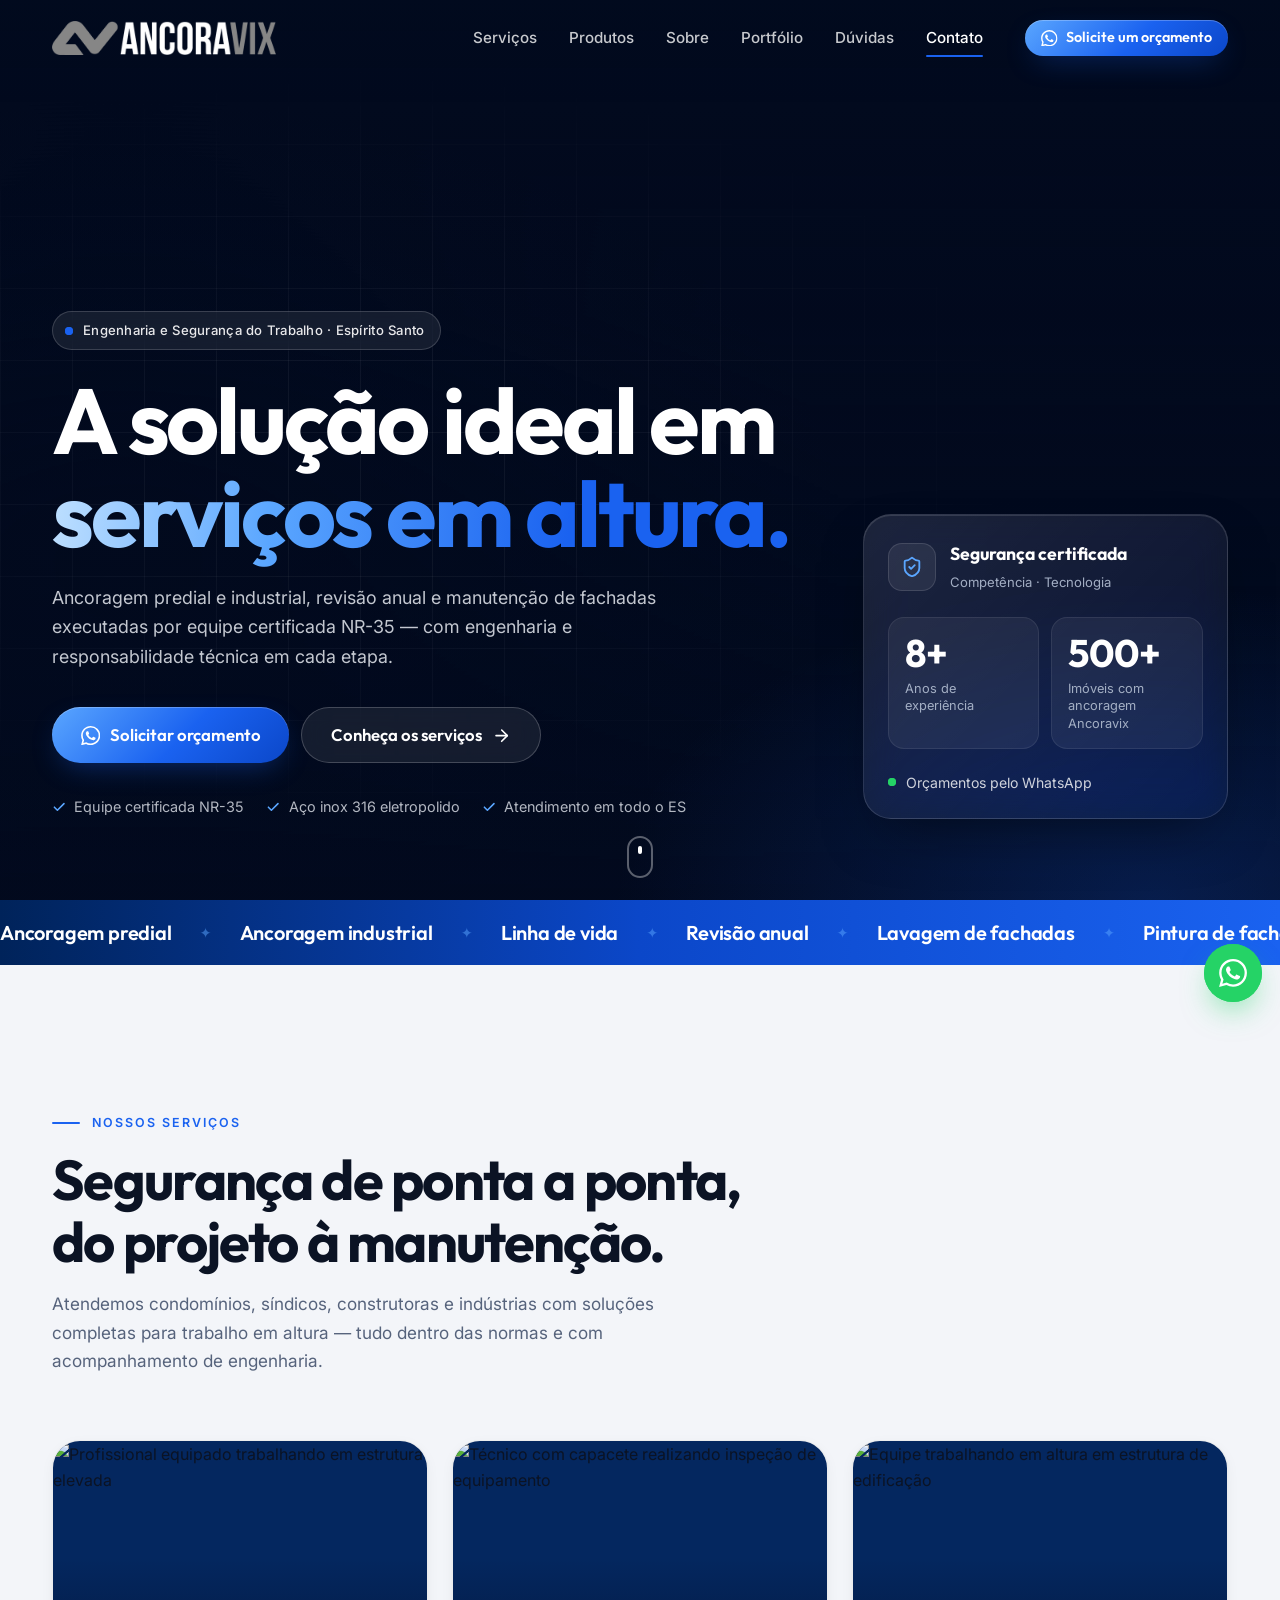
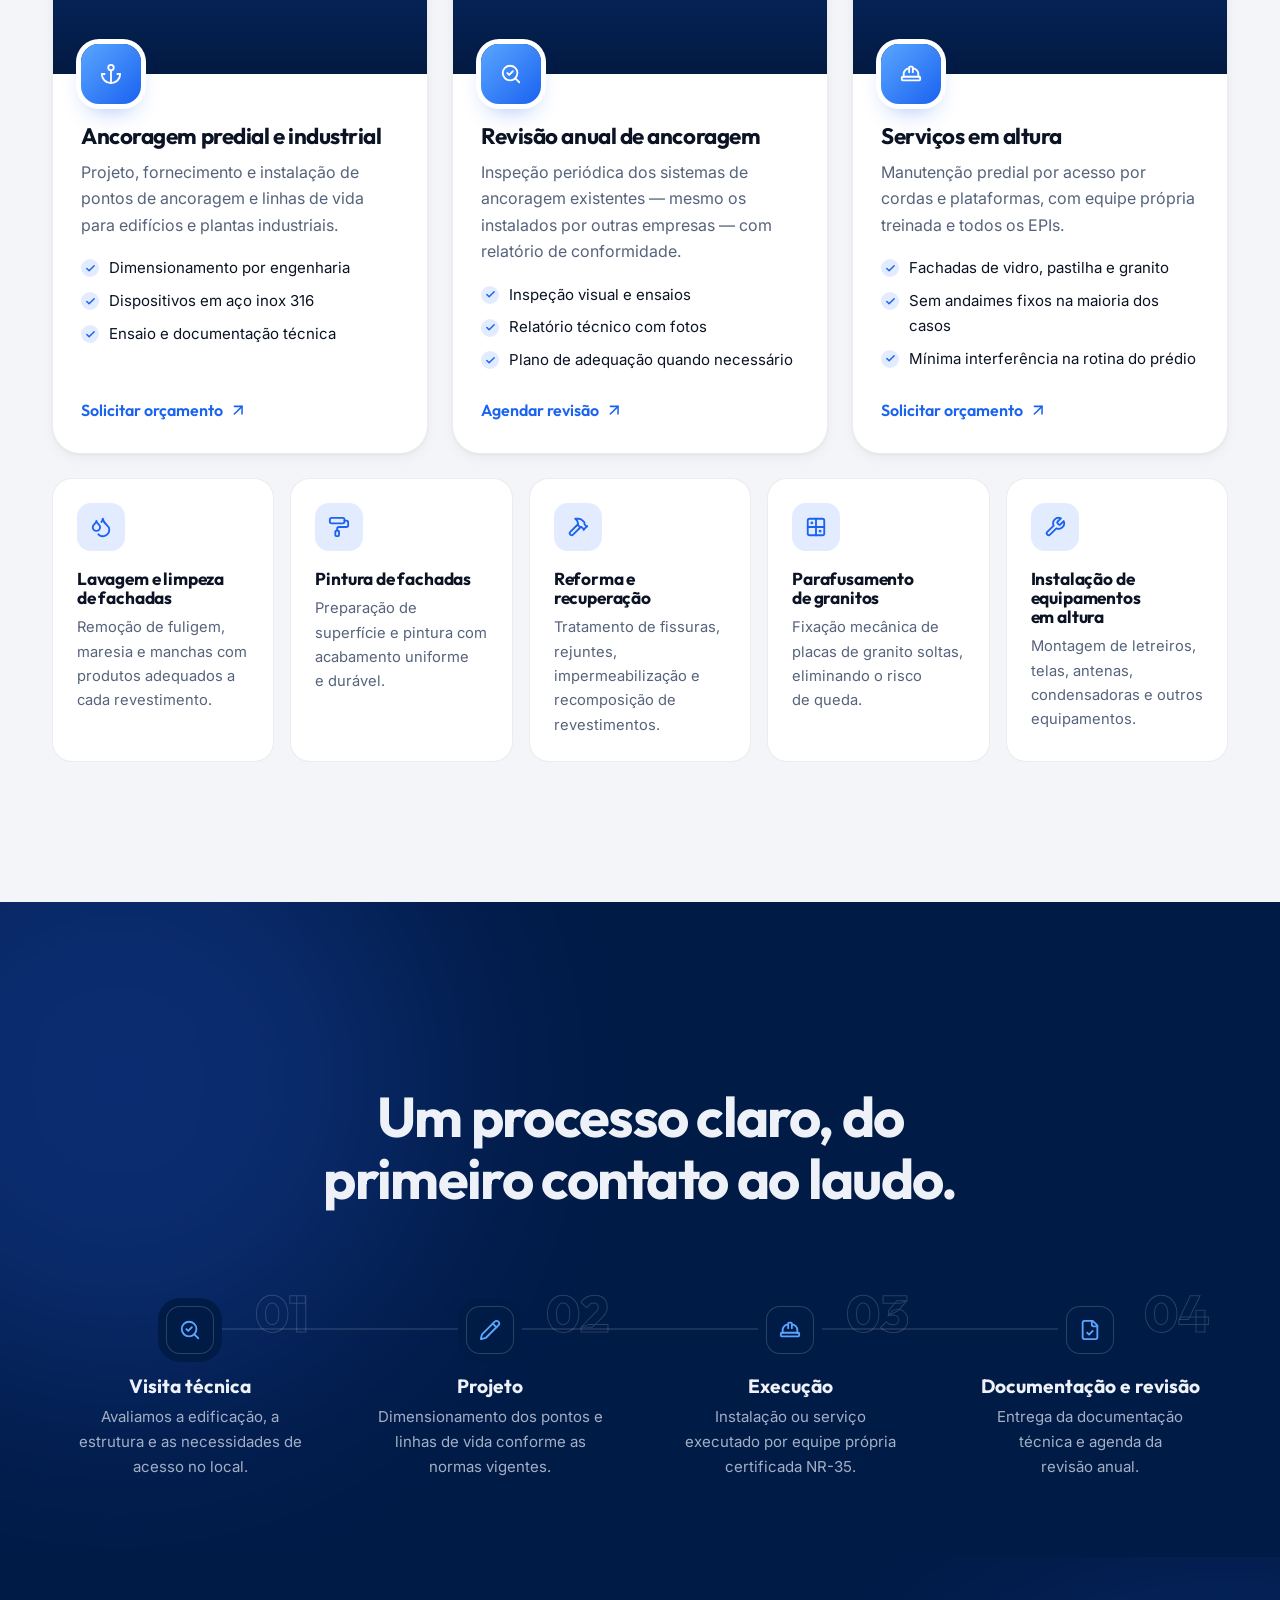
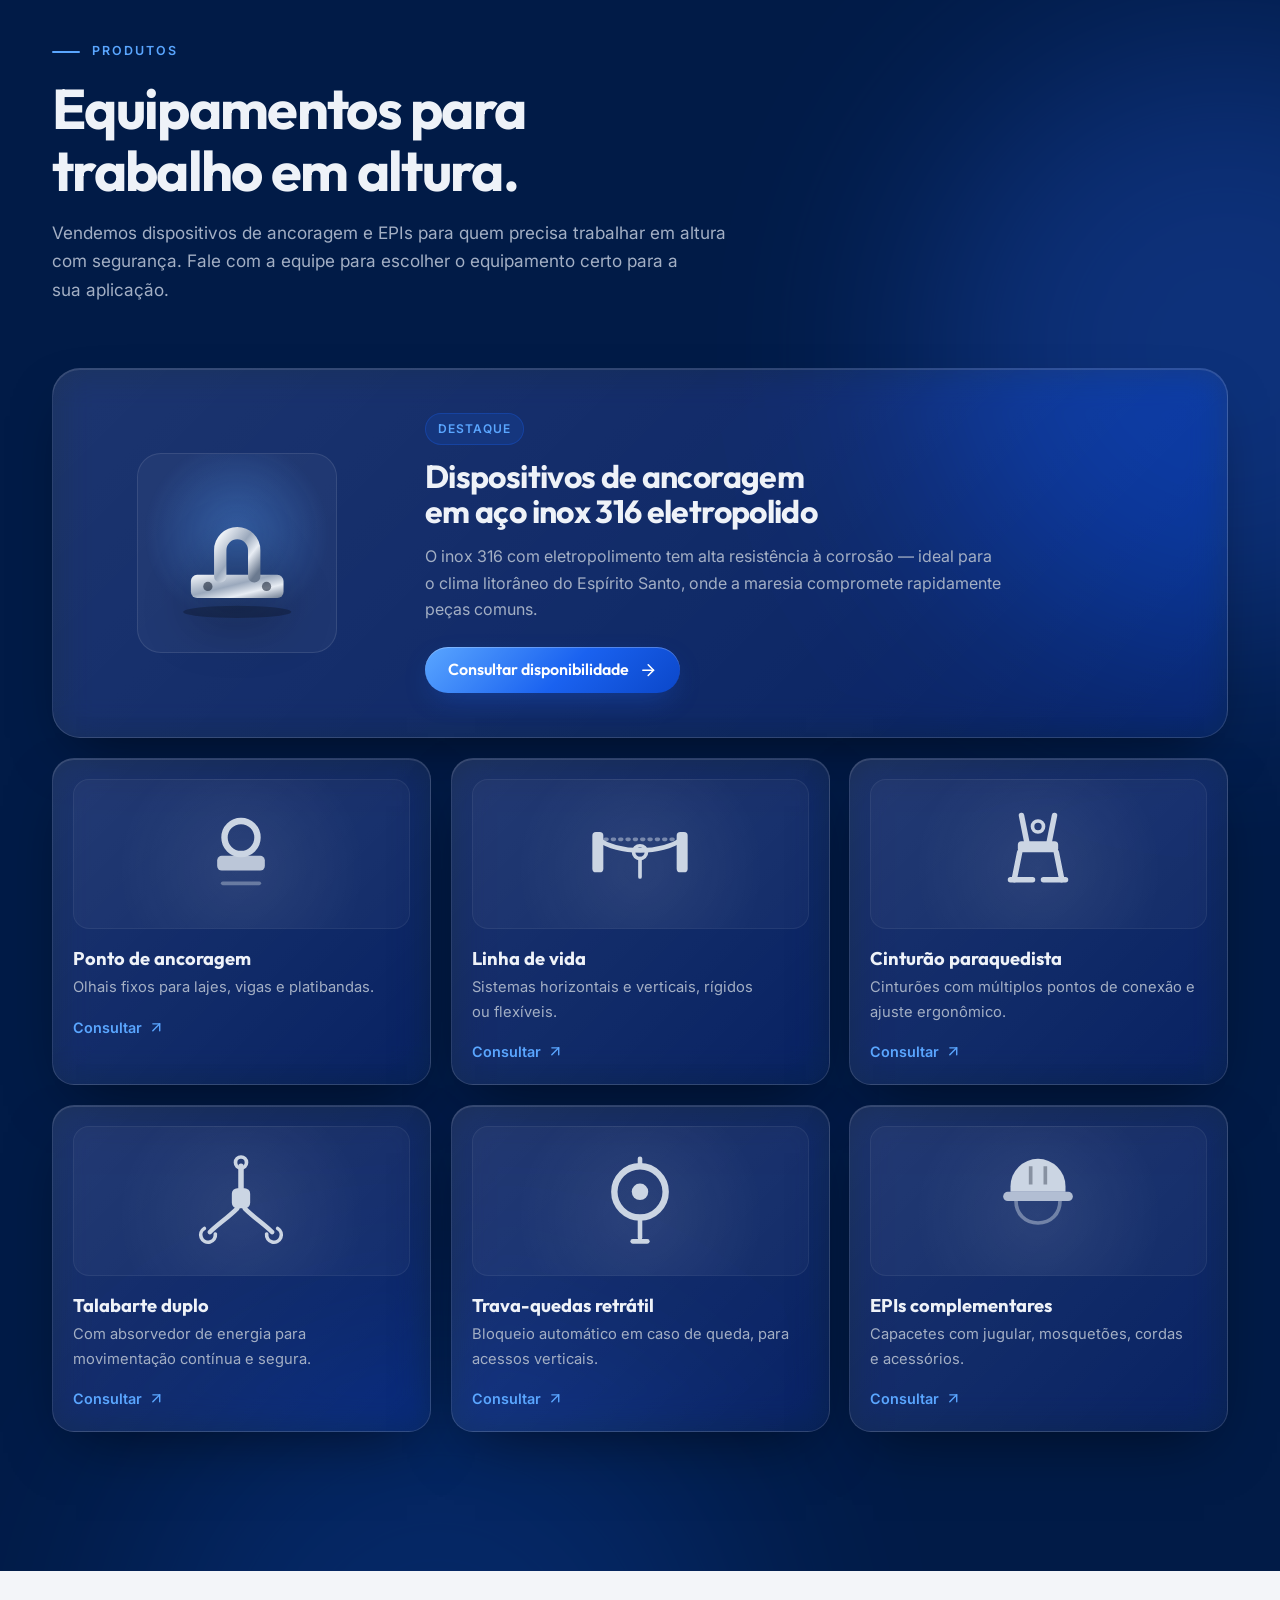
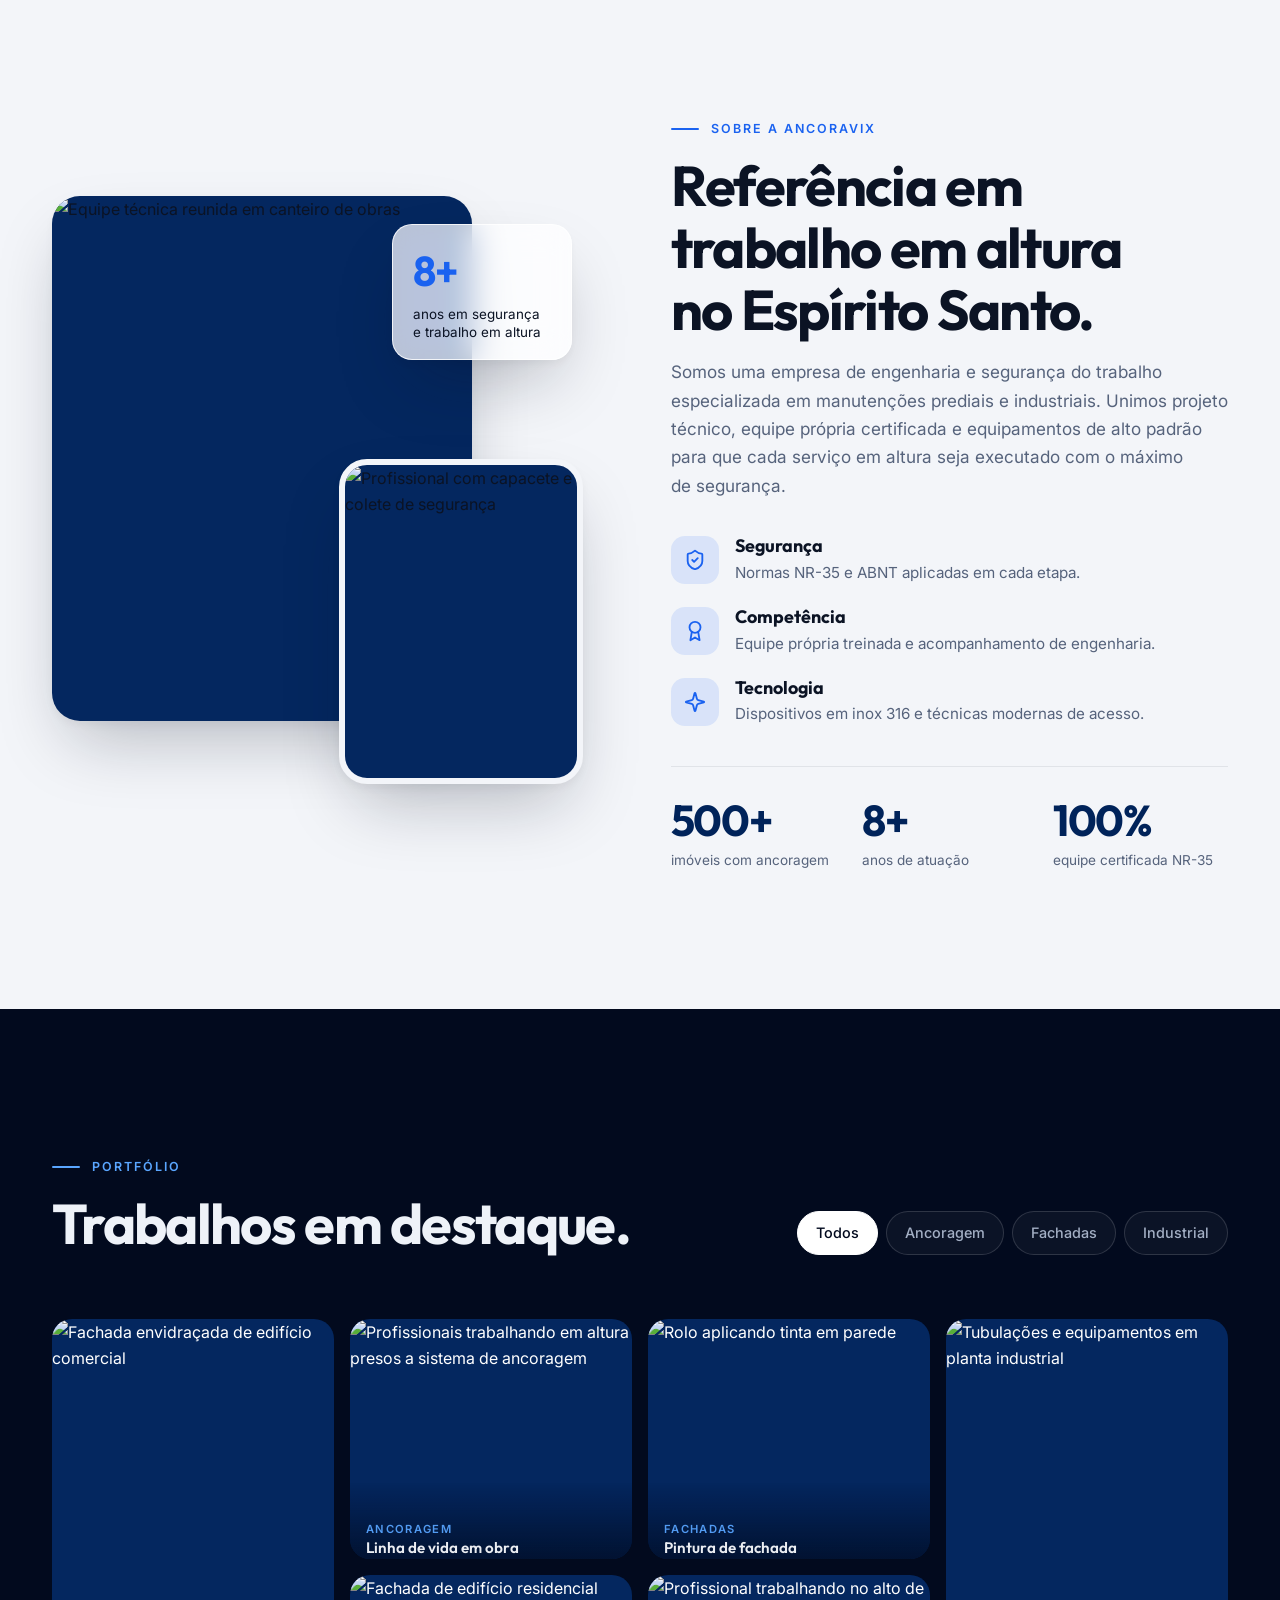
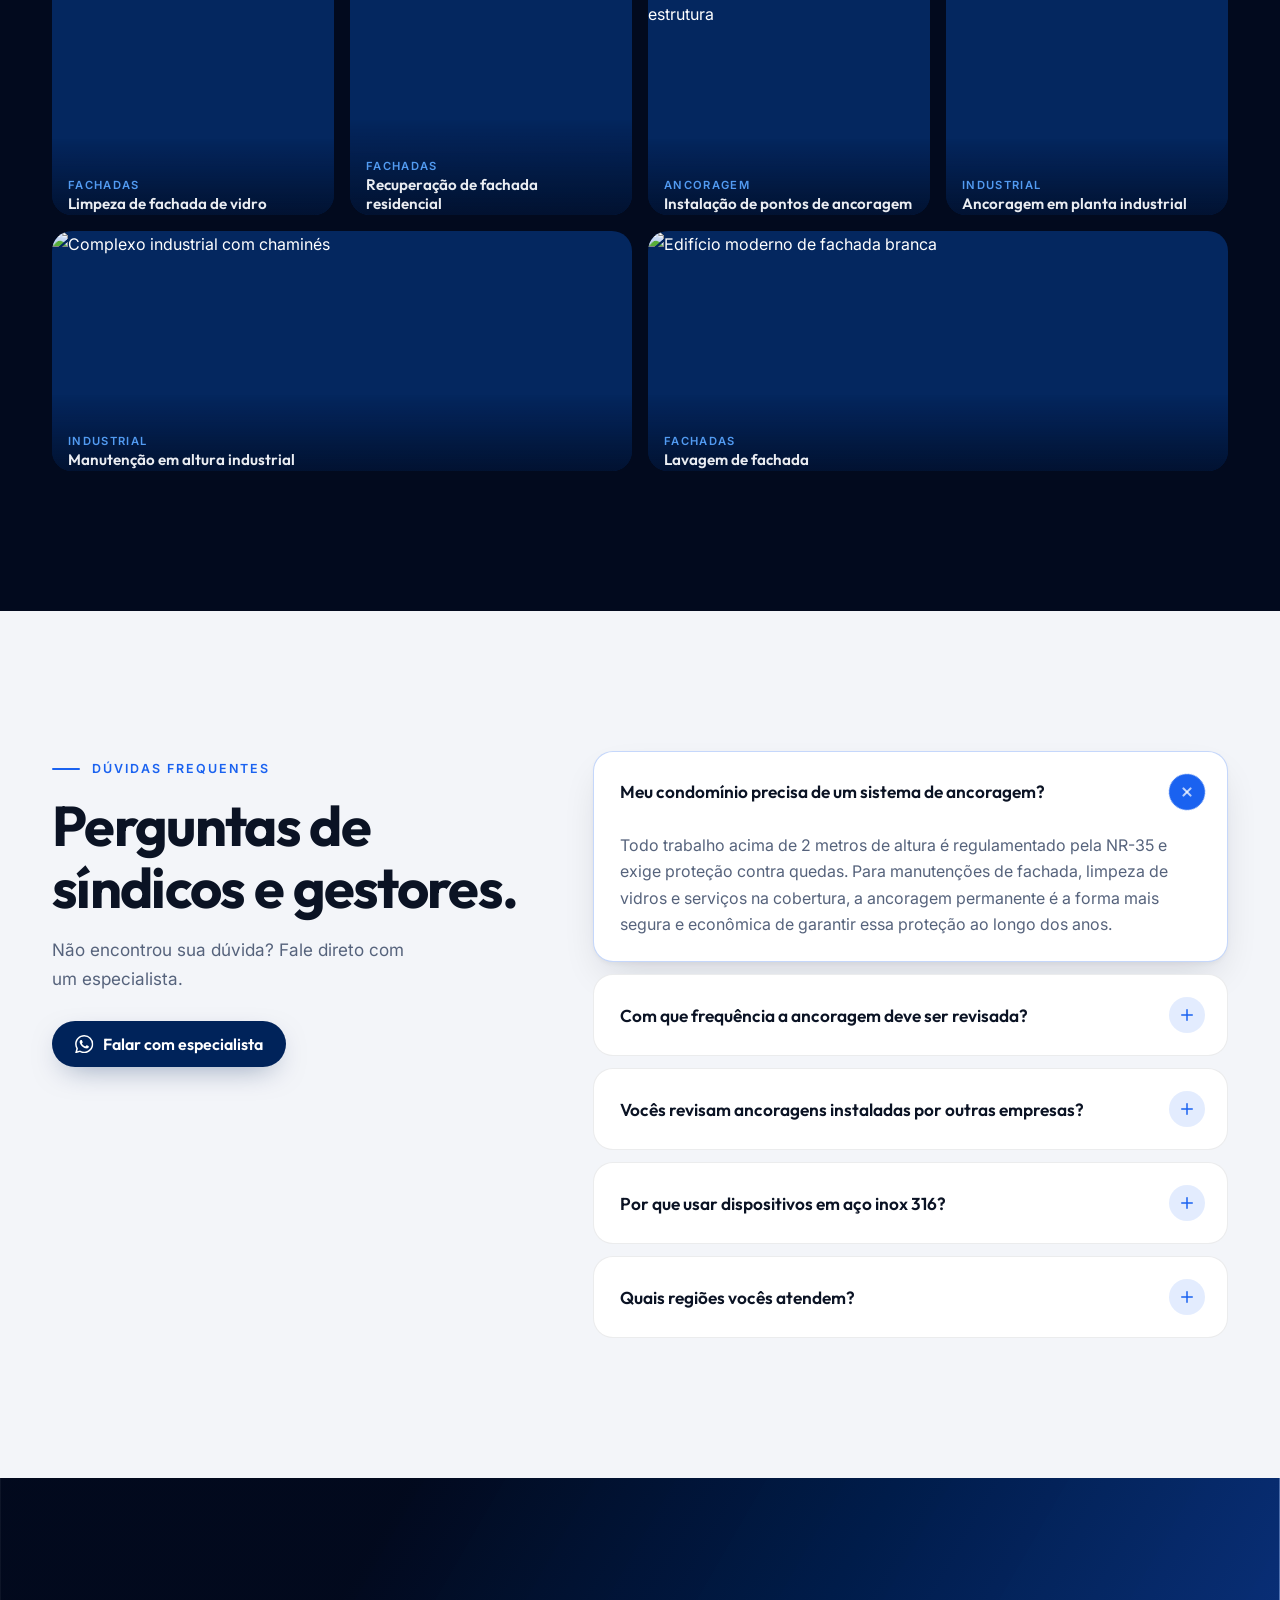
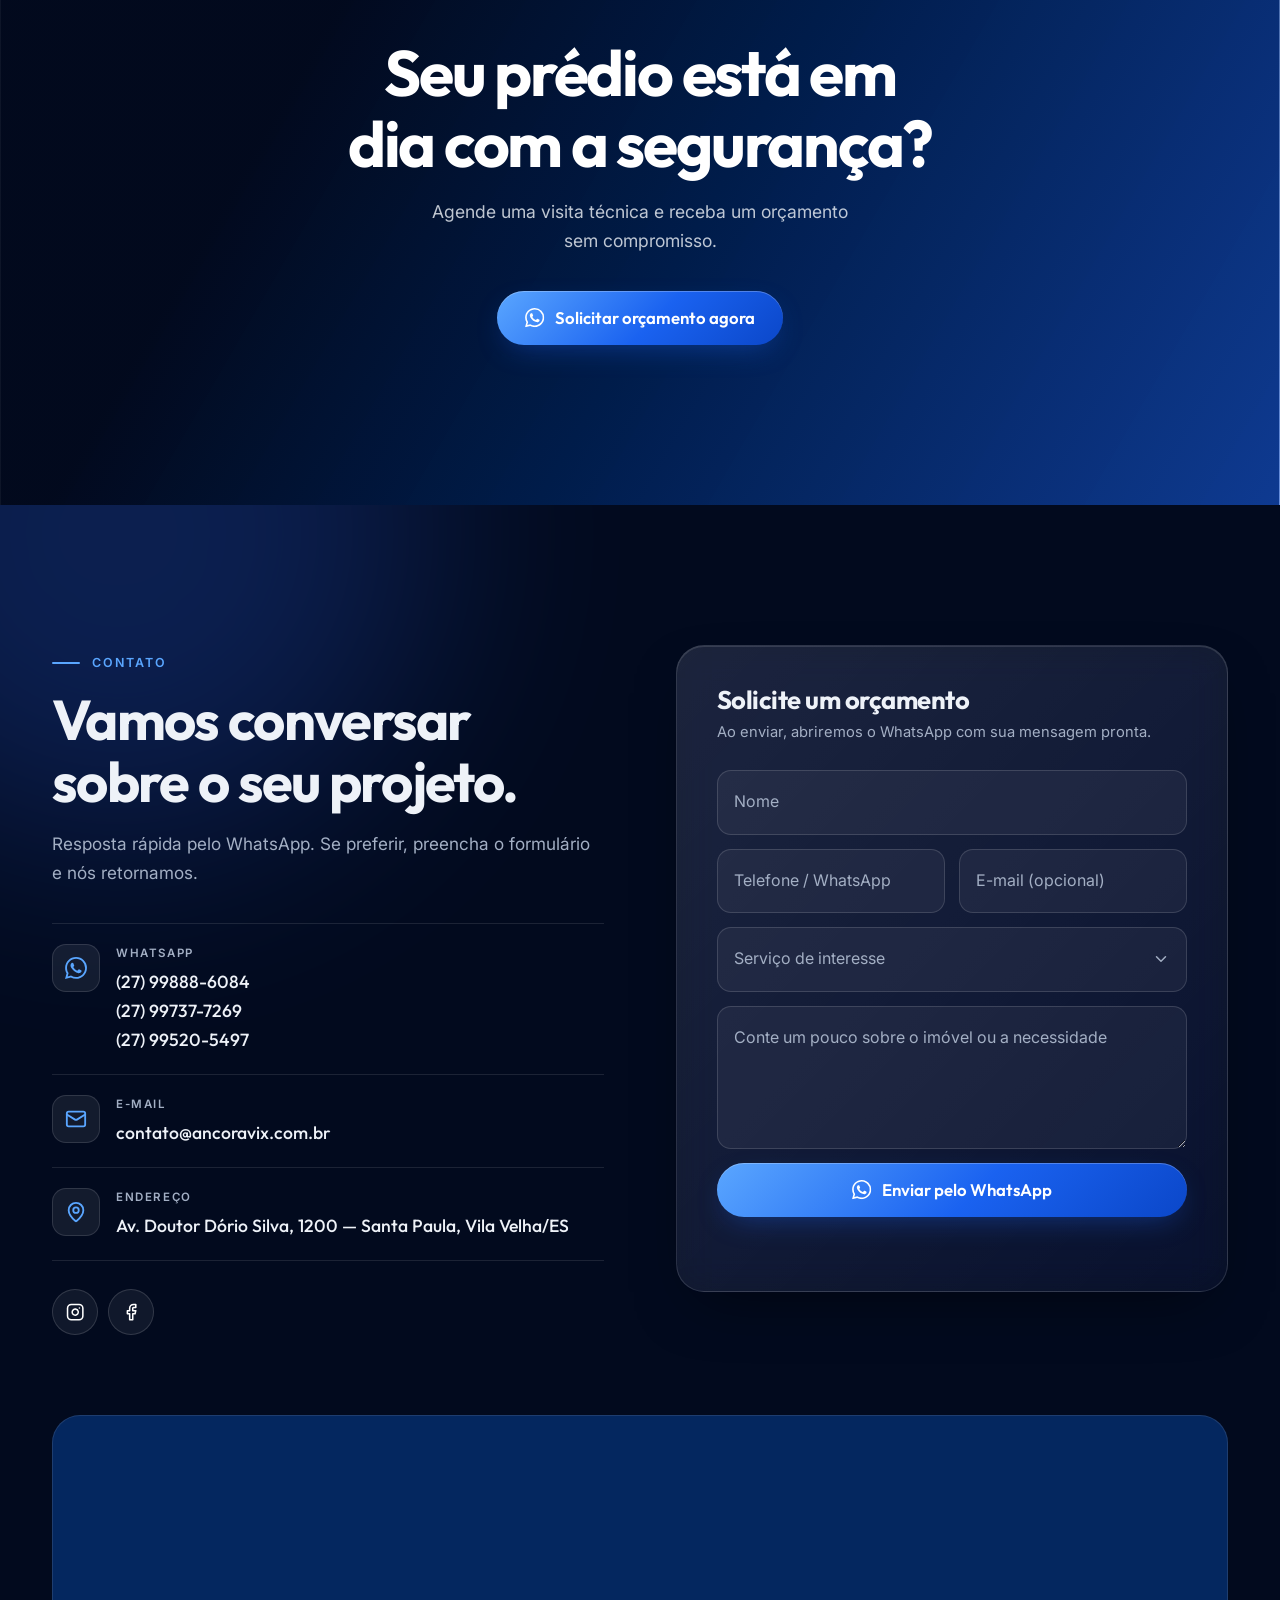
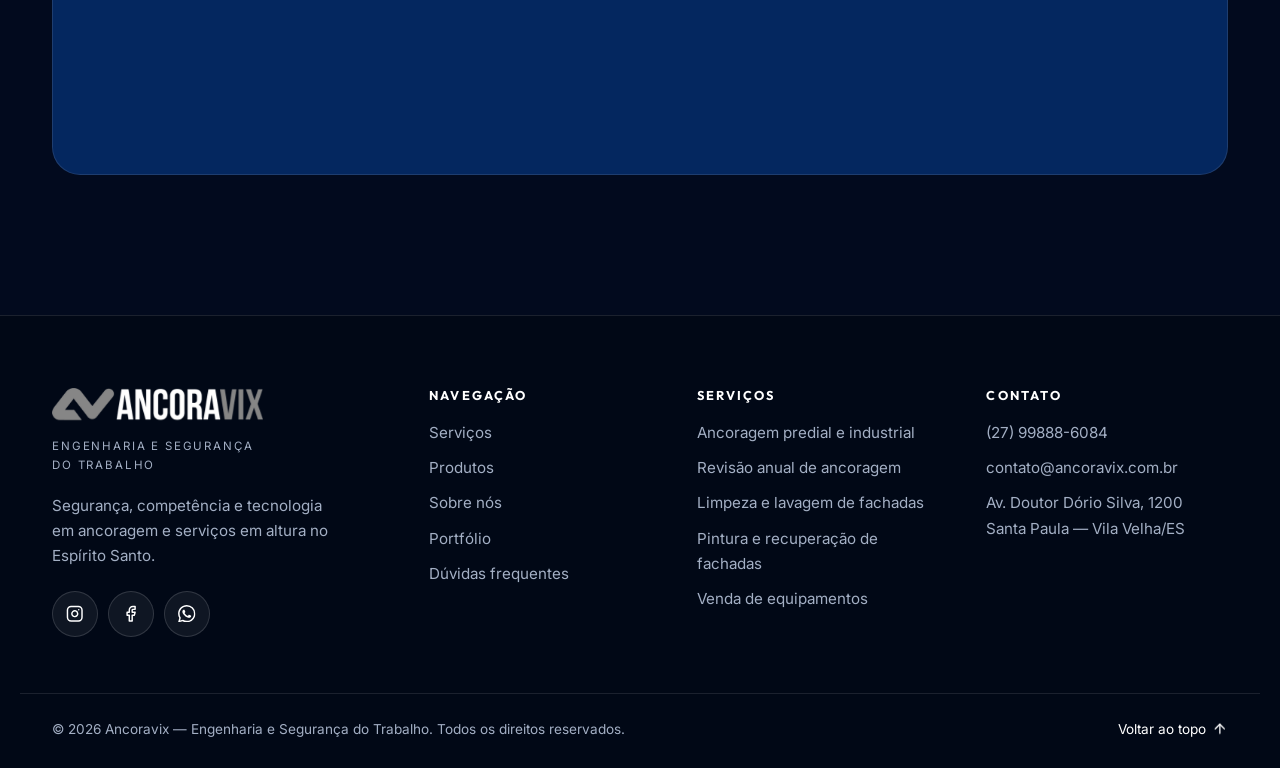
==== index.html @ 7081e40e "Novo site da Ancoravix com design moderno Landing page estática (HTML, CSS e JS puros, sem build) co" ====
<!doctype html>
<html lang="pt-BR">
<head>
  <meta charset="utf-8">
  <meta name="viewport" content="width=device-width, initial-scale=1, viewport-fit=cover">
  <title>Ancoravix | Ancoragem Predial, Industrial e Serviços em Altura — Vila Velha/ES</title>
  <meta name="description" content="Engenharia e segurança do trabalho no Espírito Santo: ancoragem predial e industrial, revisão anual de ancoragem, lavagem, pintura e recuperação de fachadas e venda de equipamentos para trabalho em altura.">
  <meta name="keywords" content="ancoragem predial, ancoragem industrial, linha de vida, revisão de ancoragem, NR-35, trabalho em altura, limpeza de fachada, pintura de fachada, recuperação de fachada, Vila Velha, Vitória, Espírito Santo">
  <meta name="theme-color" content="#00235A">
  <meta name="robots" content="index, follow">
  <link rel="canonical" href="https://ancoravix.com.br/">

  <!-- Open Graph / redes sociais -->
  <meta property="og:type" content="website">
  <meta property="og:locale" content="pt_BR">
  <meta property="og:site_name" content="Ancoravix">
  <meta property="og:title" content="Ancoravix | A solução ideal em serviços em altura">
  <meta property="og:description" content="Ancoragem predial e industrial, revisão anual e manutenção de fachadas com equipe certificada NR-35.">
  <meta property="og:url" content="https://ancoravix.com.br/">
  <!-- Troque por uma imagem própria 1200x630 em assets/img/og-cover.jpg -->
  <meta property="og:image" content="https://images.unsplash.com/photo-1486406146926-c627a92ad1ab?auto=format&fit=crop&w=1200&h=630&q=80">
  <meta name="twitter:card" content="summary_large_image">

  <link rel="icon" href="assets/img/favicon.png" type="image/png">
  <link rel="apple-touch-icon" href="assets/img/apple-touch-icon.png">

  <!-- Fontes -->
  <link rel="preconnect" href="https://fonts.googleapis.com">
  <link rel="preconnect" href="https://fonts.gstatic.com" crossorigin>
  <link rel="preconnect" href="https://images.unsplash.com" crossorigin>
  <link href="https://fonts.googleapis.com/css2?family=Inter:wght@400;500;600&family=Outfit:wght@400;500;600;700;800&display=swap" rel="stylesheet">

  <!-- Imagem do hero carregada com prioridade (LCP) -->
  <link rel="preload" as="image"
        href="https://images.unsplash.com/photo-1486406146926-c627a92ad1ab?auto=format&fit=crop&w=1920&q=75"
        imagesrcset="https://images.unsplash.com/photo-1486406146926-c627a92ad1ab?auto=format&fit=crop&w=800&q=70 800w, https://images.unsplash.com/photo-1486406146926-c627a92ad1ab?auto=format&fit=crop&w=1920&q=75 1920w"
        imagesizes="100vw" fetchpriority="high">

  <link rel="stylesheet" href="css/style.css">
  <script>document.documentElement.classList.add('js')</script>

  <script type="application/ld+json">
  {
    "@context": "https://schema.org",
    "@type": "LocalBusiness",
    "name": "Ancoravix — Engenharia e Segurança do Trabalho",
    "description": "Ancoragem predial e industrial, revisão anual de ancoragem, serviços em altura e venda de equipamentos de segurança.",
    "url": "https://ancoravix.com.br/",
    "logo": "https://ancoravix.com.br/assets/img/logo-ancoravix.png",
    "email": "contato@ancoravix.com.br",
    "telephone": "+55-27-99888-6084",
    "address": {
      "@type": "PostalAddress",
      "streetAddress": "Avenida Doutor Dório Silva, 1200",
      "addressLocality": "Vila Velha",
      "addressRegion": "ES",
      "addressCountry": "BR"
    },
    "areaServed": "Espírito Santo",
    "sameAs": [
      "https://www.instagram.com/ancoravixengenharia",
      "https://www.facebook.com/ancoravix"
    ]
  }
  </script>
</head>
<body>
  <!-- Biblioteca de ícones (estilo Lucide) -->
  <svg width="0" height="0" style="position:absolute" aria-hidden="true">
    <defs>
      <symbol id="i-arrow-right" viewBox="0 0 24 24"><path d="M5 12h14"/><path d="m12 5 7 7-7 7"/></symbol>
      <symbol id="i-arrow-up-right" viewBox="0 0 24 24"><path d="M7 7h10v10"/><path d="M7 17 17 7"/></symbol>
      <symbol id="i-arrow-down" viewBox="0 0 24 24"><path d="M12 5v14"/><path d="m19 12-7 7-7-7"/></symbol>
      <symbol id="i-anchor" viewBox="0 0 24 24"><path d="M12 22V8"/><path d="M5 12H2a10 10 0 0 0 20 0h-3"/><circle cx="12" cy="5" r="3"/></symbol>
      <symbol id="i-shield" viewBox="0 0 24 24"><path d="M20 13c0 5-3.5 7.5-7.66 8.95a1 1 0 0 1-.67-.01C7.5 20.5 4 18 4 13V6a1 1 0 0 1 1-1c2 0 4.5-1.2 6.24-2.72a1.17 1.17 0 0 1 1.52 0C14.51 3.81 17 5 19 5a1 1 0 0 1 1 1z"/><path d="m9 12 2 2 4-4"/></symbol>
      <symbol id="i-inspect" viewBox="0 0 24 24"><circle cx="11" cy="11" r="8"/><path d="m21 21-4.3-4.3"/><path d="m8 11 2 2 4-4"/></symbol>
      <symbol id="i-hardhat" viewBox="0 0 24 24"><path d="M10 10V5a1 1 0 0 1 1-1h2a1 1 0 0 1 1 1v5"/><path d="M14 6a6 6 0 0 1 6 6v3"/><path d="M4 15v-3a6 6 0 0 1 6-6"/><rect x="2" y="15" width="20" height="4" rx="1"/></symbol>
      <symbol id="i-droplets" viewBox="0 0 24 24"><path d="M7 16.3c2.2 0 4-1.83 4-4.05 0-1.16-.57-2.26-1.71-3.19S7.29 6.75 7 5.3c-.29 1.45-1.14 2.84-2.29 3.76S3 11.1 3 12.25c0 2.22 1.8 4.05 4 4.05z"/><path d="M12.56 6.6A10.97 10.97 0 0 0 14 3.02c.5 2.5 2 4.9 4 6.5s3 3.5 3 5.5a6.98 6.98 0 0 1-11.91 4.97"/></symbol>
      <symbol id="i-roller" viewBox="0 0 24 24"><rect width="16" height="6" x="2" y="2" rx="2"/><path d="M10 16v-2a2 2 0 0 1 2-2h8a2 2 0 0 0 2-2V7a2 2 0 0 0-2-2h-2"/><rect width="4" height="6" x="8" y="16" rx="1"/></symbol>
      <symbol id="i-hammer" viewBox="0 0 24 24"><path d="m15 12-8.373 8.373a1 1 0 1 1-3-3L12 9"/><path d="m18 15 4-4"/><path d="m21.5 11.5-1.914-1.914A2 2 0 0 1 19 8.172V7l-2.26-2.26a6 6 0 0 0-4.202-1.756L9 2.96l.92.82A6.18 6.18 0 0 1 12 8.4V10l2 2h1.172a2 2 0 0 1 1.414.586L18.5 14.5"/></symbol>
      <symbol id="i-grid" viewBox="0 0 24 24"><rect width="18" height="18" x="3" y="3" rx="2"/><path d="M3 12h18"/><path d="M12 3v18"/><circle cx="7.5" cy="7.5" r=".6"/><circle cx="16.5" cy="16.5" r=".6"/></symbol>
      <symbol id="i-wrench" viewBox="0 0 24 24"><path d="M14.7 6.3a1 1 0 0 0 0 1.4l1.6 1.6a1 1 0 0 0 1.4 0l3.77-3.77a6 6 0 0 1-7.94 7.94l-6.91 6.91a2.12 2.12 0 0 1-3-3l6.91-6.91a6 6 0 0 1 7.94-7.94l-3.76 3.76z"/></symbol>
      <symbol id="i-pencil" viewBox="0 0 24 24"><path d="M21.174 6.812a1 1 0 0 0-3.986-3.987L3.842 16.174a2 2 0 0 0-.5.83l-1.321 4.352a.5.5 0 0 0 .623.622l4.353-1.32a2 2 0 0 0 .83-.497z"/><path d="m15 5 4 4"/></symbol>
      <symbol id="i-file-check" viewBox="0 0 24 24"><path d="M15 2H6a2 2 0 0 0-2 2v16a2 2 0 0 0 2 2h12a2 2 0 0 0 2-2V7Z"/><path d="M14 2v4a2 2 0 0 0 2 2h4"/><path d="m9 15 2 2 4-4"/></symbol>
      <symbol id="i-award" viewBox="0 0 24 24"><circle cx="12" cy="8" r="6"/><path d="M15.477 12.89 17 22l-5-3-5 3 1.523-9.11"/></symbol>
      <symbol id="i-sparkles" viewBox="0 0 24 24"><path d="M9.937 15.5A2 2 0 0 0 8.5 14.063l-6.135-1.582a.5.5 0 0 1 0-.962L8.5 9.936A2 2 0 0 0 9.937 8.5l1.582-6.135a.5.5 0 0 1 .963 0L14.063 8.5A2 2 0 0 0 15.5 9.937l6.135 1.581a.5.5 0 0 1 0 .964L15.5 14.063a2 2 0 0 0-1.437 1.437l-1.582 6.135a.5.5 0 0 1-.963 0z"/></symbol>
      <symbol id="i-phone" viewBox="0 0 24 24"><path d="M22 16.92v3a2 2 0 0 1-2.18 2 19.79 19.79 0 0 1-8.63-3.07 19.5 19.5 0 0 1-6-6 19.79 19.79 0 0 1-3.07-8.67A2 2 0 0 1 4.11 2h3a2 2 0 0 1 2 1.72 12.84 12.84 0 0 0 .7 2.81 2 2 0 0 1-.45 2.11L8.09 9.91a16 16 0 0 0 6 6l1.27-1.27a2 2 0 0 1 2.11-.45 12.84 12.84 0 0 0 2.81.7A2 2 0 0 1 22 16.92z"/></symbol>
      <symbol id="i-mail" viewBox="0 0 24 24"><rect width="20" height="16" x="2" y="4" rx="2"/><path d="m22 7-8.97 5.7a1.94 1.94 0 0 1-2.06 0L2 7"/></symbol>
      <symbol id="i-pin" viewBox="0 0 24 24"><path d="M20 10c0 4.993-5.539 10.193-7.399 11.799a1 1 0 0 1-1.202 0C9.539 20.193 4 14.993 4 10a8 8 0 0 1 16 0"/><circle cx="12" cy="10" r="3"/></symbol>
      <symbol id="i-instagram" viewBox="0 0 24 24"><rect width="20" height="20" x="2" y="2" rx="5" ry="5"/><path d="M16 11.37A4 4 0 1 1 12.63 8 4 4 0 0 1 16 11.37z"/><path d="M17.5 6.5h.01"/></symbol>
      <symbol id="i-facebook" viewBox="0 0 24 24"><path d="M18 2h-3a5 5 0 0 0-5 5v3H7v4h3v8h4v-8h3l1-4h-4V7a1 1 0 0 1 1-1h3z"/></symbol>
      <symbol id="i-menu" viewBox="0 0 24 24"><path d="M4 7h16"/><path d="M4 12h16"/><path d="M4 17h10"/></symbol>
      <symbol id="i-x" viewBox="0 0 24 24"><path d="M18 6 6 18"/><path d="m6 6 12 12"/></symbol>
      <symbol id="i-check" viewBox="0 0 24 24"><path d="M20 6 9 17l-5-5"/></symbol>
      <symbol id="i-plus" viewBox="0 0 24 24"><path d="M5 12h14"/><path d="M12 5v14"/></symbol>
      <symbol id="i-zoom" viewBox="0 0 24 24"><circle cx="11" cy="11" r="8"/><path d="m21 21-4.35-4.35"/><path d="M11 8v6"/><path d="M8 11h6"/></symbol>
      <symbol id="i-chevron-left" viewBox="0 0 24 24"><path d="m15 18-6-6 6-6"/></symbol>
      <symbol id="i-chevron-right" viewBox="0 0 24 24"><path d="m9 18 6-6-6-6"/></symbol>
      <symbol id="i-whatsapp" viewBox="0 0 24 24"><path fill="currentColor" stroke="none" d="M17.472 14.382c-.297-.149-1.758-.867-2.03-.967-.273-.099-.471-.148-.67.15-.197.297-.767.966-.94 1.164-.173.199-.347.223-.644.075-.297-.15-1.255-.463-2.39-1.475-.883-.788-1.48-1.761-1.653-2.059-.173-.297-.018-.458.13-.606.134-.133.298-.347.446-.52.149-.174.198-.298.298-.497.099-.198.05-.371-.025-.52-.075-.149-.669-1.612-.916-2.207-.242-.579-.487-.5-.669-.51-.173-.008-.371-.01-.57-.01-.198 0-.52.074-.792.372-.272.297-1.04 1.016-1.04 2.479 0 1.462 1.065 2.875 1.213 3.074.149.198 2.096 3.2 5.077 4.487.709.306 1.262.489 1.694.625.712.227 1.36.195 1.871.118.571-.085 1.758-.719 2.006-1.413.248-.694.248-1.289.173-1.413-.074-.124-.272-.198-.57-.347m-5.421 7.403h-.004a9.87 9.87 0 0 1-5.031-1.378l-.361-.214-3.741.982.998-3.648-.235-.374a9.86 9.86 0 0 1-1.51-5.26c.001-5.45 4.436-9.884 9.888-9.884 2.64 0 5.122 1.03 6.988 2.898a9.825 9.825 0 0 1 2.893 6.994c-.003 5.45-4.437 9.884-9.885 9.884m8.413-18.297A11.815 11.815 0 0 0 12.05 0C5.495 0 .16 5.335.157 11.892c0 2.096.547 4.142 1.588 5.945L.057 24l6.305-1.654a11.882 11.882 0 0 0 5.683 1.448h.005c6.554 0 11.89-5.335 11.893-11.893a11.821 11.821 0 0 0-3.48-8.413Z"/></symbol>
    </defs>
  </svg>

  <a class="skip-link" href="#conteudo">Pular para o conteúdo</a>
  <div class="scroll-progress" aria-hidden="true"></div>

  <!-- ============ HEADER ============ -->
  <header class="site-header" data-header>
    <div class="container header-inner">
      <a href="#inicio" class="brand" aria-label="Ancoravix — página inicial">
        <img src="assets/img/logo-ancoravix.png" alt="Ancoravix" width="560" height="85" class="brand-logo">
      </a>

      <nav class="main-nav" id="menu" aria-label="Navegação principal" data-nav>
        <ul>
          <li><a href="#servicos">Serviços</a></li>
          <li><a href="#produtos">Produtos</a></li>
          <li><a href="#sobre">Sobre</a></li>
          <li><a href="#portfolio">Portfólio</a></li>
          <li><a href="#faq">Dúvidas</a></li>
          <li><a href="#contato">Contato</a></li>
        </ul>
        <a class="btn btn-primary nav-cta-mobile" data-wa href="https://wa.me/5527998886084" target="_blank" rel="noopener">
          <svg class="icon"><use href="#i-whatsapp"/></svg> Solicite um orçamento
        </a>
      </nav>

      <a class="btn btn-primary btn-sm header-cta" data-wa href="https://wa.me/5527998886084" target="_blank" rel="noopener">
        <svg class="icon"><use href="#i-whatsapp"/></svg>
        <span>Solicite um orçamento</span>
      </a>

      <button class="nav-toggle" type="button" aria-controls="menu" aria-expanded="false" aria-label="Abrir menu" data-nav-toggle>
        <svg class="icon icon-open"><use href="#i-menu"/></svg>
        <svg class="icon icon-close"><use href="#i-x"/></svg>
      </button>
    </div>
  </header>

  <main id="conteudo">

    <!-- ============ HERO ============ -->
    <section class="hero" id="inicio" aria-labelledby="hero-title">
      <div class="hero-media" data-parallax>
        <img
          src="https://images.unsplash.com/photo-1486406146926-c627a92ad1ab?auto=format&fit=crop&w=1920&q=75"
          srcset="https://images.unsplash.com/photo-1486406146926-c627a92ad1ab?auto=format&fit=crop&w=800&q=70 800w,
                  https://images.unsplash.com/photo-1486406146926-c627a92ad1ab?auto=format&fit=crop&w=1920&q=75 1920w"
          sizes="100vw" alt="" fetchpriority="high" decoding="async">
        <!--
          VÍDEO DE FUNDO (opcional): coloque um .mp4 em assets/video/ e preencha data-src.
          Ele só carrega em telas grandes, sem "economia de dados" e sem preferência por menos movimento.
        -->
        <video class="hero-video" muted loop playsinline preload="none" aria-hidden="true"
               data-src="" poster=""></video>
      </div>
      <div class="hero-overlay" aria-hidden="true"></div>
      <div class="hero-grid" aria-hidden="true"></div>

      <div class="container hero-content">
        <div class="hero-copy">
          <p class="eyebrow" data-reveal>
            <span class="pulse-dot" aria-hidden="true"></span>
            Engenharia e Segurança do Trabalho · Espírito Santo
          </p>
          <h1 id="hero-title" class="hero-title" data-reveal style="--d:.08s">
            A solução ideal em <span class="text-gradient">serviços em altura.</span>
          </h1>
          <p class="hero-lead" data-reveal style="--d:.16s">
            Ancoragem predial e industrial, revisão anual e manutenção de fachadas executadas por equipe
            certificada NR-35 — com engenharia e responsabilidade técnica em cada etapa.
          </p>
          <div class="hero-actions" data-reveal style="--d:.24s">
            <a class="btn btn-primary btn-lg" data-magnetic data-wa href="https://wa.me/5527998886084" target="_blank" rel="noopener">
              <svg class="icon"><use href="#i-whatsapp"/></svg>
              Solicitar orçamento
            </a>
            <a class="btn btn-glass btn-lg" href="#servicos">
              Conheça os serviços
              <svg class="icon"><use href="#i-arrow-right"/></svg>
            </a>
          </div>
          <ul class="hero-trust" data-reveal style="--d:.32s">
            <li><svg class="icon"><use href="#i-check"/></svg> Equipe certificada NR-35</li>
            <li><svg class="icon"><use href="#i-check"/></svg> Aço inox 316 eletropolido</li>
            <li><svg class="icon"><use href="#i-check"/></svg> Atendimento em todo o ES</li>
          </ul>
        </div>

        <aside class="hero-card glass" data-reveal="left" style="--d:.4s" aria-label="Números da Ancoravix">
          <div class="hero-card-head">
            <span class="icon-badge"><svg class="icon"><use href="#i-shield"/></svg></span>
            <div>
              <strong>Segurança certificada</strong>
              <small>Competência · Tecnologia</small>
            </div>
          </div>
          <dl class="hero-stats">
            <div>
              <dt>Anos de experiência</dt>
              <dd><span data-count="8">0</span>+</dd>
            </div>
            <div>
              <dt>Imóveis com ancoragem Ancoravix</dt>
              <dd><span data-count="500">0</span>+</dd>
            </div>
          </dl>
          <div class="hero-card-foot">
            <span class="live-dot" aria-hidden="true"></span>
            Orçamentos pelo WhatsApp
          </div>
        </aside>
      </div>

      <a href="#servicos" class="scroll-cue" aria-label="Rolar para os serviços">
        <span></span>
      </a>
    </section>

    <!-- ============ MARQUEE ============ -->
    <div class="marquee" aria-hidden="true">
      <div class="marquee-track">
        <span>Ancoragem predial</span><i>✦</i>
        <span>Ancoragem industrial</span><i>✦</i>
        <span>Linha de vida</span><i>✦</i>
        <span>Revisão anual</span><i>✦</i>
        <span>Lavagem de fachadas</span><i>✦</i>
        <span>Pintura de fachadas</span><i>✦</i>
        <span>Recuperação de fachadas</span><i>✦</i>
        <span>Parafusamento de granitos</span><i>✦</i>
        <span>Instalação em altura</span><i>✦</i>
      </div>
    </div>

    <!-- ============ SERVIÇOS ============ -->
    <section class="section section-light" id="servicos" aria-labelledby="servicos-title">
      <div class="container">
        <header class="section-head">
          <p class="kicker" data-reveal>Nossos serviços</p>
          <h2 id="servicos-title" class="section-title" data-reveal style="--d:.06s">
            Segurança de ponta a ponta, <br class="hide-sm">do projeto à manutenção.
          </h2>
          <p class="section-lead" data-reveal style="--d:.12s">
            Atendemos condomínios, síndicos, construtoras e indústrias com soluções completas para
            trabalho em altura — tudo dentro das normas e com acompanhamento de engenharia.
          </p>
        </header>

        <div class="services-feature">
          <article class="service-card" data-reveal data-spotlight>
            <figure class="service-media">
              <img src="https://images.unsplash.com/photo-1587582423116-ec07293f0395?auto=format&fit=crop&w=900&q=70"
                   alt="Profissional equipado trabalhando em estrutura elevada" loading="lazy" decoding="async" width="900" height="600">
            </figure>
            <div class="service-body">
              <span class="icon-badge"><svg class="icon"><use href="#i-anchor"/></svg></span>
              <h3>Ancoragem predial e industrial</h3>
              <p>Projeto, fornecimento e instalação de pontos de ancoragem e linhas de vida para edifícios e plantas industriais.</p>
              <ul class="check-list">
                <li>Dimensionamento por engenharia</li>
                <li>Dispositivos em aço inox 316</li>
                <li>Ensaio e documentação técnica</li>
              </ul>
              <a class="link-arrow" data-wa data-wa-msg="Olá! Gostaria de um orçamento de ancoragem predial/industrial." href="https://wa.me/5527998886084" target="_blank" rel="noopener">
                Solicitar orçamento <svg class="icon"><use href="#i-arrow-up-right"/></svg>
              </a>
            </div>
          </article>

          <article class="service-card" data-reveal style="--d:.08s" data-spotlight>
            <figure class="service-media">
              <img src="https://images.unsplash.com/photo-1621905251189-08b45d6a269e?auto=format&fit=crop&w=900&q=70"
                   alt="Técnico com capacete realizando inspeção de equipamento" loading="lazy" decoding="async" width="900" height="600">
            </figure>
            <div class="service-body">
              <span class="icon-badge"><svg class="icon"><use href="#i-inspect"/></svg></span>
              <h3>Revisão anual de ancoragem</h3>
              <p>Inspeção periódica dos sistemas de ancoragem existentes — mesmo os instalados por outras empresas — com relatório de conformidade.</p>
              <ul class="check-list">
                <li>Inspeção visual e ensaios</li>
                <li>Relatório técnico com fotos</li>
                <li>Plano de adequação quando necessário</li>
              </ul>
              <a class="link-arrow" data-wa data-wa-msg="Olá! Gostaria de agendar a revisão anual da ancoragem." href="https://wa.me/5527998886084" target="_blank" rel="noopener">
                Agendar revisão <svg class="icon"><use href="#i-arrow-up-right"/></svg>
              </a>
            </div>
          </article>

          <article class="service-card" data-reveal style="--d:.16s" data-spotlight>
            <figure class="service-media">
              <img src="https://images.unsplash.com/photo-1531834685032-c34bf0d84c77?auto=format&fit=crop&w=900&q=70"
                   alt="Equipe trabalhando em altura em estrutura de edificação" loading="lazy" decoding="async" width="900" height="600">
            </figure>
            <div class="service-body">
              <span class="icon-badge"><svg class="icon"><use href="#i-hardhat"/></svg></span>
              <h3>Serviços em altura</h3>
              <p>Manutenção predial por acesso por cordas e plataformas, com equipe própria treinada e todos os EPIs.</p>
              <ul class="check-list">
                <li>Fachadas de vidro, pastilha e granito</li>
                <li>Sem andaimes fixos na maioria dos casos</li>
                <li>Mínima interferência na rotina do prédio</li>
              </ul>
              <a class="link-arrow" data-wa data-wa-msg="Olá! Gostaria de um orçamento para serviços em altura." href="https://wa.me/5527998886084" target="_blank" rel="noopener">
                Solicitar orçamento <svg class="icon"><use href="#i-arrow-up-right"/></svg>
              </a>
            </div>
          </article>
        </div>

        <div class="services-mini">
          <article class="mini-card" data-reveal data-spotlight>
            <span class="icon-badge"><svg class="icon"><use href="#i-droplets"/></svg></span>
            <h3>Lavagem e limpeza de fachadas</h3>
            <p>Remoção de fuligem, maresia e manchas com produtos adequados a cada revestimento.</p>
          </article>
          <article class="mini-card" data-reveal style="--d:.06s" data-spotlight>
            <span class="icon-badge"><svg class="icon"><use href="#i-roller"/></svg></span>
            <h3>Pintura de fachadas</h3>
            <p>Preparação de superfície e pintura com acabamento uniforme e durável.</p>
          </article>
          <article class="mini-card" data-reveal style="--d:.12s" data-spotlight>
            <span class="icon-badge"><svg class="icon"><use href="#i-hammer"/></svg></span>
            <h3>Reforma e recuperação</h3>
            <p>Tratamento de fissuras, rejuntes, impermeabilização e recomposição de revestimentos.</p>
          </article>
          <article class="mini-card" data-reveal style="--d:.18s" data-spotlight>
            <span class="icon-badge"><svg class="icon"><use href="#i-grid"/></svg></span>
            <h3>Parafusamento de granitos</h3>
            <p>Fixação mecânica de placas de granito soltas, eliminando o risco de queda.</p>
          </article>
          <article class="mini-card" data-reveal style="--d:.24s" data-spotlight>
            <span class="icon-badge"><svg class="icon"><use href="#i-wrench"/></svg></span>
            <h3>Instalação de equipamentos em altura</h3>
            <p>Montagem de letreiros, telas, antenas, condensadoras e outros equipamentos.</p>
          </article>
        </div>
      </div>
    </section>

    <!-- ============ PROCESSO ============ -->
    <section class="section section-dark process" id="processo" aria-labelledby="processo-title">
      <div class="blob blob-a" aria-hidden="true"></div>
      <div class="container">
        <header class="section-head section-head-center">
          <p class="kicker" data-reveal>Como trabalhamos</p>
          <h2 id="processo-title" class="section-title" data-reveal style="--d:.06s">Um processo claro, do primeiro contato ao laudo.</h2>
        </header>

        <ol class="steps" data-steps>
          <li class="step" data-reveal>
            <span class="step-num">01</span>
            <span class="icon-badge"><svg class="icon"><use href="#i-inspect"/></svg></span>
            <h3>Visita técnica</h3>
            <p>Avaliamos a edificação, a estrutura e as necessidades de acesso no local.</p>
          </li>
          <li class="step" data-reveal style="--d:.08s">
            <span class="step-num">02</span>
            <span class="icon-badge"><svg class="icon"><use href="#i-pencil"/></svg></span>
            <h3>Projeto</h3>
            <p>Dimensionamento dos pontos e linhas de vida conforme as normas vigentes.</p>
          </li>
          <li class="step" data-reveal style="--d:.16s">
            <span class="step-num">03</span>
            <span class="icon-badge"><svg class="icon"><use href="#i-hardhat"/></svg></span>
            <h3>Execução</h3>
            <p>Instalação ou serviço executado por equipe própria certificada NR-35.</p>
          </li>
          <li class="step" data-reveal style="--d:.24s">
            <span class="step-num">04</span>
            <span class="icon-badge"><svg class="icon"><use href="#i-file-check"/></svg></span>
            <h3>Documentação e revisão</h3>
            <p>Entrega da documentação técnica e agenda da revisão anual.</p>
          </li>
        </ol>
      </div>
    </section>

    <!-- ============ PRODUTOS ============ -->
    <section class="section section-dark products" id="produtos" aria-labelledby="produtos-title">
      <div class="blob blob-b" aria-hidden="true"></div>
      <div class="blob blob-c" aria-hidden="true"></div>
      <div class="container">
        <header class="section-head">
          <p class="kicker" data-reveal>Produtos</p>
          <h2 id="produtos-title" class="section-title" data-reveal style="--d:.06s">Equipamentos para trabalho em altura.</h2>
          <p class="section-lead" data-reveal style="--d:.12s">
            Vendemos dispositivos de ancoragem e EPIs para quem precisa trabalhar em altura com segurança.
            Fale com a equipe para escolher o equipamento certo para a sua aplicação.
          </p>
        </header>

        <div class="product-highlight glass" data-reveal>
          <div class="ph-art" aria-hidden="true">
            <svg viewBox="0 0 200 200">
              <defs>
                <linearGradient id="steel" x1="0" y1="0" x2="1" y2="1">
                  <stop offset="0" stop-color="#F4F7FB"/>
                  <stop offset=".45" stop-color="#9AA8BC"/>
                  <stop offset=".7" stop-color="#E8EDF4"/>
                  <stop offset="1" stop-color="#6B7A90"/>
                </linearGradient>
              </defs>
              <rect x="40" y="128" width="120" height="30" rx="8" fill="url(#steel)"/>
              <circle cx="62" cy="143" r="6" fill="#0A1428" opacity=".55"/>
              <circle cx="138" cy="143" r="6" fill="#0A1428" opacity=".55"/>
              <path d="M78 130V96a22 22 0 0 1 44 0v34" fill="none" stroke="url(#steel)" stroke-width="16" stroke-linecap="round"/>
              <ellipse cx="100" cy="176" rx="70" ry="8" fill="#000" opacity=".25"/>
            </svg>
          </div>
          <div class="ph-copy">
            <span class="tag">Destaque</span>
            <h3>Dispositivos de ancoragem em aço inox 316 eletropolido</h3>
            <p>O inox 316 com eletropolimento tem alta resistência à corrosão — ideal para o clima litorâneo do Espírito Santo,
              onde a maresia compromete rapidamente peças comuns.</p>
            <a class="btn btn-primary" data-wa data-wa-msg="Olá! Tenho interesse nos dispositivos de ancoragem em inox 316." href="https://wa.me/5527998886084" target="_blank" rel="noopener">
              Consultar disponibilidade <svg class="icon"><use href="#i-arrow-right"/></svg>
            </a>
          </div>
        </div>

        <div class="product-grid">
          <!-- Para usar fotos reais, troque o <svg> de cada .product-art por <img src="assets/img/produtos/..." alt="..."> -->
          <article class="product-card glass" data-reveal data-tilt>
            <div class="product-art" aria-hidden="true">
              <svg viewBox="0 0 120 120"><circle cx="60" cy="42" r="18" fill="none" stroke="currentColor" stroke-width="7"/><rect x="34" y="62" width="52" height="16" rx="5" fill="currentColor" opacity=".9"/><path d="M40 92h40" stroke="currentColor" stroke-width="4" stroke-linecap="round" opacity=".4"/></svg>
            </div>
            <h3>Ponto de ancoragem</h3>
            <p>Olhais fixos para lajes, vigas e platibandas.</p>
            <a class="product-link" data-wa data-wa-msg="Olá! Tenho interesse em pontos de ancoragem." href="https://wa.me/5527998886084" target="_blank" rel="noopener">Consultar <svg class="icon"><use href="#i-arrow-up-right"/></svg></a>
          </article>
          <article class="product-card glass" data-reveal style="--d:.06s" data-tilt>
            <div class="product-art" aria-hidden="true">
              <svg viewBox="0 0 120 120"><path d="M14 44h92" stroke="currentColor" stroke-width="4" stroke-dasharray="2 6" stroke-linecap="round" opacity=".5"/><path d="M14 44c15 10 30 12 46 12s31-2 46-12" fill="none" stroke="currentColor" stroke-width="5" stroke-linecap="round"/><rect x="8" y="36" width="12" height="44" rx="4" fill="currentColor"/><rect x="100" y="36" width="12" height="44" rx="4" fill="currentColor"/><circle cx="60" cy="58" r="7" fill="none" stroke="currentColor" stroke-width="4"/><path d="M60 65v20" stroke="currentColor" stroke-width="4" stroke-linecap="round"/></svg>
            </div>
            <h3>Linha de vida</h3>
            <p>Sistemas horizontais e verticais, rígidos ou flexíveis.</p>
            <a class="product-link" data-wa data-wa-msg="Olá! Tenho interesse em linha de vida." href="https://wa.me/5527998886084" target="_blank" rel="noopener">Consultar <svg class="icon"><use href="#i-arrow-up-right"/></svg></a>
          </article>
          <article class="product-card glass" data-reveal style="--d:.12s" data-tilt>
            <div class="product-art" aria-hidden="true">
              <svg viewBox="0 0 120 120"><path d="M42 18l6 30M78 18l-6 30" stroke="currentColor" stroke-width="6" stroke-linecap="round"/><rect x="38" y="46" width="44" height="12" rx="4" fill="currentColor"/><path d="M40 58l-6 30M80 58l6 30" stroke="currentColor" stroke-width="6" stroke-linecap="round"/><path d="M30 88h24M66 88h24" stroke="currentColor" stroke-width="6" stroke-linecap="round"/><circle cx="60" cy="30" r="6" fill="none" stroke="currentColor" stroke-width="4"/></svg>
            </div>
            <h3>Cinturão paraquedista</h3>
            <p>Cinturões com múltiplos pontos de conexão e ajuste ergonômico.</p>
            <a class="product-link" data-wa data-wa-msg="Olá! Tenho interesse em cinturão paraquedista." href="https://wa.me/5527998886084" target="_blank" rel="noopener">Consultar <svg class="icon"><use href="#i-arrow-up-right"/></svg></a>
          </article>
          <article class="product-card glass" data-reveal style="--d:.18s" data-tilt>
            <div class="product-art" aria-hidden="true">
              <svg viewBox="0 0 120 120"><path d="M60 22v26" stroke="currentColor" stroke-width="6" stroke-linecap="round"/><rect x="50" y="46" width="20" height="22" rx="6" fill="currentColor"/><path d="M56 68c-10 10-22 18-30 26M64 68c10 10 22 18 30 26" fill="none" stroke="currentColor" stroke-width="5" stroke-linecap="round"/><path d="M20 90a8 8 0 1 0 12 6M100 90a8 8 0 1 1-12 6" fill="none" stroke="currentColor" stroke-width="4" stroke-linecap="round"/><circle cx="60" cy="18" r="6" fill="none" stroke="currentColor" stroke-width="4"/></svg>
            </div>
            <h3>Talabarte duplo</h3>
            <p>Com absorvedor de energia para movimentação contínua e segura.</p>
            <a class="product-link" data-wa data-wa-msg="Olá! Tenho interesse em talabarte duplo." href="https://wa.me/5527998886084" target="_blank" rel="noopener">Consultar <svg class="icon"><use href="#i-arrow-up-right"/></svg></a>
          </article>
          <article class="product-card glass" data-reveal style="--d:.24s" data-tilt>
            <div class="product-art" aria-hidden="true">
              <svg viewBox="0 0 120 120"><circle cx="60" cy="50" r="28" fill="none" stroke="currentColor" stroke-width="7"/><circle cx="60" cy="50" r="9" fill="currentColor"/><path d="M60 78v22" stroke="currentColor" stroke-width="5" stroke-linecap="round"/><path d="M52 104h16" stroke="currentColor" stroke-width="5" stroke-linecap="round"/><path d="M60 22v-8" stroke="currentColor" stroke-width="5" stroke-linecap="round"/></svg>
            </div>
            <h3>Trava-quedas retrátil</h3>
            <p>Bloqueio automático em caso de queda, para acessos verticais.</p>
            <a class="product-link" data-wa data-wa-msg="Olá! Tenho interesse em trava-quedas retrátil." href="https://wa.me/5527998886084" target="_blank" rel="noopener">Consultar <svg class="icon"><use href="#i-arrow-up-right"/></svg></a>
          </article>
          <article class="product-card glass" data-reveal style="--d:.3s" data-tilt>
            <div class="product-art" aria-hidden="true">
              <svg viewBox="0 0 120 120"><path d="M30 44a30 30 0 0 1 60 0v6H30z" fill="currentColor"/><rect x="22" y="50" width="76" height="10" rx="5" fill="currentColor" opacity=".85"/><path d="M52 22v20M68 22v20" stroke="#0A1428" stroke-width="4" opacity=".35"/><path d="M36 60c0 14 10 24 24 24s24-10 24-24" fill="none" stroke="currentColor" stroke-width="4" opacity=".45"/></svg>
            </div>
            <h3>EPIs complementares</h3>
            <p>Capacetes com jugular, mosquetões, cordas e acessórios.</p>
            <a class="product-link" data-wa data-wa-msg="Olá! Gostaria de consultar EPIs para trabalho em altura." href="https://wa.me/5527998886084" target="_blank" rel="noopener">Consultar <svg class="icon"><use href="#i-arrow-up-right"/></svg></a>
          </article>
        </div>
      </div>
    </section>

    <!-- ============ SOBRE ============ -->
    <section class="section section-light about" id="sobre" aria-labelledby="sobre-title">
      <div class="container about-grid">
        <div class="about-media" data-reveal="right">
          <figure class="about-img about-img-main">
            <img src="https://images.unsplash.com/photo-1541888946425-d81bb19240f5?auto=format&fit=crop&w=1000&q=70"
                 alt="Equipe técnica reunida em canteiro de obras" loading="lazy" decoding="async" width="1000" height="750">
          </figure>
          <figure class="about-img about-img-sub">
            <img src="https://images.unsplash.com/photo-1574757987642-5755f0839101?auto=format&fit=crop&w=600&q=70"
                 alt="Profissional com capacete e colete de segurança" loading="lazy" decoding="async" width="600" height="800">
          </figure>
          <div class="about-badge glass-light">
            <strong><span data-count="8">0</span>+</strong>
            <span>anos em segurança e trabalho em altura</span>
          </div>
        </div>

        <div class="about-copy">
          <p class="kicker" data-reveal>Sobre a Ancoravix</p>
          <h2 id="sobre-title" class="section-title" data-reveal style="--d:.06s">Referência em trabalho em altura no Espírito Santo.</h2>
          <p class="section-lead" data-reveal style="--d:.12s">
            Somos uma empresa de engenharia e segurança do trabalho especializada em manutenções prediais e industriais.
            Unimos projeto técnico, equipe própria certificada e equipamentos de alto padrão para que cada serviço em altura
            seja executado com o máximo de segurança.
          </p>

          <ul class="pillars">
            <li data-reveal style="--d:.16s">
              <span class="icon-badge"><svg class="icon"><use href="#i-shield"/></svg></span>
              <div><h3>Segurança</h3><p>Normas NR-35 e ABNT aplicadas em cada etapa.</p></div>
            </li>
            <li data-reveal style="--d:.22s">
              <span class="icon-badge"><svg class="icon"><use href="#i-award"/></svg></span>
              <div><h3>Competência</h3><p>Equipe própria treinada e acompanhamento de engenharia.</p></div>
            </li>
            <li data-reveal style="--d:.28s">
              <span class="icon-badge"><svg class="icon"><use href="#i-sparkles"/></svg></span>
              <div><h3>Tecnologia</h3><p>Dispositivos em inox 316 e técnicas modernas de acesso.</p></div>
            </li>
          </ul>

          <dl class="stats-row" data-reveal style="--d:.3s">
            <div><dt>imóveis com ancoragem</dt><dd><span data-count="500">0</span>+</dd></div>
            <div><dt>anos de atuação</dt><dd><span data-count="8">0</span>+</dd></div>
            <div><dt>equipe certificada NR-35</dt><dd>100%</dd></div>
          </dl>
        </div>
      </div>
    </section>

    <!-- ============ PORTFÓLIO ============ -->
    <section class="section section-dark portfolio" id="portfolio" aria-labelledby="portfolio-title">
      <div class="container">
        <header class="section-head portfolio-head">
          <div>
            <p class="kicker" data-reveal>Portfólio</p>
            <h2 id="portfolio-title" class="section-title" data-reveal style="--d:.06s">Trabalhos em destaque.</h2>
          </div>
          <div class="filters" role="group" aria-label="Filtrar trabalhos" data-reveal style="--d:.12s">
            <button type="button" class="chip is-active" data-filter="all" aria-pressed="true">Todos</button>
            <button type="button" class="chip" data-filter="ancoragem" aria-pressed="false">Ancoragem</button>
            <button type="button" class="chip" data-filter="fachadas" aria-pressed="false">Fachadas</button>
            <button type="button" class="chip" data-filter="industrial" aria-pressed="false">Industrial</button>
          </div>
        </header>

        <!-- Troque as imagens pelas fotos reais das obras. data-full = versão grande exibida no lightbox. -->
        <ul class="gallery" data-gallery>
          <li class="g-item g-tall" data-cat="fachadas">
            <button type="button" class="g-btn" data-full="https://images.unsplash.com/photo-1565008447742-97f6f38c985c?auto=format&fit=crop&w=1800&q=80">
              <img src="https://images.unsplash.com/photo-1565008447742-97f6f38c985c?auto=format&fit=crop&w=700&q=70" alt="Fachada envidraçada de edifício comercial" loading="lazy" decoding="async">
              <span class="g-caption"><small>Fachadas</small>Limpeza de fachada de vidro<svg class="icon"><use href="#i-zoom"/></svg></span>
            </button>
          </li>
          <li class="g-item" data-cat="ancoragem">
            <button type="button" class="g-btn" data-full="https://images.unsplash.com/photo-1531834685032-c34bf0d84c77?auto=format&fit=crop&w=1800&q=80">
              <img src="https://images.unsplash.com/photo-1531834685032-c34bf0d84c77?auto=format&fit=crop&w=700&q=70" alt="Profissionais trabalhando em altura presos a sistema de ancoragem" loading="lazy" decoding="async">
              <span class="g-caption"><small>Ancoragem</small>Linha de vida em obra<svg class="icon"><use href="#i-zoom"/></svg></span>
            </button>
          </li>
          <li class="g-item" data-cat="fachadas">
            <button type="button" class="g-btn" data-full="https://images.unsplash.com/photo-1562259949-e8e7689d7828?auto=format&fit=crop&w=1800&q=80">
              <img src="https://images.unsplash.com/photo-1562259949-e8e7689d7828?auto=format&fit=crop&w=700&q=70" alt="Rolo aplicando tinta em parede" loading="lazy" decoding="async">
              <span class="g-caption"><small>Fachadas</small>Pintura de fachada<svg class="icon"><use href="#i-zoom"/></svg></span>
            </button>
          </li>
          <li class="g-item g-tall" data-cat="industrial">
            <button type="button" class="g-btn" data-full="https://images.unsplash.com/photo-1513828583688-c52646db42da?auto=format&fit=crop&w=1800&q=80">
              <img src="https://images.unsplash.com/photo-1513828583688-c52646db42da?auto=format&fit=crop&w=700&q=70" alt="Tubulações e equipamentos em planta industrial" loading="lazy" decoding="async">
              <span class="g-caption"><small>Industrial</small>Ancoragem em planta industrial<svg class="icon"><use href="#i-zoom"/></svg></span>
            </button>
          </li>
          <li class="g-item" data-cat="fachadas">
            <button type="button" class="g-btn" data-full="https://images.unsplash.com/photo-1545324418-cc1a3fa10c00?auto=format&fit=crop&w=1800&q=80">
              <img src="https://images.unsplash.com/photo-1545324418-cc1a3fa10c00?auto=format&fit=crop&w=700&q=70" alt="Fachada de edifício residencial" loading="lazy" decoding="async">
              <span class="g-caption"><small>Fachadas</small>Recuperação de fachada residencial<svg class="icon"><use href="#i-zoom"/></svg></span>
            </button>
          </li>
          <li class="g-item" data-cat="ancoragem">
            <button type="button" class="g-btn" data-full="https://images.unsplash.com/photo-1587582423116-ec07293f0395?auto=format&fit=crop&w=1800&q=80">
              <img src="https://images.unsplash.com/photo-1587582423116-ec07293f0395?auto=format&fit=crop&w=700&q=70" alt="Profissional trabalhando no alto de estrutura" loading="lazy" decoding="async">
              <span class="g-caption"><small>Ancoragem</small>Instalação de pontos de ancoragem<svg class="icon"><use href="#i-zoom"/></svg></span>
            </button>
          </li>
          <li class="g-item g-wide" data-cat="industrial">
            <button type="button" class="g-btn" data-full="https://images.unsplash.com/photo-1516937941344-00b4e0337589?auto=format&fit=crop&w=1800&q=80">
              <img src="https://images.unsplash.com/photo-1516937941344-00b4e0337589?auto=format&fit=crop&w=700&q=70" alt="Complexo industrial com chaminés" loading="lazy" decoding="async">
              <span class="g-caption"><small>Industrial</small>Manutenção em altura industrial<svg class="icon"><use href="#i-zoom"/></svg></span>
            </button>
          </li>
          <li class="g-item g-wide" data-cat="fachadas">
            <button type="button" class="g-btn" data-full="https://images.unsplash.com/photo-1479839672679-a46483c0e7c8?auto=format&fit=crop&w=1800&q=80">
              <img src="https://images.unsplash.com/photo-1479839672679-a46483c0e7c8?auto=format&fit=crop&w=700&q=70" alt="Edifício moderno de fachada branca" loading="lazy" decoding="async">
              <span class="g-caption"><small>Fachadas</small>Lavagem de fachada<svg class="icon"><use href="#i-zoom"/></svg></span>
            </button>
          </li>
        </ul>
      </div>

      <dialog class="lightbox" data-lightbox aria-label="Visualização da imagem">
        <button type="button" class="lb-close" data-lb-close aria-label="Fechar"><svg class="icon"><use href="#i-x"/></svg></button>
        <button type="button" class="lb-nav lb-prev" data-lb-prev aria-label="Imagem anterior"><svg class="icon"><use href="#i-chevron-left"/></svg></button>
        <figure>
          <img src="" alt="" data-lb-img>
          <figcaption data-lb-caption></figcaption>
        </figure>
        <button type="button" class="lb-nav lb-next" data-lb-next aria-label="Próxima imagem"><svg class="icon"><use href="#i-chevron-right"/></svg></button>
      </dialog>
    </section>

    <!-- ============ FAQ ============ -->
    <section class="section section-light faq" id="faq" aria-labelledby="faq-title">
      <div class="container faq-grid">
        <header class="section-head">
          <p class="kicker" data-reveal>Dúvidas frequentes</p>
          <h2 id="faq-title" class="section-title" data-reveal style="--d:.06s">Perguntas de síndicos e gestores.</h2>
          <p class="section-lead" data-reveal style="--d:.12s">Não encontrou sua dúvida? Fale direto com um especialista.</p>
          <a class="btn btn-dark" data-wa data-wa-msg="Olá! Tenho uma dúvida sobre ancoragem/serviços em altura." href="https://wa.me/5527998886084" target="_blank" rel="noopener" data-reveal style="--d:.18s">
            <svg class="icon"><use href="#i-whatsapp"/></svg> Falar com especialista
          </a>
        </header>

        <div class="accordion" data-reveal style="--d:.1s">
          <details name="faq" open>
            <summary>Meu condomínio precisa de um sistema de ancoragem?<span class="acc-icon" aria-hidden="true"><svg class="icon"><use href="#i-plus"/></svg></span></summary>
            <div class="acc-body"><p>Todo trabalho acima de 2 metros de altura é regulamentado pela NR-35 e exige proteção contra quedas.
              Para manutenções de fachada, limpeza de vidros e serviços na cobertura, a ancoragem permanente é a forma mais segura
              e econômica de garantir essa proteção ao longo dos anos.</p></div>
          </details>
          <details name="faq">
            <summary>Com que frequência a ancoragem deve ser revisada?<span class="acc-icon" aria-hidden="true"><svg class="icon"><use href="#i-plus"/></svg></span></summary>
            <div class="acc-body"><p>Recomendamos a inspeção anual por profissional habilitado, além da verificação visual antes de cada uso.
              A revisão identifica corrosão, deformações e fixações comprometidas antes que se tornem um risco.</p></div>
          </details>
          <details name="faq">
            <summary>Vocês revisam ancoragens instaladas por outras empresas?<span class="acc-icon" aria-hidden="true"><svg class="icon"><use href="#i-plus"/></svg></span></summary>
            <div class="acc-body"><p>Sim. Fazemos a inspeção do sistema existente e, se necessário, propomos um plano de adequação.</p></div>
          </details>
          <details name="faq">
            <summary>Por que usar dispositivos em aço inox 316?<span class="acc-icon" aria-hidden="true"><svg class="icon"><use href="#i-plus"/></svg></span></summary>
            <div class="acc-body"><p>O inox 316 com eletropolimento resiste muito melhor à corrosão causada pela maresia, comum no litoral capixaba,
              aumentando a vida útil e a confiabilidade dos pontos de ancoragem.</p></div>
          </details>
          <details name="faq">
            <summary>Quais regiões vocês atendem?<span class="acc-icon" aria-hidden="true"><svg class="icon"><use href="#i-plus"/></svg></span></summary>
            <div class="acc-body"><p>Estamos em Vila Velha e atendemos toda a Grande Vitória e demais cidades do Espírito Santo. Consulte-nos para outras localidades.</p></div>
          </details>
        </div>
      </div>
    </section>

    <!-- ============ CTA ============ -->
    <section class="cta-band" aria-labelledby="cta-title">
      <div class="cta-media" aria-hidden="true" data-parallax>
        <img src="https://images.unsplash.com/photo-1449157291145-7efd050a4d0e?auto=format&fit=crop&w=1800&q=70" alt="" loading="lazy" decoding="async">
      </div>
      <div class="container cta-inner" data-reveal>
        <h2 id="cta-title">Seu prédio está em dia com a segurança?</h2>
        <p>Agende uma visita técnica e receba um orçamento sem compromisso.</p>
        <a class="btn btn-primary btn-lg" data-magnetic data-wa href="https://wa.me/5527998886084" target="_blank" rel="noopener">
          <svg class="icon"><use href="#i-whatsapp"/></svg> Solicitar orçamento agora
        </a>
      </div>
    </section>

    <!-- ============ CONTATO ============ -->
    <section class="section section-dark contact" id="contato" aria-labelledby="contato-title">
      <div class="blob blob-a" aria-hidden="true"></div>
      <div class="container contact-grid">
        <div class="contact-info">
          <p class="kicker" data-reveal>Contato</p>
          <h2 id="contato-title" class="section-title" data-reveal style="--d:.06s">Vamos conversar sobre o seu projeto.</h2>
          <p class="section-lead" data-reveal style="--d:.12s">Resposta rápida pelo WhatsApp. Se preferir, preencha o formulário e nós retornamos.</p>

          <ul class="contact-list">
            <li data-reveal style="--d:.14s">
              <span class="icon-badge"><svg class="icon"><use href="#i-whatsapp"/></svg></span>
              <div>
                <small>WhatsApp</small>
                <a href="https://wa.me/5527998886084" target="_blank" rel="noopener">(27) 99888-6084</a>
                <a href="https://wa.me/5527997377269" target="_blank" rel="noopener">(27) 99737-7269</a>
                <a href="https://wa.me/5527995205497" target="_blank" rel="noopener">(27) 99520-5497</a>
              </div>
            </li>
            <li data-reveal style="--d:.2s">
              <span class="icon-badge"><svg class="icon"><use href="#i-mail"/></svg></span>
              <div><small>E-mail</small><a href="mailto:contato@ancoravix.com.br">contato@ancoravix.com.br</a></div>
            </li>
            <li data-reveal style="--d:.26s">
              <span class="icon-badge"><svg class="icon"><use href="#i-pin"/></svg></span>
              <div>
                <small>Endereço</small>
                <a href="https://www.google.com/maps/search/?api=1&query=Avenida+Doutor+D%C3%B3rio+Silva%2C+1200%2C+Vila+Velha+-+ES" target="_blank" rel="noopener">
                  Av. Doutor Dório Silva, 1200 — Santa Paula, Vila Velha/ES
                </a>
              </div>
            </li>
          </ul>

          <div class="socials" data-reveal style="--d:.3s">
            <a href="https://www.instagram.com/ancoravixengenharia" target="_blank" rel="noopener" aria-label="Instagram da Ancoravix"><svg class="icon"><use href="#i-instagram"/></svg></a>
            <a href="https://www.facebook.com/ancoravix" target="_blank" rel="noopener" aria-label="Facebook da Ancoravix"><svg class="icon"><use href="#i-facebook"/></svg></a>
          </div>
        </div>

        <form class="contact-form glass" data-contact-form novalidate data-reveal="left">
          <h3>Solicite um orçamento</h3>
          <p class="form-note">Ao enviar, abriremos o WhatsApp com sua mensagem pronta.</p>

          <div class="field">
            <input id="f-nome" name="nome" type="text" autocomplete="name" placeholder=" " required>
            <label for="f-nome">Nome</label>
          </div>
          <div class="field-row">
            <div class="field">
              <input id="f-tel" name="telefone" type="tel" autocomplete="tel" inputmode="tel" placeholder=" " required>
              <label for="f-tel">Telefone / WhatsApp</label>
            </div>
            <div class="field">
              <input id="f-email" name="email" type="email" autocomplete="email" placeholder=" ">
              <label for="f-email">E-mail (opcional)</label>
            </div>
          </div>
          <div class="field">
            <select id="f-servico" name="servico" required>
              <option value="" disabled selected hidden></option>
              <option>Ancoragem predial</option>
              <option>Ancoragem industrial</option>
              <option>Revisão anual de ancoragem</option>
              <option>Lavagem / limpeza de fachada</option>
              <option>Pintura de fachada</option>
              <option>Reforma / recuperação de fachada</option>
              <option>Parafusamento de granito</option>
              <option>Instalação de equipamentos em altura</option>
              <option>Compra de equipamentos / EPIs</option>
              <option>Outro</option>
            </select>
            <label for="f-servico">Serviço de interesse</label>
          </div>
          <div class="field">
            <textarea id="f-msg" name="mensagem" rows="4" placeholder=" "></textarea>
            <label for="f-msg">Conte um pouco sobre o imóvel ou a necessidade</label>
          </div>

          <button type="submit" class="btn btn-primary btn-lg btn-block">
            <svg class="icon"><use href="#i-whatsapp"/></svg> Enviar pelo WhatsApp
          </button>
          <p class="form-status" role="status" aria-live="polite" data-form-status></p>
        </form>
      </div>

      <div class="container">
        <div class="map-wrap" data-reveal>
          <iframe title="Mapa: Ancoravix em Vila Velha/ES" loading="lazy" referrerpolicy="no-referrer-when-downgrade"
                  src="https://www.google.com/maps?q=Avenida+Doutor+D%C3%B3rio+Silva,+1200,+Vila+Velha,+ES&output=embed"></iframe>
        </div>
      </div>
    </section>
  </main>

  <!-- ============ FOOTER ============ -->
  <footer class="site-footer">
    <div class="container footer-grid">
      <div class="footer-brand">
        <a href="#inicio" class="brand" aria-label="Ancoravix — voltar ao topo">
          <img src="assets/img/logo-ancoravix.png" alt="Ancoravix" width="560" height="85" class="brand-logo" loading="lazy">
        </a>
        <p class="footer-tagline">Engenharia e Segurança do Trabalho</p>
        <p>Segurança, competência e tecnologia em ancoragem e serviços em altura no Espírito Santo.</p>
        <div class="socials">
          <a href="https://www.instagram.com/ancoravixengenharia" target="_blank" rel="noopener" aria-label="Instagram"><svg class="icon"><use href="#i-instagram"/></svg></a>
          <a href="https://www.facebook.com/ancoravix" target="_blank" rel="noopener" aria-label="Facebook"><svg class="icon"><use href="#i-facebook"/></svg></a>
          <a href="https://wa.me/5527998886084" target="_blank" rel="noopener" aria-label="WhatsApp"><svg class="icon"><use href="#i-whatsapp"/></svg></a>
        </div>
      </div>

      <nav aria-label="Links do rodapé">
        <h3>Navegação</h3>
        <ul>
          <li><a href="#servicos">Serviços</a></li>
          <li><a href="#produtos">Produtos</a></li>
          <li><a href="#sobre">Sobre nós</a></li>
          <li><a href="#portfolio">Portfólio</a></li>
          <li><a href="#faq">Dúvidas frequentes</a></li>
        </ul>
      </nav>

      <div>
        <h3>Serviços</h3>
        <ul>
          <li>Ancoragem predial e industrial</li>
          <li>Revisão anual de ancoragem</li>
          <li>Limpeza e lavagem de fachadas</li>
          <li>Pintura e recuperação de fachadas</li>
          <li>Venda de equipamentos</li>
        </ul>
      </div>

      <div>
        <h3>Contato</h3>
        <ul>
          <li><a href="https://wa.me/5527998886084" target="_blank" rel="noopener">(27) 99888-6084</a></li>
          <li><a href="mailto:contato@ancoravix.com.br">contato@ancoravix.com.br</a></li>
          <li>Av. Doutor Dório Silva, 1200<br>Santa Paula — Vila Velha/ES</li>
        </ul>
      </div>
    </div>

    <div class="container footer-bottom">
      <p>© <span data-year>2026</span> Ancoravix — Engenharia e Segurança do Trabalho. Todos os direitos reservados.</p>
      <a href="#inicio" class="to-top">Voltar ao topo <svg class="icon"><use href="#i-arrow-right"/></svg></a>
    </div>
  </footer>

  <a class="wa-float" data-wa href="https://wa.me/5527998886084" target="_blank" rel="noopener" aria-label="Conversar no WhatsApp">
    <svg class="icon"><use href="#i-whatsapp"/></svg>
  </a>

  <script src="js/main.js" defer></script>
</body>
</html>
---- css/style.css ----
/* ==========================================================================
   Ancoravix — Design System
   Mobile-first · Glassmorphism · Scroll animations
   ========================================================================== */

:root {
  /* Cores */
  --brand: #00235A;          /* azul oficial da logo */
  --navy-950: #020A1E;
  --navy-900: #011B47;
  --navy-800: #04275F;
  --navy-700: #0A3478;
  --blue-500: #2F6BFF;

  --accent: #1A62F0;
  --accent-deep: #0B47C9;
  --accent-2: #5AA6FF;
  --accent-soft: rgba(26, 98, 240, .12);
  --accent-glow: rgba(26, 98, 240, .45);
  --whatsapp: #25D366;

  --bg-light: #F3F5F9;
  --surface: #FFFFFF;
  --text-dark: #0B1324;
  --muted-dark: #56637C;
  --line-light: rgba(11, 19, 36, .08);

  --text-light: #EEF2F8;
  --muted-light: #A3AFC4;
  --line-dark: rgba(255, 255, 255, .1);

  /* Tipografia */
  --font-display: "Outfit", system-ui, sans-serif;
  --font-body: "Inter", system-ui, -apple-system, "Segoe UI", sans-serif;

  /* Forma e profundidade */
  --radius-sm: 12px;
  --radius: 20px;
  --radius-lg: 28px;
  --shadow-sm: 0 1px 2px rgba(11, 19, 36, .04), 0 4px 16px -4px rgba(11, 19, 36, .08);
  --shadow: 0 2px 4px rgba(11, 19, 36, .04), 0 18px 40px -12px rgba(11, 19, 36, .16);
  --shadow-lg: 0 4px 8px rgba(11, 19, 36, .04), 0 32px 70px -18px rgba(11, 19, 36, .28);

  /* Layout e movimento */
  --container: 1240px;
  --gutter: clamp(16px, 4vw, 32px);
  --header-h: 76px;
  --ease: cubic-bezier(.22, 1, .36, 1);
  --ease-spring: cubic-bezier(.34, 1.56, .64, 1);

  interpolate-size: allow-keywords;
}

/* ---------- Reset / base ---------- */
*, *::before, *::after { box-sizing: border-box; }
html {
  scroll-behavior: smooth;
  scroll-padding-top: calc(var(--header-h) + 8px);
  overflow-x: clip;
  -webkit-text-size-adjust: 100%;
}
body {
  margin: 0;
  font-family: var(--font-body);
  font-size: 1rem;
  line-height: 1.65;
  color: var(--text-dark);
  background: var(--navy-950);
  -webkit-font-smoothing: antialiased;
  text-rendering: optimizeLegibility;
  overflow-x: clip;
}
body.nav-open { overflow: hidden; }
img, svg, video, iframe { display: block; max-width: 100%; }
img { height: auto; }
a { color: inherit; text-decoration: none; }
button, input, select, textarea { font: inherit; color: inherit; }
button { cursor: pointer; }
ul, ol { margin: 0; padding: 0; list-style: none; }
h1, h2, h3, p, figure, dl, dd { margin: 0; }
h1, h2, h3 { font-family: var(--font-display); font-weight: 700; line-height: 1.1; text-wrap: balance; }
p { text-wrap: pretty; }
::selection { background: var(--accent); color: #fff; }

:focus-visible {
  outline: 2px solid var(--accent);
  outline-offset: 3px;
  border-radius: 6px;
}

.container {
  width: 100%;
  max-width: var(--container);
  margin-inline: auto;
  padding-inline: var(--gutter);
}

.icon {
  width: 1.15em;
  height: 1.15em;
  flex-shrink: 0;
  fill: none;
  stroke: currentColor;
  stroke-width: 2;
  stroke-linecap: round;
  stroke-linejoin: round;
}

.skip-link {
  position: fixed;
  top: 12px;
  left: 12px;
  z-index: 1000;
  padding: 10px 16px;
  border-radius: 10px;
  background: var(--accent);
  color: #fff;
  font-weight: 600;
  transform: translateY(-160%);
  transition: transform .3s var(--ease);
}
.skip-link:focus { transform: none; }

.hide-sm { display: none; }
@media (min-width: 720px) { .hide-sm { display: inline; } }

/* ---------- Barra de progresso de scroll ---------- */
.scroll-progress {
  position: fixed;
  inset: 0 0 auto 0;
  height: 3px;
  z-index: 200;
  background: linear-gradient(90deg, var(--accent-2), var(--accent));
  transform-origin: 0 50%;
  transform: scaleX(var(--p, 0));
  pointer-events: none;
}
@supports (animation-timeline: scroll()) {
  .scroll-progress {
    animation: progress-grow linear both;
    animation-timeline: scroll(root);
  }
}
@keyframes progress-grow { from { transform: scaleX(0); } to { transform: scaleX(1); } }

/* ---------- Glass ---------- */
.glass {
  background: linear-gradient(135deg, rgba(255, 255, 255, .11), rgba(255, 255, 255, .03));
  border: 1px solid rgba(255, 255, 255, .13);
  -webkit-backdrop-filter: blur(18px) saturate(150%);
  backdrop-filter: blur(18px) saturate(150%);
  box-shadow: 0 24px 60px -24px rgba(0, 0, 0, .55), inset 0 1px 0 rgba(255, 255, 255, .12);
}
.glass-light {
  background: rgba(255, 255, 255, .72);
  border: 1px solid rgba(255, 255, 255, .8);
  -webkit-backdrop-filter: blur(16px) saturate(160%);
  backdrop-filter: blur(16px) saturate(160%);
  box-shadow: var(--shadow-lg);
}

/* ---------- Botões ---------- */
.btn {
  --bx: 0px; --by: 0px;
  position: relative;
  display: inline-flex;
  align-items: center;
  justify-content: center;
  gap: .6em;
  padding: .85em 1.45em;
  border: 0;
  border-radius: 999px;
  font-family: var(--font-display);
  font-weight: 600;
  font-size: 1rem;
  line-height: 1.2;
  white-space: nowrap;
  isolation: isolate;
  overflow: hidden;
  transform: translate(var(--bx), var(--by));
  --t-extra: transform .35s var(--ease), box-shadow .35s var(--ease), background-color .3s, color .3s, border-color .3s;
  transition: var(--t-extra);
}
.btn .icon { transition: transform .35s var(--ease); }
.btn:hover .icon:last-child:not(:first-child) { transform: translateX(3px); }
.btn:active { transform: translate(var(--bx), var(--by)) scale(.97); }

.btn-primary {
  color: #fff;
  background: linear-gradient(135deg, var(--accent-2), var(--accent) 55%, var(--accent-deep));
  box-shadow: 0 10px 30px -10px var(--accent-glow), inset 0 1px 0 rgba(255, 255, 255, .25);
}
.btn-primary::after {
  content: "";
  position: absolute;
  inset: 0;
  z-index: -1;
  background: linear-gradient(110deg, transparent 30%, rgba(255, 255, 255, .35) 50%, transparent 70%);
  transform: translateX(-120%);
  transition: transform .8s var(--ease);
}
.btn-primary:hover { box-shadow: 0 18px 40px -12px var(--accent-glow), inset 0 1px 0 rgba(255, 255, 255, .25); }
.btn-primary:hover::after { transform: translateX(120%); }

.btn-glass {
  color: #fff;
  background: rgba(255, 255, 255, .08);
  border: 1px solid rgba(255, 255, 255, .2);
  -webkit-backdrop-filter: blur(12px);
  backdrop-filter: blur(12px);
}
.btn-glass:hover { background: rgba(255, 255, 255, .16); border-color: rgba(255, 255, 255, .35); }

.btn-dark {
  color: #fff;
  background: var(--brand);
  box-shadow: 0 10px 30px -12px rgba(0, 35, 90, .5);
}
.btn-dark:hover { background: var(--navy-700); }

.btn-sm { padding: .65em 1.1em; font-size: .9rem; }
.btn-lg { padding: 1em 1.7em; font-size: 1.05rem; }
.btn-block { width: 100%; }

/* ---------- Header ---------- */
.site-header {
  position: fixed;
  inset: 0 0 auto 0;
  z-index: 100;
  color: #fff;
  transition: background-color .4s var(--ease), padding .4s var(--ease), border-color .4s, transform .5s var(--ease);
  border-bottom: 1px solid transparent;
  padding-block: 14px;
}
.site-header.is-scrolled {
  padding-block: 8px;
  background: rgba(2, 14, 38, .72);
  -webkit-backdrop-filter: blur(18px) saturate(160%);
  backdrop-filter: blur(18px) saturate(160%);
  border-bottom-color: var(--line-dark);
}
.site-header.is-hidden { transform: translateY(-100%); }
body.nav-open .site-header { transform: none; }

.header-inner {
  display: flex;
  align-items: center;
  gap: 16px;
  min-height: 48px;
}

.brand {
  display: inline-flex;
  align-items: center;
  gap: 12px;
  margin-right: auto;
  position: relative;
  z-index: 2;
}
.brand-logo {
  width: auto;
  height: 30px;
  transition: opacity .3s, transform .5s var(--ease);
}
.brand:hover .brand-logo { opacity: .85; }
@media (min-width: 640px) { .brand-logo { height: 34px; } }
.site-header.is-scrolled .brand-logo { transform: scale(.94); transform-origin: left center; }

/* Nav — mobile (overlay) */
.main-nav {
  position: fixed;
  inset: 0;
  z-index: 1;
  display: flex;
  flex-direction: column;
  justify-content: center;
  gap: 32px;
  padding: calc(var(--header-h) + 24px) var(--gutter) 40px;
  background:
    radial-gradient(circle at 85% 10%, rgba(26, 98, 240, .22), transparent 45%),
    rgba(2, 10, 30, .96);
  -webkit-backdrop-filter: blur(20px);
  backdrop-filter: blur(20px);
  clip-path: circle(0 at calc(100% - 40px) 38px);
  visibility: hidden;
  transition: clip-path .7s var(--ease), visibility 0s linear .7s;
}
body.nav-open .main-nav {
  clip-path: circle(150% at calc(100% - 40px) 38px);
  visibility: visible;
  transition: clip-path .7s var(--ease), visibility 0s;
}
.main-nav ul { display: flex; flex-direction: column; gap: 6px; }
.main-nav ul a {
  display: inline-block;
  font-family: var(--font-display);
  font-size: clamp(1.8rem, 8vw, 2.6rem);
  font-weight: 600;
  letter-spacing: -.02em;
  padding: 4px 0;
  opacity: 0;
  transform: translateY(20px);
  transition: opacity .5s var(--ease), transform .5s var(--ease), color .2s;
}
body.nav-open .main-nav ul a { opacity: 1; transform: none; }
body.nav-open .main-nav li:nth-child(1) a { transition-delay: .12s; }
body.nav-open .main-nav li:nth-child(2) a { transition-delay: .16s; }
body.nav-open .main-nav li:nth-child(3) a { transition-delay: .2s; }
body.nav-open .main-nav li:nth-child(4) a { transition-delay: .24s; }
body.nav-open .main-nav li:nth-child(5) a { transition-delay: .28s; }
body.nav-open .main-nav li:nth-child(6) a { transition-delay: .32s; }
.main-nav ul a:hover, .main-nav ul a.is-active { color: var(--accent-2); }
.nav-cta-mobile { align-self: flex-start; }

.header-cta { display: none; position: relative; z-index: 2; }

.nav-toggle {
  position: relative;
  z-index: 2;
  display: grid;
  place-items: center;
  width: 46px;
  height: 46px;
  border-radius: 14px;
  border: 1px solid rgba(255, 255, 255, .18);
  background: rgba(255, 255, 255, .08);
  color: #fff;
  -webkit-backdrop-filter: blur(10px);
  backdrop-filter: blur(10px);
}
.nav-toggle .icon { width: 22px; height: 22px; grid-area: 1 / 1; transition: transform .4s var(--ease), opacity .3s; }
.nav-toggle .icon-close { opacity: 0; transform: rotate(-90deg); }
body.nav-open .nav-toggle .icon-open { opacity: 0; transform: rotate(90deg); }
body.nav-open .nav-toggle .icon-close { opacity: 1; transform: none; }

@media (min-width: 640px) {
  .header-cta { display: inline-flex; }
}

/* Nav — desktop */
@media (min-width: 1080px) {
  .main-nav {
    position: static;
    inset: auto;
    flex-direction: row;
    padding: 0;
    background: none;
    -webkit-backdrop-filter: none;
    backdrop-filter: none;
    clip-path: none;
    visibility: visible;
    transition: none;
  }
  .main-nav ul { flex-direction: row; gap: 4px; }
  .main-nav ul a {
    position: relative;
    font-family: var(--font-body);
    font-size: .95rem;
    font-weight: 500;
    letter-spacing: 0;
    padding: 8px 14px;
    opacity: 1;
    transform: none;
    color: rgba(255, 255, 255, .78);
    transition: color .25s;
  }
  .main-nav ul a::after {
    content: "";
    position: absolute;
    left: 14px;
    right: 14px;
    bottom: 2px;
    height: 2px;
    border-radius: 2px;
    background: var(--accent);
    transform: scaleX(0);
    transform-origin: right;
    transition: transform .4s var(--ease);
  }
  .main-nav ul a:hover, .main-nav ul a.is-active { color: #fff; }
  .main-nav ul a:hover::after, .main-nav ul a.is-active::after { transform: scaleX(1); transform-origin: left; }
  .nav-cta-mobile, .nav-toggle { display: none; }
  .header-cta { margin-left: 12px; }
}

/* ---------- Hero ---------- */
.hero {
  position: relative;
  min-height: 100vh;
  min-height: 100svh;
  display: flex;
  align-items: flex-end;
  padding-top: calc(var(--header-h) + 48px);
  padding-bottom: clamp(56px, 9vh, 96px);
  color: #fff;
  overflow: hidden;
  isolation: isolate;
  background: var(--navy-950);
}
.hero-media {
  position: absolute;
  inset: -8% 0 -8% 0;
  z-index: -3;
  will-change: transform;
}
.hero-media img, .hero-video {
  position: absolute;
  inset: 0;
  width: 100%;
  height: 100%;
  object-fit: cover;
  object-position: center 30%;
}
.hero-media img { animation: kenburns 18s var(--ease) both; }
.hero-video { opacity: 0; transition: opacity 1.2s var(--ease); }
.hero-video.is-ready { opacity: 1; }
@keyframes kenburns { from { transform: scale(1.18); } to { transform: scale(1.02); } }

.hero-overlay {
  position: absolute;
  inset: 0;
  z-index: -2;
  background:
    radial-gradient(ellipse 60% 50% at 90% 100%, rgba(26, 98, 240, .22), transparent 70%),
    radial-gradient(ellipse 80% 70% at 10% 60%, rgba(2, 10, 30, .78), transparent 70%),
    linear-gradient(180deg, rgba(2, 10, 30, .6) 0%, rgba(2, 10, 30, .3) 35%, rgba(2, 10, 30, .95) 100%);
}
.hero-grid {
  position: absolute;
  inset: 0;
  z-index: -1;
  background-image:
    linear-gradient(rgba(255, 255, 255, .05) 1px, transparent 1px),
    linear-gradient(90deg, rgba(255, 255, 255, .05) 1px, transparent 1px);
  background-size: 72px 72px;
  -webkit-mask-image: radial-gradient(ellipse 70% 60% at 30% 50%, #000 20%, transparent 75%);
  mask-image: radial-gradient(ellipse 70% 60% at 30% 50%, #000 20%, transparent 75%);
}

.hero-content {
  display: grid;
  gap: 40px;
  align-items: end;
}
@media (min-width: 1024px) {
  .hero-content { grid-template-columns: minmax(0, 1.55fr) minmax(300px, .75fr); gap: 56px; }
}

.eyebrow {
  display: inline-flex;
  align-items: center;
  gap: 10px;
  padding: 8px 16px 8px 12px;
  margin-bottom: 24px;
  border-radius: 999px;
  font-size: .82rem;
  font-weight: 500;
  letter-spacing: .02em;
  color: rgba(255, 255, 255, .9);
  background: rgba(255, 255, 255, .08);
  border: 1px solid rgba(255, 255, 255, .16);
  -webkit-backdrop-filter: blur(12px);
  backdrop-filter: blur(12px);
}
.pulse-dot, .live-dot {
  position: relative;
  width: 8px;
  height: 8px;
  border-radius: 50%;
  background: var(--accent);
  flex-shrink: 0;
}
.live-dot { background: var(--whatsapp); }
.pulse-dot::after, .live-dot::after {
  content: "";
  position: absolute;
  inset: 0;
  border-radius: inherit;
  background: inherit;
  animation: ping 1.8s var(--ease) infinite;
}
@keyframes ping { 0% { transform: scale(1); opacity: .8; } 100% { transform: scale(3.2); opacity: 0; } }

.hero-title {
  font-size: clamp(2.7rem, 7.2vw, 5.8rem);
  font-weight: 700;
  line-height: 1;
  letter-spacing: -.035em;
  max-width: 13ch;
}
.text-gradient {
  background: linear-gradient(95deg, #BFE0FF 0%, var(--accent-2) 30%, var(--accent) 70%);
  -webkit-background-clip: text;
  background-clip: text;
  color: transparent;
}
.hero-lead {
  margin-top: 24px;
  max-width: 56ch;
  font-size: clamp(1.02rem, 1.4vw, 1.2rem);
  color: rgba(238, 242, 248, .82);
}
.hero-actions {
  display: flex;
  flex-wrap: wrap;
  gap: 12px;
  margin-top: 36px;
}
.hero-trust {
  display: flex;
  flex-wrap: wrap;
  gap: 10px 22px;
  margin-top: 32px;
  font-size: .9rem;
  color: rgba(238, 242, 248, .75);
}
.hero-trust li { display: inline-flex; align-items: center; gap: 8px; }
.hero-trust .icon { color: var(--accent-2); stroke-width: 2.6; width: 1em; height: 1em; }

.hero-card {
  border-radius: var(--radius-lg);
  padding: 24px;
  max-width: 420px;
  animation: floaty 7s ease-in-out infinite;
}
.hero-card-head { display: flex; align-items: center; gap: 14px; }
.hero-card-head strong { display: block; font-family: var(--font-display); font-size: 1.1rem; }
.hero-card-head small { color: var(--muted-light); font-size: .82rem; }
.hero-stats {
  display: grid;
  grid-template-columns: 1fr 1fr;
  gap: 12px;
  margin: 22px 0;
}
.hero-stats > div {
  display: flex;
  flex-direction: column-reverse;
  justify-content: flex-end;
  padding: 16px;
  border-radius: 16px;
  background: rgba(255, 255, 255, .06);
  border: 1px solid rgba(255, 255, 255, .08);
}
.hero-stats dd {
  font-family: var(--font-display);
  font-size: 2.4rem;
  font-weight: 700;
  line-height: 1;
  letter-spacing: -.03em;
}
.hero-stats dt { margin-top: 8px; font-size: .8rem; line-height: 1.35; color: var(--muted-light); }
.hero-card-foot { display: flex; align-items: center; gap: 10px; font-size: .88rem; color: rgba(255, 255, 255, .8); }
@keyframes floaty { 0%, 100% { transform: translateY(0); } 50% { transform: translateY(-10px); } }
@media (max-width: 1023px) {
  .hero-card { animation: none; }
}

.scroll-cue {
  position: absolute;
  left: 50%;
  bottom: 22px;
  width: 26px;
  height: 42px;
  margin-left: -13px;
  border: 2px solid rgba(255, 255, 255, .35);
  border-radius: 14px;
  display: none;
}
.scroll-cue span {
  position: absolute;
  left: 50%;
  top: 8px;
  width: 4px;
  height: 8px;
  margin-left: -2px;
  border-radius: 2px;
  background: #fff;
  animation: scroll-cue 1.8s var(--ease) infinite;
}
@keyframes scroll-cue { 0% { transform: translateY(0); opacity: 1; } 80%, 100% { transform: translateY(14px); opacity: 0; } }
@media (min-width: 1024px) and (min-height: 760px) { .scroll-cue { display: block; } }

/* ---------- Marquee ---------- */
.marquee {
  position: relative;
  z-index: 2;
  overflow: hidden;
  background: linear-gradient(90deg, var(--brand), var(--accent-deep) 50%, var(--accent));
  color: #fff;
  padding-block: 16px;
}
.marquee-track {
  display: flex;
  align-items: center;
  gap: 28px;
  width: max-content;
  animation: marquee 38s linear infinite;
}
.marquee:hover .marquee-track { animation-play-state: paused; }
.marquee span {
  font-family: var(--font-display);
  font-weight: 600;
  font-size: clamp(1rem, 1.6vw, 1.25rem);
  letter-spacing: -.01em;
  white-space: nowrap;
}
.marquee i { font-style: normal; opacity: .5; font-size: .9rem; color: var(--accent-2); }
@keyframes marquee { to { transform: translateX(-50%); } }

/* ---------- Seções ---------- */
.section {
  position: relative;
  padding-block: clamp(80px, 11vw, 140px);
}
.section-light { background: var(--bg-light); color: var(--text-dark); }
.section-dark { background: var(--navy-950); color: var(--text-light); overflow: hidden; isolation: isolate; }

.section-head { margin-bottom: clamp(40px, 6vw, 64px); }
.section-head-center { text-align: center; }
.section-head-center .section-title { margin-inline: auto; }

.kicker {
  display: inline-flex;
  align-items: center;
  gap: 12px;
  margin-bottom: 16px;
  font-size: .78rem;
  font-weight: 600;
  letter-spacing: .16em;
  text-transform: uppercase;
  color: var(--accent);
}
.kicker::before {
  content: "";
  width: 28px;
  height: 2px;
  border-radius: 2px;
  background: currentColor;
}
.section-dark .kicker { color: var(--accent-2); }

.section-title {
  font-size: clamp(2rem, 4.4vw, 3.5rem);
  letter-spacing: -.03em;
  max-width: 22ch;
}
.section-lead {
  margin-top: 18px;
  max-width: 62ch;
  font-size: 1.075rem;
  color: var(--muted-dark);
}
.section-dark .section-lead { color: var(--muted-light); }

/* Blobs decorativos */
.blob {
  position: absolute;
  z-index: -1;
  width: min(620px, 90vw);
  aspect-ratio: 1;
  border-radius: 50%;
  filter: blur(110px);
  opacity: .32;
  pointer-events: none;
  animation: blob-drift 22s ease-in-out infinite alternate;
}
.blob-a { top: -20%; left: -15%; background: var(--blue-500); opacity: .22; }
.blob-b { top: 5%; right: -20%; background: var(--blue-500); opacity: .28; animation-delay: -6s; }
.blob-c { bottom: -25%; left: 10%; background: var(--accent); opacity: .18; animation-delay: -12s; }
@keyframes blob-drift {
  0% { transform: translate(0, 0) scale(1); }
  50% { transform: translate(6%, 8%) scale(1.1); }
  100% { transform: translate(-4%, 4%) scale(.95); }
}

/* Icon badge */
.icon-badge {
  display: inline-grid;
  place-items: center;
  width: 48px;
  height: 48px;
  border-radius: 14px;
  background: var(--accent-soft);
  color: var(--accent);
  flex-shrink: 0;
  transition: transform .5s var(--ease-spring), background-color .3s, color .3s;
}
.icon-badge .icon { width: 22px; height: 22px; }
.section-dark .icon-badge, .hero .icon-badge {
  background: rgba(255, 255, 255, .07);
  border: 1px solid rgba(255, 255, 255, .12);
  color: var(--accent-2);
}

/* Spotlight (segue o cursor) */
[data-spotlight] { position: relative; }
[data-spotlight]::after {
  content: "";
  position: absolute;
  inset: 0;
  border-radius: inherit;
  pointer-events: none;
  background: radial-gradient(420px circle at var(--mx, 50%) var(--my, 50%), rgba(26, 98, 240, .1), transparent 45%);
  opacity: 0;
  transition: opacity .4s;
}
[data-spotlight]:hover::after { opacity: 1; }

/* ---------- Serviços ---------- */
.services-feature {
  display: grid;
  gap: 20px;
}
@media (min-width: 720px) and (max-width: 1023px) {
  .services-feature { grid-template-columns: 1fr 1fr; }
  .services-feature > :last-child { grid-column: 1 / -1; }
  .services-feature > :last-child .service-media { aspect-ratio: 21 / 8; }
}
@media (min-width: 1024px) {
  .services-feature { grid-template-columns: repeat(3, 1fr); gap: 24px; }
}

.service-card {
  display: flex;
  flex-direction: column;
  overflow: hidden;
  border-radius: var(--radius-lg);
  background: var(--surface);
  border: 1px solid var(--line-light);
  box-shadow: var(--shadow-sm);
  --t-extra: transform .6s var(--ease), box-shadow .6s var(--ease);
  transition: var(--t-extra);
}
.service-card:hover { transform: translateY(-8px); box-shadow: var(--shadow-lg); }
.service-media {
  position: relative;
  aspect-ratio: 16 / 10;
  overflow: hidden;
  background: var(--navy-800);
}
.service-media::after {
  content: "";
  position: absolute;
  inset: 0;
  background: linear-gradient(180deg, transparent 50%, rgba(2, 10, 30, .45));
}
.service-media img {
  width: 100%;
  height: 100%;
  object-fit: cover;
  transition: transform 1.2s var(--ease);
}
.service-card:hover .service-media img { transform: scale(1.07); }
.service-body {
  position: relative;
  display: flex;
  flex-direction: column;
  flex: 1;
  padding: 0 28px 28px;
}
.service-body .icon-badge {
  width: 60px;
  height: 60px;
  margin-top: -30px;
  margin-bottom: 20px;
  position: relative;
  z-index: 1;
  border-radius: 18px;
  color: #fff;
  background: linear-gradient(135deg, var(--accent-2), var(--accent));
  box-shadow: 0 0 0 5px var(--surface), 0 12px 24px -8px var(--accent-glow);
}
.service-card:hover .service-body .icon-badge { transform: rotate(-8deg) scale(1.06); }
.service-body h3 { font-size: 1.4rem; letter-spacing: -.02em; }
.service-body > p { margin-top: 10px; color: var(--muted-dark); }

.check-list { display: grid; gap: 8px; margin: 18px 0 24px; font-size: .94rem; }
.check-list li { position: relative; padding-left: 28px; }
.check-list li::before {
  content: "";
  position: absolute;
  left: 0;
  top: .22em;
  width: 18px;
  height: 18px;
  border-radius: 50%;
  background: var(--accent-soft) url("data:image/svg+xml,%3Csvg xmlns='http://www.w3.org/2000/svg' viewBox='0 0 24 24' fill='none' stroke='%231A62F0' stroke-width='3.2' stroke-linecap='round' stroke-linejoin='round'%3E%3Cpath d='M20 6 9 17l-5-5'/%3E%3C/svg%3E") center / 11px no-repeat;
}

.link-arrow {
  display: inline-flex;
  align-items: center;
  gap: 6px;
  margin-top: auto;
  align-self: flex-start;
  font-family: var(--font-display);
  font-weight: 600;
  color: var(--accent);
  background: linear-gradient(currentColor, currentColor) 0 100% / 0 2px no-repeat;
  padding-bottom: 2px;
  transition: background-size .4s var(--ease);
}
.link-arrow .icon { transition: transform .4s var(--ease); }
.link-arrow:hover { background-size: 100% 2px; }
.link-arrow:hover .icon { transform: translate(3px, -3px); }

.services-mini {
  display: grid;
  gap: 16px;
  margin-top: 20px;
  grid-template-columns: repeat(auto-fit, minmax(210px, 1fr));
}
@media (min-width: 1024px) { .services-mini { margin-top: 24px; } }
.mini-card {
  padding: 24px;
  border-radius: var(--radius);
  background: var(--surface);
  border: 1px solid var(--line-light);
  --t-extra: transform .5s var(--ease), box-shadow .5s var(--ease), border-color .3s;
  transition: var(--t-extra);
}
.mini-card:hover { transform: translateY(-6px); box-shadow: var(--shadow); border-color: rgba(26, 98, 240, .25); }
.mini-card:hover .icon-badge { background: var(--accent); color: #fff; transform: rotate(-8deg); }
.mini-card h3 { margin-top: 18px; font-size: 1.08rem; letter-spacing: -.01em; }
.mini-card p { margin-top: 8px; font-size: .92rem; color: var(--muted-dark); }

/* ---------- Processo ---------- */
.process { background: var(--navy-900); padding-bottom: clamp(24px, 4vw, 48px); }
.steps {
  --progress: 0;
  position: relative;
  display: grid;
  gap: 20px;
  counter-reset: step;
}
@media (min-width: 640px) { .steps { grid-template-columns: 1fr 1fr; } }
@media (min-width: 1024px) {
  .steps { grid-template-columns: repeat(4, 1fr); gap: 24px; }
  .steps::before, .steps::after {
    content: "";
    position: absolute;
    top: 55px;
    left: 12.5%;
    right: 12.5%;
    height: 2px;
    border-radius: 2px;
    background: rgba(255, 255, 255, .1);
  }
  .steps::after {
    background: linear-gradient(90deg, var(--accent-2), var(--accent));
    transform: scaleX(var(--progress));
    transform-origin: left;
    transition: transform .2s linear;
    box-shadow: 0 0 20px var(--accent-glow);
  }
}
.step {
  position: relative;
  padding: 32px 24px 28px;
  border-radius: var(--radius);
  background: rgba(255, 255, 255, .03);
  border: 1px solid var(--line-dark);
  --t-extra: background-color .4s, border-color .4s, transform .5s var(--ease);
  transition: var(--t-extra);
}
@media (min-width: 1024px) {
  .step { background: none; border-color: transparent; text-align: center; padding-top: 32px; }
  .step .icon-badge { margin-inline: auto; }
}
.step:hover { transform: translateY(-6px); background: rgba(255, 255, 255, .05); border-color: var(--line-dark); }
.step .icon-badge {
  position: relative;
  z-index: 1;
  width: 48px;
  height: 48px;
  background: var(--navy-900);
  border: 1px solid rgba(255, 255, 255, .16);
  box-shadow: 0 0 0 8px var(--navy-900);
}
.step:hover .icon-badge { background: var(--accent); color: #fff; border-color: transparent; }
.step-num {
  position: absolute;
  top: 14px;
  right: 18px;
  font-family: var(--font-display);
  font-size: 3.2rem;
  font-weight: 800;
  line-height: 1;
  color: transparent;
  -webkit-text-stroke: 1px rgba(255, 255, 255, .16);
  pointer-events: none;
}
.step h3 { margin-top: 22px; font-size: 1.2rem; }
.step p { margin-top: 8px; font-size: .94rem; color: var(--muted-light); }

/* ---------- Produtos ---------- */
.products { padding-top: clamp(40px, 6vw, 80px); background: var(--navy-900); }
.product-highlight {
  display: grid;
  gap: 24px;
  align-items: center;
  padding: clamp(24px, 4vw, 44px);
  border-radius: var(--radius-lg);
  margin-bottom: 20px;
}
@media (min-width: 820px) {
  .product-highlight { grid-template-columns: 280px 1fr; gap: 48px; }
  .ph-art { max-width: 280px; }
}
.ph-art {
  display: grid;
  place-items: center;
  aspect-ratio: 1;
  max-width: 200px;
  width: 100%;
  margin-inline: auto;
  border-radius: 24px;
  background:
    radial-gradient(circle at 50% 40%, rgba(90, 166, 255, .35), transparent 60%),
    rgba(255, 255, 255, .04);
  border: 1px solid var(--line-dark);
}
.ph-art svg { width: 78%; animation: floaty 6s ease-in-out infinite; filter: drop-shadow(0 18px 24px rgba(0, 0, 0, .35)); }
.ph-copy h3 { font-size: clamp(1.45rem, 2.6vw, 2rem); letter-spacing: -.02em; margin-top: 14px; }
.ph-copy p { margin: 14px 0 24px; color: var(--muted-light); max-width: 58ch; }
.tag {
  display: inline-block;
  padding: 5px 12px;
  border-radius: 999px;
  font-size: .75rem;
  font-weight: 600;
  letter-spacing: .08em;
  text-transform: uppercase;
  color: var(--accent-2);
  background: rgba(26, 98, 240, .14);
  border: 1px solid rgba(26, 98, 240, .3);
}

.product-grid {
  display: grid;
  gap: 12px;
}
@media (min-width: 360px) { .product-grid { grid-template-columns: 1fr 1fr; } }
@media (min-width: 640px) { .product-grid { gap: 16px; } }
@media (min-width: 1024px) { .product-grid { grid-template-columns: repeat(3, 1fr); gap: 20px; } }

.product-card {
  --rx: 0deg; --ry: 0deg;
  display: flex;
  flex-direction: column;
  padding: 20px;
  border-radius: 22px;
  transform: perspective(900px) rotateX(var(--rx)) rotateY(var(--ry));
  --t-extra: transform .5s var(--ease), border-color .3s;
  transition: var(--t-extra);
}
.product-card.is-tilting { --t-extra: transform .1s linear, border-color .3s; }
.product-card:hover { border-color: rgba(90, 166, 255, .4); }
.product-art {
  display: grid;
  place-items: center;
  height: 150px;
  margin-bottom: 20px;
  border-radius: 16px;
  color: #CBD5E3;
  background:
    radial-gradient(circle at 50% 60%, rgba(255, 255, 255, .07), transparent 65%),
    rgba(255, 255, 255, .03);
  border: 1px solid rgba(255, 255, 255, .06);
  overflow: hidden;
}
.product-art svg, .product-art img { width: 110px; height: 110px; transition: transform .6s var(--ease-spring), color .3s; }
.product-art img { width: 100%; height: 100%; object-fit: cover; }
.product-card:hover .product-art { color: var(--accent-2); }
.product-card:hover .product-art svg { transform: translateY(-6px) scale(1.06); }
.product-card h3 { font-size: 1.15rem; }
.product-card p { margin-top: 6px; font-size: .92rem; color: var(--muted-light); }
@media (max-width: 639px) {
  .product-card { padding: 14px; border-radius: 18px; }
  .product-art { height: 110px; margin-bottom: 14px; }
  .product-art svg { width: 78px; height: 78px; }
  .product-card h3 { font-size: 1rem; }
  .product-card p { font-size: .84rem; }
}
.product-link {
  display: inline-flex;
  align-items: center;
  gap: 6px;
  margin-top: 16px;
  font-size: .9rem;
  font-weight: 600;
  color: var(--accent-2);
}
.product-link .icon { transition: transform .35s var(--ease); }
.product-link:hover .icon { transform: translate(3px, -3px); }

/* ---------- Sobre ---------- */
.about-grid {
  display: grid;
  gap: clamp(48px, 7vw, 88px);
  align-items: center;
}
@media (min-width: 1000px) { .about-grid { grid-template-columns: 1fr 1.05fr; } }

.about-media {
  position: relative;
  padding-bottom: 12%;
  padding-right: 8%;
  max-width: 580px;
}
.about-img { overflow: hidden; border-radius: var(--radius-lg); box-shadow: var(--shadow-lg); background: var(--navy-800); }
.about-img img { width: 100%; height: 100%; object-fit: cover; }
.about-img-main { aspect-ratio: 4 / 5; width: 86%; }
.about-img-sub {
  position: absolute;
  right: 0;
  bottom: 0;
  width: 46%;
  aspect-ratio: 3 / 4;
  border: 6px solid var(--bg-light);
}
.about-badge {
  position: absolute;
  top: 28px;
  right: 2%;
  max-width: 180px;
  padding: 18px 20px;
  border-radius: 20px;
  animation: floaty 6s ease-in-out infinite;
}
.about-badge strong {
  display: block;
  font-family: var(--font-display);
  font-size: 2.6rem;
  line-height: 1;
  letter-spacing: -.03em;
  color: var(--accent);
}
.about-badge span { display: block; margin-top: 6px; font-size: .84rem; line-height: 1.35; color: var(--text-dark); }
.about-badge strong span { display: inline; margin: 0; font-size: inherit; color: inherit; }

.pillars { display: grid; gap: 22px; margin-top: 36px; }
.pillars li { display: flex; gap: 16px; align-items: flex-start; }
.pillars h3 { font-size: 1.12rem; }
.pillars p { margin-top: 4px; color: var(--muted-dark); font-size: .95rem; }
.pillars li:hover .icon-badge { transform: rotate(-8deg) scale(1.08); background: var(--accent); color: #fff; }

.stats-row {
  display: grid;
  grid-template-columns: repeat(3, 1fr);
  gap: 16px;
  margin-top: 40px;
  padding-top: 32px;
  border-top: 1px solid var(--line-light);
}
.stats-row > div { display: flex; flex-direction: column-reverse; justify-content: flex-end; }
.stats-row dd {
  font-family: var(--font-display);
  font-size: clamp(1.9rem, 4vw, 2.7rem);
  font-weight: 700;
  line-height: 1;
  letter-spacing: -.03em;
  color: var(--brand);
}
.stats-row dt { margin-top: 8px; font-size: .85rem; line-height: 1.35; color: var(--muted-dark); }

/* ---------- Portfólio ---------- */
.portfolio-head {
  display: flex;
  flex-wrap: wrap;
  align-items: flex-end;
  justify-content: space-between;
  gap: 24px;
}
.filters { display: flex; flex-wrap: wrap; gap: 8px; }
.chip {
  padding: 9px 18px;
  border-radius: 999px;
  font-size: .9rem;
  font-weight: 500;
  color: var(--muted-light);
  background: rgba(255, 255, 255, .04);
  border: 1px solid rgba(255, 255, 255, .14);
  transition: color .3s, background-color .3s, border-color .3s, transform .3s var(--ease);
}
.chip:hover { color: #fff; border-color: rgba(255, 255, 255, .3); }
.chip.is-active { color: var(--navy-950); background: #fff; border-color: #fff; }

.gallery {
  display: grid;
  grid-template-columns: 1fr 1fr;
  grid-auto-rows: 170px;
  grid-auto-flow: dense;
  gap: 12px;
}
@media (min-width: 720px) { .gallery { grid-template-columns: repeat(3, 1fr); grid-auto-rows: 220px; gap: 16px; } }
@media (min-width: 1100px) { .gallery { grid-template-columns: repeat(4, 1fr); grid-auto-rows: 240px; } }
.g-item { animation: g-in .6s var(--ease) both; }
.g-item.g-tall { grid-row: span 2; }
.g-item.g-wide { grid-column: span 2; }
.g-item.is-hidden { display: none; }
@keyframes g-in { from { opacity: 0; transform: scale(.94); } to { opacity: 1; transform: none; } }

.g-btn {
  position: relative;
  display: block;
  width: 100%;
  height: 100%;
  padding: 0;
  border: 0;
  border-radius: var(--radius);
  overflow: hidden;
  background: var(--navy-800);
  text-align: left;
  color: #fff;
}
.g-btn img {
  width: 100%;
  height: 100%;
  object-fit: cover;
  transition: transform 1s var(--ease), filter .6s;
}
.g-btn:hover img, .g-btn:focus-visible img { transform: scale(1.08); }
.g-caption {
  position: absolute;
  inset: auto 0 0 0;
  display: flex;
  flex-direction: column;
  padding: 40px 16px 14px;
  font-family: var(--font-display);
  font-weight: 600;
  font-size: .95rem;
  line-height: 1.25;
  background: linear-gradient(180deg, transparent, rgba(2, 10, 30, .88));
}
.g-caption small {
  font-family: var(--font-body);
  font-size: .7rem;
  font-weight: 600;
  letter-spacing: .12em;
  text-transform: uppercase;
  color: var(--accent-2);
  margin-bottom: 2px;
}
.g-caption .icon {
  position: absolute;
  right: 14px;
  bottom: 14px;
  width: 36px;
  height: 36px;
  padding: 8px;
  border-radius: 50%;
  background: rgba(255, 255, 255, .15);
  -webkit-backdrop-filter: blur(8px);
  backdrop-filter: blur(8px);
  opacity: 0;
  transform: scale(.6);
  transition: opacity .4s, transform .5s var(--ease-spring);
}
.g-btn:hover .g-caption .icon, .g-btn:focus-visible .g-caption .icon { opacity: 1; transform: none; }
@media (hover: hover) {
  .g-caption { transform: translateY(12px); opacity: .92; transition: transform .5s var(--ease), opacity .4s; }
  .g-btn:hover .g-caption, .g-btn:focus-visible .g-caption { transform: none; opacity: 1; }
}
@media (max-width: 719px) { .g-caption { font-size: .82rem; padding: 32px 12px 10px; } .g-caption .icon { display: none; } }

/* Lightbox */
.lightbox {
  width: 100vw;
  height: 100dvh;
  max-width: none;
  max-height: none;
  margin: 0;
  padding: 0;
  border: 0;
  background: transparent;
  color: #fff;
}
.lightbox[open] { display: grid; place-items: center; animation: lb-in .35s var(--ease); }
.lightbox::backdrop {
  background: rgba(3, 6, 14, .9);
  -webkit-backdrop-filter: blur(10px);
  backdrop-filter: blur(10px);
}
.lightbox figure { display: grid; justify-items: center; gap: 14px; padding: 16px; }
.lightbox img {
  max-width: min(92vw, 1400px);
  max-height: 80dvh;
  border-radius: 16px;
  box-shadow: 0 40px 100px -20px rgba(0, 0, 0, .7);
}
.lightbox figcaption { font-family: var(--font-display); font-weight: 500; color: rgba(255, 255, 255, .85); text-align: center; }
.lb-close, .lb-nav {
  position: fixed;
  display: grid;
  place-items: center;
  width: 48px;
  height: 48px;
  border-radius: 50%;
  border: 1px solid rgba(255, 255, 255, .18);
  background: rgba(255, 255, 255, .08);
  -webkit-backdrop-filter: blur(10px);
  backdrop-filter: blur(10px);
  color: #fff;
  transition: background-color .3s, transform .3s var(--ease);
}
.lb-close:hover, .lb-nav:hover { background: var(--accent); border-color: transparent; }
.lb-close { top: 18px; right: 18px; }
.lb-nav { top: 50%; margin-top: -24px; }
.lb-prev { left: 14px; }
.lb-next { right: 14px; }
.lb-close .icon, .lb-nav .icon { width: 22px; height: 22px; }
@media (max-width: 640px) { .lb-nav { top: auto; bottom: 20px; margin: 0; } .lb-prev { left: calc(50% - 60px); } .lb-next { right: calc(50% - 60px); } }
@keyframes lb-in { from { opacity: 0; transform: scale(.97); } to { opacity: 1; transform: none; } }

/* ---------- FAQ ---------- */
.faq-grid { display: grid; gap: 40px; }
@media (min-width: 1000px) {
  .faq-grid { grid-template-columns: .85fr 1.15fr; gap: 72px; align-items: start; }
  .faq-grid .section-head { position: sticky; top: calc(var(--header-h) + 32px); margin-bottom: 0; }
}
.faq .section-head .btn { margin-top: 28px; }

.accordion { display: grid; gap: 12px; }
.accordion details {
  border-radius: var(--radius);
  background: var(--surface);
  border: 1px solid var(--line-light);
  transition: box-shadow .4s var(--ease), border-color .3s;
}
.accordion details[open] { box-shadow: var(--shadow); border-color: rgba(26, 98, 240, .25); }
.accordion details::details-content {
  block-size: 0;
  overflow-y: clip;
  transition: block-size .45s var(--ease), content-visibility .45s allow-discrete;
}
.accordion details[open]::details-content { block-size: auto; }
.accordion summary {
  display: flex;
  align-items: center;
  justify-content: space-between;
  gap: 16px;
  padding: 22px 22px 22px 26px;
  font-family: var(--font-display);
  font-size: 1.08rem;
  font-weight: 600;
  line-height: 1.35;
  cursor: pointer;
  list-style: none;
}
.accordion summary::-webkit-details-marker { display: none; }
.acc-icon {
  display: grid;
  place-items: center;
  width: 36px;
  height: 36px;
  border-radius: 50%;
  flex-shrink: 0;
  background: var(--accent-soft);
  color: var(--accent);
  transition: transform .45s var(--ease), background-color .3s, color .3s;
}
.acc-icon .icon { width: 18px; height: 18px; }
details[open] .acc-icon { transform: rotate(135deg); background: var(--accent); color: #fff; }
.acc-body { padding: 0 26px 24px; color: var(--muted-dark); }

/* ---------- CTA ---------- */
.cta-band {
  position: relative;
  padding-block: clamp(96px, 13vw, 160px);
  color: #fff;
  text-align: center;
  overflow: hidden;
  isolation: isolate;
  background: var(--navy-950);
}
.cta-media { position: absolute; inset: -25% 0; z-index: -2; will-change: transform; }
.cta-media img { width: 100%; height: 100%; object-fit: cover; }
.cta-band::before {
  content: "";
  position: absolute;
  inset: 0;
  z-index: -1;
  background:
    linear-gradient(120deg, rgba(2, 10, 30, .94) 25%, rgba(0, 35, 90, .75) 55%, rgba(26, 98, 240, .55) 100%);
}
.cta-inner h2 {
  font-size: clamp(2.1rem, 5.4vw, 4rem);
  letter-spacing: -.035em;
  max-width: 18ch;
  margin-inline: auto;
}
.cta-inner p { margin: 18px auto 36px; max-width: 48ch; font-size: 1.1rem; color: rgba(238, 242, 248, .8); }

/* ---------- Contato ---------- */
.contact { background: var(--navy-950); }
.contact-grid { display: grid; gap: 48px; align-items: start; }
@media (min-width: 1000px) { .contact-grid { grid-template-columns: 1fr 1fr; gap: 72px; } }

.contact-list { display: grid; margin-top: 36px; }
.contact-list li {
  display: flex;
  gap: 16px;
  align-items: flex-start;
  padding-block: 20px;
  border-bottom: 1px solid var(--line-dark);
}
.contact-list li:first-child { border-top: 1px solid var(--line-dark); }
.contact-list small {
  display: block;
  margin-bottom: 4px;
  font-size: .72rem;
  font-weight: 600;
  letter-spacing: .14em;
  text-transform: uppercase;
  color: var(--muted-light);
}
.contact-list a {
  display: block;
  width: fit-content;
  font-family: var(--font-display);
  font-size: 1.1rem;
  font-weight: 500;
  transition: color .25s;
}
.contact-list a:hover { color: var(--accent-2); }

.socials { display: flex; gap: 10px; margin-top: 28px; }
.socials a {
  display: grid;
  place-items: center;
  width: 46px;
  height: 46px;
  border-radius: 50%;
  color: #fff;
  background: rgba(255, 255, 255, .06);
  border: 1px solid rgba(255, 255, 255, .14);
  transition: background-color .3s, border-color .3s, transform .4s var(--ease-spring);
}
.socials a:hover { background: var(--accent); border-color: transparent; transform: translateY(-4px) rotate(-6deg); }

.contact-form {
  padding: clamp(24px, 4vw, 40px);
  border-radius: var(--radius-lg);
}
.contact-form h3 { font-size: 1.6rem; letter-spacing: -.02em; }
.form-note { margin: 6px 0 26px; font-size: .92rem; color: var(--muted-light); }

.field { position: relative; margin-bottom: 14px; }
.field-row { display: grid; gap: 0 14px; }
@media (min-width: 560px) { .field-row { grid-template-columns: 1fr 1fr; } }
.field input, .field select, .field textarea {
  display: block;
  width: 100%;
  padding: 26px 16px 10px;
  border-radius: 14px;
  border: 1px solid rgba(255, 255, 255, .14);
  background: rgba(255, 255, 255, .05);
  color: #fff;
  font-size: 1rem;
  outline: none;
  transition: border-color .25s, background-color .25s, box-shadow .25s;
}
.field textarea { resize: vertical; min-height: 120px; }
.field select {
  appearance: none;
  -webkit-appearance: none;
  padding-right: 44px;
  background-image: url("data:image/svg+xml,%3Csvg xmlns='http://www.w3.org/2000/svg' viewBox='0 0 24 24' fill='none' stroke='%23A3AFC4' stroke-width='2' stroke-linecap='round' stroke-linejoin='round'%3E%3Cpath d='m6 9 6 6 6-6'/%3E%3C/svg%3E");
  background-repeat: no-repeat;
  background-position: right 16px center;
  background-size: 18px;
}
.field select option { background: var(--navy-900); color: #fff; }
.field input:hover, .field select:hover, .field textarea:hover { border-color: rgba(255, 255, 255, .26); }
.field input:focus, .field select:focus, .field textarea:focus {
  border-color: var(--accent);
  background-color: rgba(255, 255, 255, .08);
  box-shadow: 0 0 0 4px rgba(26, 98, 240, .18);
}
.field label {
  position: absolute;
  left: 17px;
  top: 18px;
  font-size: 1rem;
  color: var(--muted-light);
  pointer-events: none;
  transform-origin: left top;
  transition: transform .25s var(--ease), color .25s;
}
.field input:focus + label,
.field input:not(:placeholder-shown) + label,
.field textarea:focus + label,
.field textarea:not(:placeholder-shown) + label,
.field select:focus + label,
.field select:valid + label {
  transform: translateY(-10px) scale(.76);
  color: var(--accent-2);
}
.field.is-invalid input, .field.is-invalid select { border-color: #FF6B87; box-shadow: 0 0 0 4px rgba(255, 107, 135, .15); }
.form-status { min-height: 1.4em; margin-top: 14px; font-size: .92rem; text-align: center; }
.form-status.is-error { color: #FF9AAE; }
.form-status.is-ok { color: #7BE8B5; }

.map-wrap {
  margin-top: clamp(48px, 7vw, 80px);
  height: 360px;
  border-radius: var(--radius-lg);
  overflow: hidden;
  border: 1px solid var(--line-dark);
  background: var(--navy-800);
}
.map-wrap iframe {
  width: 100%;
  height: 100%;
  border: 0;
  filter: grayscale(.4) invert(.92) hue-rotate(180deg) contrast(.88) brightness(.95);
  transition: filter .6s var(--ease);
}
.map-wrap:hover iframe { filter: none; }

/* ---------- Footer ---------- */
.site-footer {
  padding: 72px 0 28px;
  background: #010816;
  color: var(--muted-light);
  font-size: .95rem;
  border-top: 1px solid var(--line-dark);
}
.footer-grid { display: grid; gap: 40px; }
@media (min-width: 640px) { .footer-grid { grid-template-columns: 1fr 1fr; } }
@media (min-width: 1024px) { .footer-grid { grid-template-columns: 1.5fr 1fr 1.1fr 1.1fr; gap: 48px; } }
.footer-brand .brand { color: #fff; }
.footer-brand p { margin-top: 18px; max-width: 36ch; }
.footer-brand .brand-logo { height: 32px; }
.footer-brand .footer-tagline {
  margin-top: 10px;
  font-size: .72rem;
  letter-spacing: .16em;
  text-transform: uppercase;
  color: var(--muted-light);
}
.footer-brand .socials { margin-top: 22px; }
.site-footer h3 {
  margin-bottom: 18px;
  font-size: .8rem;
  letter-spacing: .16em;
  text-transform: uppercase;
  color: #fff;
}
.site-footer ul { display: grid; gap: 10px; }
.site-footer ul a { transition: color .25s; }
.site-footer ul a:hover { color: var(--accent-2); }
.footer-bottom {
  display: flex;
  flex-wrap: wrap;
  justify-content: space-between;
  gap: 12px;
  margin-top: 56px;
  padding-top: 24px;
  border-top: 1px solid var(--line-dark);
  font-size: .85rem;
}
.to-top { display: inline-flex; align-items: center; gap: 6px; color: #fff; }
.to-top .icon { transform: rotate(-90deg); transition: transform .35s var(--ease); }
.to-top:hover .icon { transform: rotate(-90deg) translateX(3px); }

/* ---------- WhatsApp flutuante ---------- */
.wa-float {
  position: fixed;
  right: max(18px, env(safe-area-inset-right));
  bottom: max(18px, env(safe-area-inset-bottom));
  z-index: 90;
  display: grid;
  place-items: center;
  width: 58px;
  height: 58px;
  border-radius: 50%;
  color: #fff;
  background: var(--whatsapp);
  box-shadow: 0 14px 30px -8px rgba(37, 211, 102, .55);
  transform: translateY(120px);
  transition: transform .6s var(--ease-spring);
}
.wa-float.is-visible { transform: none; }
.wa-float:hover { transform: scale(1.08); }
.wa-float .icon { width: 28px; height: 28px; }
.wa-float::before {
  content: "";
  position: absolute;
  inset: 0;
  border-radius: 50%;
  background: var(--whatsapp);
  z-index: -1;
  animation: ping 2.4s var(--ease) infinite;
}
body.nav-open .wa-float { opacity: 0; pointer-events: none; }

/* ---------- Animações de entrada (scroll) ---------- */
/* A entrada usa `translate` (independente de `transform`), então hover, tilt e
   flutuação continuam funcionando. Cada componente adiciona suas transições em --t-extra. */
.js [data-reveal] {
  opacity: 0;
  translate: 0 32px;
  transition: opacity .9s var(--ease) var(--d, 0s), translate .9s var(--ease) var(--d, 0s), var(--t-extra, visibility 0s);
}
.js [data-reveal="left"] { translate: 48px 0; }
.js [data-reveal="right"] { translate: -48px 0; }
.js [data-reveal].is-visible { opacity: 1; translate: none; }

/* ---------- Movimento reduzido ---------- */
@media (prefers-reduced-motion: reduce) {
  html { scroll-behavior: auto; }
  *, *::before, *::after {
    animation-duration: .01ms !important;
    animation-iteration-count: 1 !important;
    transition-duration: .01ms !important;
    transition-delay: 0s !important;
  }
  .js [data-reveal] { opacity: 1; translate: none; }
  .marquee-track { animation: none; }
}
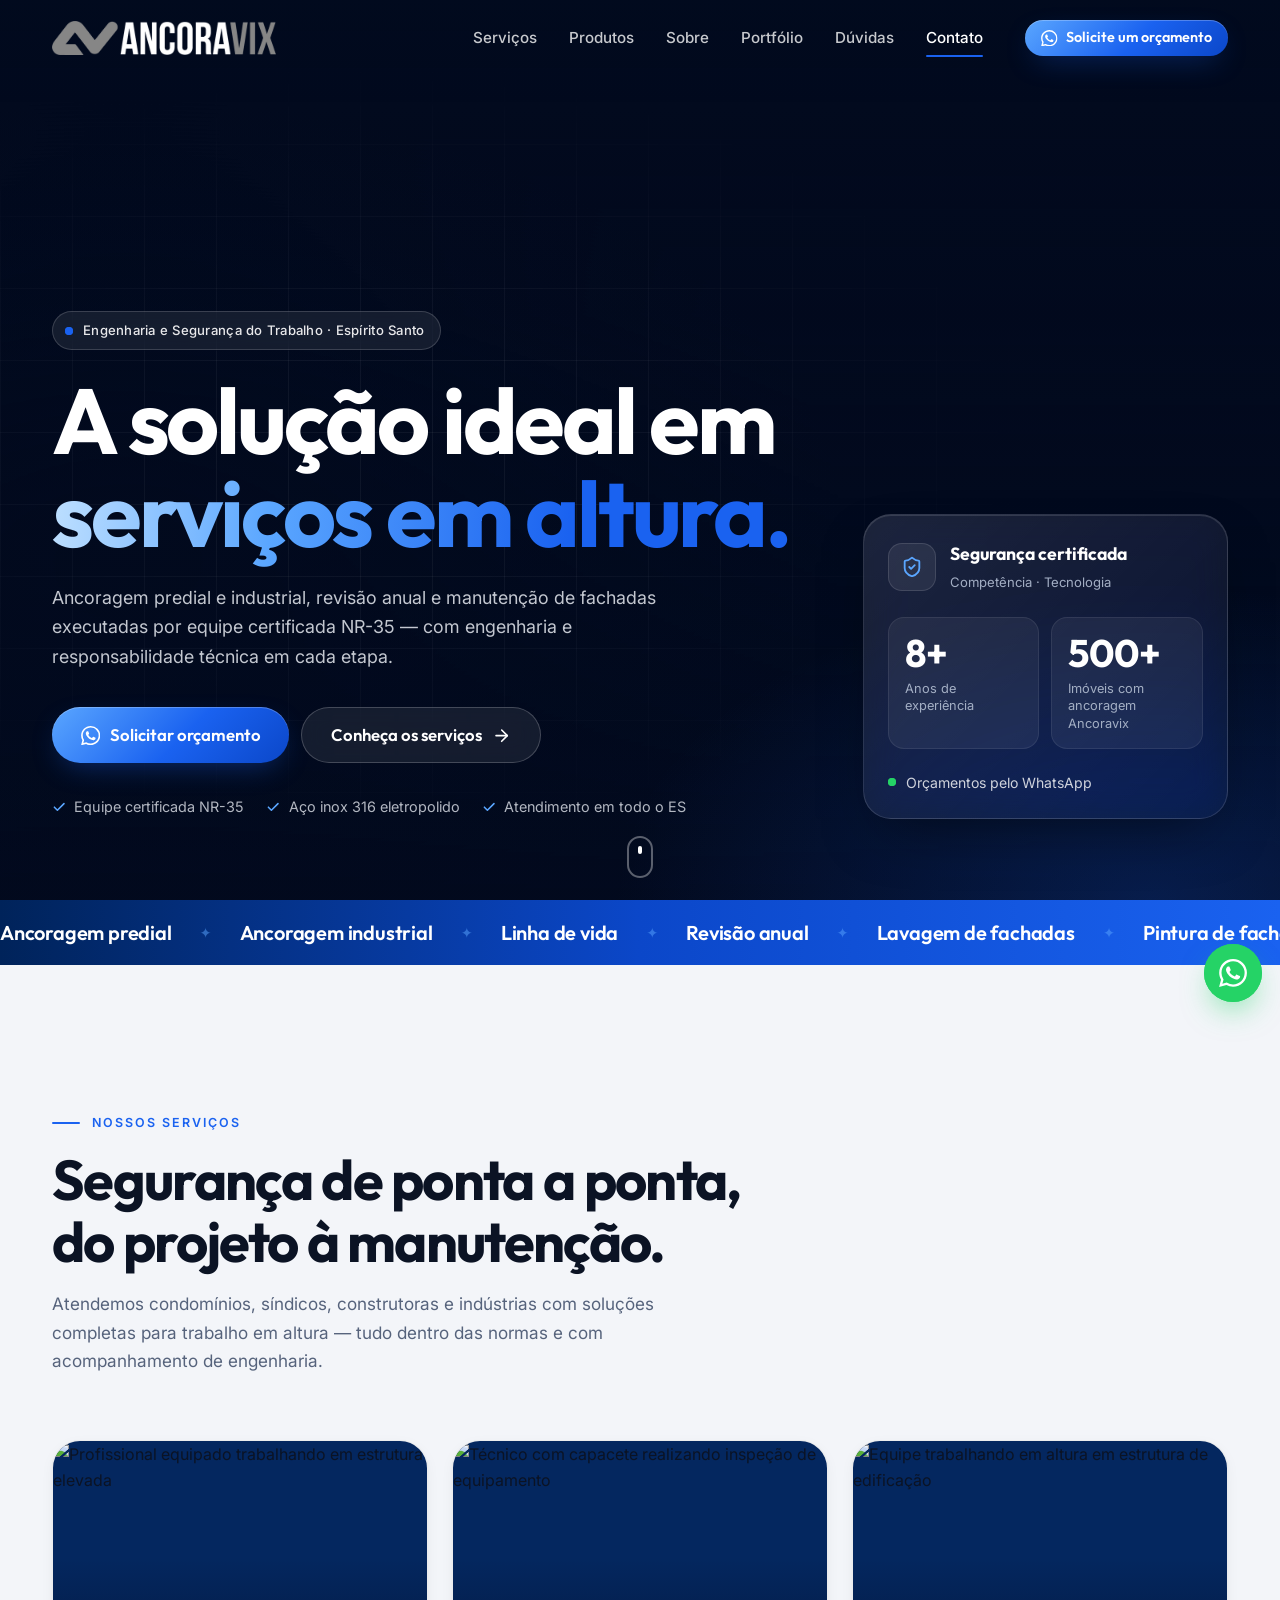
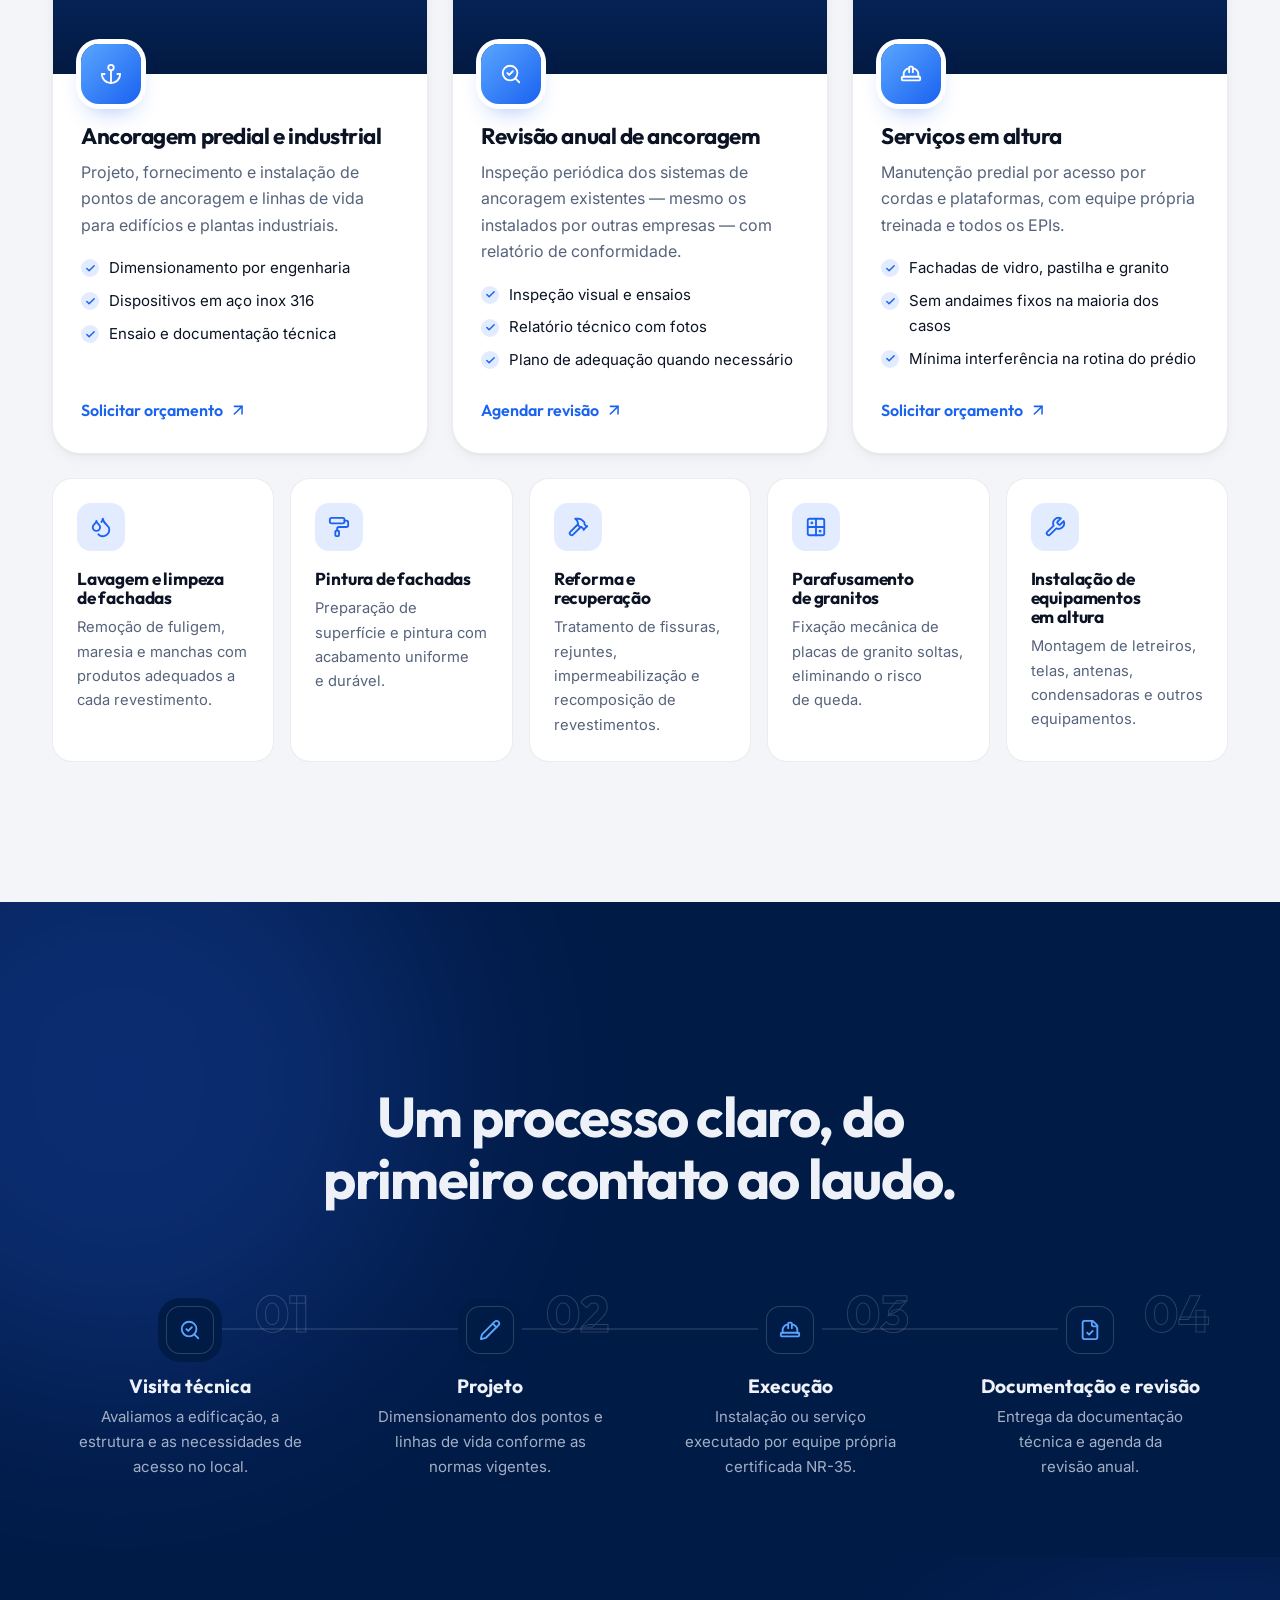
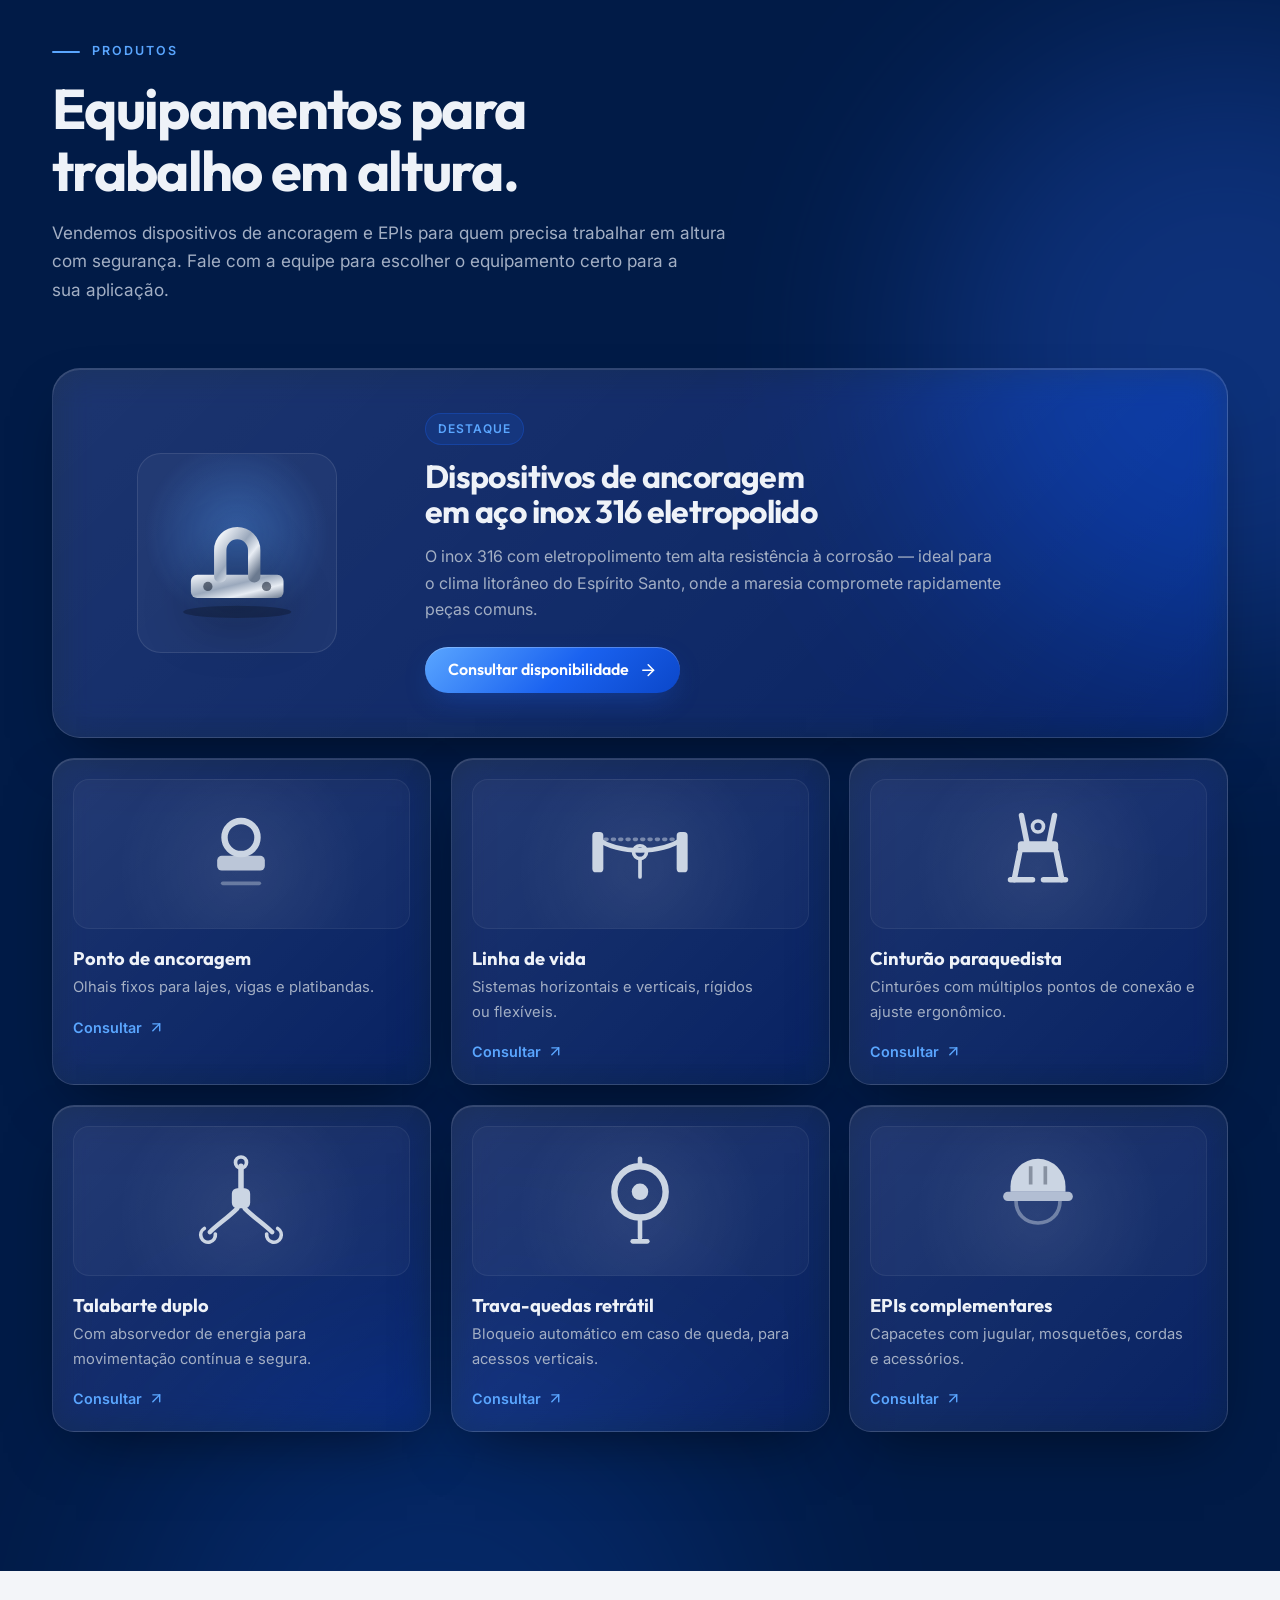
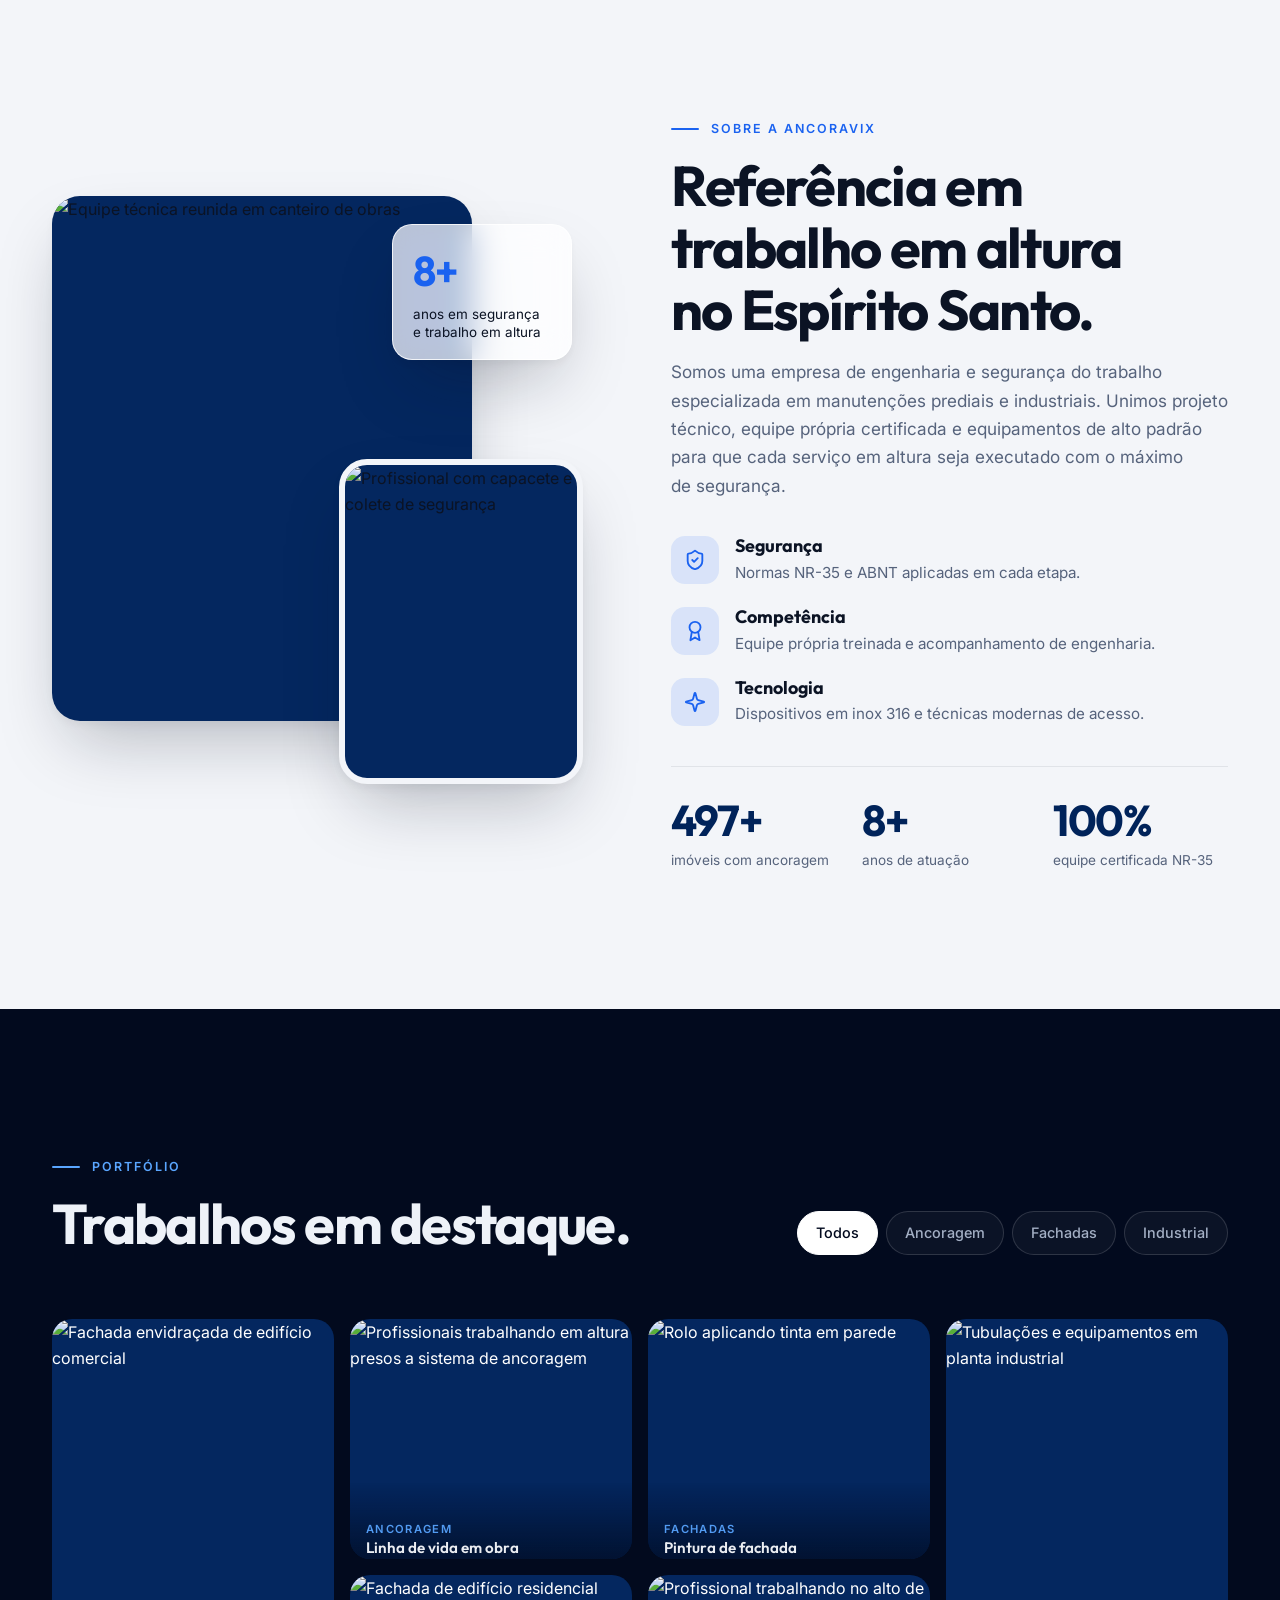
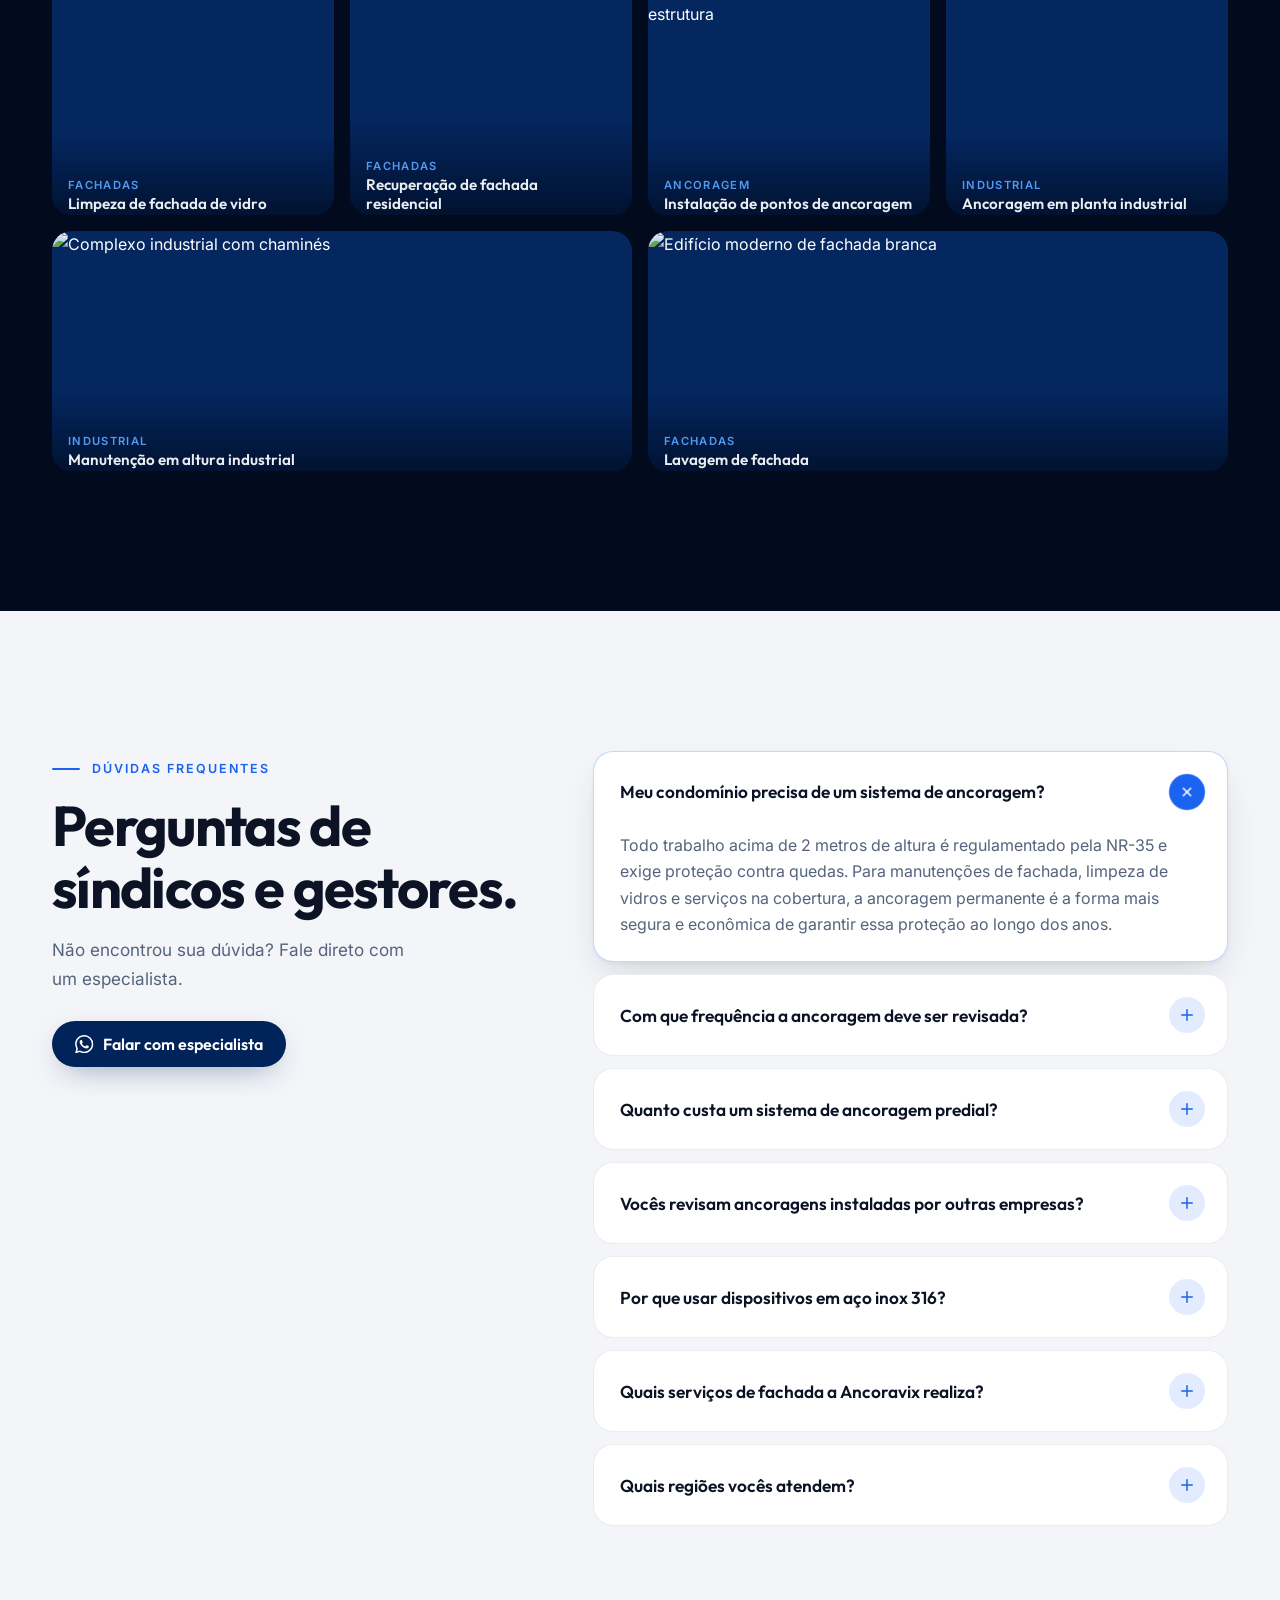
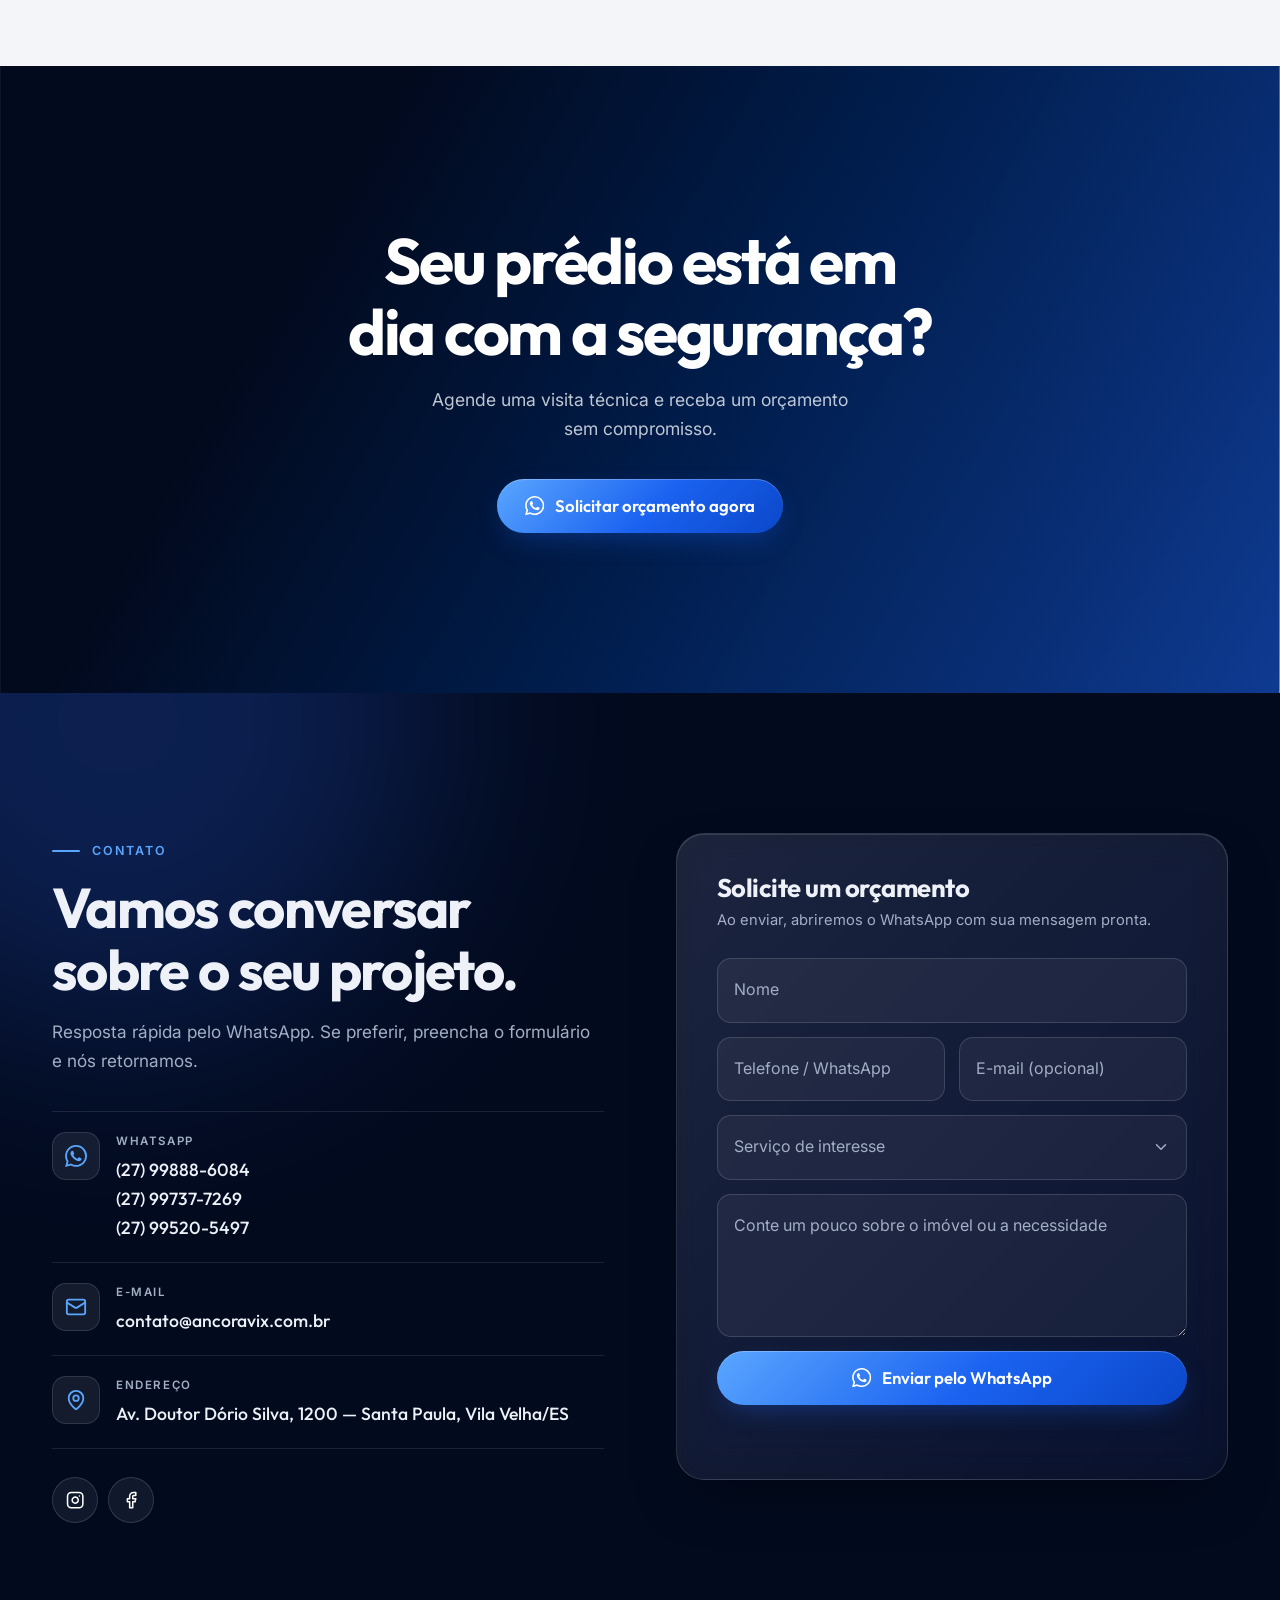
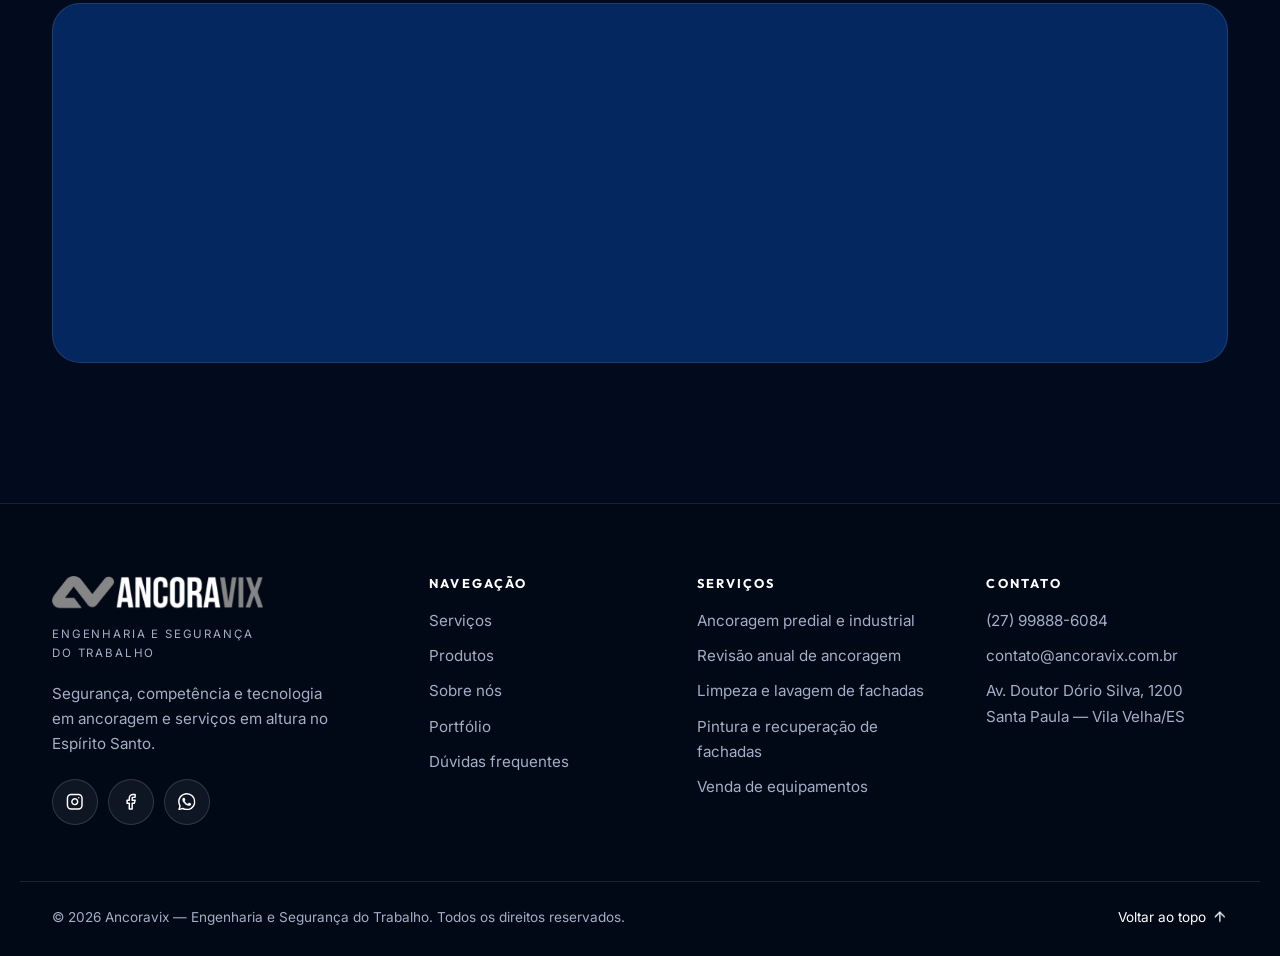
==== commit 314b3aa1: "SEO, otimização para buscas por IA e Google Analytics 4 - JSON-LD completo: empresa, serviços, site," ====
--- a/index.html
+++ b/index.html
@@ -3,23 +3,37 @@
 <head>
   <meta charset="utf-8">
   <meta name="viewport" content="width=device-width, initial-scale=1, viewport-fit=cover">
-  <title>Ancoravix | Ancoragem Predial, Industrial e Serviços em Altura — Vila Velha/ES</title>
-  <meta name="description" content="Engenharia e segurança do trabalho no Espírito Santo: ancoragem predial e industrial, revisão anual de ancoragem, lavagem, pintura e recuperação de fachadas e venda de equipamentos para trabalho em altura.">
-  <meta name="keywords" content="ancoragem predial, ancoragem industrial, linha de vida, revisão de ancoragem, NR-35, trabalho em altura, limpeza de fachada, pintura de fachada, recuperação de fachada, Vila Velha, Vitória, Espírito Santo">
+
+  <!-- ===== SEO ===== -->
+  <title>Ancoragem Predial e Industrial em Vila Velha/ES | Ancoravix</title>
+  <meta name="description" content="Ancoragem predial e industrial, revisão anual de ancoragem e serviços em altura (limpeza, pintura e recuperação de fachadas) na Grande Vitória/ES. Equipe NR-35.">
+  <meta name="robots" content="index, follow, max-image-preview:large, max-snippet:-1, max-video-preview:-1">
+  <link rel="canonical" href="https://ancoravix.com.br/">
+  <meta name="author" content="Ancoravix Engenharia e Segurança do Trabalho">
   <meta name="theme-color" content="#00235A">
-  <meta name="robots" content="index, follow">
-  <link rel="canonical" href="https://ancoravix.com.br/">
-
-  <!-- Open Graph / redes sociais -->
+  <meta name="format-detection" content="telephone=no">
+  <!-- Google Search Console: cole aqui o código de verificação -->
+  <!-- <meta name="google-site-verification" content="SEU_CODIGO"> -->
+
+  <!-- SEO local -->
+  <meta name="geo.region" content="BR-ES">
+  <meta name="geo.placename" content="Vila Velha, Espírito Santo">
+
+  <!-- Open Graph / redes sociais / WhatsApp -->
   <meta property="og:type" content="website">
   <meta property="og:locale" content="pt_BR">
   <meta property="og:site_name" content="Ancoravix">
-  <meta property="og:title" content="Ancoravix | A solução ideal em serviços em altura">
-  <meta property="og:description" content="Ancoragem predial e industrial, revisão anual e manutenção de fachadas com equipe certificada NR-35.">
+  <meta property="og:title" content="Ancoravix | Ancoragem predial e serviços em altura no ES">
+  <meta property="og:description" content="Ancoragem predial e industrial, revisão anual e manutenção de fachadas com equipe certificada NR-35 na Grande Vitória.">
   <meta property="og:url" content="https://ancoravix.com.br/">
-  <!-- Troque por uma imagem própria 1200x630 em assets/img/og-cover.jpg -->
-  <meta property="og:image" content="https://images.unsplash.com/photo-1486406146926-c627a92ad1ab?auto=format&fit=crop&w=1200&h=630&q=80">
+  <meta property="og:image" content="https://ancoravix.com.br/assets/img/og-cover.jpg">
+  <meta property="og:image:width" content="1200">
+  <meta property="og:image:height" content="630">
+  <meta property="og:image:alt" content="Ancoravix — A solução ideal em serviços em altura">
   <meta name="twitter:card" content="summary_large_image">
+  <meta name="twitter:title" content="Ancoravix | Ancoragem predial e serviços em altura no ES">
+  <meta name="twitter:description" content="Ancoragem predial e industrial, revisão anual e manutenção de fachadas com equipe certificada NR-35.">
+  <meta name="twitter:image" content="https://ancoravix.com.br/assets/img/og-cover.jpg">
 
   <link rel="icon" href="assets/img/favicon.png" type="image/png">
   <link rel="apple-touch-icon" href="assets/img/apple-touch-icon.png">
@@ -39,27 +53,110 @@
   <link rel="stylesheet" href="css/style.css">
   <script>document.documentElement.classList.add('js')</script>
 
+  <!-- Google Analytics 4 com consentimento (configure o ID em js/analytics.js) -->
+  <script src="js/analytics.js" defer></script>
+
+  <!-- ===== Dados estruturados (Google, Bing e buscadores de IA) ===== -->
   <script type="application/ld+json">
   {
     "@context": "https://schema.org",
-    "@type": "LocalBusiness",
-    "name": "Ancoravix — Engenharia e Segurança do Trabalho",
-    "description": "Ancoragem predial e industrial, revisão anual de ancoragem, serviços em altura e venda de equipamentos de segurança.",
-    "url": "https://ancoravix.com.br/",
-    "logo": "https://ancoravix.com.br/assets/img/logo-ancoravix.png",
-    "email": "contato@ancoravix.com.br",
-    "telephone": "+55-27-99888-6084",
-    "address": {
-      "@type": "PostalAddress",
-      "streetAddress": "Avenida Doutor Dório Silva, 1200",
-      "addressLocality": "Vila Velha",
-      "addressRegion": "ES",
-      "addressCountry": "BR"
-    },
-    "areaServed": "Espírito Santo",
-    "sameAs": [
-      "https://www.instagram.com/ancoravixengenharia",
-      "https://www.facebook.com/ancoravix"
+    "@graph": [
+      {
+        "@type": "HomeAndConstructionBusiness",
+        "@id": "https://ancoravix.com.br/#empresa",
+        "name": "Ancoravix",
+        "alternateName": "AncoraVix Engenharia",
+        "legalName": "Ancoravix Engenharia e Segurança do Trabalho LTDA",
+        "slogan": "Segurança, competência, tecnologia",
+        "description": "Empresa de engenharia e segurança do trabalho em Vila Velha/ES especializada em ancoragem predial e industrial, revisão anual de sistemas de ancoragem, serviços em altura (lavagem, pintura, reforma e recuperação de fachadas, parafusamento de granitos, instalação de equipamentos) e venda de dispositivos de ancoragem em aço inox 316 e EPIs para trabalho em altura.",
+        "url": "https://ancoravix.com.br/",
+        "logo": {
+          "@type": "ImageObject",
+          "url": "https://ancoravix.com.br/assets/img/favicon.png",
+          "width": 100,
+          "height": 100
+        },
+        "image": "https://ancoravix.com.br/assets/img/og-cover.jpg",
+        "email": "contato@ancoravix.com.br",
+        "telephone": "+55 27 99888-6084",
+        "contactPoint": [
+          { "@type": "ContactPoint", "telephone": "+55 27 99888-6084", "contactType": "sales", "areaServed": "BR-ES", "availableLanguage": "Portuguese" },
+          { "@type": "ContactPoint", "telephone": "+55 27 99737-7269", "contactType": "customer service", "areaServed": "BR-ES", "availableLanguage": "Portuguese" },
+          { "@type": "ContactPoint", "telephone": "+55 27 99520-5497", "contactType": "customer service", "areaServed": "BR-ES", "availableLanguage": "Portuguese" }
+        ],
+        "address": {
+          "@type": "PostalAddress",
+          "streetAddress": "Avenida Doutor Dório Silva, 1200",
+          "addressLocality": "Vila Velha",
+          "addressRegion": "ES",
+          "addressCountry": "BR"
+        },
+        "hasMap": "https://www.google.com/maps/search/?api=1&query=Avenida+Doutor+D%C3%B3rio+Silva%2C+1200%2C+Vila+Velha+-+ES",
+        "areaServed": [
+          { "@type": "City", "name": "Vila Velha" },
+          { "@type": "City", "name": "Vitória" },
+          { "@type": "City", "name": "Serra" },
+          { "@type": "City", "name": "Cariacica" },
+          { "@type": "City", "name": "Viana" },
+          { "@type": "City", "name": "Guarapari" },
+          { "@type": "State", "name": "Espírito Santo" }
+        ],
+        "knowsAbout": [
+          "Ancoragem predial", "Ancoragem industrial", "Linha de vida", "NR-35", "Trabalho em altura",
+          "Acesso por cordas", "Inspeção de sistemas de ancoragem", "Limpeza de fachadas", "Pintura de fachadas",
+          "Recuperação de fachadas", "Parafusamento de granito", "Aço inox 316 eletropolido", "Equipamentos de proteção individual"
+        ],
+        "sameAs": [
+          "https://www.instagram.com/ancoravixengenharia",
+          "https://www.facebook.com/ancoravix"
+        ],
+        "hasOfferCatalog": {
+          "@type": "OfferCatalog",
+          "name": "Serviços Ancoravix",
+          "itemListElement": [
+            { "@type": "Offer", "itemOffered": { "@type": "Service", "@id": "https://ancoravix.com.br/#ancoragem", "name": "Ancoragem predial e industrial", "serviceType": "Instalação de sistemas de ancoragem", "description": "Projeto, fornecimento e instalação de pontos de ancoragem e linhas de vida para edifícios e plantas industriais, com dispositivos em aço inox 316.", "provider": { "@id": "https://ancoravix.com.br/#empresa" }, "areaServed": "Espírito Santo" } },
+            { "@type": "Offer", "itemOffered": { "@type": "Service", "@id": "https://ancoravix.com.br/#revisao", "name": "Revisão anual de ancoragem", "serviceType": "Inspeção de sistemas de ancoragem", "description": "Inspeção periódica de sistemas de ancoragem existentes, inclusive de outras empresas, com relatório técnico e plano de adequação.", "provider": { "@id": "https://ancoravix.com.br/#empresa" }, "areaServed": "Espírito Santo" } },
+            { "@type": "Offer", "itemOffered": { "@type": "Service", "@id": "https://ancoravix.com.br/#altura", "name": "Serviços em altura", "serviceType": "Manutenção predial em altura", "description": "Manutenção predial por acesso por cordas e plataformas com equipe própria certificada NR-35.", "provider": { "@id": "https://ancoravix.com.br/#empresa" }, "areaServed": "Espírito Santo" } },
+            { "@type": "Offer", "itemOffered": { "@type": "Service", "name": "Lavagem e limpeza de fachadas", "description": "Remoção de fuligem, maresia e manchas com produtos adequados a cada revestimento.", "provider": { "@id": "https://ancoravix.com.br/#empresa" } } },
+            { "@type": "Offer", "itemOffered": { "@type": "Service", "name": "Pintura de fachadas", "description": "Preparação de superfície e pintura de fachadas com acabamento uniforme e durável.", "provider": { "@id": "https://ancoravix.com.br/#empresa" } } },
+            { "@type": "Offer", "itemOffered": { "@type": "Service", "name": "Reforma e recuperação de fachadas", "description": "Tratamento de fissuras, rejuntes, impermeabilização e recomposição de revestimentos.", "provider": { "@id": "https://ancoravix.com.br/#empresa" } } },
+            { "@type": "Offer", "itemOffered": { "@type": "Service", "name": "Parafusamento de granitos", "description": "Fixação mecânica de placas de granito soltas em fachadas, eliminando o risco de queda.", "provider": { "@id": "https://ancoravix.com.br/#empresa" } } },
+            { "@type": "Offer", "itemOffered": { "@type": "Service", "name": "Instalação de equipamentos em altura", "description": "Montagem de letreiros, telas, antenas, condensadoras e outros equipamentos em altura.", "provider": { "@id": "https://ancoravix.com.br/#empresa" } } },
+            { "@type": "Offer", "itemOffered": { "@type": "Service", "name": "Venda de equipamentos para trabalho em altura", "description": "Dispositivos de ancoragem em aço inox 316 eletropolido, linhas de vida, cinturões paraquedista, talabartes, trava-quedas e EPIs.", "provider": { "@id": "https://ancoravix.com.br/#empresa" } } }
+          ]
+        }
+      },
+      {
+        "@type": "WebSite",
+        "@id": "https://ancoravix.com.br/#website",
+        "url": "https://ancoravix.com.br/",
+        "name": "Ancoravix",
+        "inLanguage": "pt-BR",
+        "publisher": { "@id": "https://ancoravix.com.br/#empresa" }
+      },
+      {
+        "@type": "WebPage",
+        "@id": "https://ancoravix.com.br/#webpage",
+        "url": "https://ancoravix.com.br/",
+        "name": "Ancoragem Predial e Industrial em Vila Velha/ES | Ancoravix",
+        "inLanguage": "pt-BR",
+        "isPartOf": { "@id": "https://ancoravix.com.br/#website" },
+        "about": { "@id": "https://ancoravix.com.br/#empresa" },
+        "primaryImageOfPage": { "@type": "ImageObject", "url": "https://ancoravix.com.br/assets/img/og-cover.jpg" }
+      },
+      {
+        "@type": "FAQPage",
+        "@id": "https://ancoravix.com.br/#faq",
+        "mainEntity": [
+          { "@type": "Question", "name": "Meu condomínio precisa de um sistema de ancoragem?", "acceptedAnswer": { "@type": "Answer", "text": "Todo trabalho acima de 2 metros de altura é regulamentado pela NR-35 e exige proteção contra quedas. Para manutenções de fachada, limpeza de vidros e serviços na cobertura, a ancoragem permanente é a forma mais segura e econômica de garantir essa proteção ao longo dos anos." } },
+          { "@type": "Question", "name": "Com que frequência a ancoragem deve ser revisada?", "acceptedAnswer": { "@type": "Answer", "text": "Recomendamos a inspeção anual por profissional habilitado, além da verificação visual antes de cada uso. A revisão identifica corrosão, deformações e fixações comprometidas antes que se tornem um risco." } },
+          { "@type": "Question", "name": "Quanto custa um sistema de ancoragem predial?", "acceptedAnswer": { "@type": "Answer", "text": "O investimento depende da altura e do formato da edificação, do tipo de cobertura e da quantidade de pontos e linhas de vida necessários. Por isso fazemos uma visita técnica e enviamos um orçamento sem compromisso." } },
+          { "@type": "Question", "name": "Vocês revisam ancoragens instaladas por outras empresas?", "acceptedAnswer": { "@type": "Answer", "text": "Sim. Fazemos a inspeção do sistema existente e, se necessário, propomos um plano de adequação." } },
+          { "@type": "Question", "name": "Por que usar dispositivos em aço inox 316?", "acceptedAnswer": { "@type": "Answer", "text": "O inox 316 com eletropolimento resiste muito melhor à corrosão causada pela maresia, comum no litoral capixaba, aumentando a vida útil e a confiabilidade dos pontos de ancoragem." } },
+          { "@type": "Question", "name": "Quais serviços de fachada a Ancoravix realiza?", "acceptedAnswer": { "@type": "Answer", "text": "Lavagem e limpeza, pintura, reforma e recuperação de fachadas, parafusamento de granitos e instalação de equipamentos em altura, sempre com equipe própria certificada NR-35 e acesso por cordas ou plataformas." } },
+          { "@type": "Question", "name": "Quais regiões vocês atendem?", "acceptedAnswer": { "@type": "Answer", "text": "Estamos em Vila Velha e atendemos toda a Grande Vitória — Vila Velha, Vitória, Serra, Cariacica, Viana e Guarapari — e demais cidades do Espírito Santo. Consulte-nos para outras localidades." } }
+        ]
+      }
     ]
   }
   </script>
@@ -628,6 +725,11 @@
               A revisão identifica corrosão, deformações e fixações comprometidas antes que se tornem um risco.</p></div>
           </details>
           <details name="faq">
+            <summary>Quanto custa um sistema de ancoragem predial?<span class="acc-icon" aria-hidden="true"><svg class="icon"><use href="#i-plus"/></svg></span></summary>
+            <div class="acc-body"><p>O investimento depende da altura e do formato da edificação, do tipo de cobertura e da quantidade de pontos
+              e linhas de vida necessários. Por isso fazemos uma visita técnica e enviamos um orçamento sem compromisso.</p></div>
+          </details>
+          <details name="faq">
             <summary>Vocês revisam ancoragens instaladas por outras empresas?<span class="acc-icon" aria-hidden="true"><svg class="icon"><use href="#i-plus"/></svg></span></summary>
             <div class="acc-body"><p>Sim. Fazemos a inspeção do sistema existente e, se necessário, propomos um plano de adequação.</p></div>
           </details>
@@ -637,8 +739,14 @@
               aumentando a vida útil e a confiabilidade dos pontos de ancoragem.</p></div>
           </details>
           <details name="faq">
+            <summary>Quais serviços de fachada a Ancoravix realiza?<span class="acc-icon" aria-hidden="true"><svg class="icon"><use href="#i-plus"/></svg></span></summary>
+            <div class="acc-body"><p>Lavagem e limpeza, pintura, reforma e recuperação de fachadas, parafusamento de granitos e instalação de
+              equipamentos em altura, sempre com equipe própria certificada NR-35 e acesso por cordas ou plataformas.</p></div>
+          </details>
+          <details name="faq">
             <summary>Quais regiões vocês atendem?<span class="acc-icon" aria-hidden="true"><svg class="icon"><use href="#i-plus"/></svg></span></summary>
-            <div class="acc-body"><p>Estamos em Vila Velha e atendemos toda a Grande Vitória e demais cidades do Espírito Santo. Consulte-nos para outras localidades.</p></div>
+            <div class="acc-body"><p>Estamos em Vila Velha e atendemos toda a Grande Vitória — Vila Velha, Vitória, Serra, Cariacica, Viana e Guarapari — e demais
+              cidades do Espírito Santo. Consulte-nos para outras localidades.</p></div>
           </details>
         </div>
       </div>
--- a/css/style.css
+++ b/css/style.css
@@ -842,6 +842,7 @@
     top: 55px;
     left: 12.5%;
     right: 12.5%;
+    z-index: 0;
     height: 2px;
     border-radius: 2px;
     background: rgba(255, 255, 255, .1);
@@ -856,6 +857,7 @@
 }
 .step {
   position: relative;
+  z-index: 1;
   padding: 32px 24px 28px;
   border-radius: var(--radius);
   background: rgba(255, 255, 255, .03);
@@ -877,7 +879,7 @@
   border: 1px solid rgba(255, 255, 255, .16);
   box-shadow: 0 0 0 8px var(--navy-900);
 }
-.step:hover .icon-badge { background: var(--accent); color: #fff; border-color: transparent; }
+.step:hover .icon-badge { background: var(--accent); color: #fff; border-color: transparent; box-shadow: 0 0 0 8px transparent, 0 10px 24px -8px var(--accent-glow); }
 .step-num {
   position: absolute;
   top: 14px;
@@ -1496,6 +1498,32 @@
 }
 body.nav-open .wa-float { opacity: 0; pointer-events: none; }
 
+/* ---------- Aviso de cookies (LGPD) ---------- */
+.consent {
+  position: fixed;
+  right: max(16px, env(safe-area-inset-right));
+  bottom: max(16px, env(safe-area-inset-bottom));
+  z-index: 150;
+  width: min(420px, calc(100vw - 32px));
+  padding: 20px;
+  border-radius: var(--radius);
+  color: var(--text-light);
+  background-color: rgba(2, 14, 38, .82);
+  font-size: .9rem;
+  line-height: 1.5;
+  opacity: 0;
+  translate: 0 24px;
+  transition: opacity .4s var(--ease), translate .5s var(--ease);
+}
+.consent.is-visible { opacity: 1; translate: none; }
+.consent.is-leaving { opacity: 0; translate: 0 24px; }
+.consent p { color: var(--muted-light); }
+.consent-actions { display: flex; justify-content: flex-end; gap: 8px; margin-top: 14px; }
+@media (max-width: 639px) {
+  .consent { width: auto; left: 16px; }
+  .consent-actions .btn { flex: 1; }
+}
+
 /* ---------- Animações de entrada (scroll) ---------- */
 /* A entrada usa `translate` (independente de `transform`), então hover, tilt e
    flutuação continuam funcionando. Cada componente adiciona suas transições em --t-extra. */
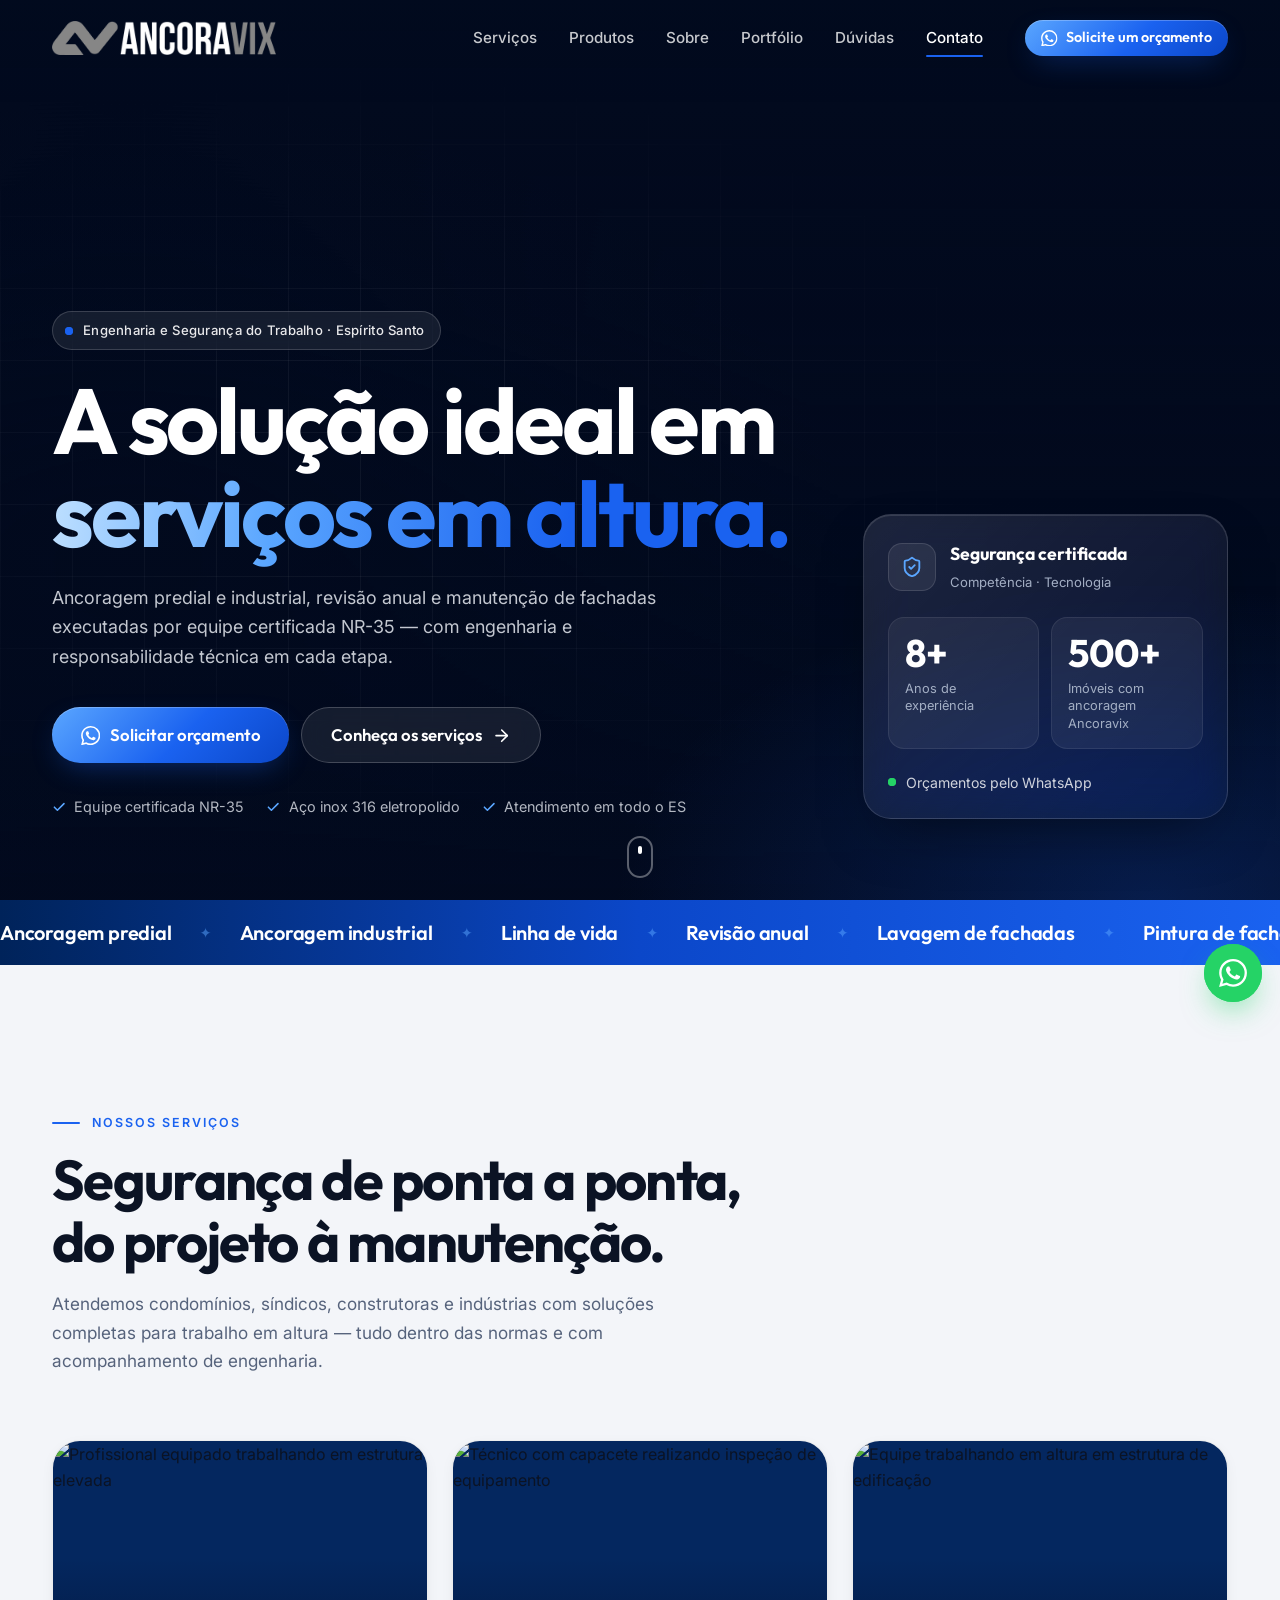
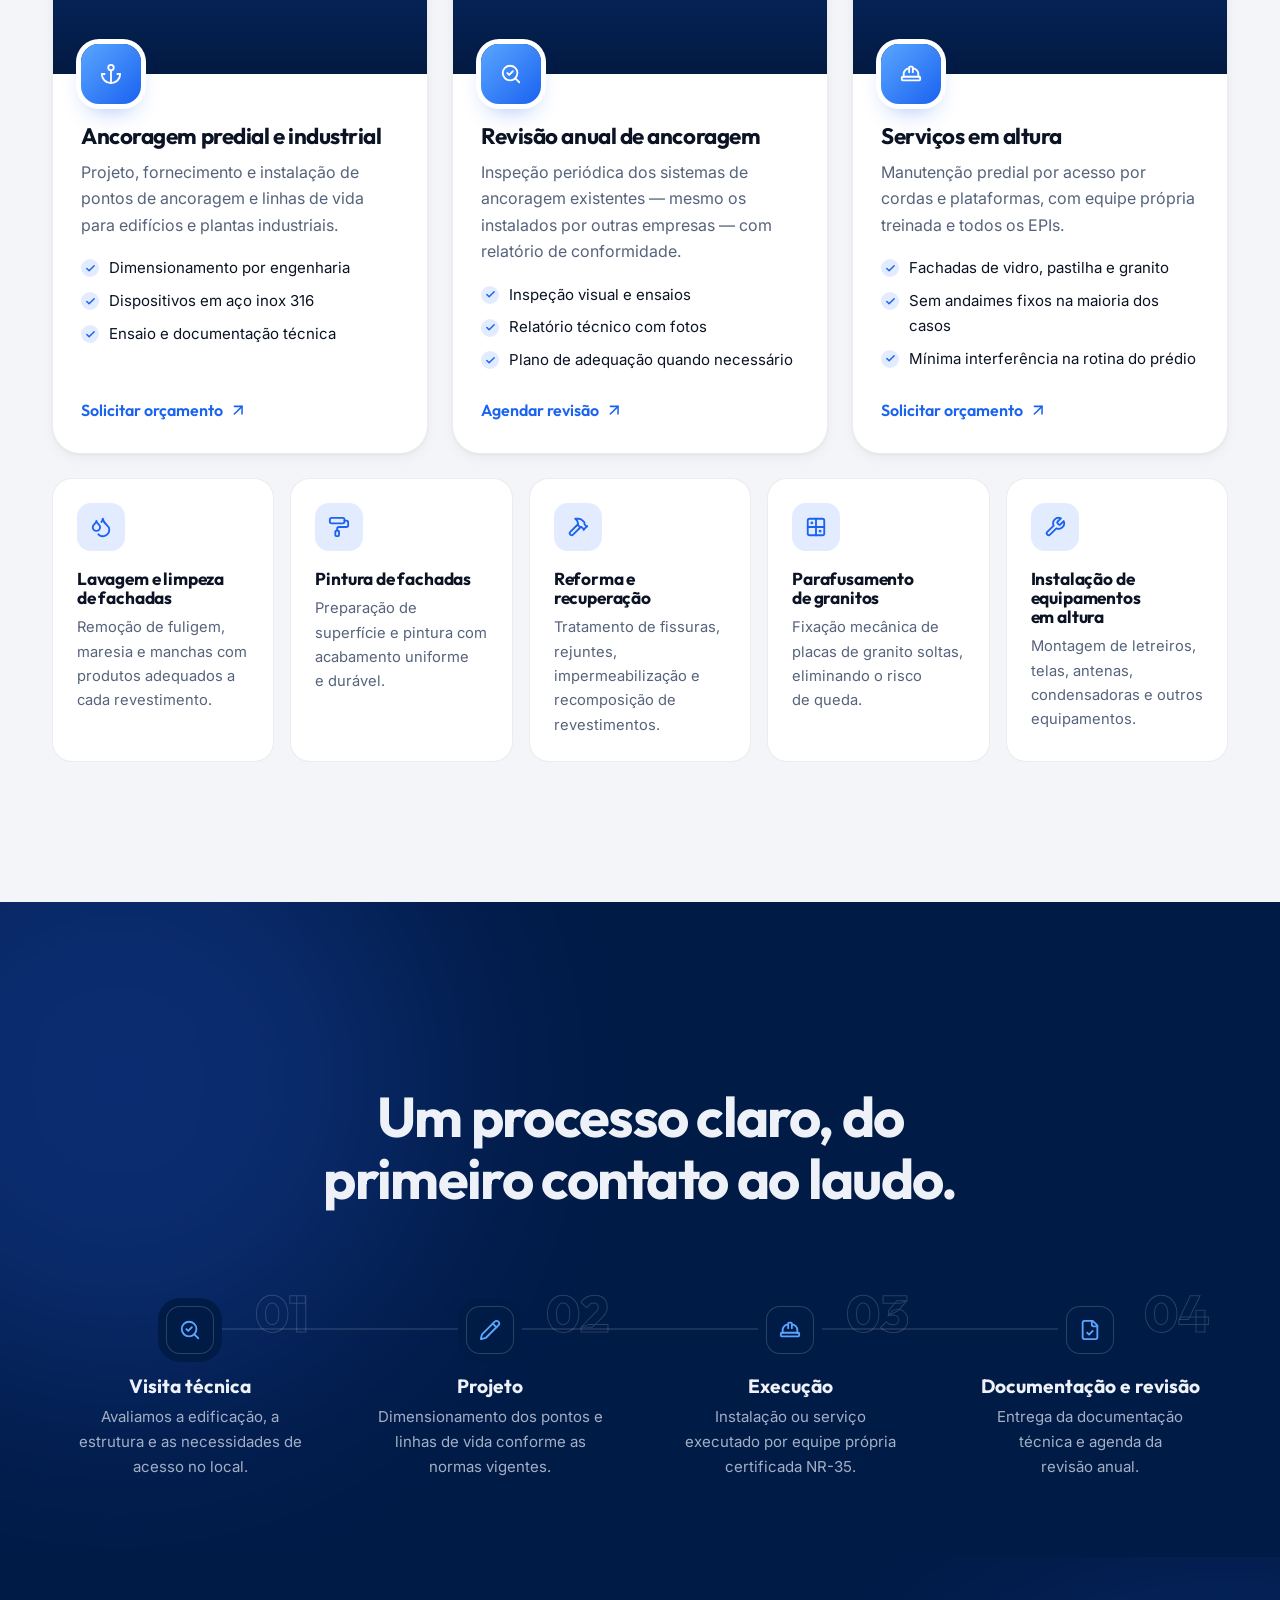
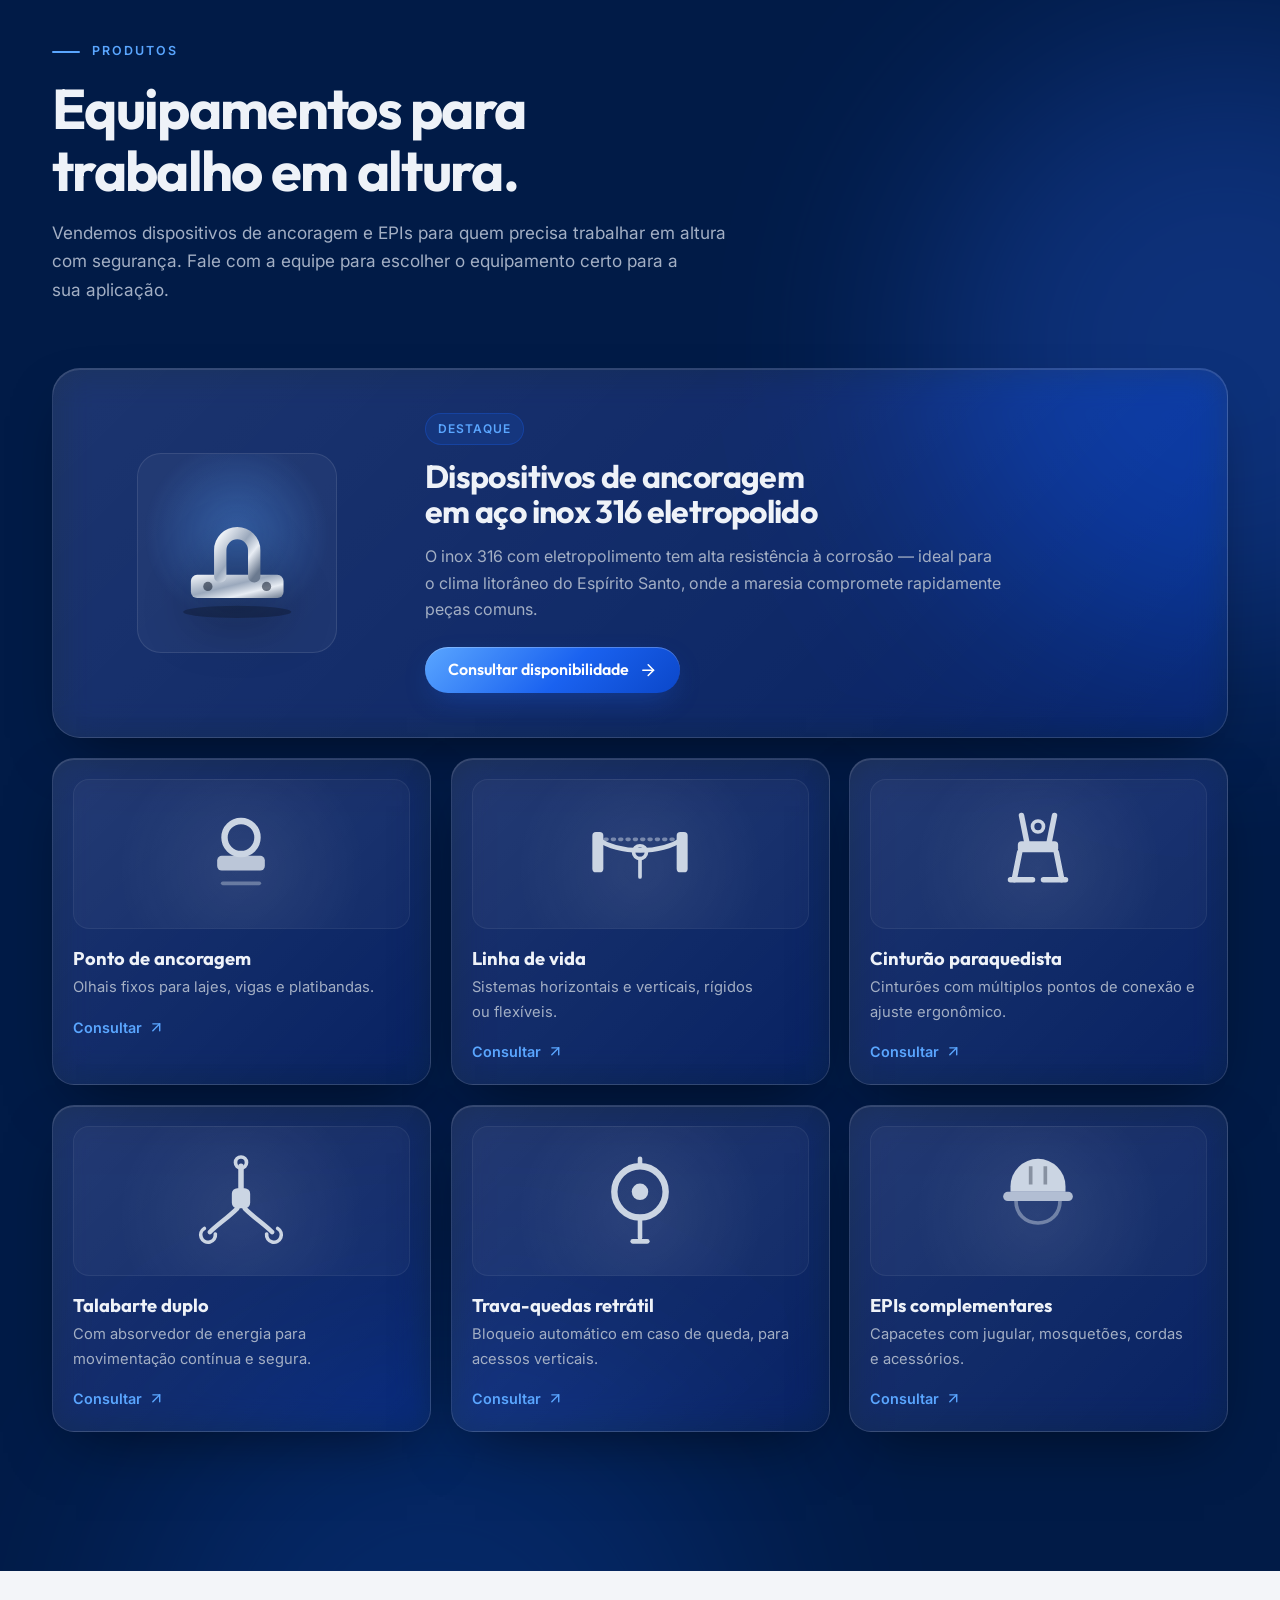
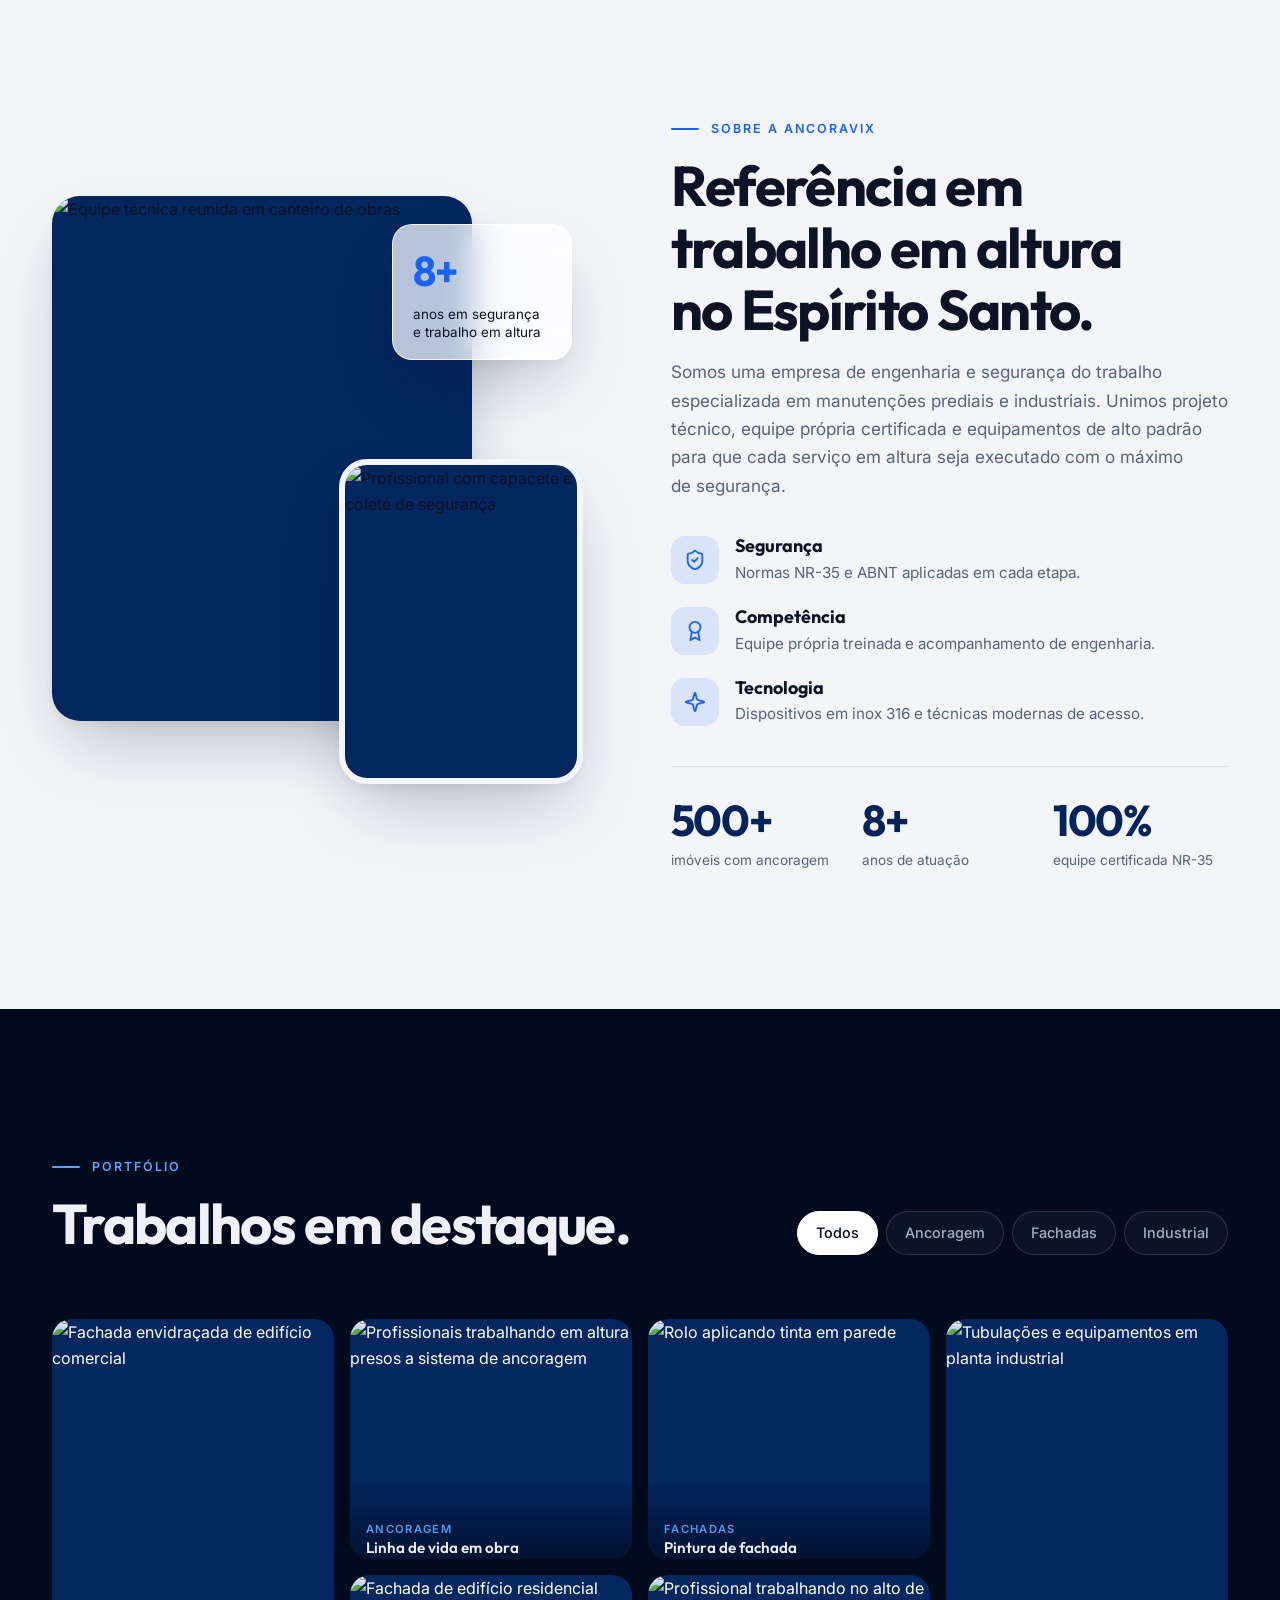
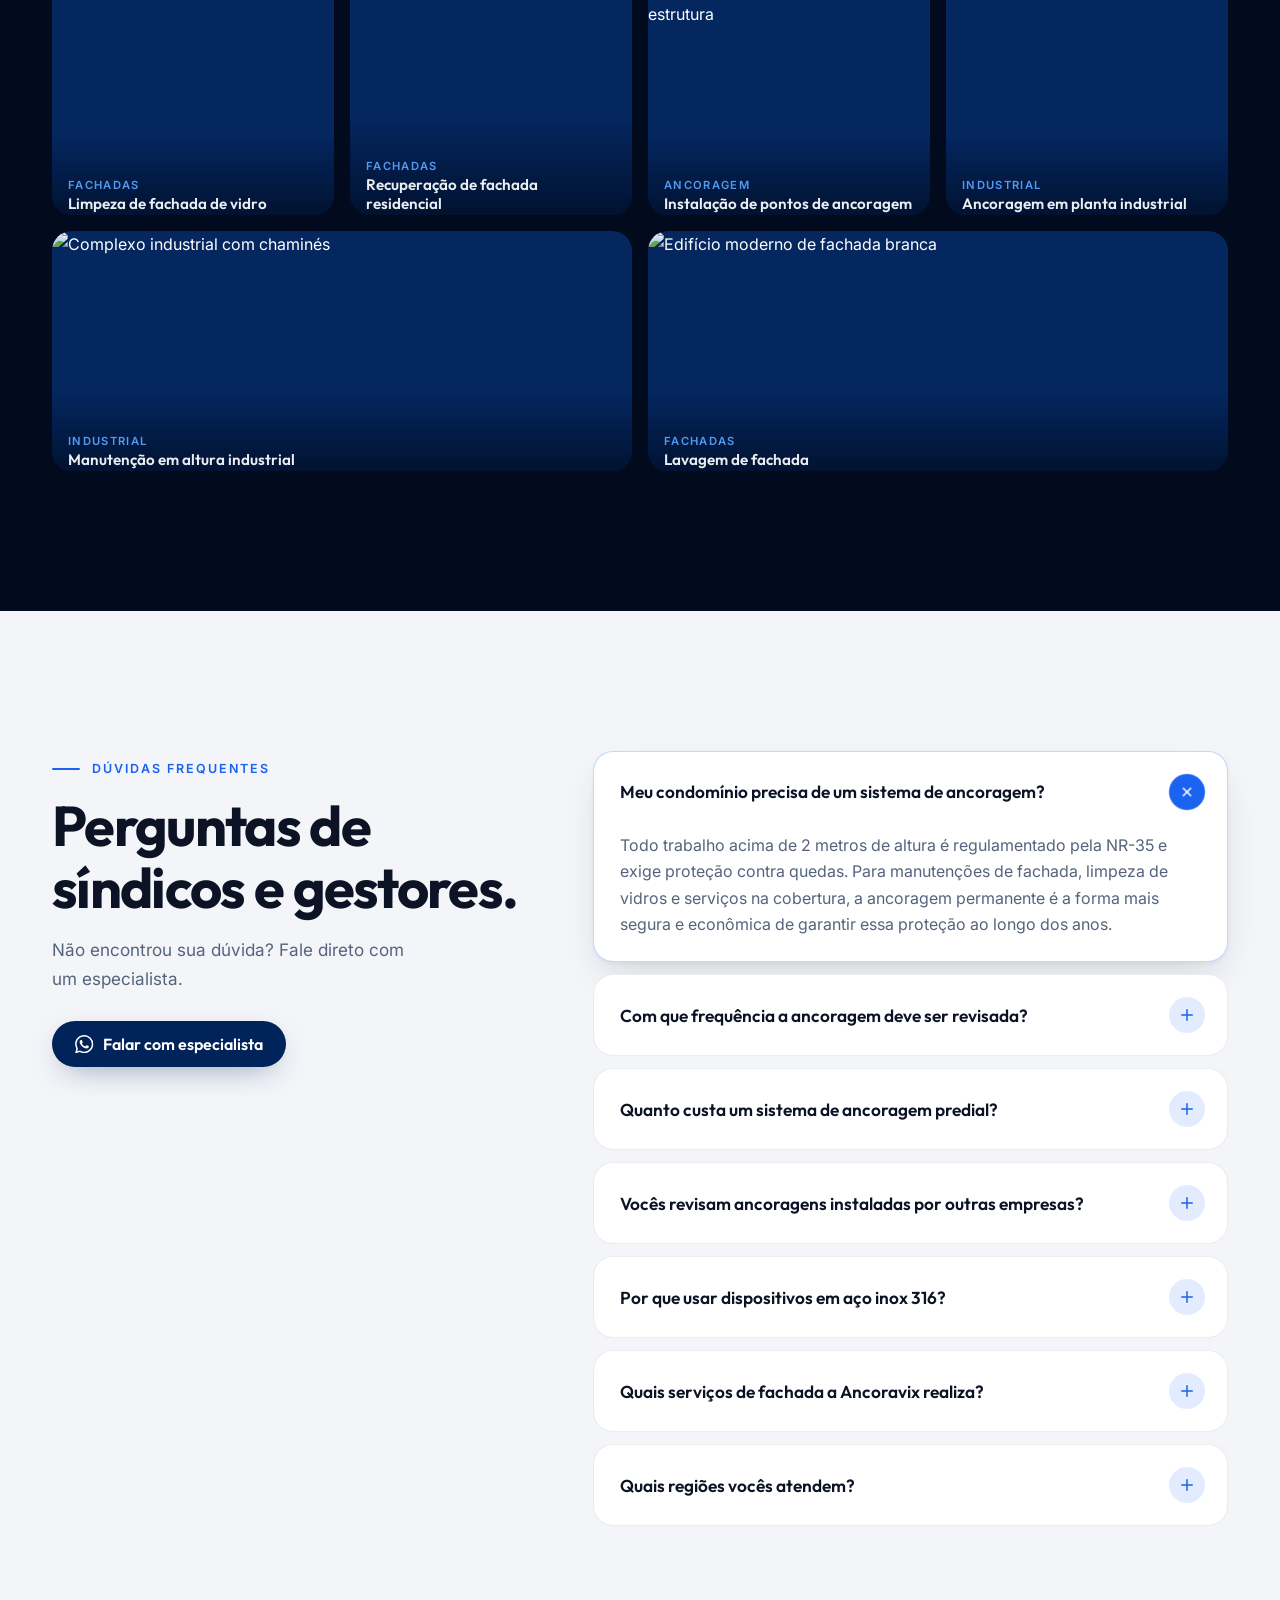
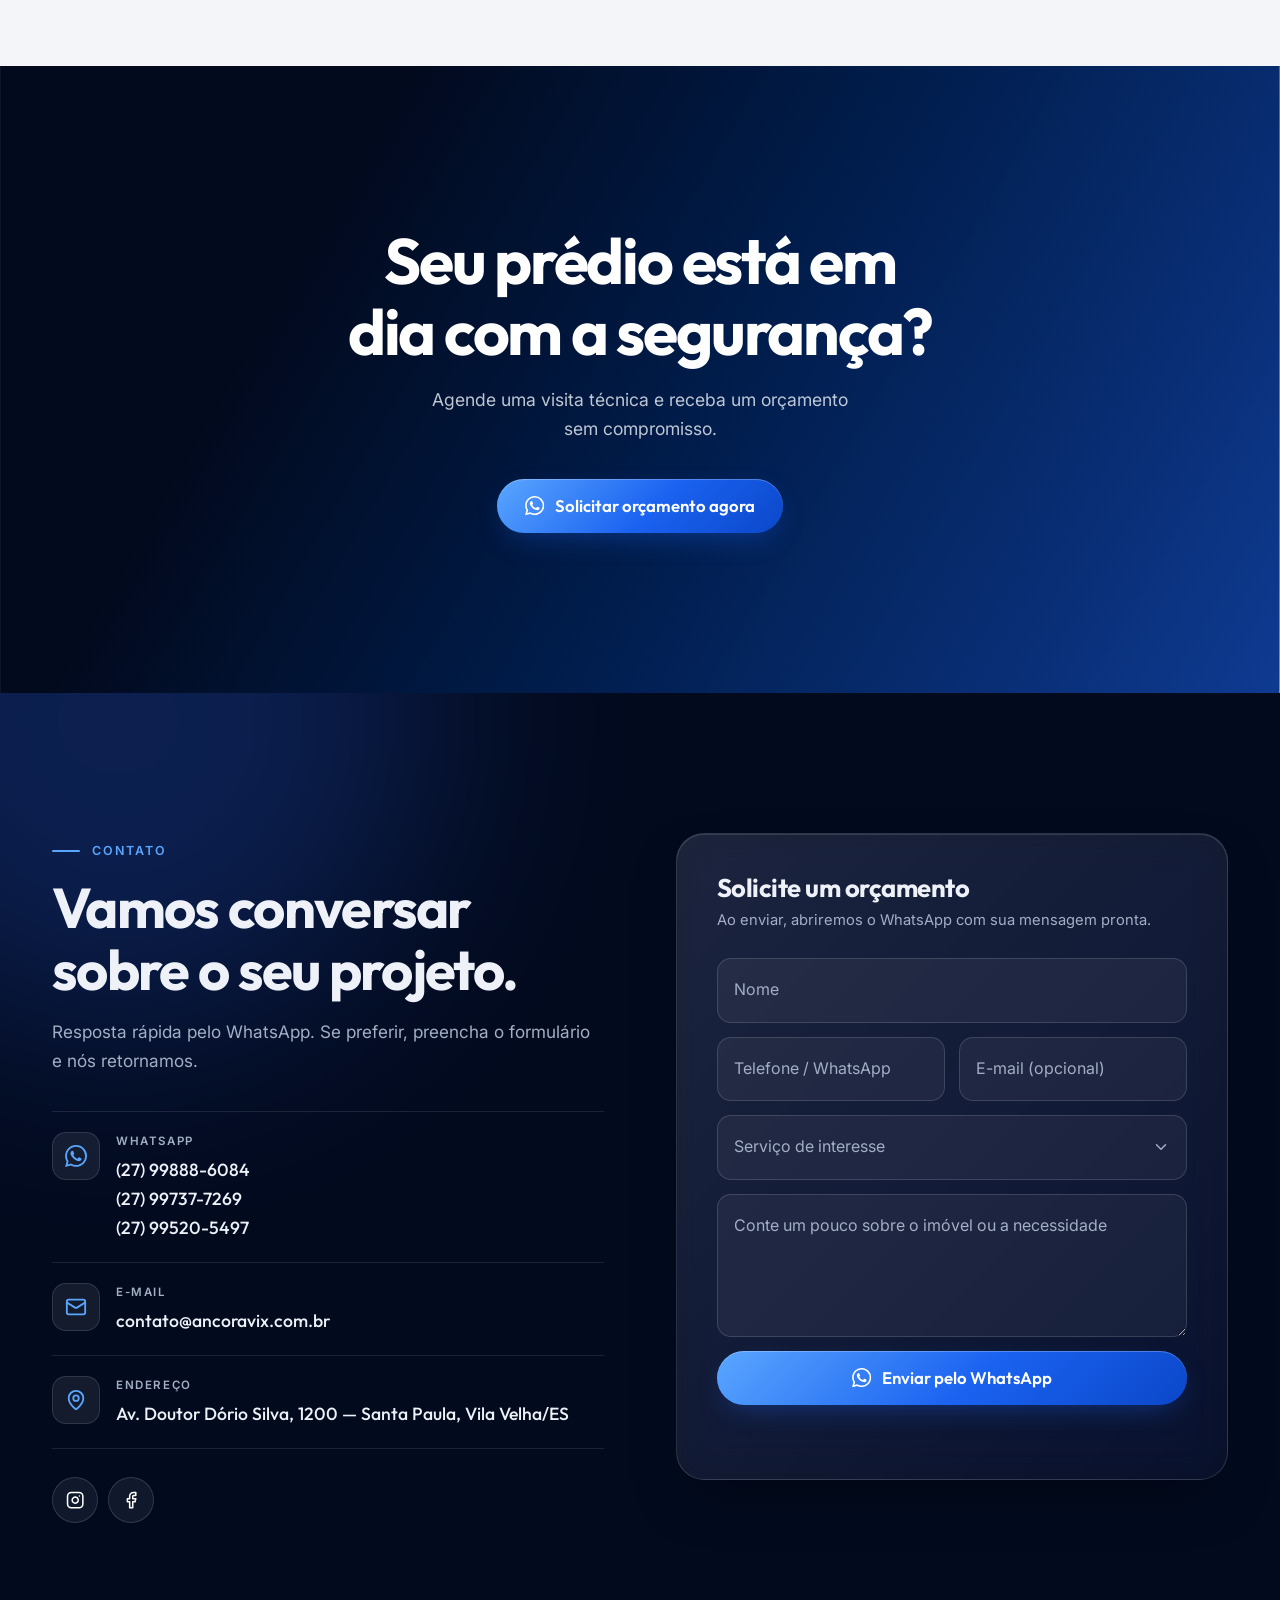
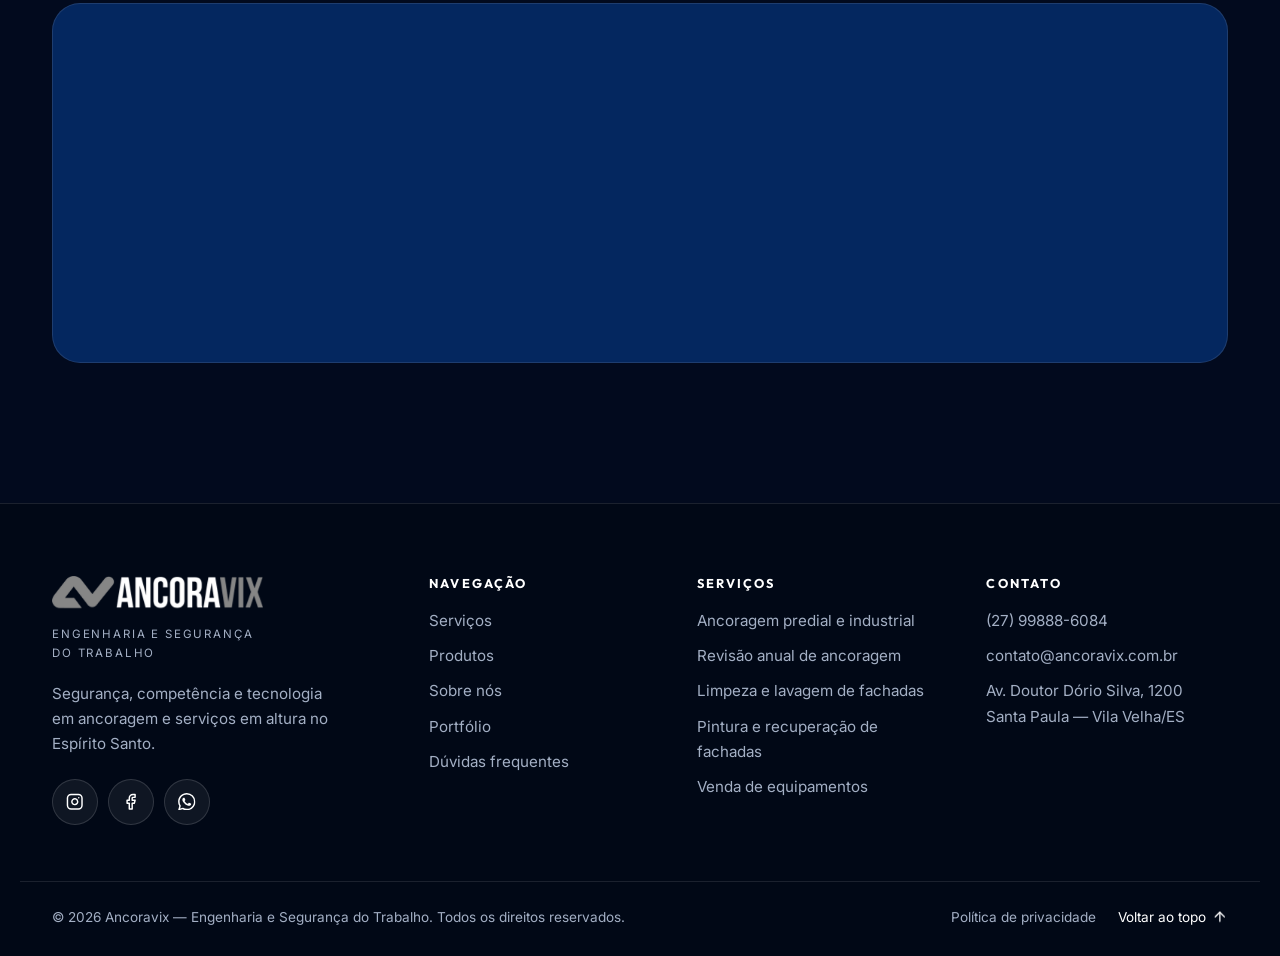
==== commit fa7e1a71: "Política de privacidade (LGPD) e configuração para a Vercel - Página de política de privacidade com " ====
--- a/index.html
+++ b/index.html
@@ -25,15 +25,17 @@
   <meta property="og:site_name" content="Ancoravix">
   <meta property="og:title" content="Ancoravix | Ancoragem predial e serviços em altura no ES">
   <meta property="og:description" content="Ancoragem predial e industrial, revisão anual e manutenção de fachadas com equipe certificada NR-35 na Grande Vitória.">
-  <meta property="og:url" content="https://ancoravix.com.br/">
-  <meta property="og:image" content="https://ancoravix.com.br/assets/img/og-cover.jpg">
+  <!-- Imagem de preview servida pelo GitHub durante a validação na Vercel.
+       No lançamento em ancoravix.com.br, troque og:image e twitter:image por https://ancoravix.com.br/assets/img/og-cover.jpg -->
+  <meta property="og:image" content="https://raw.githubusercontent.com/luisguiborborema/ancoravix/main/assets/img/og-cover.jpg">
+  <meta property="og:image:type" content="image/jpeg">
   <meta property="og:image:width" content="1200">
   <meta property="og:image:height" content="630">
   <meta property="og:image:alt" content="Ancoravix — A solução ideal em serviços em altura">
   <meta name="twitter:card" content="summary_large_image">
   <meta name="twitter:title" content="Ancoravix | Ancoragem predial e serviços em altura no ES">
   <meta name="twitter:description" content="Ancoragem predial e industrial, revisão anual e manutenção de fachadas com equipe certificada NR-35.">
-  <meta name="twitter:image" content="https://ancoravix.com.br/assets/img/og-cover.jpg">
+  <meta name="twitter:image" content="https://raw.githubusercontent.com/luisguiborborema/ancoravix/main/assets/img/og-cover.jpg">
 
   <link rel="icon" href="assets/img/favicon.png" type="image/png">
   <link rel="apple-touch-icon" href="assets/img/apple-touch-icon.png">
@@ -911,7 +913,11 @@
 
     <div class="container footer-bottom">
       <p>© <span data-year>2026</span> Ancoravix — Engenharia e Segurança do Trabalho. Todos os direitos reservados.</p>
-      <a href="#inicio" class="to-top">Voltar ao topo <svg class="icon"><use href="#i-arrow-right"/></svg></a>
+      <div class="footer-legal">
+        <a href="politica-de-privacidade.html">Política de privacidade</a>
+        <button type="button" class="link-button" data-consent-open hidden>Preferências de cookies</button>
+        <a href="#inicio" class="to-top">Voltar ao topo <svg class="icon"><use href="#i-arrow-right"/></svg></a>
+      </div>
     </div>
   </footer>
 
--- a/css/style.css
+++ b/css/style.css
@@ -1467,6 +1467,95 @@
 .to-top .icon { transform: rotate(-90deg); transition: transform .35s var(--ease); }
 .to-top:hover .icon { transform: rotate(-90deg) translateX(3px); }
 
+.footer-legal { display: flex; flex-wrap: wrap; align-items: center; gap: 8px 22px; }
+.footer-legal a:not(.to-top), .link-button { color: var(--muted-light); transition: color .25s; }
+.footer-legal a:hover, .link-button:hover { color: var(--accent-2); }
+.link-button {
+  padding: 0;
+  border: 0;
+  background: none;
+  font: inherit;
+  text-decoration: none;
+}
+[hidden] { display: none !important; }
+.site-footer-compact { padding-top: 0; }
+.site-footer-compact .footer-bottom { margin-top: 0; border-top: 0; padding-top: 28px; }
+
+/* ---------- Página legal (política de privacidade) ---------- */
+.legal-hero {
+  position: relative;
+  overflow: hidden;
+  isolation: isolate;
+  padding: calc(var(--header-h) + clamp(56px, 8vw, 96px)) 0 clamp(48px, 6vw, 72px);
+  color: var(--text-light);
+  background:
+    radial-gradient(ellipse 60% 80% at 100% 0%, rgba(26, 98, 240, .3), transparent 70%),
+    var(--navy-900);
+}
+.legal-hero .section-title { font-size: clamp(2.2rem, 5vw, 3.6rem); }
+.legal-hero .section-lead { color: var(--muted-light); }
+.legal-hero .kicker { color: var(--accent-2); }
+.legal-updated { margin-top: 20px; font-size: .88rem; color: var(--muted-light); }
+.legal { padding-top: clamp(48px, 6vw, 80px); }
+.legal-grid { display: grid; grid-template-columns: minmax(0, 1fr); gap: 40px; }
+@media (min-width: 1000px) {
+  .legal-grid { grid-template-columns: 240px minmax(0, 1fr); gap: 72px; align-items: start; }
+  .legal-toc { position: sticky; top: calc(var(--header-h) + 24px); }
+}
+.legal-toc {
+  padding: 22px 24px;
+  border-radius: var(--radius);
+  background: var(--surface);
+  border: 1px solid var(--line-light);
+  font-size: .92rem;
+}
+.legal-toc p {
+  margin-bottom: 12px;
+  font-size: .72rem;
+  font-weight: 600;
+  letter-spacing: .14em;
+  text-transform: uppercase;
+  color: var(--accent);
+}
+.legal-toc ol { display: grid; gap: 8px; list-style: decimal; padding-left: 20px; color: var(--muted-dark); }
+.legal-toc a { color: var(--text-dark); transition: color .2s; }
+.legal-toc a:hover { color: var(--accent); }
+
+.prose { max-width: 74ch; color: #2A3548; font-size: 1.02rem; }
+.prose h2 {
+  margin: 56px 0 16px;
+  font-size: clamp(1.4rem, 2.4vw, 1.75rem);
+  letter-spacing: -.02em;
+  color: var(--text-dark);
+  scroll-margin-top: calc(var(--header-h) + 24px);
+}
+.prose h2:first-child { margin-top: 0; }
+.prose h3 { margin: 28px 0 10px; font-size: 1.12rem; color: var(--text-dark); }
+.prose p + p, .prose p + ul, .prose ul + p { margin-top: 14px; }
+.prose ul { display: grid; gap: 10px; margin-top: 12px; }
+.prose ul li { position: relative; padding-left: 22px; }
+.prose ul li::before {
+  content: "";
+  position: absolute;
+  left: 4px;
+  top: .65em;
+  width: 7px;
+  height: 7px;
+  border-radius: 50%;
+  background: var(--accent);
+}
+.prose a { color: var(--accent); text-decoration: underline; text-underline-offset: 3px; text-decoration-thickness: 1px; }
+.prose a.btn { color: #fff; text-decoration: none; }
+.prose strong { color: var(--text-dark); }
+.prose code { padding: 2px 6px; border-radius: 6px; background: rgba(11, 19, 36, .06); font-size: .9em; }
+.prose mark.todo { padding: 1px 6px; border-radius: 6px; background: #FFE58A; color: #3D2E00; font-weight: 600; }
+.table-wrap { margin-top: 16px; overflow-x: auto; border-radius: var(--radius-sm); border: 1px solid var(--line-light); background: var(--surface); }
+.prose table { width: 100%; min-width: 560px; border-collapse: collapse; font-size: .93rem; }
+.prose th, .prose td { padding: 14px 16px; text-align: left; vertical-align: top; border-bottom: 1px solid var(--line-light); }
+.prose th { font-family: var(--font-display); font-weight: 600; color: var(--text-dark); background: var(--bg-light); }
+.prose tr:last-child td { border-bottom: 0; }
+.legal-back { margin-top: 56px; }
+
 /* ---------- WhatsApp flutuante ---------- */
 .wa-float {
   position: fixed;
@@ -1518,6 +1607,7 @@
 .consent.is-visible { opacity: 1; translate: none; }
 .consent.is-leaving { opacity: 0; translate: 0 24px; }
 .consent p { color: var(--muted-light); }
+.consent p a { color: #fff; text-decoration: underline; text-underline-offset: 3px; }
 .consent-actions { display: flex; justify-content: flex-end; gap: 8px; margin-top: 14px; }
 @media (max-width: 639px) {
   .consent { width: auto; left: 16px; }
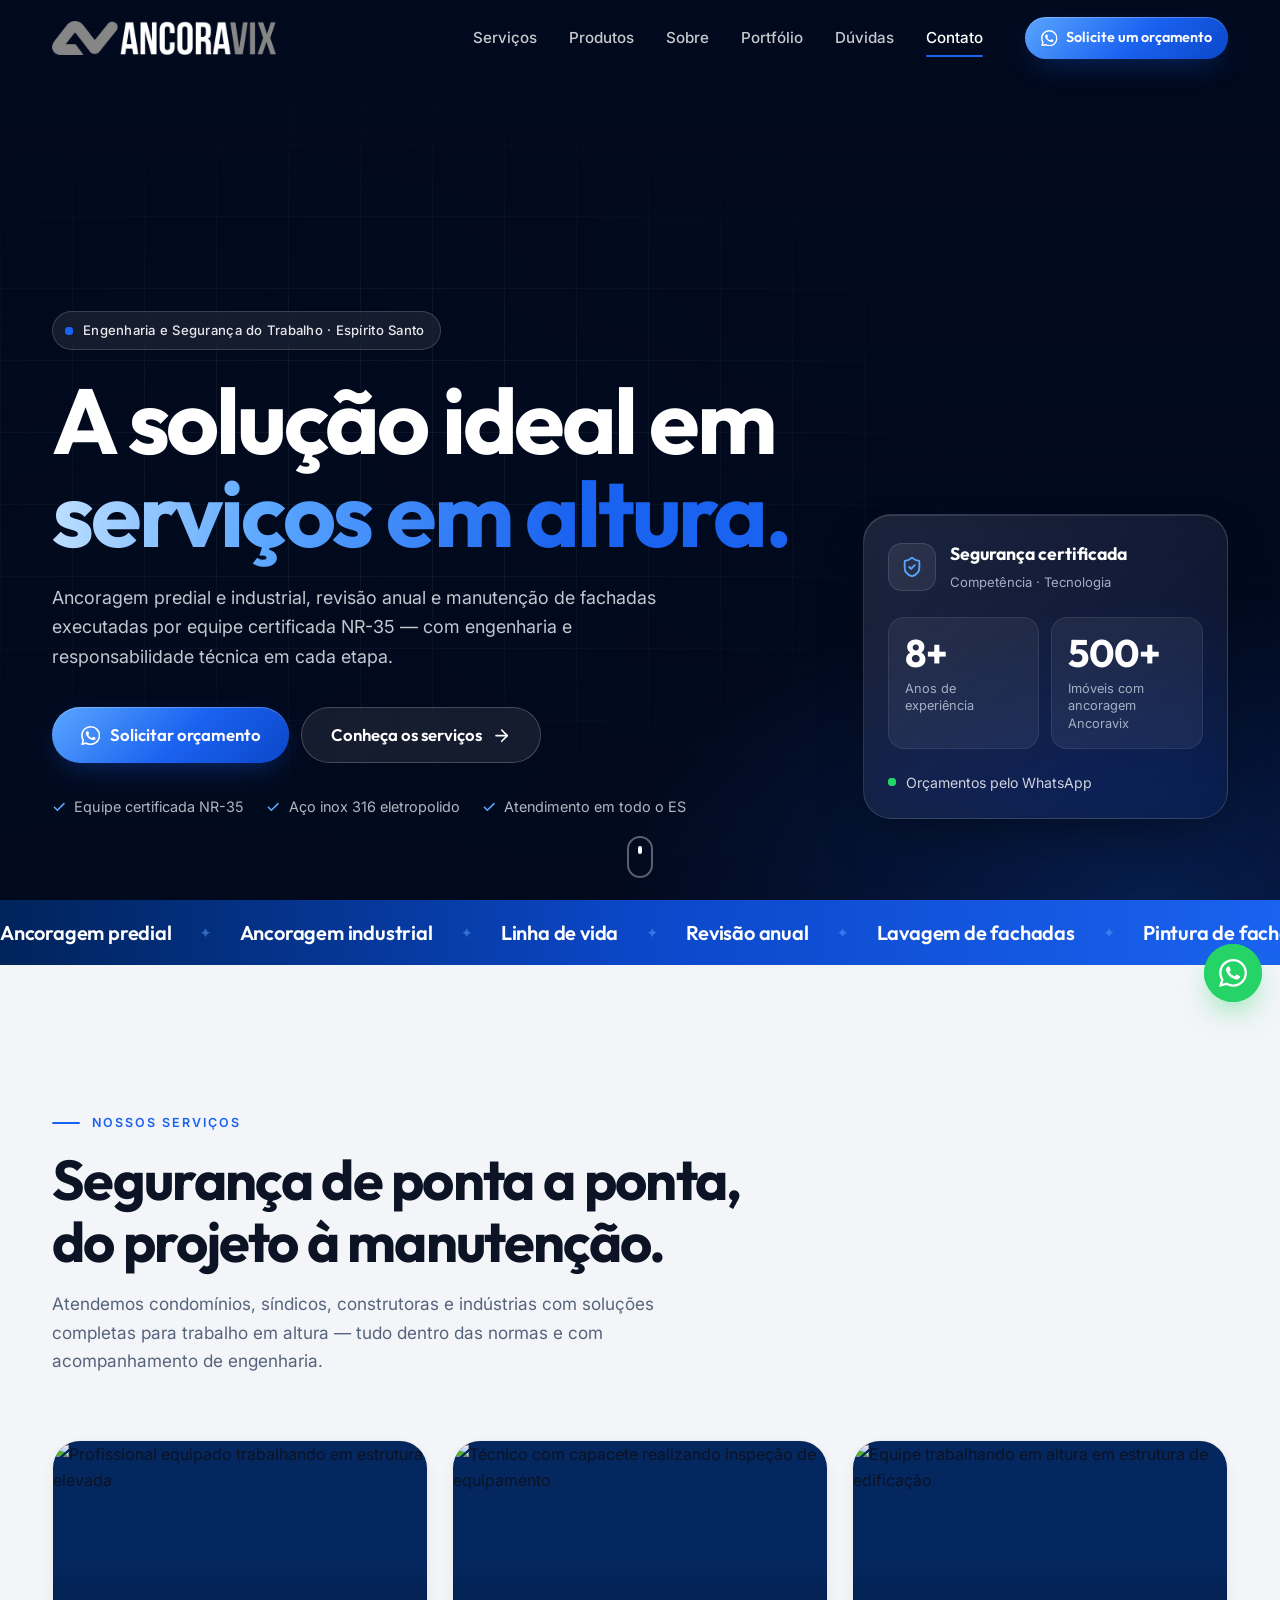
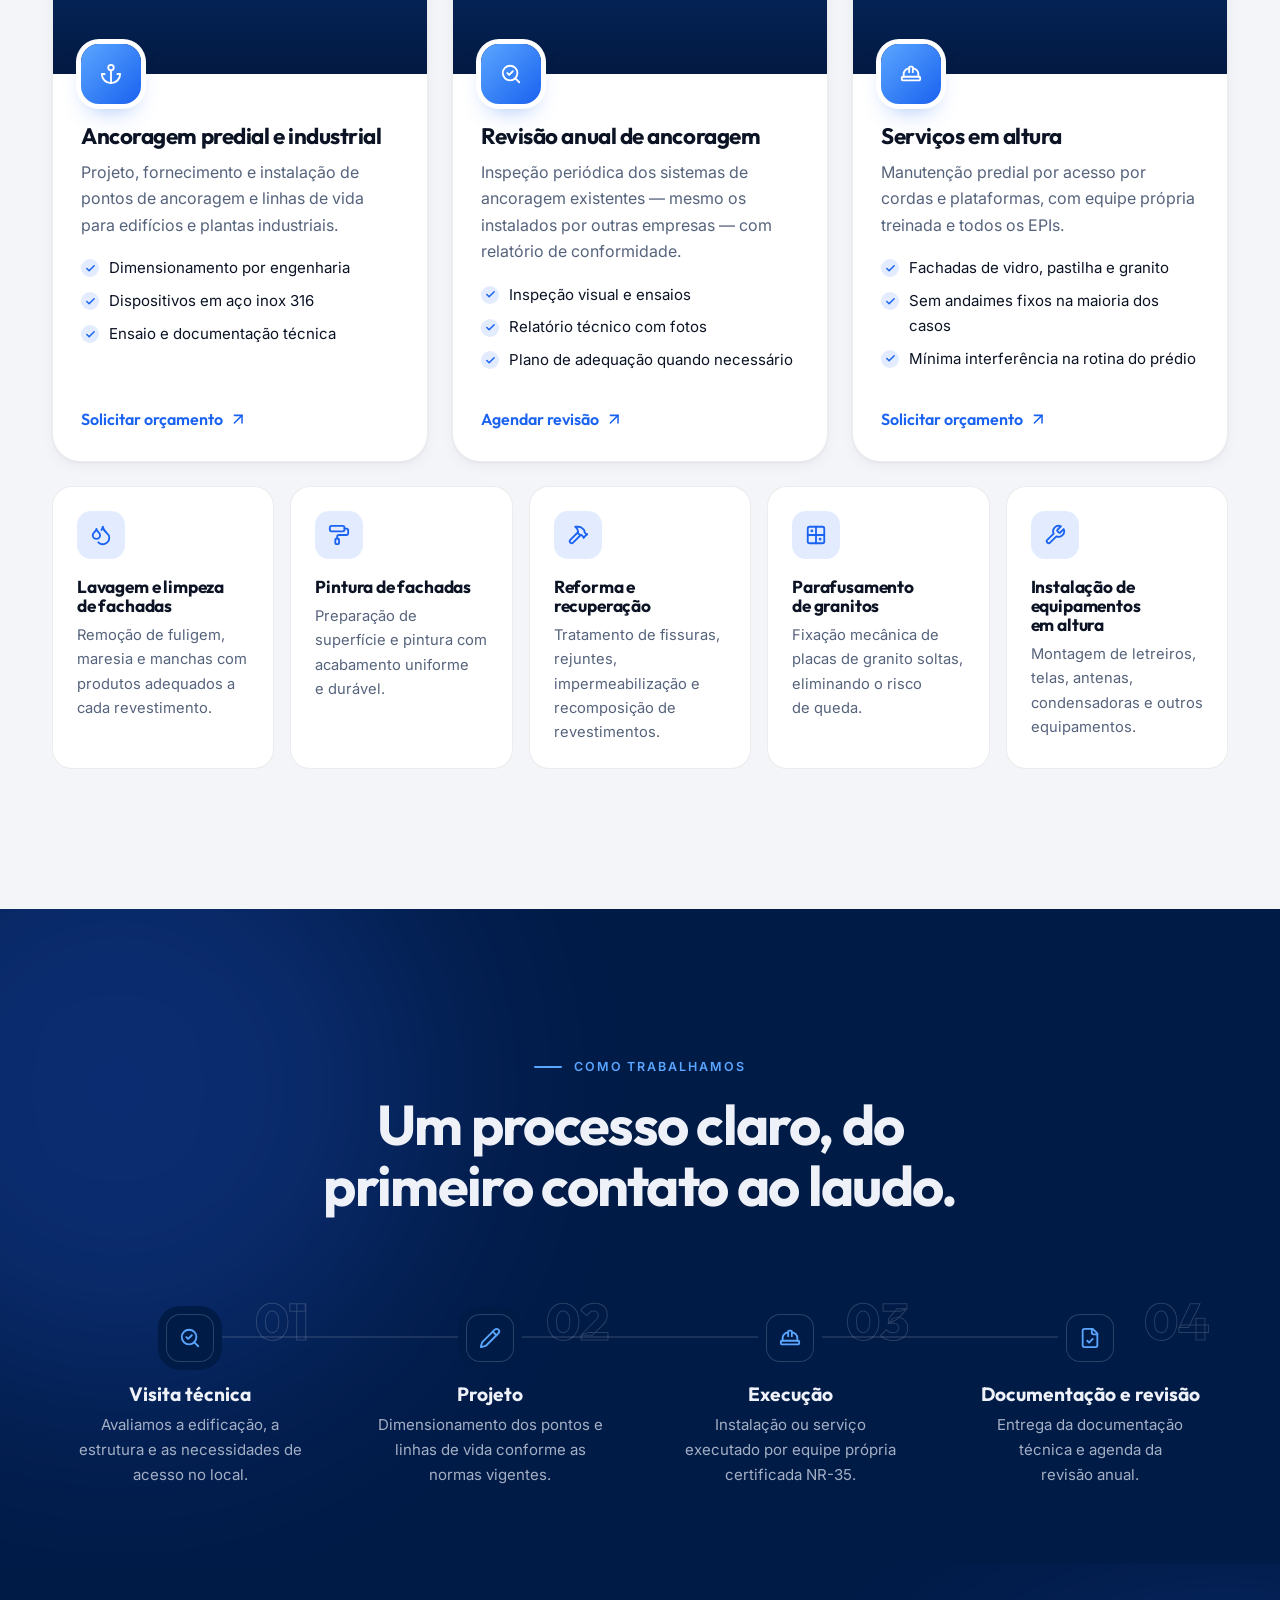
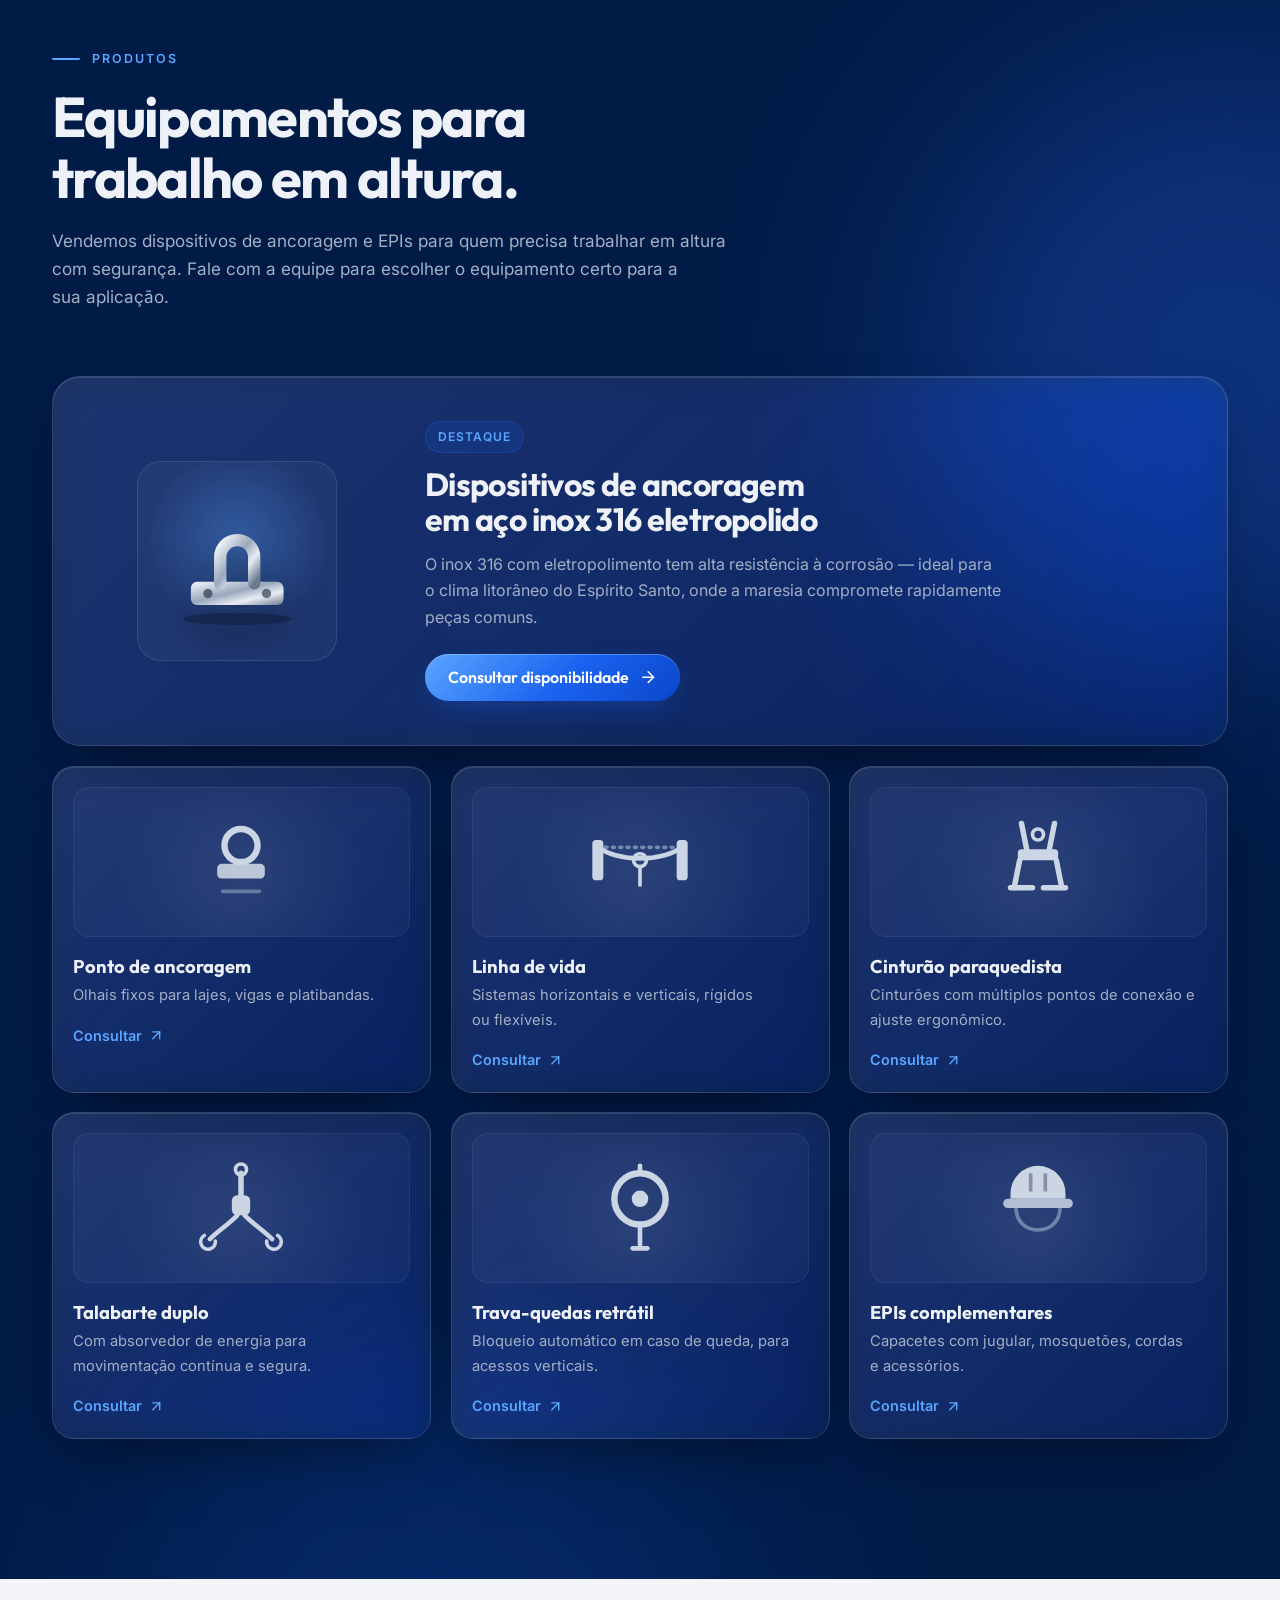
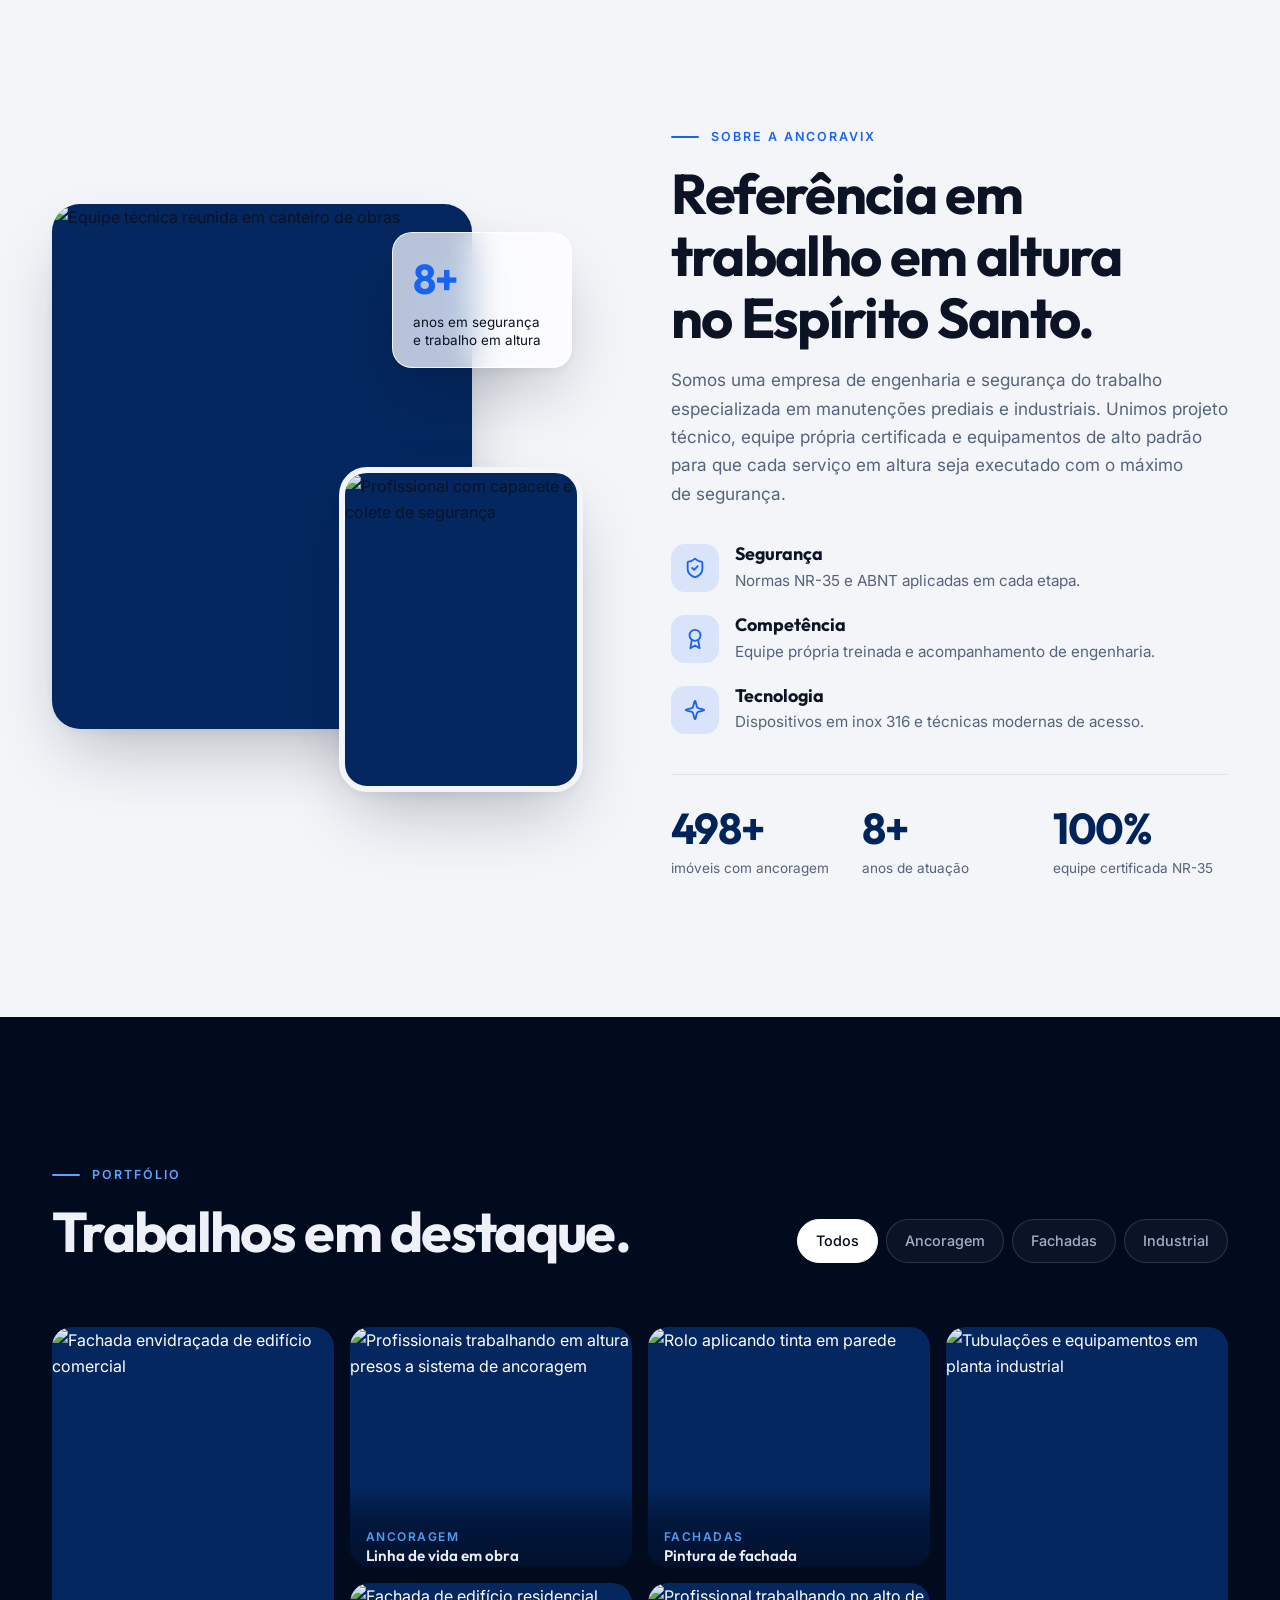
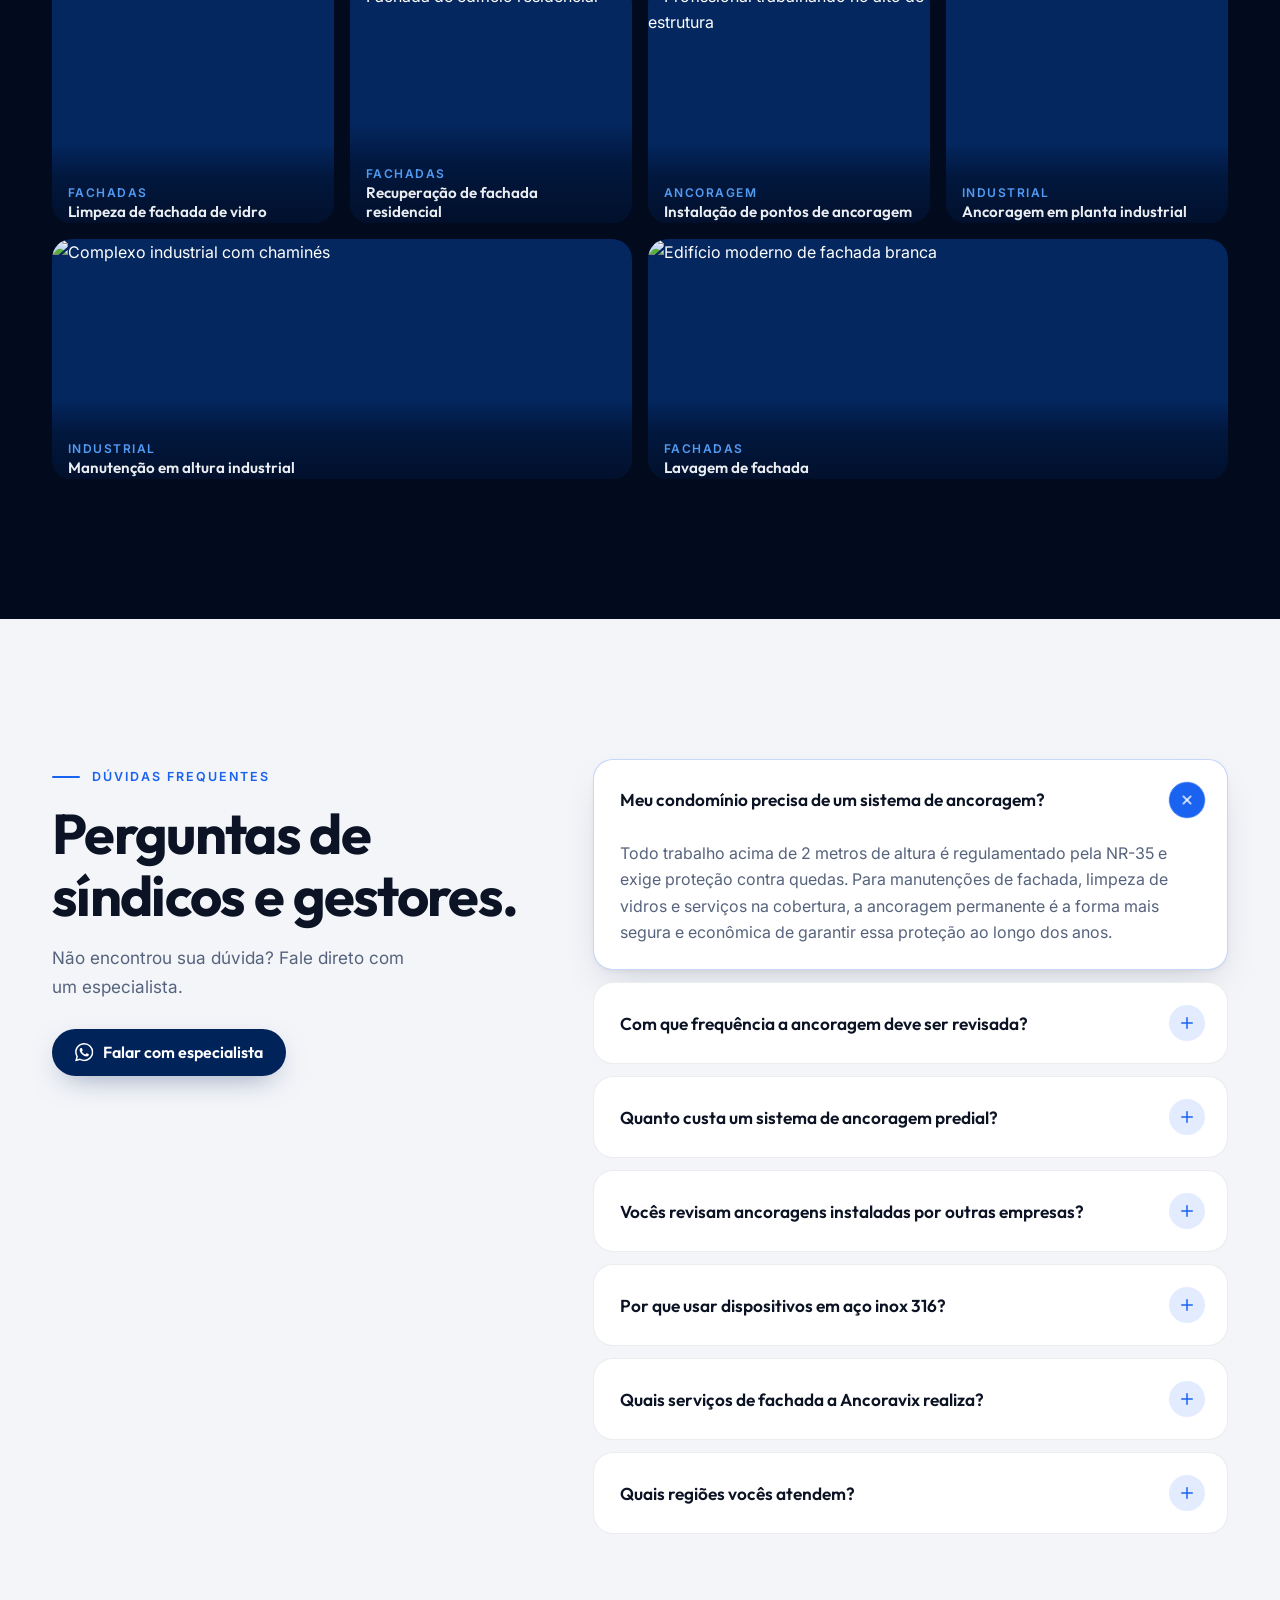
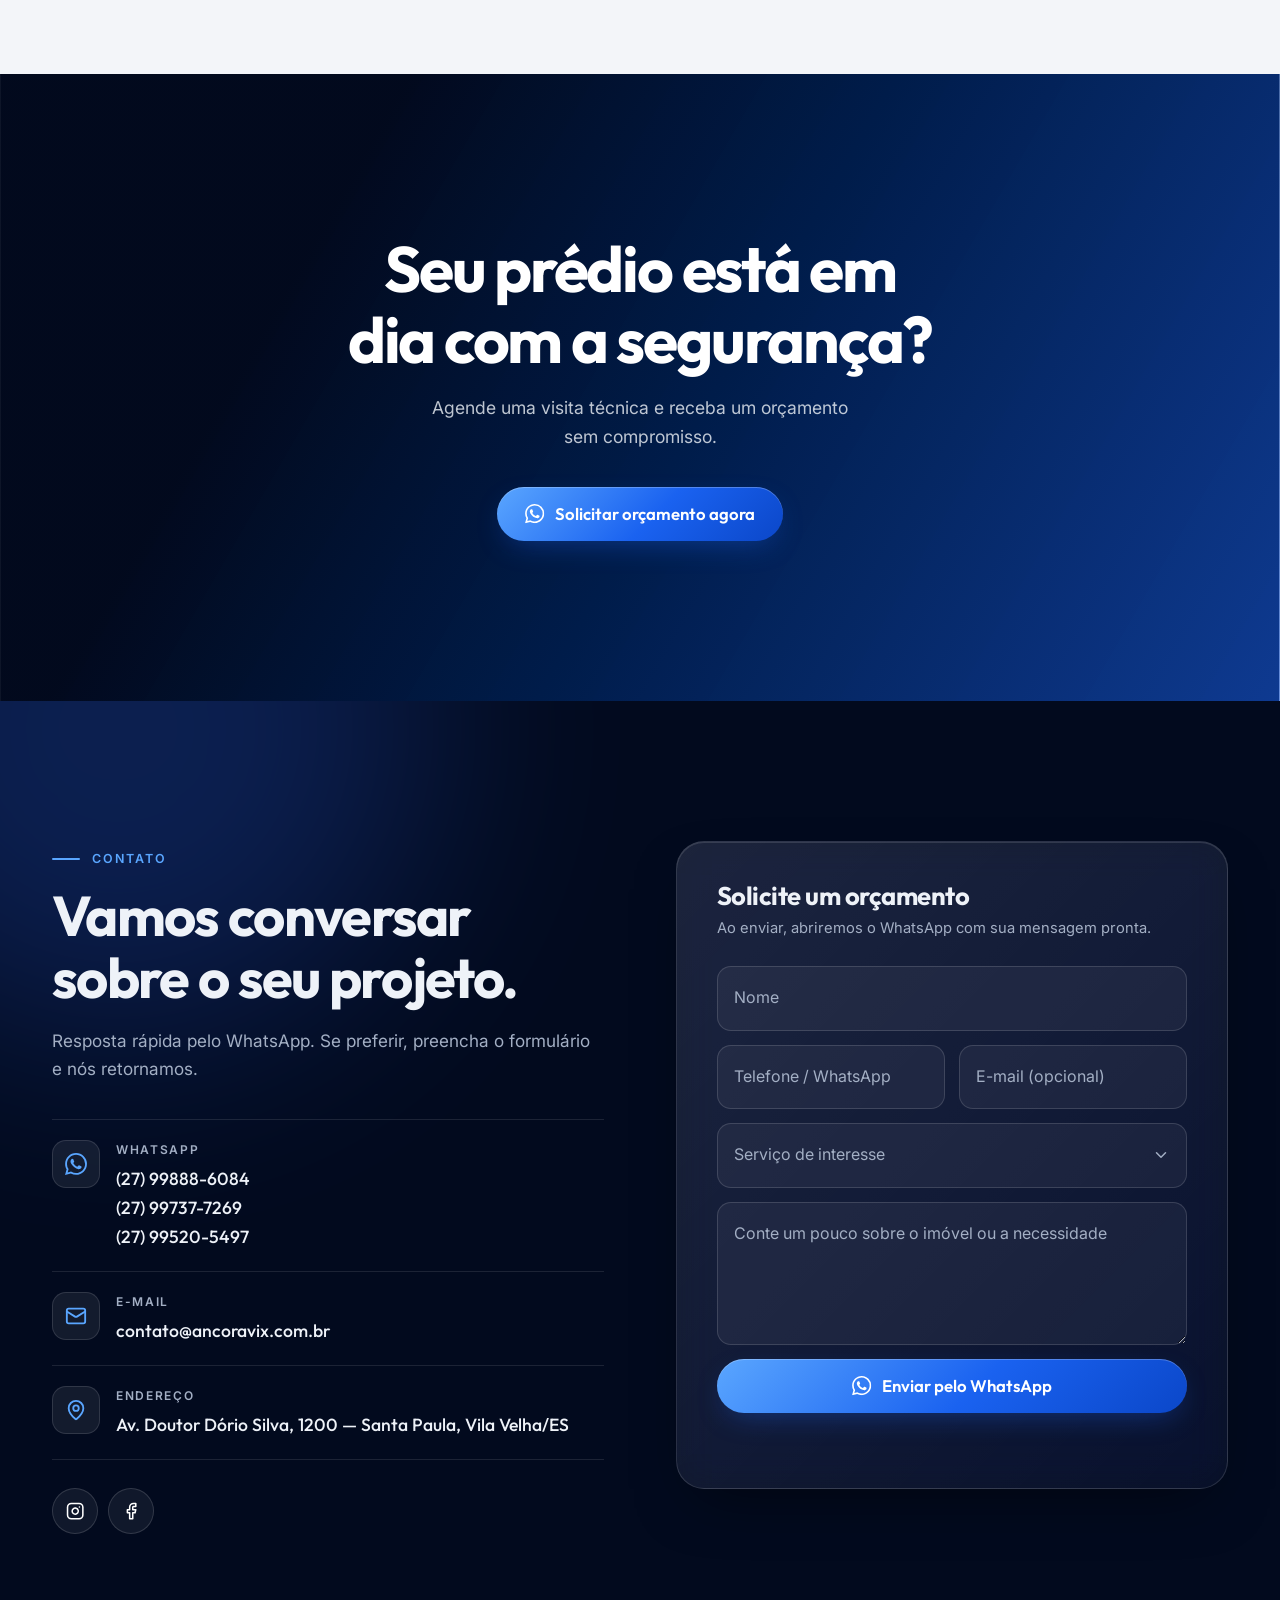
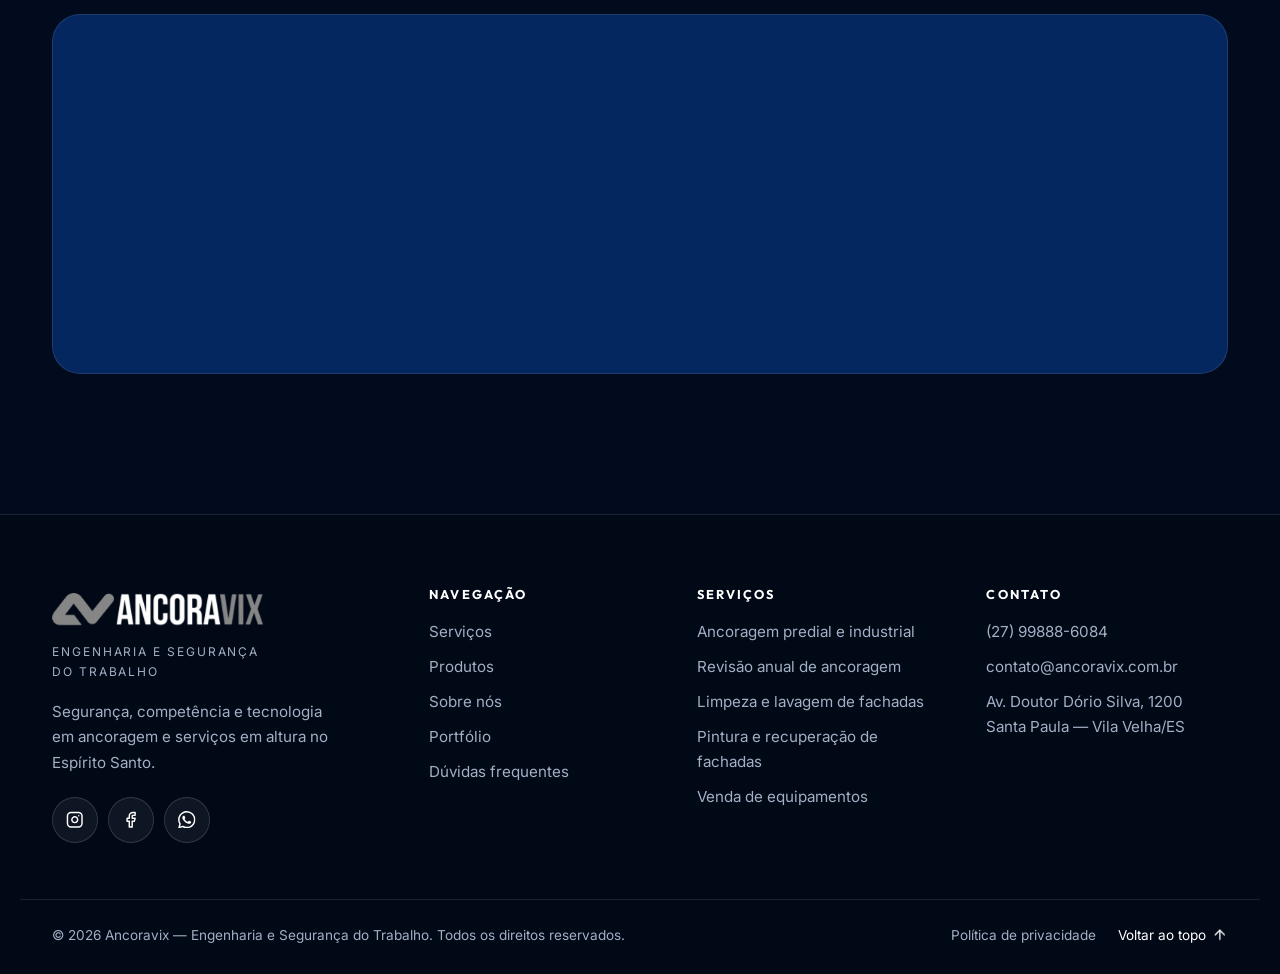
==== commit 3a2fa6e8: "Ajustes de responsividade e novo Instagram - Formulário de contato não vaza mais em telas de até ~34" ====
--- a/index.html
+++ b/index.html
@@ -109,7 +109,7 @@
           "Recuperação de fachadas", "Parafusamento de granito", "Aço inox 316 eletropolido", "Equipamentos de proteção individual"
         ],
         "sameAs": [
-          "https://www.instagram.com/ancoravixengenharia",
+          "https://www.instagram.com/ancoravix/",
           "https://www.facebook.com/ancoravix"
         ],
         "hasOfferCatalog": {
@@ -803,7 +803,7 @@
           </ul>
 
           <div class="socials" data-reveal style="--d:.3s">
-            <a href="https://www.instagram.com/ancoravixengenharia" target="_blank" rel="noopener" aria-label="Instagram da Ancoravix"><svg class="icon"><use href="#i-instagram"/></svg></a>
+            <a href="https://www.instagram.com/ancoravix/" target="_blank" rel="noopener" aria-label="Instagram da Ancoravix"><svg class="icon"><use href="#i-instagram"/></svg></a>
             <a href="https://www.facebook.com/ancoravix" target="_blank" rel="noopener" aria-label="Facebook da Ancoravix"><svg class="icon"><use href="#i-facebook"/></svg></a>
           </div>
         </div>
@@ -856,7 +856,7 @@
 
       <div class="container">
         <div class="map-wrap" data-reveal>
-          <iframe title="Mapa: Ancoravix em Vila Velha/ES" loading="lazy" referrerpolicy="no-referrer-when-downgrade"
+          <iframe title="Mapa: Ancoravix em Vila Velha/ES" loading="lazy" allow="fullscreen" allowfullscreen referrerpolicy="no-referrer-when-downgrade"
                   src="https://www.google.com/maps?q=Avenida+Doutor+D%C3%B3rio+Silva,+1200,+Vila+Velha,+ES&output=embed"></iframe>
         </div>
       </div>
@@ -873,7 +873,7 @@
         <p class="footer-tagline">Engenharia e Segurança do Trabalho</p>
         <p>Segurança, competência e tecnologia em ancoragem e serviços em altura no Espírito Santo.</p>
         <div class="socials">
-          <a href="https://www.instagram.com/ancoravixengenharia" target="_blank" rel="noopener" aria-label="Instagram"><svg class="icon"><use href="#i-instagram"/></svg></a>
+          <a href="https://www.instagram.com/ancoravix/" target="_blank" rel="noopener" aria-label="Instagram"><svg class="icon"><use href="#i-instagram"/></svg></a>
           <a href="https://www.facebook.com/ancoravix" target="_blank" rel="noopener" aria-label="Facebook"><svg class="icon"><use href="#i-facebook"/></svg></a>
           <a href="https://wa.me/5527998886084" target="_blank" rel="noopener" aria-label="WhatsApp"><svg class="icon"><use href="#i-whatsapp"/></svg></a>
         </div>
--- a/css/style.css
+++ b/css/style.css
@@ -218,7 +218,7 @@
 }
 .btn-dark:hover { background: var(--navy-700); }
 
-.btn-sm { padding: .65em 1.1em; font-size: .9rem; }
+.btn-sm { padding: .65em 1.1em; font-size: .9rem; min-height: 42px; }
 .btn-lg { padding: 1em 1.7em; font-size: 1.05rem; }
 .btn-block { width: 100%; }
 
@@ -254,6 +254,7 @@
   align-items: center;
   gap: 12px;
   margin-right: auto;
+  min-height: 44px;
   position: relative;
   z-index: 2;
 }
@@ -796,8 +797,9 @@
   font-family: var(--font-display);
   font-weight: 600;
   color: var(--accent);
-  background: linear-gradient(currentColor, currentColor) 0 100% / 0 2px no-repeat;
-  padding-bottom: 2px;
+  min-height: 44px;
+  margin-bottom: -8px;
+  background: linear-gradient(currentColor, currentColor) 0 calc(50% + .8em) / 0 2px no-repeat;
   transition: background-size .4s var(--ease);
 }
 .link-arrow .icon { transition: transform .4s var(--ease); }
@@ -808,8 +810,17 @@
   display: grid;
   gap: 16px;
   margin-top: 20px;
-  grid-template-columns: repeat(auto-fit, minmax(210px, 1fr));
-}
+}
+@media (min-width: 520px) and (max-width: 819px) {
+  .services-mini { grid-template-columns: repeat(2, minmax(0, 1fr)); }
+  .services-mini > :last-child { grid-column: 1 / -1; }
+}
+@media (min-width: 820px) { .services-mini { grid-template-columns: repeat(6, minmax(0, 1fr)); } }
+@media (min-width: 820px) and (max-width: 1179px) {
+  .services-mini > * { grid-column: span 2; }
+  .services-mini > :nth-child(4), .services-mini > :nth-child(5) { grid-column: span 3; }
+}
+@media (min-width: 1180px) { .services-mini { grid-template-columns: repeat(5, minmax(0, 1fr)); } }
 @media (min-width: 1024px) { .services-mini { margin-top: 24px; } }
 .mini-card {
   padding: 24px;
@@ -988,7 +999,9 @@
   display: inline-flex;
   align-items: center;
   gap: 6px;
-  margin-top: 16px;
+  min-height: 44px;
+  margin-top: 6px;
+  margin-bottom: -10px;
   font-size: .9rem;
   font-weight: 600;
   color: var(--accent-2);
@@ -1133,11 +1146,11 @@
   font-weight: 600;
   font-size: .95rem;
   line-height: 1.25;
-  background: linear-gradient(180deg, transparent, rgba(2, 10, 30, .88));
+  background: linear-gradient(180deg, transparent, rgba(2, 10, 30, .55) 35%, rgba(2, 10, 30, .92));
 }
 .g-caption small {
   font-family: var(--font-body);
-  font-size: .7rem;
+  font-size: .75rem;
   font-weight: 600;
   letter-spacing: .12em;
   text-transform: uppercase;
@@ -1296,8 +1309,8 @@
 
 /* ---------- Contato ---------- */
 .contact { background: var(--navy-950); }
-.contact-grid { display: grid; gap: 48px; align-items: start; }
-@media (min-width: 1000px) { .contact-grid { grid-template-columns: 1fr 1fr; gap: 72px; } }
+.contact-grid { display: grid; grid-template-columns: minmax(0, 1fr); gap: 48px; align-items: start; }
+@media (min-width: 1000px) { .contact-grid { grid-template-columns: minmax(0, 1fr) minmax(0, 1fr); gap: 72px; } }
 
 .contact-list { display: grid; margin-top: 36px; }
 .contact-list li {
@@ -1311,7 +1324,7 @@
 .contact-list small {
   display: block;
   margin-bottom: 4px;
-  font-size: .72rem;
+  font-size: .75rem;
   font-weight: 600;
   letter-spacing: .14em;
   text-transform: uppercase;
@@ -1365,6 +1378,8 @@
 }
 .field textarea { resize: vertical; min-height: 120px; }
 .field select {
+  min-width: 0;
+  text-overflow: ellipsis;
   appearance: none;
   -webkit-appearance: none;
   padding-right: 44px;
@@ -1437,7 +1452,7 @@
 .footer-brand .brand-logo { height: 32px; }
 .footer-brand .footer-tagline {
   margin-top: 10px;
-  font-size: .72rem;
+  font-size: .75rem;
   letter-spacing: .16em;
   text-transform: uppercase;
   color: var(--muted-light);
@@ -1511,7 +1526,7 @@
 }
 .legal-toc p {
   margin-bottom: 12px;
-  font-size: .72rem;
+  font-size: .75rem;
   font-weight: 600;
   letter-spacing: .14em;
   text-transform: uppercase;
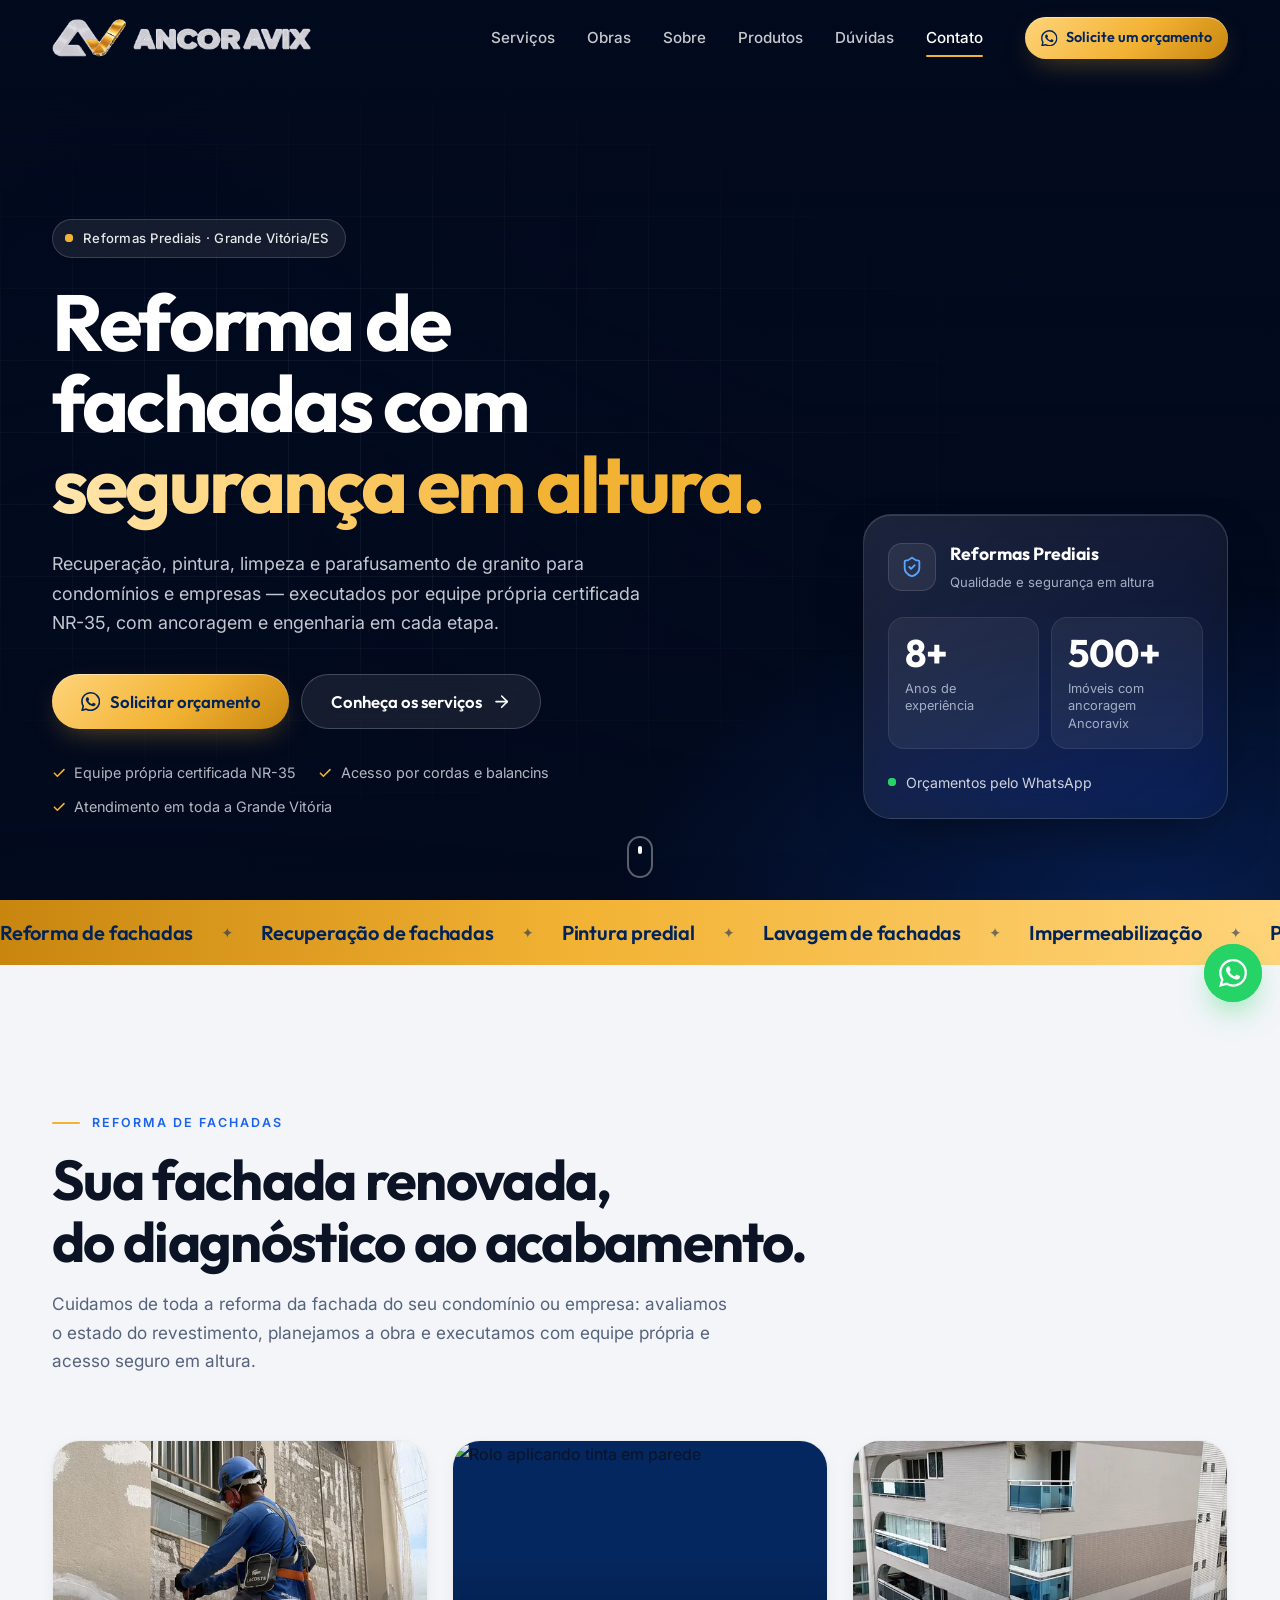
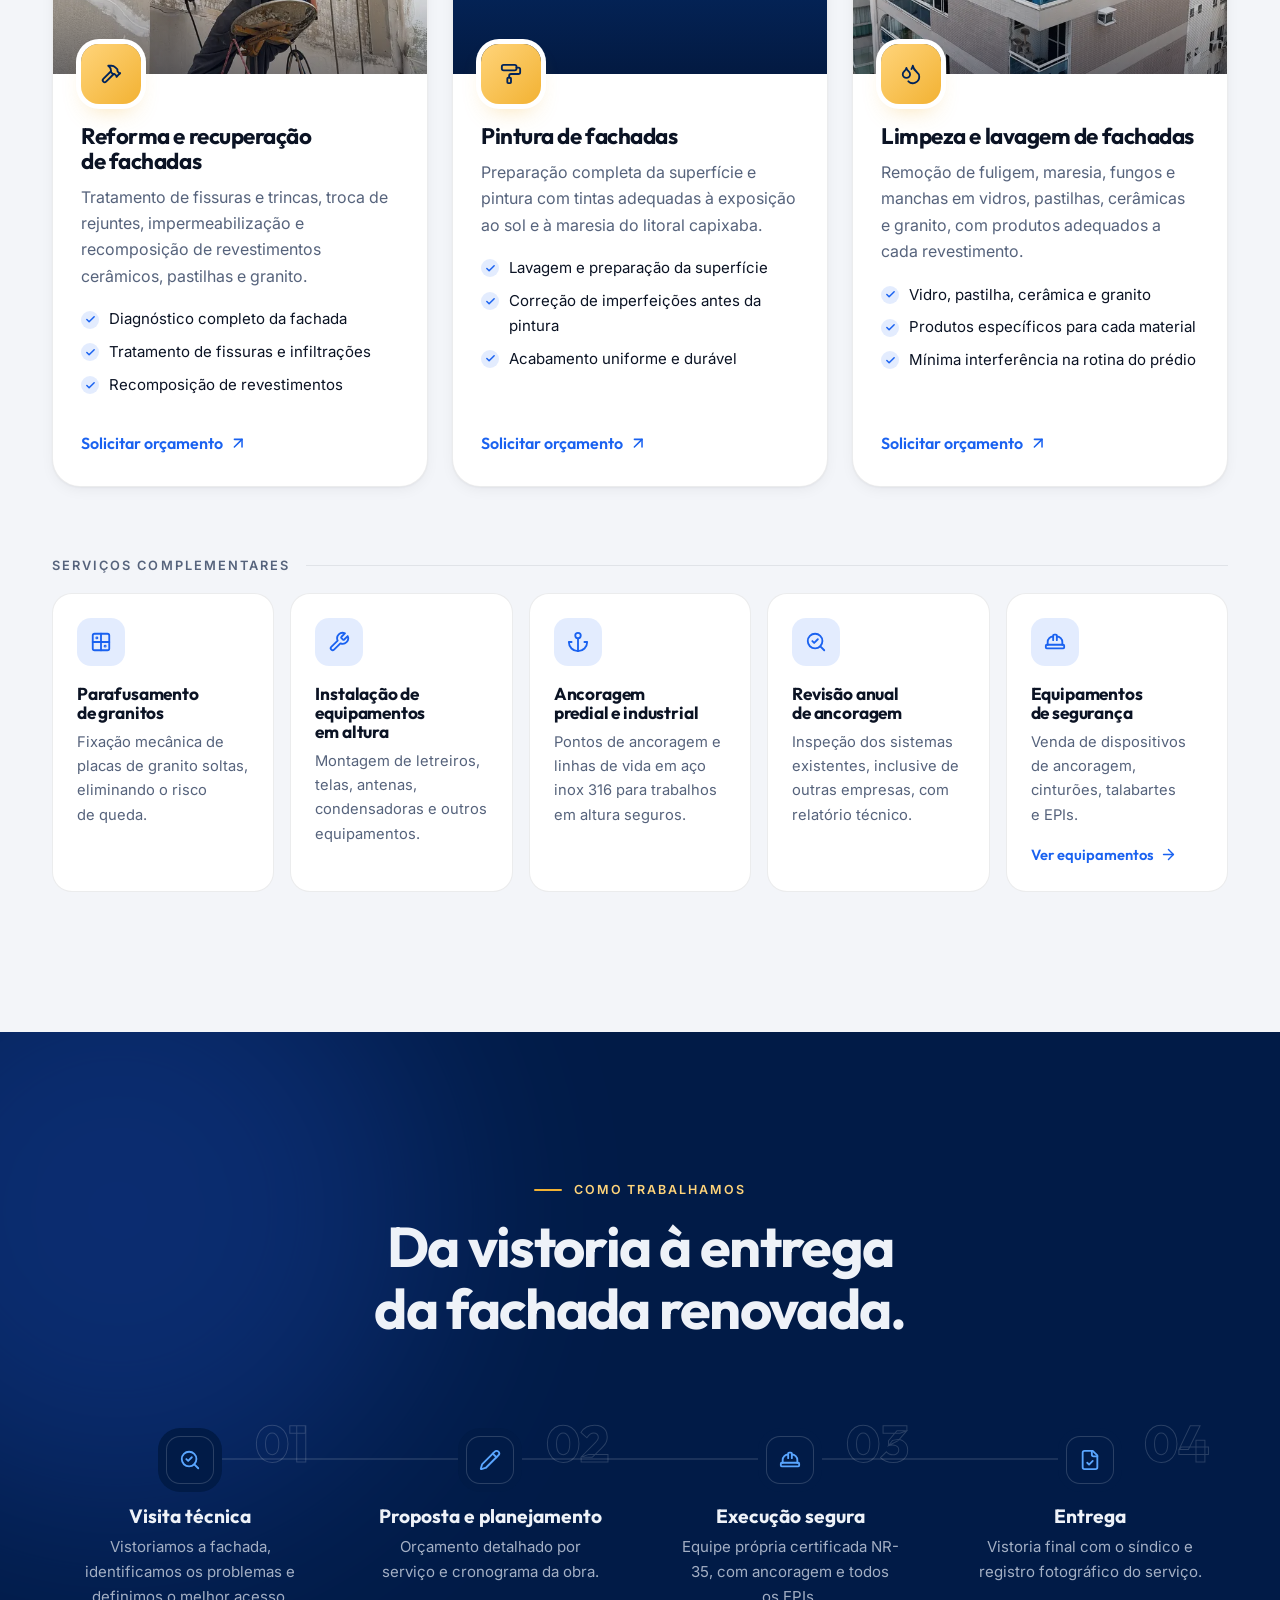
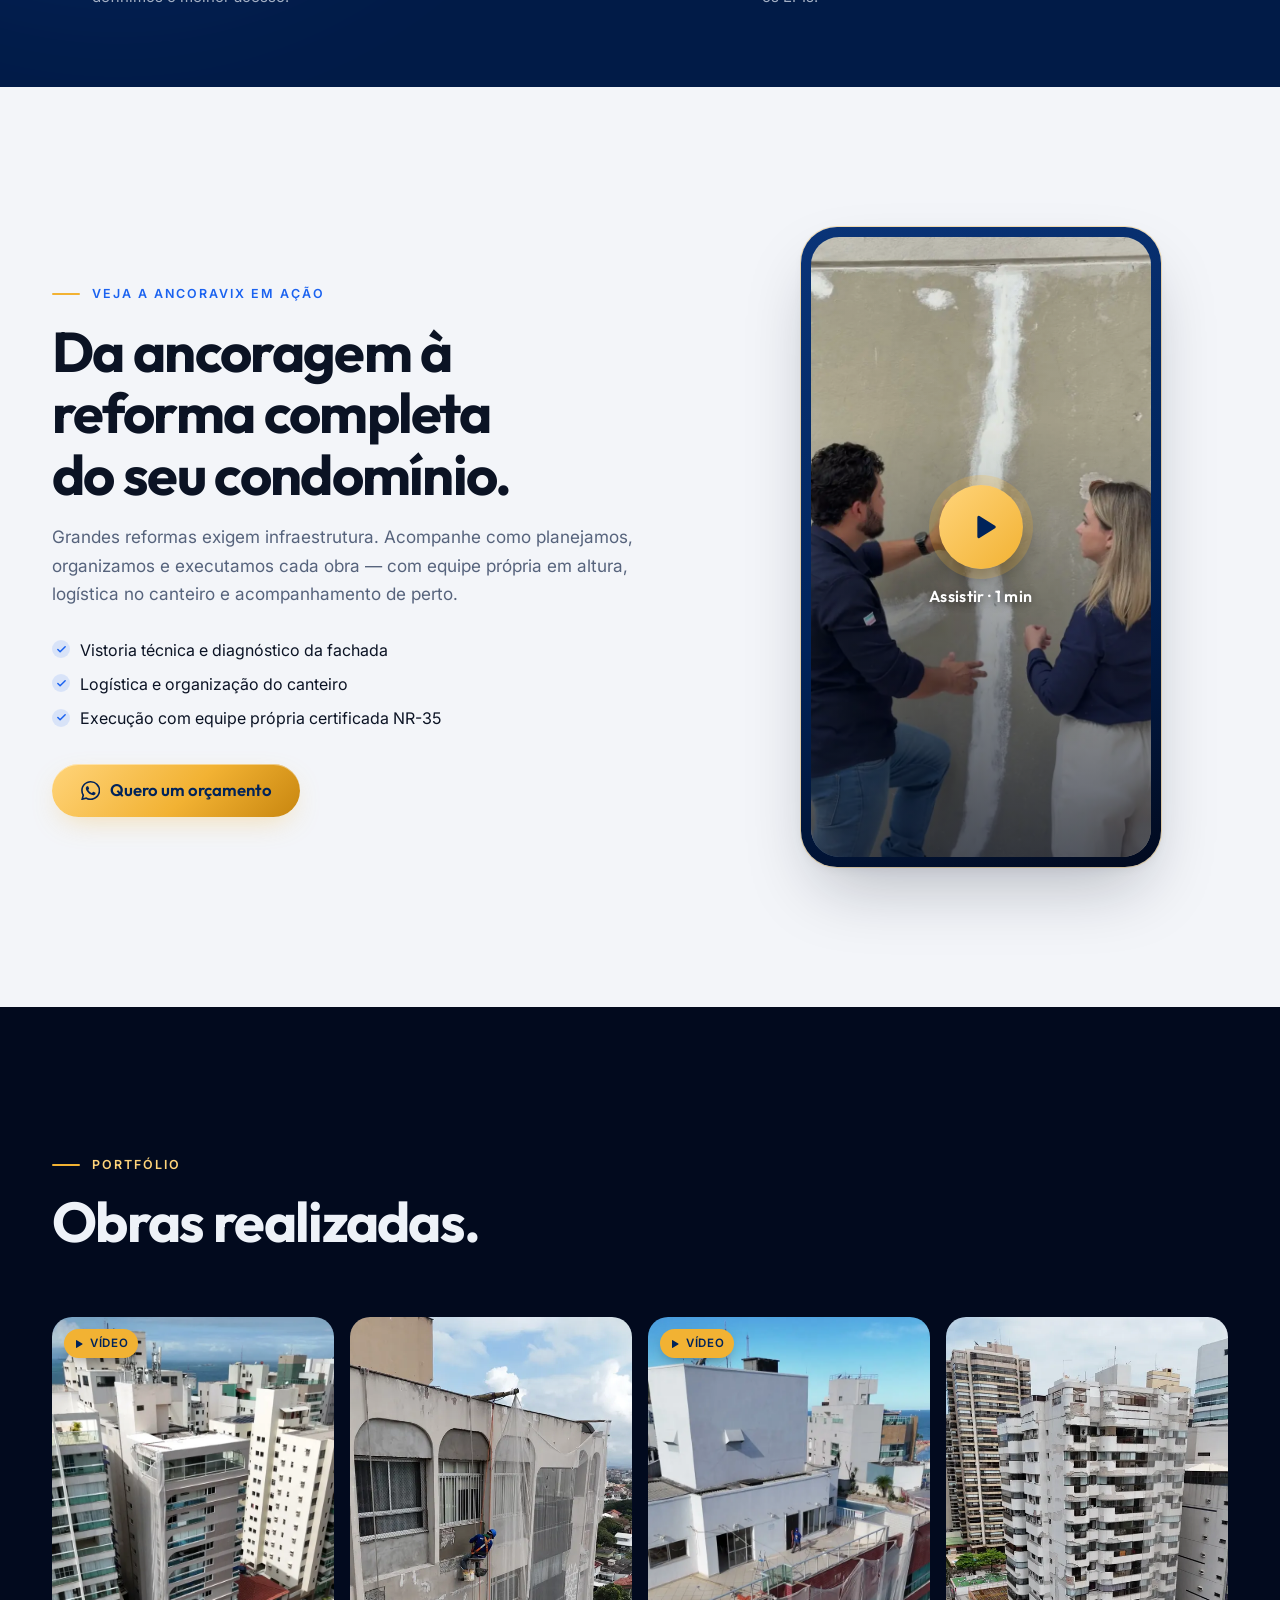
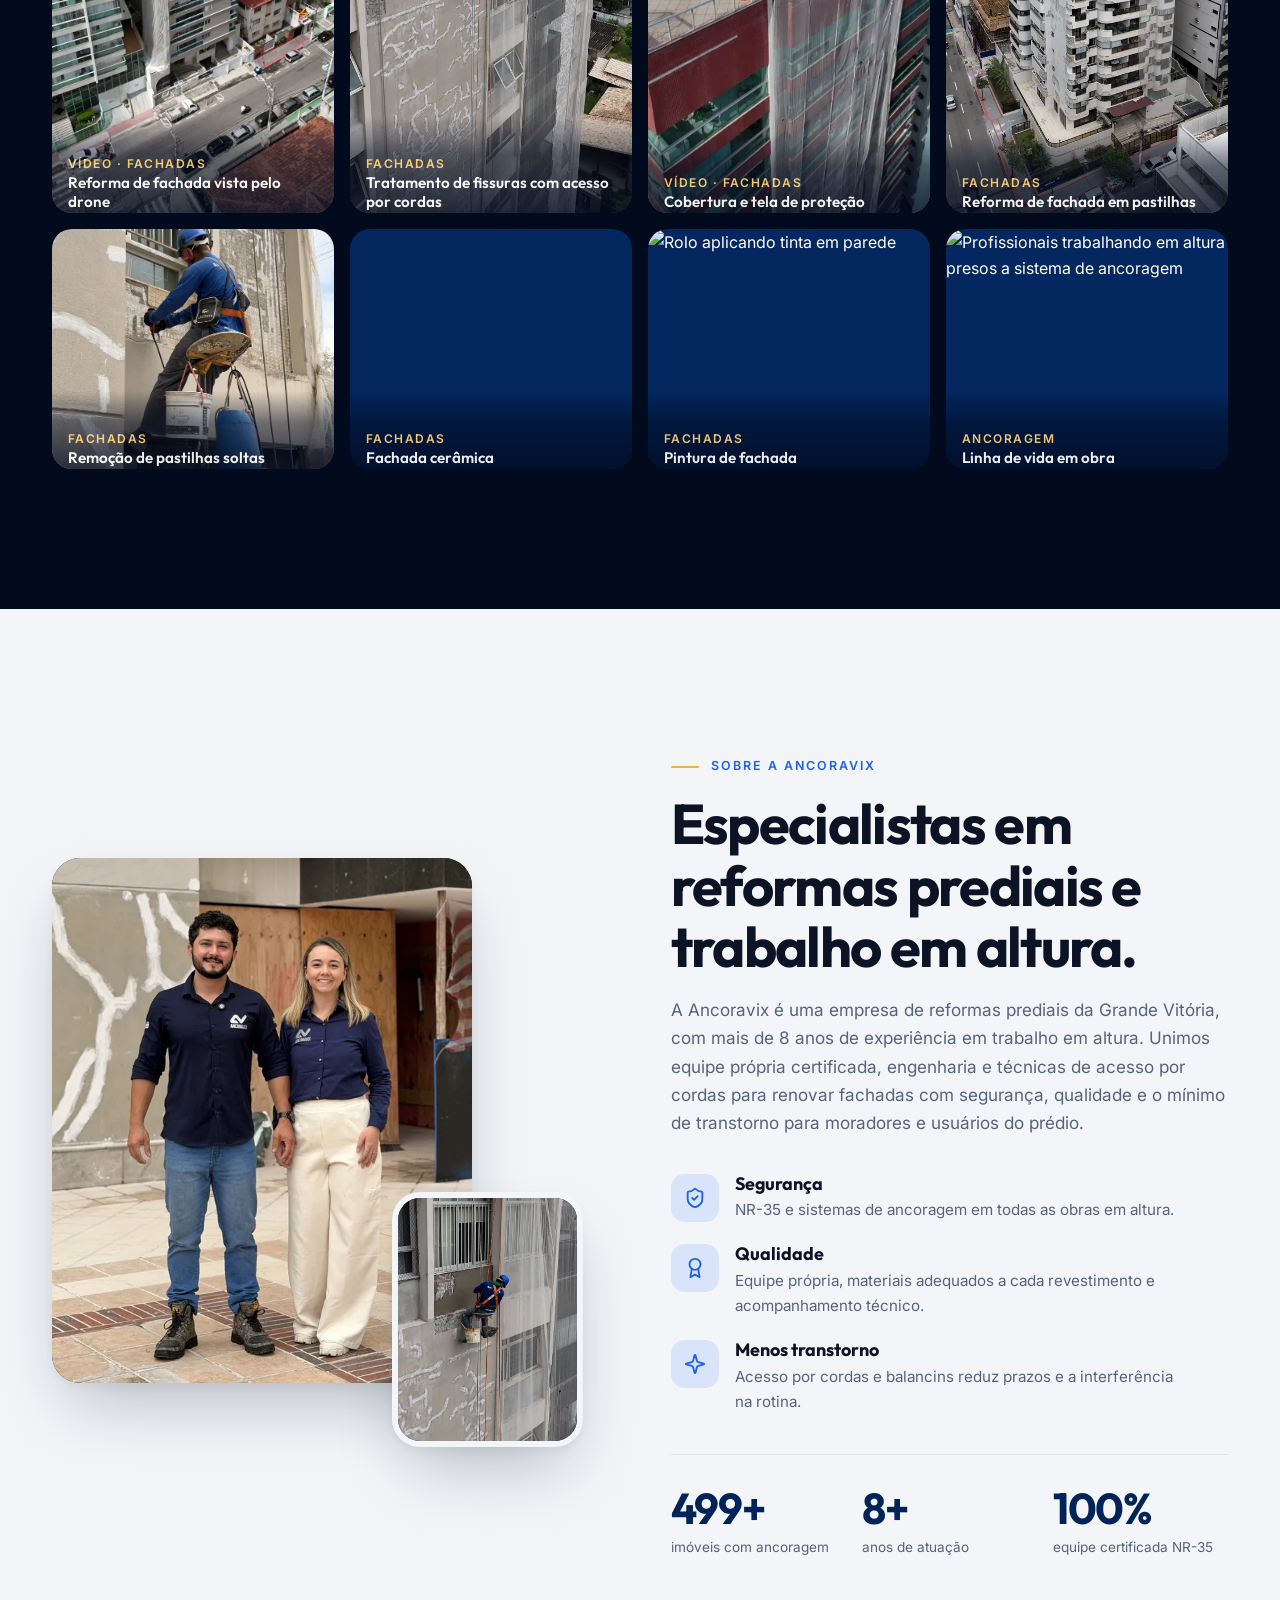
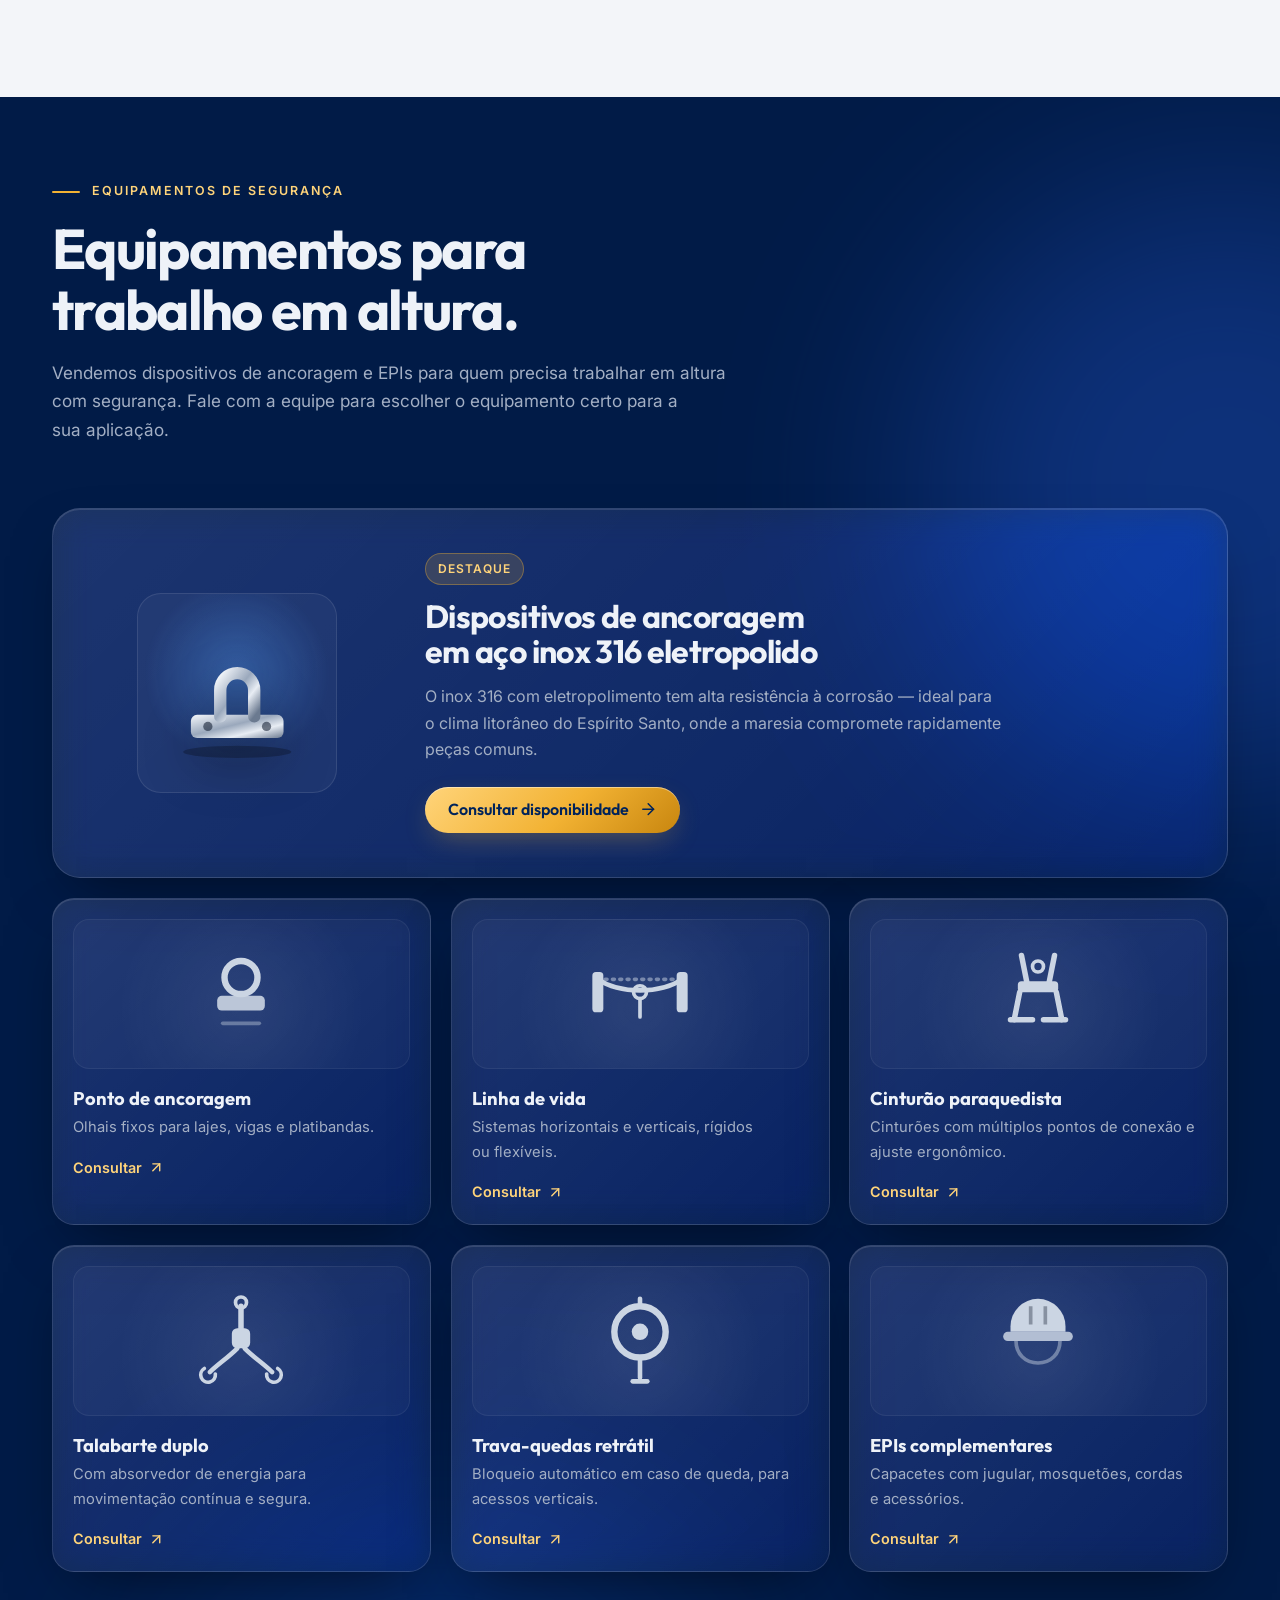
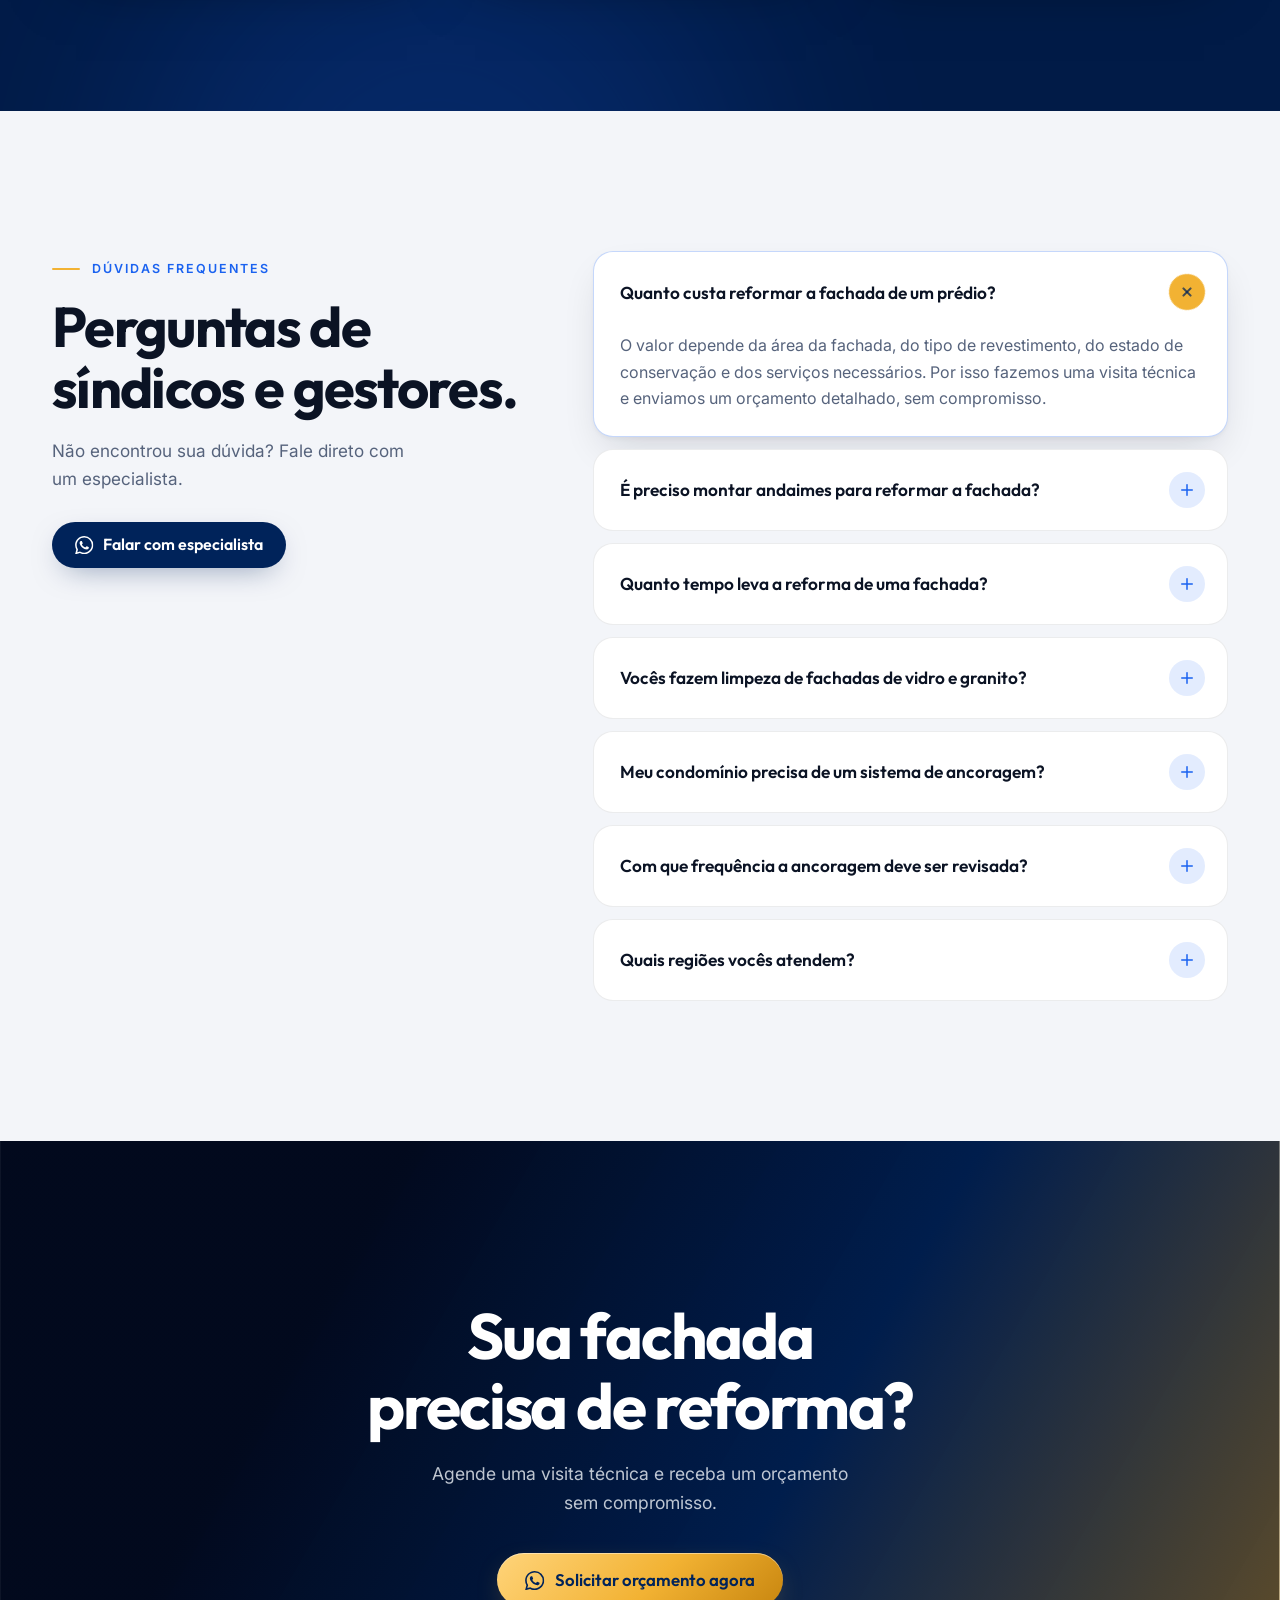
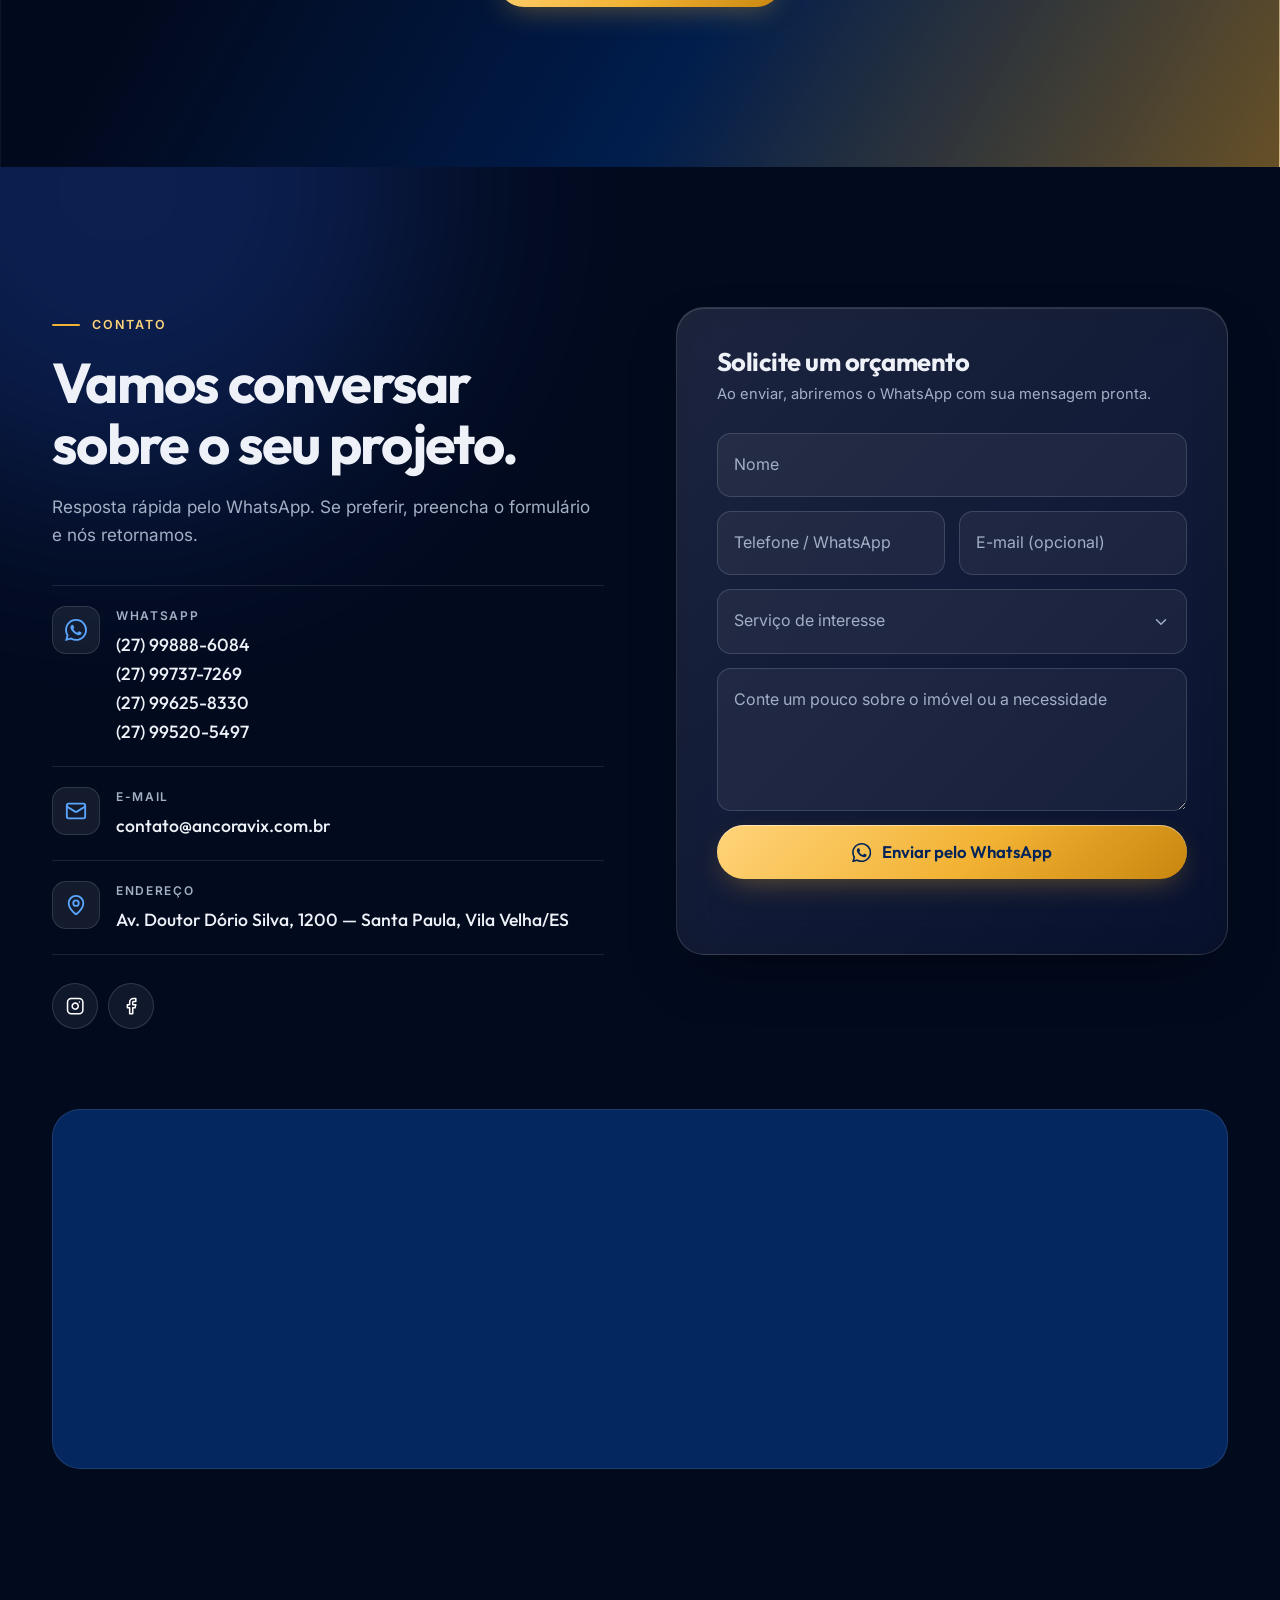
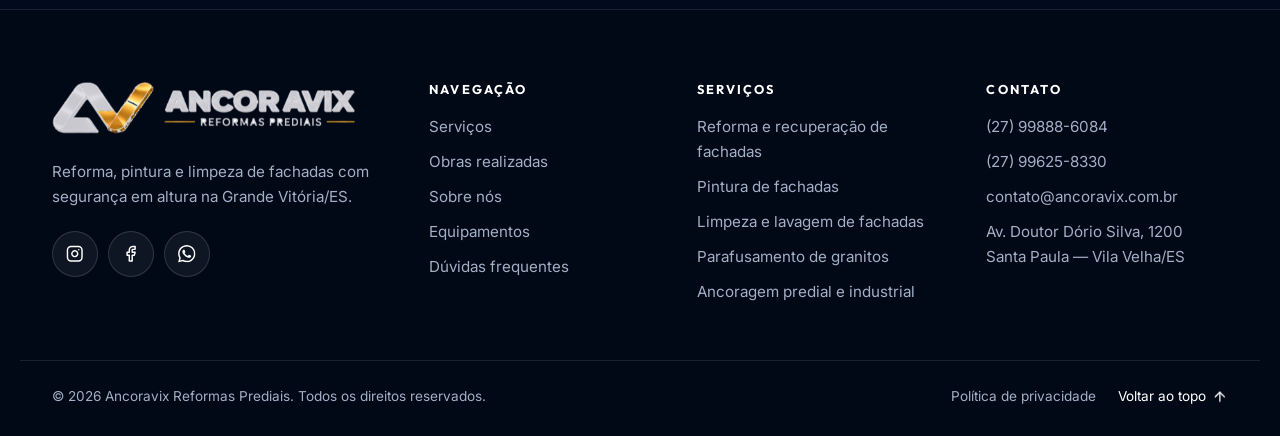
==== commit c18f023b: "Nova identidade Reformas Prediais, foco em fachadas e mídias reais - Logo nova (azul-marinho + doura" ====
--- a/index.html
+++ b/index.html
@@ -5,11 +5,11 @@
   <meta name="viewport" content="width=device-width, initial-scale=1, viewport-fit=cover">
 
   <!-- ===== SEO ===== -->
-  <title>Ancoragem Predial e Industrial em Vila Velha/ES | Ancoravix</title>
-  <meta name="description" content="Ancoragem predial e industrial, revisão anual de ancoragem e serviços em altura (limpeza, pintura e recuperação de fachadas) na Grande Vitória/ES. Equipe NR-35.">
+  <title>Reforma de Fachadas em Vila Velha e Grande Vitória | Ancoravix</title>
+  <meta name="description" content="Reforma, pintura, limpeza e recuperação de fachadas na Grande Vitória/ES, com equipe própria certificada NR-35 e acesso seguro em altura. Orçamento grátis.">
   <meta name="robots" content="index, follow, max-image-preview:large, max-snippet:-1, max-video-preview:-1">
   <link rel="canonical" href="https://ancoravix.com.br/">
-  <meta name="author" content="Ancoravix Engenharia e Segurança do Trabalho">
+  <meta name="author" content="Ancoravix Reformas Prediais">
   <meta name="theme-color" content="#00235A">
   <meta name="format-detection" content="telephone=no">
   <!-- Google Search Console: cole aqui o código de verificação -->
@@ -23,18 +23,18 @@
   <meta property="og:type" content="website">
   <meta property="og:locale" content="pt_BR">
   <meta property="og:site_name" content="Ancoravix">
-  <meta property="og:title" content="Ancoravix | Ancoragem predial e serviços em altura no ES">
-  <meta property="og:description" content="Ancoragem predial e industrial, revisão anual e manutenção de fachadas com equipe certificada NR-35 na Grande Vitória.">
+  <meta property="og:title" content="Ancoravix | Reforma de fachadas na Grande Vitória/ES">
+  <meta property="og:description" content="Reforma, pintura, limpeza e recuperação de fachadas com equipe própria certificada NR-35 e acesso seguro em altura.">
   <!-- Imagem de preview servida pelo GitHub durante a validação na Vercel.
        No lançamento em ancoravix.com.br, troque og:image e twitter:image por https://ancoravix.com.br/assets/img/og-cover.jpg -->
   <meta property="og:image" content="https://raw.githubusercontent.com/luisguiborborema/ancoravix/main/assets/img/og-cover.jpg">
   <meta property="og:image:type" content="image/jpeg">
   <meta property="og:image:width" content="1200">
   <meta property="og:image:height" content="630">
-  <meta property="og:image:alt" content="Ancoravix — A solução ideal em serviços em altura">
+  <meta property="og:image:alt" content="Ancoravix Reformas Prediais — reforma de fachadas com segurança em altura">
   <meta name="twitter:card" content="summary_large_image">
-  <meta name="twitter:title" content="Ancoravix | Ancoragem predial e serviços em altura no ES">
-  <meta name="twitter:description" content="Ancoragem predial e industrial, revisão anual e manutenção de fachadas com equipe certificada NR-35.">
+  <meta name="twitter:title" content="Ancoravix | Reforma de fachadas na Grande Vitória/ES">
+  <meta name="twitter:description" content="Reforma, pintura, limpeza e recuperação de fachadas com equipe própria certificada NR-35.">
   <meta name="twitter:image" content="https://raw.githubusercontent.com/luisguiborborema/ancoravix/main/assets/img/og-cover.jpg">
 
   <link rel="icon" href="assets/img/favicon.png" type="image/png">
@@ -47,9 +47,11 @@
   <link href="https://fonts.googleapis.com/css2?family=Inter:wght@400;500;600&family=Outfit:wght@400;500;600;700;800&display=swap" rel="stylesheet">
 
   <!-- Imagem do hero carregada com prioridade (LCP) -->
-  <link rel="preload" as="image"
-        href="https://images.unsplash.com/photo-1486406146926-c627a92ad1ab?auto=format&fit=crop&w=1920&q=75"
-        imagesrcset="https://images.unsplash.com/photo-1486406146926-c627a92ad1ab?auto=format&fit=crop&w=800&q=70 800w, https://images.unsplash.com/photo-1486406146926-c627a92ad1ab?auto=format&fit=crop&w=1920&q=75 1920w"
+  <link rel="preload" as="image" type="image/webp" media="(min-width: 768px)"
+        imagesrcset="assets/img/obras/hero-acesso-cordas-1280.webp 1280w, assets/img/obras/hero-acesso-cordas-1920.webp 1920w"
+        imagesizes="100vw" fetchpriority="high">
+  <link rel="preload" as="image" type="image/webp" media="(max-width: 767px)"
+        imagesrcset="assets/img/obras/hero-acesso-cordas-mobile-720.webp 720w, assets/img/obras/hero-acesso-cordas-mobile-1080.webp 1080w"
         imagesizes="100vw" fetchpriority="high">
 
   <link rel="stylesheet" href="css/style.css">
@@ -67,24 +69,49 @@
         "@type": "HomeAndConstructionBusiness",
         "@id": "https://ancoravix.com.br/#empresa",
         "name": "Ancoravix",
-        "alternateName": "AncoraVix Engenharia",
+        "alternateName": "Ancoravix Reformas Prediais",
         "legalName": "Ancoravix Engenharia e Segurança do Trabalho LTDA",
-        "slogan": "Segurança, competência, tecnologia",
-        "description": "Empresa de engenharia e segurança do trabalho em Vila Velha/ES especializada em ancoragem predial e industrial, revisão anual de sistemas de ancoragem, serviços em altura (lavagem, pintura, reforma e recuperação de fachadas, parafusamento de granitos, instalação de equipamentos) e venda de dispositivos de ancoragem em aço inox 316 e EPIs para trabalho em altura.",
+        "slogan": "Reformas Prediais",
+        "description": "Empresa de reformas prediais em Vila Velha/ES especializada em reforma, recuperação, pintura e limpeza de fachadas, parafusamento de granitos e serviços em altura, com equipe própria certificada NR-35. Também instala e revisa sistemas de ancoragem predial e industrial e vende equipamentos para trabalho em altura.",
         "url": "https://ancoravix.com.br/",
         "logo": {
           "@type": "ImageObject",
           "url": "https://ancoravix.com.br/assets/img/favicon.png",
-          "width": 100,
-          "height": 100
+          "width": 192,
+          "height": 192
         },
         "image": "https://ancoravix.com.br/assets/img/og-cover.jpg",
         "email": "contato@ancoravix.com.br",
         "telephone": "+55 27 99888-6084",
         "contactPoint": [
-          { "@type": "ContactPoint", "telephone": "+55 27 99888-6084", "contactType": "sales", "areaServed": "BR-ES", "availableLanguage": "Portuguese" },
-          { "@type": "ContactPoint", "telephone": "+55 27 99737-7269", "contactType": "customer service", "areaServed": "BR-ES", "availableLanguage": "Portuguese" },
-          { "@type": "ContactPoint", "telephone": "+55 27 99520-5497", "contactType": "customer service", "areaServed": "BR-ES", "availableLanguage": "Portuguese" }
+          {
+            "@type": "ContactPoint",
+            "telephone": "+55 27 99888-6084",
+            "contactType": "sales",
+            "areaServed": "BR-ES",
+            "availableLanguage": "Portuguese"
+          },
+          {
+            "@type": "ContactPoint",
+            "telephone": "+55 27 99737-7269",
+            "contactType": "sales",
+            "areaServed": "BR-ES",
+            "availableLanguage": "Portuguese"
+          },
+          {
+            "@type": "ContactPoint",
+            "telephone": "+55 27 99625-8330",
+            "contactType": "customer service",
+            "areaServed": "BR-ES",
+            "availableLanguage": "Portuguese"
+          },
+          {
+            "@type": "ContactPoint",
+            "telephone": "+55 27 99520-5497",
+            "contactType": "customer service",
+            "areaServed": "BR-ES",
+            "availableLanguage": "Portuguese"
+          }
         ],
         "address": {
           "@type": "PostalAddress",
@@ -95,18 +122,49 @@
         },
         "hasMap": "https://www.google.com/maps/search/?api=1&query=Avenida+Doutor+D%C3%B3rio+Silva%2C+1200%2C+Vila+Velha+-+ES",
         "areaServed": [
-          { "@type": "City", "name": "Vila Velha" },
-          { "@type": "City", "name": "Vitória" },
-          { "@type": "City", "name": "Serra" },
-          { "@type": "City", "name": "Cariacica" },
-          { "@type": "City", "name": "Viana" },
-          { "@type": "City", "name": "Guarapari" },
-          { "@type": "State", "name": "Espírito Santo" }
+          {
+            "@type": "City",
+            "name": "Vila Velha"
+          },
+          {
+            "@type": "City",
+            "name": "Vitória"
+          },
+          {
+            "@type": "City",
+            "name": "Serra"
+          },
+          {
+            "@type": "City",
+            "name": "Cariacica"
+          },
+          {
+            "@type": "City",
+            "name": "Viana"
+          },
+          {
+            "@type": "City",
+            "name": "Guarapari"
+          },
+          {
+            "@type": "State",
+            "name": "Espírito Santo"
+          }
         ],
         "knowsAbout": [
-          "Ancoragem predial", "Ancoragem industrial", "Linha de vida", "NR-35", "Trabalho em altura",
-          "Acesso por cordas", "Inspeção de sistemas de ancoragem", "Limpeza de fachadas", "Pintura de fachadas",
-          "Recuperação de fachadas", "Parafusamento de granito", "Aço inox 316 eletropolido", "Equipamentos de proteção individual"
+          "Reforma de fachadas",
+          "Recuperação de fachadas",
+          "Pintura de fachadas",
+          "Limpeza de fachadas",
+          "Impermeabilização de fachadas",
+          "Parafusamento de granito",
+          "Reformas prediais",
+          "Acesso por cordas",
+          "Trabalho em altura",
+          "NR-35",
+          "Ancoragem predial",
+          "Linha de vida",
+          "Inspeção de sistemas de ancoragem"
         ],
         "sameAs": [
           "https://www.instagram.com/ancoravix/",
@@ -116,15 +174,112 @@
           "@type": "OfferCatalog",
           "name": "Serviços Ancoravix",
           "itemListElement": [
-            { "@type": "Offer", "itemOffered": { "@type": "Service", "@id": "https://ancoravix.com.br/#ancoragem", "name": "Ancoragem predial e industrial", "serviceType": "Instalação de sistemas de ancoragem", "description": "Projeto, fornecimento e instalação de pontos de ancoragem e linhas de vida para edifícios e plantas industriais, com dispositivos em aço inox 316.", "provider": { "@id": "https://ancoravix.com.br/#empresa" }, "areaServed": "Espírito Santo" } },
-            { "@type": "Offer", "itemOffered": { "@type": "Service", "@id": "https://ancoravix.com.br/#revisao", "name": "Revisão anual de ancoragem", "serviceType": "Inspeção de sistemas de ancoragem", "description": "Inspeção periódica de sistemas de ancoragem existentes, inclusive de outras empresas, com relatório técnico e plano de adequação.", "provider": { "@id": "https://ancoravix.com.br/#empresa" }, "areaServed": "Espírito Santo" } },
-            { "@type": "Offer", "itemOffered": { "@type": "Service", "@id": "https://ancoravix.com.br/#altura", "name": "Serviços em altura", "serviceType": "Manutenção predial em altura", "description": "Manutenção predial por acesso por cordas e plataformas com equipe própria certificada NR-35.", "provider": { "@id": "https://ancoravix.com.br/#empresa" }, "areaServed": "Espírito Santo" } },
-            { "@type": "Offer", "itemOffered": { "@type": "Service", "name": "Lavagem e limpeza de fachadas", "description": "Remoção de fuligem, maresia e manchas com produtos adequados a cada revestimento.", "provider": { "@id": "https://ancoravix.com.br/#empresa" } } },
-            { "@type": "Offer", "itemOffered": { "@type": "Service", "name": "Pintura de fachadas", "description": "Preparação de superfície e pintura de fachadas com acabamento uniforme e durável.", "provider": { "@id": "https://ancoravix.com.br/#empresa" } } },
-            { "@type": "Offer", "itemOffered": { "@type": "Service", "name": "Reforma e recuperação de fachadas", "description": "Tratamento de fissuras, rejuntes, impermeabilização e recomposição de revestimentos.", "provider": { "@id": "https://ancoravix.com.br/#empresa" } } },
-            { "@type": "Offer", "itemOffered": { "@type": "Service", "name": "Parafusamento de granitos", "description": "Fixação mecânica de placas de granito soltas em fachadas, eliminando o risco de queda.", "provider": { "@id": "https://ancoravix.com.br/#empresa" } } },
-            { "@type": "Offer", "itemOffered": { "@type": "Service", "name": "Instalação de equipamentos em altura", "description": "Montagem de letreiros, telas, antenas, condensadoras e outros equipamentos em altura.", "provider": { "@id": "https://ancoravix.com.br/#empresa" } } },
-            { "@type": "Offer", "itemOffered": { "@type": "Service", "name": "Venda de equipamentos para trabalho em altura", "description": "Dispositivos de ancoragem em aço inox 316 eletropolido, linhas de vida, cinturões paraquedista, talabartes, trava-quedas e EPIs.", "provider": { "@id": "https://ancoravix.com.br/#empresa" } } }
+            {
+              "@type": "Offer",
+              "itemOffered": {
+                "@type": "Service",
+                "name": "Reforma e recuperação de fachadas",
+                "description": "Tratamento de fissuras e trincas, troca de rejuntes, impermeabilização e recomposição de revestimentos cerâmicos, pastilhas e granito.",
+                "provider": {
+                  "@id": "https://ancoravix.com.br/#empresa"
+                },
+                "areaServed": "Espírito Santo",
+                "@id": "https://ancoravix.com.br/#reforma-fachadas",
+                "serviceType": "Reforma de fachadas"
+              }
+            },
+            {
+              "@type": "Offer",
+              "itemOffered": {
+                "@type": "Service",
+                "name": "Pintura de fachadas",
+                "description": "Preparação da superfície e pintura de fachadas com tintas adequadas à exposição ao sol e à maresia.",
+                "provider": {
+                  "@id": "https://ancoravix.com.br/#empresa"
+                },
+                "areaServed": "Espírito Santo",
+                "@id": "https://ancoravix.com.br/#pintura-fachadas",
+                "serviceType": "Pintura predial"
+              }
+            },
+            {
+              "@type": "Offer",
+              "itemOffered": {
+                "@type": "Service",
+                "name": "Limpeza e lavagem de fachadas",
+                "description": "Remoção de fuligem, maresia, fungos e manchas em vidros, pastilhas, cerâmicas e granito.",
+                "provider": {
+                  "@id": "https://ancoravix.com.br/#empresa"
+                },
+                "areaServed": "Espírito Santo",
+                "@id": "https://ancoravix.com.br/#limpeza-fachadas",
+                "serviceType": "Limpeza de fachadas"
+              }
+            },
+            {
+              "@type": "Offer",
+              "itemOffered": {
+                "@type": "Service",
+                "name": "Parafusamento de granitos",
+                "description": "Fixação mecânica de placas de granito soltas em fachadas, eliminando o risco de queda.",
+                "provider": {
+                  "@id": "https://ancoravix.com.br/#empresa"
+                },
+                "areaServed": "Espírito Santo"
+              }
+            },
+            {
+              "@type": "Offer",
+              "itemOffered": {
+                "@type": "Service",
+                "name": "Instalação de equipamentos em altura",
+                "description": "Montagem de letreiros, telas, antenas, condensadoras e outros equipamentos em altura.",
+                "provider": {
+                  "@id": "https://ancoravix.com.br/#empresa"
+                },
+                "areaServed": "Espírito Santo"
+              }
+            },
+            {
+              "@type": "Offer",
+              "itemOffered": {
+                "@type": "Service",
+                "name": "Ancoragem predial e industrial",
+                "description": "Projeto, fornecimento e instalação de pontos de ancoragem e linhas de vida com dispositivos em aço inox 316.",
+                "provider": {
+                  "@id": "https://ancoravix.com.br/#empresa"
+                },
+                "areaServed": "Espírito Santo",
+                "@id": "https://ancoravix.com.br/#ancoragem",
+                "serviceType": "Instalação de sistemas de ancoragem"
+              }
+            },
+            {
+              "@type": "Offer",
+              "itemOffered": {
+                "@type": "Service",
+                "name": "Revisão anual de ancoragem",
+                "description": "Inspeção periódica de sistemas de ancoragem existentes, com relatório técnico e plano de adequação.",
+                "provider": {
+                  "@id": "https://ancoravix.com.br/#empresa"
+                },
+                "areaServed": "Espírito Santo",
+                "@id": "https://ancoravix.com.br/#revisao",
+                "serviceType": "Inspeção de sistemas de ancoragem"
+              }
+            },
+            {
+              "@type": "Offer",
+              "itemOffered": {
+                "@type": "Service",
+                "name": "Venda de equipamentos para trabalho em altura",
+                "description": "Dispositivos de ancoragem em aço inox 316, linhas de vida, cinturões, talabartes, trava-quedas e EPIs.",
+                "provider": {
+                  "@id": "https://ancoravix.com.br/#empresa"
+                },
+                "areaServed": "Espírito Santo"
+              }
+            }
           ]
         }
       },
@@ -132,32 +287,104 @@
         "@type": "WebSite",
         "@id": "https://ancoravix.com.br/#website",
         "url": "https://ancoravix.com.br/",
-        "name": "Ancoravix",
+        "name": "Ancoravix Reformas Prediais",
         "inLanguage": "pt-BR",
-        "publisher": { "@id": "https://ancoravix.com.br/#empresa" }
+        "publisher": {
+          "@id": "https://ancoravix.com.br/#empresa"
+        }
       },
       {
         "@type": "WebPage",
         "@id": "https://ancoravix.com.br/#webpage",
         "url": "https://ancoravix.com.br/",
-        "name": "Ancoragem Predial e Industrial em Vila Velha/ES | Ancoravix",
+        "name": "Reforma de Fachadas em Vila Velha e Grande Vitória | Ancoravix",
         "inLanguage": "pt-BR",
-        "isPartOf": { "@id": "https://ancoravix.com.br/#website" },
-        "about": { "@id": "https://ancoravix.com.br/#empresa" },
-        "primaryImageOfPage": { "@type": "ImageObject", "url": "https://ancoravix.com.br/assets/img/og-cover.jpg" }
+        "isPartOf": {
+          "@id": "https://ancoravix.com.br/#website"
+        },
+        "about": {
+          "@id": "https://ancoravix.com.br/#empresa"
+        },
+        "primaryImageOfPage": {
+          "@type": "ImageObject",
+          "url": "https://ancoravix.com.br/assets/img/og-cover.jpg"
+        }
       },
       {
         "@type": "FAQPage",
         "@id": "https://ancoravix.com.br/#faq",
         "mainEntity": [
-          { "@type": "Question", "name": "Meu condomínio precisa de um sistema de ancoragem?", "acceptedAnswer": { "@type": "Answer", "text": "Todo trabalho acima de 2 metros de altura é regulamentado pela NR-35 e exige proteção contra quedas. Para manutenções de fachada, limpeza de vidros e serviços na cobertura, a ancoragem permanente é a forma mais segura e econômica de garantir essa proteção ao longo dos anos." } },
-          { "@type": "Question", "name": "Com que frequência a ancoragem deve ser revisada?", "acceptedAnswer": { "@type": "Answer", "text": "Recomendamos a inspeção anual por profissional habilitado, além da verificação visual antes de cada uso. A revisão identifica corrosão, deformações e fixações comprometidas antes que se tornem um risco." } },
-          { "@type": "Question", "name": "Quanto custa um sistema de ancoragem predial?", "acceptedAnswer": { "@type": "Answer", "text": "O investimento depende da altura e do formato da edificação, do tipo de cobertura e da quantidade de pontos e linhas de vida necessários. Por isso fazemos uma visita técnica e enviamos um orçamento sem compromisso." } },
-          { "@type": "Question", "name": "Vocês revisam ancoragens instaladas por outras empresas?", "acceptedAnswer": { "@type": "Answer", "text": "Sim. Fazemos a inspeção do sistema existente e, se necessário, propomos um plano de adequação." } },
-          { "@type": "Question", "name": "Por que usar dispositivos em aço inox 316?", "acceptedAnswer": { "@type": "Answer", "text": "O inox 316 com eletropolimento resiste muito melhor à corrosão causada pela maresia, comum no litoral capixaba, aumentando a vida útil e a confiabilidade dos pontos de ancoragem." } },
-          { "@type": "Question", "name": "Quais serviços de fachada a Ancoravix realiza?", "acceptedAnswer": { "@type": "Answer", "text": "Lavagem e limpeza, pintura, reforma e recuperação de fachadas, parafusamento de granitos e instalação de equipamentos em altura, sempre com equipe própria certificada NR-35 e acesso por cordas ou plataformas." } },
-          { "@type": "Question", "name": "Quais regiões vocês atendem?", "acceptedAnswer": { "@type": "Answer", "text": "Estamos em Vila Velha e atendemos toda a Grande Vitória — Vila Velha, Vitória, Serra, Cariacica, Viana e Guarapari — e demais cidades do Espírito Santo. Consulte-nos para outras localidades." } }
+          {
+            "@type": "Question",
+            "name": "Quanto custa reformar a fachada de um prédio?",
+            "acceptedAnswer": {
+              "@type": "Answer",
+              "text": "O valor depende da área da fachada, do tipo de revestimento, do estado de conservação e dos serviços necessários. Por isso fazemos uma visita técnica e enviamos um orçamento detalhado, sem compromisso."
+            }
+          },
+          {
+            "@type": "Question",
+            "name": "É preciso montar andaimes para reformar a fachada?",
+            "acceptedAnswer": {
+              "@type": "Answer",
+              "text": "Em muitos casos, não. Trabalhamos com acesso por cordas e balancins presos a sistemas de ancoragem, o que reduz custos, prazos e a interferência na rotina do condomínio."
+            }
+          },
+          {
+            "@type": "Question",
+            "name": "Quanto tempo leva a reforma de uma fachada?",
+            "acceptedAnswer": {
+              "@type": "Answer",
+              "text": "O prazo varia conforme o tamanho do prédio e os serviços contratados. O cronograma da obra é informado já na proposta."
+            }
+          },
+          {
+            "@type": "Question",
+            "name": "Vocês fazem limpeza de fachadas de vidro e granito?",
+            "acceptedAnswer": {
+              "@type": "Answer",
+              "text": "Sim. Fazemos lavagem e limpeza de fachadas de vidro, pastilha, cerâmica e granito, com produtos adequados a cada revestimento. Também fazemos o parafusamento de placas de granito soltas."
+            }
+          },
+          {
+            "@type": "Question",
+            "name": "Meu condomínio precisa de um sistema de ancoragem?",
+            "acceptedAnswer": {
+              "@type": "Answer",
+              "text": "Todo trabalho acima de 2 metros de altura é regulamentado pela NR-35 e exige proteção contra quedas. Para manutenções de fachada, limpeza de vidros e serviços na cobertura, a ancoragem permanente é a forma mais segura e econômica de garantir essa proteção ao longo dos anos."
+            }
+          },
+          {
+            "@type": "Question",
+            "name": "Com que frequência a ancoragem deve ser revisada?",
+            "acceptedAnswer": {
+              "@type": "Answer",
+              "text": "Recomendamos a inspeção anual por profissional habilitado, além da verificação visual antes de cada uso. A revisão identifica corrosão, deformações e fixações comprometidas antes que se tornem um risco."
+            }
+          },
+          {
+            "@type": "Question",
+            "name": "Quais regiões vocês atendem?",
+            "acceptedAnswer": {
+              "@type": "Answer",
+              "text": "Estamos em Vila Velha e atendemos toda a Grande Vitória — Vila Velha, Vitória, Serra, Cariacica, Viana e Guarapari — e demais cidades do Espírito Santo. Consulte-nos para outras localidades."
+            }
+          }
         ]
+      },
+      {
+        "@type": "VideoObject",
+        "@id": "https://ancoravix.com.br/#video-institucional",
+        "name": "Ancoravix Reformas Prediais — da ancoragem à reforma completa do condomínio",
+        "description": "Vídeo institucional da Ancoravix mostrando vistoria de fachadas, logística de obra e equipe em acesso por cordas em reformas prediais na Grande Vitória/ES.",
+        "thumbnailUrl": "https://ancoravix.com.br/assets/img/obras/poster-institucional.webp",
+        "contentUrl": "https://ancoravix.com.br/assets/video/institucional-ancoravix.mp4",
+        "uploadDate": "2026-08-26",
+        "duration": "PT1M1S",
+        "inLanguage": "pt-BR",
+        "publisher": {
+          "@id": "https://ancoravix.com.br/#empresa"
+        }
       }
     ]
   }
@@ -192,6 +419,7 @@
       <symbol id="i-x" viewBox="0 0 24 24"><path d="M18 6 6 18"/><path d="m6 6 12 12"/></symbol>
       <symbol id="i-check" viewBox="0 0 24 24"><path d="M20 6 9 17l-5-5"/></symbol>
       <symbol id="i-plus" viewBox="0 0 24 24"><path d="M5 12h14"/><path d="M12 5v14"/></symbol>
+      <symbol id="i-play" viewBox="0 0 24 24"><path fill="currentColor" stroke="none" d="M8 5.14v13.72a1 1 0 0 0 1.5.86l11-6.86a1 1 0 0 0 0-1.72l-11-6.86A1 1 0 0 0 8 5.14z"/></symbol>
       <symbol id="i-zoom" viewBox="0 0 24 24"><circle cx="11" cy="11" r="8"/><path d="m21 21-4.35-4.35"/><path d="M11 8v6"/><path d="M8 11h6"/></symbol>
       <symbol id="i-chevron-left" viewBox="0 0 24 24"><path d="m15 18-6-6 6-6"/></symbol>
       <symbol id="i-chevron-right" viewBox="0 0 24 24"><path d="m9 18 6-6-6-6"/></symbol>
@@ -206,15 +434,15 @@
   <header class="site-header" data-header>
     <div class="container header-inner">
       <a href="#inicio" class="brand" aria-label="Ancoravix — página inicial">
-        <img src="assets/img/logo-ancoravix.png" alt="Ancoravix" width="560" height="85" class="brand-logo">
+        <img src="assets/img/logo-ancoravix.png" alt="Ancoravix Reformas Prediais" width="817" height="120" class="brand-logo">
       </a>
 
       <nav class="main-nav" id="menu" aria-label="Navegação principal" data-nav>
         <ul>
           <li><a href="#servicos">Serviços</a></li>
+          <li><a href="#portfolio">Obras</a></li>
+          <li><a href="#sobre">Sobre</a></li>
           <li><a href="#produtos">Produtos</a></li>
-          <li><a href="#sobre">Sobre</a></li>
-          <li><a href="#portfolio">Portfólio</a></li>
           <li><a href="#faq">Dúvidas</a></li>
           <li><a href="#contato">Contato</a></li>
         </ul>
@@ -240,17 +468,22 @@
     <!-- ============ HERO ============ -->
     <section class="hero" id="inicio" aria-labelledby="hero-title">
       <div class="hero-media" data-parallax>
-        <img
-          src="https://images.unsplash.com/photo-1486406146926-c627a92ad1ab?auto=format&fit=crop&w=1920&q=75"
-          srcset="https://images.unsplash.com/photo-1486406146926-c627a92ad1ab?auto=format&fit=crop&w=800&q=70 800w,
-                  https://images.unsplash.com/photo-1486406146926-c627a92ad1ab?auto=format&fit=crop&w=1920&q=75 1920w"
-          sizes="100vw" alt="" fetchpriority="high" decoding="async">
+        <picture>
+          <source media="(max-width: 767px)" type="image/webp"
+                  srcset="assets/img/obras/hero-acesso-cordas-mobile-720.webp 720w, assets/img/obras/hero-acesso-cordas-mobile-1080.webp 1080w"
+                  sizes="100vw">
+          <img src="assets/img/obras/hero-acesso-cordas-1920.webp"
+               srcset="assets/img/obras/hero-acesso-cordas-1280.webp 1280w, assets/img/obras/hero-acesso-cordas-1920.webp 1920w"
+               sizes="100vw" width="1920" height="1080"
+               alt="Profissional da Ancoravix em acesso por cordas tratando fissuras na fachada de um prédio"
+               fetchpriority="high" decoding="async">
+        </picture>
         <!--
-          VÍDEO DE FUNDO (opcional): coloque um .mp4 em assets/video/ e preencha data-src.
-          Ele só carrega em telas grandes, sem "economia de dados" e sem preferência por menos movimento.
+          VÍDEO DE FUNDO: data-src-mobile = vídeo vertical para celular; data-src = vídeo horizontal para desktop (vazio = só a foto).
+          Não carrega com "economia de dados" ativa nem com preferência por menos movimento.
         -->
         <video class="hero-video" muted loop playsinline preload="none" aria-hidden="true"
-               data-src="" poster=""></video>
+               data-src="" data-src-mobile="assets/video/hero-drone-mobile.mp4"></video>
       </div>
       <div class="hero-overlay" aria-hidden="true"></div>
       <div class="hero-grid" aria-hidden="true"></div>
@@ -259,14 +492,14 @@
         <div class="hero-copy">
           <p class="eyebrow" data-reveal>
             <span class="pulse-dot" aria-hidden="true"></span>
-            Engenharia e Segurança do Trabalho · Espírito Santo
+            Reformas Prediais · Grande Vitória/ES
           </p>
           <h1 id="hero-title" class="hero-title" data-reveal style="--d:.08s">
-            A solução ideal em <span class="text-gradient">serviços em altura.</span>
+            Reforma de fachadas com <span class="text-gradient">segurança em altura.</span>
           </h1>
           <p class="hero-lead" data-reveal style="--d:.16s">
-            Ancoragem predial e industrial, revisão anual e manutenção de fachadas executadas por equipe
-            certificada NR-35 — com engenharia e responsabilidade técnica em cada etapa.
+            Recuperação, pintura, limpeza e parafusamento de granito para condomínios e empresas — executados
+            por equipe própria certificada NR-35, com ancoragem e engenharia em cada etapa.
           </p>
           <div class="hero-actions" data-reveal style="--d:.24s">
             <a class="btn btn-primary btn-lg" data-magnetic data-wa href="https://wa.me/5527998886084" target="_blank" rel="noopener">
@@ -279,9 +512,9 @@
             </a>
           </div>
           <ul class="hero-trust" data-reveal style="--d:.32s">
-            <li><svg class="icon"><use href="#i-check"/></svg> Equipe certificada NR-35</li>
-            <li><svg class="icon"><use href="#i-check"/></svg> Aço inox 316 eletropolido</li>
-            <li><svg class="icon"><use href="#i-check"/></svg> Atendimento em todo o ES</li>
+            <li><svg class="icon"><use href="#i-check"/></svg> Equipe própria certificada NR-35</li>
+            <li><svg class="icon"><use href="#i-check"/></svg> Acesso por cordas e balancins</li>
+            <li><svg class="icon"><use href="#i-check"/></svg> Atendimento em toda a Grande Vitória</li>
           </ul>
         </div>
 
@@ -289,8 +522,8 @@
           <div class="hero-card-head">
             <span class="icon-badge"><svg class="icon"><use href="#i-shield"/></svg></span>
             <div>
-              <strong>Segurança certificada</strong>
-              <small>Competência · Tecnologia</small>
+              <strong>Reformas Prediais</strong>
+              <small>Qualidade e segurança em altura</small>
             </div>
           </div>
           <dl class="hero-stats">
@@ -318,14 +551,13 @@
     <!-- ============ MARQUEE ============ -->
     <div class="marquee" aria-hidden="true">
       <div class="marquee-track">
+        <span>Reforma de fachadas</span><i>✦</i>
+        <span>Recuperação de fachadas</span><i>✦</i>
+        <span>Pintura predial</span><i>✦</i>
+        <span>Lavagem de fachadas</span><i>✦</i>
+        <span>Impermeabilização</span><i>✦</i>
+        <span>Parafusamento de granitos</span><i>✦</i>
         <span>Ancoragem predial</span><i>✦</i>
-        <span>Ancoragem industrial</span><i>✦</i>
-        <span>Linha de vida</span><i>✦</i>
-        <span>Revisão anual</span><i>✦</i>
-        <span>Lavagem de fachadas</span><i>✦</i>
-        <span>Pintura de fachadas</span><i>✦</i>
-        <span>Recuperação de fachadas</span><i>✦</i>
-        <span>Parafusamento de granitos</span><i>✦</i>
         <span>Instalação em altura</span><i>✦</i>
       </div>
     </div>
@@ -334,103 +566,107 @@
     <section class="section section-light" id="servicos" aria-labelledby="servicos-title">
       <div class="container">
         <header class="section-head">
-          <p class="kicker" data-reveal>Nossos serviços</p>
+          <p class="kicker" data-reveal>Reforma de fachadas</p>
           <h2 id="servicos-title" class="section-title" data-reveal style="--d:.06s">
-            Segurança de ponta a ponta, <br class="hide-sm">do projeto à manutenção.
+            Sua fachada renovada, <br class="hide-sm">do diagnóstico ao acabamento.
           </h2>
           <p class="section-lead" data-reveal style="--d:.12s">
-            Atendemos condomínios, síndicos, construtoras e indústrias com soluções completas para
-            trabalho em altura — tudo dentro das normas e com acompanhamento de engenharia.
+            Cuidamos de toda a reforma da fachada do seu condomínio ou empresa: avaliamos o estado do revestimento,
+            planejamos a obra e executamos com equipe própria e acesso seguro em altura.
           </p>
         </header>
 
         <div class="services-feature">
           <article class="service-card" data-reveal data-spotlight>
             <figure class="service-media">
-              <img src="https://images.unsplash.com/photo-1587582423116-ec07293f0395?auto=format&fit=crop&w=900&q=70"
-                   alt="Profissional equipado trabalhando em estrutura elevada" loading="lazy" decoding="async" width="900" height="600">
+              <img src="assets/img/obras/reforma-remocao-pastilhas-900.webp"
+                   srcset="assets/img/obras/reforma-remocao-pastilhas-600.webp 600w, assets/img/obras/reforma-remocao-pastilhas-900.webp 900w"
+                   sizes="(min-width: 1024px) 400px, (min-width: 720px) 50vw, 100vw"
+                   alt="Profissional da Ancoravix removendo pastilhas soltas da fachada em acesso por cordas" loading="lazy" decoding="async" width="900" height="600">
             </figure>
             <div class="service-body">
-              <span class="icon-badge"><svg class="icon"><use href="#i-anchor"/></svg></span>
-              <h3>Ancoragem predial e industrial</h3>
-              <p>Projeto, fornecimento e instalação de pontos de ancoragem e linhas de vida para edifícios e plantas industriais.</p>
+              <span class="icon-badge"><svg class="icon"><use href="#i-hammer"/></svg></span>
+              <h3>Reforma e recuperação de fachadas</h3>
+              <p>Tratamento de fissuras e trincas, troca de rejuntes, impermeabilização e recomposição de revestimentos cerâmicos, pastilhas e granito.</p>
               <ul class="check-list">
-                <li>Dimensionamento por engenharia</li>
-                <li>Dispositivos em aço inox 316</li>
-                <li>Ensaio e documentação técnica</li>
+                <li>Diagnóstico completo da fachada</li>
+                <li>Tratamento de fissuras e infiltrações</li>
+                <li>Recomposição de revestimentos</li>
               </ul>
-              <a class="link-arrow" data-wa data-wa-msg="Olá! Gostaria de um orçamento de ancoragem predial/industrial." href="https://wa.me/5527998886084" target="_blank" rel="noopener">
+              <a class="link-arrow" data-wa data-wa-msg="Olá! Gostaria de um orçamento para reforma de fachada." href="https://wa.me/5527998886084" target="_blank" rel="noopener">
                 Solicitar orçamento <svg class="icon"><use href="#i-arrow-up-right"/></svg>
               </a>
             </div>
           </article>
-
-          <article class="service-card" data-reveal style="--d:.08s" data-spotlight>
+          <article class="service-card" data-reveal style="--d:0.08s" data-spotlight>
             <figure class="service-media">
-              <img src="https://images.unsplash.com/photo-1621905251189-08b45d6a269e?auto=format&fit=crop&w=900&q=70"
-                   alt="Técnico com capacete realizando inspeção de equipamento" loading="lazy" decoding="async" width="900" height="600">
+              <img src="https://images.unsplash.com/photo-1562259949-e8e7689d7828?auto=format&fit=crop&w=900&q=70"
+                   alt="Rolo aplicando tinta em parede" loading="lazy" decoding="async" width="900" height="600">
             </figure>
             <div class="service-body">
-              <span class="icon-badge"><svg class="icon"><use href="#i-inspect"/></svg></span>
-              <h3>Revisão anual de ancoragem</h3>
-              <p>Inspeção periódica dos sistemas de ancoragem existentes — mesmo os instalados por outras empresas — com relatório de conformidade.</p>
+              <span class="icon-badge"><svg class="icon"><use href="#i-roller"/></svg></span>
+              <h3>Pintura de fachadas</h3>
+              <p>Preparação completa da superfície e pintura com tintas adequadas à exposição ao sol e à maresia do litoral capixaba.</p>
               <ul class="check-list">
-                <li>Inspeção visual e ensaios</li>
-                <li>Relatório técnico com fotos</li>
-                <li>Plano de adequação quando necessário</li>
+                <li>Lavagem e preparação da superfície</li>
+                <li>Correção de imperfeições antes da pintura</li>
+                <li>Acabamento uniforme e durável</li>
               </ul>
-              <a class="link-arrow" data-wa data-wa-msg="Olá! Gostaria de agendar a revisão anual da ancoragem." href="https://wa.me/5527998886084" target="_blank" rel="noopener">
-                Agendar revisão <svg class="icon"><use href="#i-arrow-up-right"/></svg>
+              <a class="link-arrow" data-wa data-wa-msg="Olá! Gostaria de um orçamento para pintura de fachada." href="https://wa.me/5527998886084" target="_blank" rel="noopener">
+                Solicitar orçamento <svg class="icon"><use href="#i-arrow-up-right"/></svg>
               </a>
             </div>
           </article>
-
-          <article class="service-card" data-reveal style="--d:.16s" data-spotlight>
+          <article class="service-card" data-reveal style="--d:0.16s" data-spotlight>
             <figure class="service-media">
-              <img src="https://images.unsplash.com/photo-1531834685032-c34bf0d84c77?auto=format&fit=crop&w=900&q=70"
-                   alt="Equipe trabalhando em altura em estrutura de edificação" loading="lazy" decoding="async" width="900" height="600">
+              <img src="assets/img/obras/fachada-ceramica-900.webp"
+                   srcset="assets/img/obras/fachada-ceramica-600.webp 600w, assets/img/obras/fachada-ceramica-900.webp 900w"
+                   sizes="(min-width: 1024px) 400px, (min-width: 720px) 50vw, 100vw"
+                   alt="Fachada de prédio residencial com revestimento cerâmico" loading="lazy" decoding="async" width="900" height="600">
             </figure>
             <div class="service-body">
-              <span class="icon-badge"><svg class="icon"><use href="#i-hardhat"/></svg></span>
-              <h3>Serviços em altura</h3>
-              <p>Manutenção predial por acesso por cordas e plataformas, com equipe própria treinada e todos os EPIs.</p>
+              <span class="icon-badge"><svg class="icon"><use href="#i-droplets"/></svg></span>
+              <h3>Limpeza e lavagem de fachadas</h3>
+              <p>Remoção de fuligem, maresia, fungos e manchas em vidros, pastilhas, cerâmicas e granito, com produtos adequados a cada revestimento.</p>
               <ul class="check-list">
-                <li>Fachadas de vidro, pastilha e granito</li>
-                <li>Sem andaimes fixos na maioria dos casos</li>
+                <li>Vidro, pastilha, cerâmica e granito</li>
+                <li>Produtos específicos para cada material</li>
                 <li>Mínima interferência na rotina do prédio</li>
               </ul>
-              <a class="link-arrow" data-wa data-wa-msg="Olá! Gostaria de um orçamento para serviços em altura." href="https://wa.me/5527998886084" target="_blank" rel="noopener">
+              <a class="link-arrow" data-wa data-wa-msg="Olá! Gostaria de um orçamento para limpeza de fachada." href="https://wa.me/5527998886084" target="_blank" rel="noopener">
                 Solicitar orçamento <svg class="icon"><use href="#i-arrow-up-right"/></svg>
               </a>
             </div>
           </article>
         </div>
 
+        <h3 class="sub-kicker" data-reveal>Serviços complementares</h3>
         <div class="services-mini">
           <article class="mini-card" data-reveal data-spotlight>
-            <span class="icon-badge"><svg class="icon"><use href="#i-droplets"/></svg></span>
-            <h3>Lavagem e limpeza de fachadas</h3>
-            <p>Remoção de fuligem, maresia e manchas com produtos adequados a cada revestimento.</p>
-          </article>
-          <article class="mini-card" data-reveal style="--d:.06s" data-spotlight>
-            <span class="icon-badge"><svg class="icon"><use href="#i-roller"/></svg></span>
-            <h3>Pintura de fachadas</h3>
-            <p>Preparação de superfície e pintura com acabamento uniforme e durável.</p>
-          </article>
-          <article class="mini-card" data-reveal style="--d:.12s" data-spotlight>
-            <span class="icon-badge"><svg class="icon"><use href="#i-hammer"/></svg></span>
-            <h3>Reforma e recuperação</h3>
-            <p>Tratamento de fissuras, rejuntes, impermeabilização e recomposição de revestimentos.</p>
-          </article>
-          <article class="mini-card" data-reveal style="--d:.18s" data-spotlight>
             <span class="icon-badge"><svg class="icon"><use href="#i-grid"/></svg></span>
             <h3>Parafusamento de granitos</h3>
             <p>Fixação mecânica de placas de granito soltas, eliminando o risco de queda.</p>
           </article>
-          <article class="mini-card" data-reveal style="--d:.24s" data-spotlight>
+          <article class="mini-card" data-reveal style="--d:0.06s" data-spotlight>
             <span class="icon-badge"><svg class="icon"><use href="#i-wrench"/></svg></span>
             <h3>Instalação de equipamentos em altura</h3>
             <p>Montagem de letreiros, telas, antenas, condensadoras e outros equipamentos.</p>
+          </article>
+          <article class="mini-card" data-reveal style="--d:0.12s" data-spotlight>
+            <span class="icon-badge"><svg class="icon"><use href="#i-anchor"/></svg></span>
+            <h3>Ancoragem predial e industrial</h3>
+            <p>Pontos de ancoragem e linhas de vida em aço inox 316 para trabalhos em altura seguros.</p>
+          </article>
+          <article class="mini-card" data-reveal style="--d:0.18s" data-spotlight>
+            <span class="icon-badge"><svg class="icon"><use href="#i-inspect"/></svg></span>
+            <h3>Revisão anual de ancoragem</h3>
+            <p>Inspeção dos sistemas existentes, inclusive de outras empresas, com relatório técnico.</p>
+          </article>
+          <article class="mini-card" data-reveal style="--d:0.24s" data-spotlight>
+            <span class="icon-badge"><svg class="icon"><use href="#i-hardhat"/></svg></span>
+            <h3>Equipamentos de segurança</h3>
+            <p>Venda de dispositivos de ancoragem, cinturões, talabartes e EPIs.</p>
+            <a class="mini-link" href="#produtos">Ver equipamentos <svg class="icon"><use href="#i-arrow-right"/></svg></a>
           </article>
         </div>
       </div>
@@ -442,7 +678,7 @@
       <div class="container">
         <header class="section-head section-head-center">
           <p class="kicker" data-reveal>Como trabalhamos</p>
-          <h2 id="processo-title" class="section-title" data-reveal style="--d:.06s">Um processo claro, do primeiro contato ao laudo.</h2>
+          <h2 id="processo-title" class="section-title" data-reveal style="--d:.06s">Da vistoria à entrega da fachada renovada.</h2>
         </header>
 
         <ol class="steps" data-steps>
@@ -450,27 +686,193 @@
             <span class="step-num">01</span>
             <span class="icon-badge"><svg class="icon"><use href="#i-inspect"/></svg></span>
             <h3>Visita técnica</h3>
-            <p>Avaliamos a edificação, a estrutura e as necessidades de acesso no local.</p>
+            <p>Vistoriamos a fachada, identificamos os problemas e definimos o melhor acesso.</p>
           </li>
           <li class="step" data-reveal style="--d:.08s">
             <span class="step-num">02</span>
             <span class="icon-badge"><svg class="icon"><use href="#i-pencil"/></svg></span>
-            <h3>Projeto</h3>
-            <p>Dimensionamento dos pontos e linhas de vida conforme as normas vigentes.</p>
+            <h3>Proposta e planejamento</h3>
+            <p>Orçamento detalhado por serviço e cronograma da obra.</p>
           </li>
           <li class="step" data-reveal style="--d:.16s">
             <span class="step-num">03</span>
             <span class="icon-badge"><svg class="icon"><use href="#i-hardhat"/></svg></span>
-            <h3>Execução</h3>
-            <p>Instalação ou serviço executado por equipe própria certificada NR-35.</p>
+            <h3>Execução segura</h3>
+            <p>Equipe própria certificada NR-35, com ancoragem e todos os EPIs.</p>
           </li>
           <li class="step" data-reveal style="--d:.24s">
             <span class="step-num">04</span>
             <span class="icon-badge"><svg class="icon"><use href="#i-file-check"/></svg></span>
-            <h3>Documentação e revisão</h3>
-            <p>Entrega da documentação técnica e agenda da revisão anual.</p>
+            <h3>Entrega</h3>
+            <p>Vistoria final com o síndico e registro fotográfico do serviço.</p>
           </li>
         </ol>
+      </div>
+    </section>
+
+    <!-- ============ VÍDEO ============ -->
+    <section class="section section-light video-section" id="video" aria-labelledby="video-title">
+      <div class="container video-grid">
+        <div class="video-copy">
+          <p class="kicker" data-reveal>Veja a Ancoravix em ação</p>
+          <h2 id="video-title" class="section-title" data-reveal style="--d:.06s">Da ancoragem à reforma completa do seu condomínio.</h2>
+          <p class="section-lead" data-reveal style="--d:.12s">
+            Grandes reformas exigem infraestrutura. Acompanhe como planejamos, organizamos e executamos cada obra —
+            com equipe própria em altura, logística no canteiro e acompanhamento de perto.
+          </p>
+          <ul class="check-list video-points" data-reveal style="--d:.18s">
+            <li>Vistoria técnica e diagnóstico da fachada</li>
+            <li>Logística e organização do canteiro</li>
+            <li>Execução com equipe própria certificada NR-35</li>
+          </ul>
+          <a class="btn btn-primary btn-lg" data-wa data-wa-msg="Olá! Vi o vídeo no site e gostaria de um orçamento para a fachada do meu prédio." href="https://wa.me/5527998886084" target="_blank" rel="noopener" data-reveal style="--d:.24s">
+            <svg class="icon"><use href="#i-whatsapp"/></svg> Quero um orçamento
+          </a>
+        </div>
+
+        <figure class="video-frame" data-reveal="left" style="--d:.1s">
+          <video src="assets/video/institucional-ancoravix.mp4" poster="assets/img/obras/poster-institucional.webp"
+                 preload="none" playsinline width="720" height="1280" data-inst-video
+                 aria-label="Vídeo institucional da Ancoravix"></video>
+          <button type="button" class="video-play" data-inst-play aria-label="Assistir ao vídeo da Ancoravix (1 minuto, com som)">
+            <span class="video-play-btn"><svg class="icon"><use href="#i-play"/></svg></span>
+            <span class="video-play-label">Assistir · 1 min</span>
+          </button>
+        </figure>
+      </div>
+    </section>
+
+    <!-- ============ PORTFÓLIO ============ -->
+    <section class="section section-dark portfolio" id="portfolio" aria-labelledby="portfolio-title">
+      <div class="container">
+        <header class="section-head portfolio-head">
+          <div>
+            <p class="kicker" data-reveal>Portfólio</p>
+            <h2 id="portfolio-title" class="section-title" data-reveal style="--d:.06s">Obras realizadas.</h2>
+          </div>
+          <div class="filters" role="group" aria-label="Filtrar trabalhos" data-reveal style="--d:.12s">
+            <button type="button" class="chip is-active" data-filter="all" aria-pressed="true">Todos</button>
+            <button type="button" class="chip" data-filter="fachadas" aria-pressed="false">Fachadas</button>
+            <button type="button" class="chip" data-filter="videos" aria-pressed="false">Vídeos</button>
+            <button type="button" class="chip" data-filter="ancoragem" aria-pressed="false">Ancoragem</button>
+          </div>
+        </header>
+
+        <!-- data-full = imagem grande do lightbox; data-video = vídeo (o <video> da miniatura toca sem som quando visível). -->
+        <ul class="gallery" data-gallery>
+          <li class="g-item g-tall" data-cat="fachadas videos">
+            <button type="button" class="g-btn g-video" data-video="assets/video/obra-drone-fachada.mp4" aria-label="Assistir: Reforma de fachada vista pelo drone">
+              <video muted loop playsinline preload="none" poster="assets/img/obras/poster-obra-drone-fachada.webp" data-src="assets/video/obra-drone-fachada.mp4" aria-hidden="true"></video>
+              <img src="assets/img/obras/poster-obra-drone-fachada.webp" alt="Vista aérea de prédio em reforma com tela de proteção, próximo ao mar" loading="lazy" decoding="async">
+              <span class="g-badge" aria-hidden="true"><svg class="icon"><use href="#i-play"/></svg> Vídeo</span>
+              <span class="g-caption"><small>Vídeo · Fachadas</small>Reforma de fachada vista pelo drone<svg class="icon"><use href="#i-play"/></svg></span>
+            </button>
+          </li>
+          <li class="g-item g-tall" data-cat="fachadas">
+            <button type="button" class="g-btn" data-full="assets/img/obras/portfolio-acesso-cordas-1600.webp">
+              <img src="assets/img/obras/portfolio-acesso-cordas-700.webp" alt="Profissional em acesso por cordas tratando fissuras na fachada" loading="lazy" decoding="async">
+              <span class="g-caption"><small>Fachadas</small>Tratamento de fissuras com acesso por cordas<svg class="icon"><use href="#i-zoom"/></svg></span>
+            </button>
+          </li>
+          <li class="g-item g-tall" data-cat="fachadas videos">
+            <button type="button" class="g-btn g-video" data-video="assets/video/obra-drone-cobertura.mp4" aria-label="Assistir: Cobertura e tela de proteção">
+              <video muted loop playsinline preload="none" poster="assets/img/obras/poster-obra-drone-cobertura.webp" data-src="assets/video/obra-drone-cobertura.mp4" aria-hidden="true"></video>
+              <img src="assets/img/obras/poster-obra-drone-cobertura.webp" alt="Vista aérea da cobertura de um prédio com tela de proteção na fachada" loading="lazy" decoding="async">
+              <span class="g-badge" aria-hidden="true"><svg class="icon"><use href="#i-play"/></svg> Vídeo</span>
+              <span class="g-caption"><small>Vídeo · Fachadas</small>Cobertura e tela de proteção<svg class="icon"><use href="#i-play"/></svg></span>
+            </button>
+          </li>
+          <li class="g-item g-tall" data-cat="fachadas">
+            <button type="button" class="g-btn" data-full="assets/img/obras/portfolio-reforma-pastilhas-1600.webp">
+              <img src="assets/img/obras/portfolio-reforma-pastilhas-700.webp" alt="Prédio com fachada em pastilhas em reforma pela Ancoravix" loading="lazy" decoding="async">
+              <span class="g-caption"><small>Fachadas</small>Reforma de fachada em pastilhas<svg class="icon"><use href="#i-zoom"/></svg></span>
+            </button>
+          </li>
+          <li class="g-item" data-cat="fachadas">
+            <button type="button" class="g-btn" data-full="assets/img/obras/portfolio-remocao-pastilhas-1600.webp">
+              <img src="assets/img/obras/portfolio-remocao-pastilhas-700.webp" alt="Profissional removendo pastilhas soltas da fachada com acesso por cordas" loading="lazy" decoding="async">
+              <span class="g-caption"><small>Fachadas</small>Remoção de pastilhas soltas<svg class="icon"><use href="#i-zoom"/></svg></span>
+            </button>
+          </li>
+          <li class="g-item" data-cat="fachadas">
+            <button type="button" class="g-btn" data-full="assets/img/obras/portfolio-fachada-ceramica-1600.webp">
+              <img src="assets/img/obras/portfolio-fachada-ceramica-700.webp" alt="Fachada de prédio residencial com revestimento cerâmico" loading="lazy" decoding="async">
+              <span class="g-caption"><small>Fachadas</small>Fachada cerâmica<svg class="icon"><use href="#i-zoom"/></svg></span>
+            </button>
+          </li>
+          <li class="g-item" data-cat="fachadas">
+            <button type="button" class="g-btn" data-full="https://images.unsplash.com/photo-1562259949-e8e7689d7828?auto=format&fit=crop&w=1800&q=80">
+              <img src="https://images.unsplash.com/photo-1562259949-e8e7689d7828?auto=format&fit=crop&w=700&q=70" alt="Rolo aplicando tinta em parede" loading="lazy" decoding="async">
+              <span class="g-caption"><small>Fachadas</small>Pintura de fachada<svg class="icon"><use href="#i-zoom"/></svg></span>
+            </button>
+          </li>
+          <li class="g-item" data-cat="ancoragem">
+            <button type="button" class="g-btn" data-full="https://images.unsplash.com/photo-1531834685032-c34bf0d84c77?auto=format&fit=crop&w=1800&q=80">
+              <img src="https://images.unsplash.com/photo-1531834685032-c34bf0d84c77?auto=format&fit=crop&w=700&q=70" alt="Profissionais trabalhando em altura presos a sistema de ancoragem" loading="lazy" decoding="async">
+              <span class="g-caption"><small>Ancoragem</small>Linha de vida em obra<svg class="icon"><use href="#i-zoom"/></svg></span>
+            </button>
+          </li>
+        </ul>
+      </div>
+
+      <dialog class="lightbox" data-lightbox aria-label="Visualização da imagem">
+        <button type="button" class="lb-close" data-lb-close aria-label="Fechar"><svg class="icon"><use href="#i-x"/></svg></button>
+        <button type="button" class="lb-nav lb-prev" data-lb-prev aria-label="Imagem anterior"><svg class="icon"><use href="#i-chevron-left"/></svg></button>
+        <figure>
+          <img src="" alt="" data-lb-img>
+          <video controls playsinline preload="none" data-lb-video hidden></video>
+          <figcaption data-lb-caption></figcaption>
+        </figure>
+        <button type="button" class="lb-nav lb-next" data-lb-next aria-label="Próxima imagem"><svg class="icon"><use href="#i-chevron-right"/></svg></button>
+      </dialog>
+    </section>
+
+    <!-- ============ SOBRE ============ -->
+    <section class="section section-light about" id="sobre" aria-labelledby="sobre-title">
+      <div class="container about-grid">
+        <div class="about-media" data-reveal="right">
+          <figure class="about-img about-img-main">
+            <img src="assets/img/obras/sobre-equipe-1000.webp"
+                 srcset="assets/img/obras/sobre-equipe-600.webp 600w, assets/img/obras/sobre-equipe-1000.webp 1000w"
+                 sizes="(min-width: 1000px) 480px, 86vw"
+                 alt="Equipe da Ancoravix em frente a uma obra de reforma de fachada" loading="lazy" decoding="async" width="1000" height="1250">
+          </figure>
+          <figure class="about-img about-img-sub">
+            <img src="assets/img/obras/sobre-acesso-cordas-600.webp"
+                 alt="Profissional da Ancoravix em acesso por cordas na fachada de um prédio" loading="lazy" decoding="async" width="600" height="750">
+          </figure>
+        </div>
+
+        <div class="about-copy">
+          <p class="kicker" data-reveal>Sobre a Ancoravix</p>
+          <h2 id="sobre-title" class="section-title" data-reveal style="--d:.06s">Especialistas em reformas prediais e trabalho em altura.</h2>
+          <p class="section-lead" data-reveal style="--d:.12s">
+            A Ancoravix é uma empresa de reformas prediais da Grande Vitória, com mais de 8 anos de experiência em trabalho em altura.
+            Unimos equipe própria certificada, engenharia e técnicas de acesso por cordas para renovar fachadas com segurança,
+            qualidade e o mínimo de transtorno para moradores e usuários do prédio.
+          </p>
+
+          <ul class="pillars">
+            <li data-reveal style="--d:.16s">
+              <span class="icon-badge"><svg class="icon"><use href="#i-shield"/></svg></span>
+              <div><h3>Segurança</h3><p>NR-35 e sistemas de ancoragem em todas as obras em altura.</p></div>
+            </li>
+            <li data-reveal style="--d:.22s">
+              <span class="icon-badge"><svg class="icon"><use href="#i-award"/></svg></span>
+              <div><h3>Qualidade</h3><p>Equipe própria, materiais adequados a cada revestimento e acompanhamento técnico.</p></div>
+            </li>
+            <li data-reveal style="--d:.28s">
+              <span class="icon-badge"><svg class="icon"><use href="#i-sparkles"/></svg></span>
+              <div><h3>Menos transtorno</h3><p>Acesso por cordas e balancins reduz prazos e a interferência na rotina.</p></div>
+            </li>
+          </ul>
+
+          <dl class="stats-row" data-reveal style="--d:.3s">
+            <div><dt>imóveis com ancoragem</dt><dd><span data-count="500">0</span>+</dd></div>
+            <div><dt>anos de atuação</dt><dd><span data-count="8">0</span>+</dd></div>
+            <div><dt>equipe certificada NR-35</dt><dd>100%</dd></div>
+          </dl>
+        </div>
       </div>
     </section>
 
@@ -480,7 +882,7 @@
       <div class="blob blob-c" aria-hidden="true"></div>
       <div class="container">
         <header class="section-head">
-          <p class="kicker" data-reveal>Produtos</p>
+          <p class="kicker" data-reveal>Equipamentos de segurança</p>
           <h2 id="produtos-title" class="section-title" data-reveal style="--d:.06s">Equipamentos para trabalho em altura.</h2>
           <p class="section-lead" data-reveal style="--d:.12s">
             Vendemos dispositivos de ancoragem e EPIs para quem precisa trabalhar em altura com segurança.
@@ -571,137 +973,6 @@
       </div>
     </section>
 
-    <!-- ============ SOBRE ============ -->
-    <section class="section section-light about" id="sobre" aria-labelledby="sobre-title">
-      <div class="container about-grid">
-        <div class="about-media" data-reveal="right">
-          <figure class="about-img about-img-main">
-            <img src="https://images.unsplash.com/photo-1541888946425-d81bb19240f5?auto=format&fit=crop&w=1000&q=70"
-                 alt="Equipe técnica reunida em canteiro de obras" loading="lazy" decoding="async" width="1000" height="750">
-          </figure>
-          <figure class="about-img about-img-sub">
-            <img src="https://images.unsplash.com/photo-1574757987642-5755f0839101?auto=format&fit=crop&w=600&q=70"
-                 alt="Profissional com capacete e colete de segurança" loading="lazy" decoding="async" width="600" height="800">
-          </figure>
-          <div class="about-badge glass-light">
-            <strong><span data-count="8">0</span>+</strong>
-            <span>anos em segurança e trabalho em altura</span>
-          </div>
-        </div>
-
-        <div class="about-copy">
-          <p class="kicker" data-reveal>Sobre a Ancoravix</p>
-          <h2 id="sobre-title" class="section-title" data-reveal style="--d:.06s">Referência em trabalho em altura no Espírito Santo.</h2>
-          <p class="section-lead" data-reveal style="--d:.12s">
-            Somos uma empresa de engenharia e segurança do trabalho especializada em manutenções prediais e industriais.
-            Unimos projeto técnico, equipe própria certificada e equipamentos de alto padrão para que cada serviço em altura
-            seja executado com o máximo de segurança.
-          </p>
-
-          <ul class="pillars">
-            <li data-reveal style="--d:.16s">
-              <span class="icon-badge"><svg class="icon"><use href="#i-shield"/></svg></span>
-              <div><h3>Segurança</h3><p>Normas NR-35 e ABNT aplicadas em cada etapa.</p></div>
-            </li>
-            <li data-reveal style="--d:.22s">
-              <span class="icon-badge"><svg class="icon"><use href="#i-award"/></svg></span>
-              <div><h3>Competência</h3><p>Equipe própria treinada e acompanhamento de engenharia.</p></div>
-            </li>
-            <li data-reveal style="--d:.28s">
-              <span class="icon-badge"><svg class="icon"><use href="#i-sparkles"/></svg></span>
-              <div><h3>Tecnologia</h3><p>Dispositivos em inox 316 e técnicas modernas de acesso.</p></div>
-            </li>
-          </ul>
-
-          <dl class="stats-row" data-reveal style="--d:.3s">
-            <div><dt>imóveis com ancoragem</dt><dd><span data-count="500">0</span>+</dd></div>
-            <div><dt>anos de atuação</dt><dd><span data-count="8">0</span>+</dd></div>
-            <div><dt>equipe certificada NR-35</dt><dd>100%</dd></div>
-          </dl>
-        </div>
-      </div>
-    </section>
-
-    <!-- ============ PORTFÓLIO ============ -->
-    <section class="section section-dark portfolio" id="portfolio" aria-labelledby="portfolio-title">
-      <div class="container">
-        <header class="section-head portfolio-head">
-          <div>
-            <p class="kicker" data-reveal>Portfólio</p>
-            <h2 id="portfolio-title" class="section-title" data-reveal style="--d:.06s">Trabalhos em destaque.</h2>
-          </div>
-          <div class="filters" role="group" aria-label="Filtrar trabalhos" data-reveal style="--d:.12s">
-            <button type="button" class="chip is-active" data-filter="all" aria-pressed="true">Todos</button>
-            <button type="button" class="chip" data-filter="ancoragem" aria-pressed="false">Ancoragem</button>
-            <button type="button" class="chip" data-filter="fachadas" aria-pressed="false">Fachadas</button>
-            <button type="button" class="chip" data-filter="industrial" aria-pressed="false">Industrial</button>
-          </div>
-        </header>
-
-        <!-- Troque as imagens pelas fotos reais das obras. data-full = versão grande exibida no lightbox. -->
-        <ul class="gallery" data-gallery>
-          <li class="g-item g-tall" data-cat="fachadas">
-            <button type="button" class="g-btn" data-full="https://images.unsplash.com/photo-1565008447742-97f6f38c985c?auto=format&fit=crop&w=1800&q=80">
-              <img src="https://images.unsplash.com/photo-1565008447742-97f6f38c985c?auto=format&fit=crop&w=700&q=70" alt="Fachada envidraçada de edifício comercial" loading="lazy" decoding="async">
-              <span class="g-caption"><small>Fachadas</small>Limpeza de fachada de vidro<svg class="icon"><use href="#i-zoom"/></svg></span>
-            </button>
-          </li>
-          <li class="g-item" data-cat="ancoragem">
-            <button type="button" class="g-btn" data-full="https://images.unsplash.com/photo-1531834685032-c34bf0d84c77?auto=format&fit=crop&w=1800&q=80">
-              <img src="https://images.unsplash.com/photo-1531834685032-c34bf0d84c77?auto=format&fit=crop&w=700&q=70" alt="Profissionais trabalhando em altura presos a sistema de ancoragem" loading="lazy" decoding="async">
-              <span class="g-caption"><small>Ancoragem</small>Linha de vida em obra<svg class="icon"><use href="#i-zoom"/></svg></span>
-            </button>
-          </li>
-          <li class="g-item" data-cat="fachadas">
-            <button type="button" class="g-btn" data-full="https://images.unsplash.com/photo-1562259949-e8e7689d7828?auto=format&fit=crop&w=1800&q=80">
-              <img src="https://images.unsplash.com/photo-1562259949-e8e7689d7828?auto=format&fit=crop&w=700&q=70" alt="Rolo aplicando tinta em parede" loading="lazy" decoding="async">
-              <span class="g-caption"><small>Fachadas</small>Pintura de fachada<svg class="icon"><use href="#i-zoom"/></svg></span>
-            </button>
-          </li>
-          <li class="g-item g-tall" data-cat="industrial">
-            <button type="button" class="g-btn" data-full="https://images.unsplash.com/photo-1513828583688-c52646db42da?auto=format&fit=crop&w=1800&q=80">
-              <img src="https://images.unsplash.com/photo-1513828583688-c52646db42da?auto=format&fit=crop&w=700&q=70" alt="Tubulações e equipamentos em planta industrial" loading="lazy" decoding="async">
-              <span class="g-caption"><small>Industrial</small>Ancoragem em planta industrial<svg class="icon"><use href="#i-zoom"/></svg></span>
-            </button>
-          </li>
-          <li class="g-item" data-cat="fachadas">
-            <button type="button" class="g-btn" data-full="https://images.unsplash.com/photo-1545324418-cc1a3fa10c00?auto=format&fit=crop&w=1800&q=80">
-              <img src="https://images.unsplash.com/photo-1545324418-cc1a3fa10c00?auto=format&fit=crop&w=700&q=70" alt="Fachada de edifício residencial" loading="lazy" decoding="async">
-              <span class="g-caption"><small>Fachadas</small>Recuperação de fachada residencial<svg class="icon"><use href="#i-zoom"/></svg></span>
-            </button>
-          </li>
-          <li class="g-item" data-cat="ancoragem">
-            <button type="button" class="g-btn" data-full="https://images.unsplash.com/photo-1587582423116-ec07293f0395?auto=format&fit=crop&w=1800&q=80">
-              <img src="https://images.unsplash.com/photo-1587582423116-ec07293f0395?auto=format&fit=crop&w=700&q=70" alt="Profissional trabalhando no alto de estrutura" loading="lazy" decoding="async">
-              <span class="g-caption"><small>Ancoragem</small>Instalação de pontos de ancoragem<svg class="icon"><use href="#i-zoom"/></svg></span>
-            </button>
-          </li>
-          <li class="g-item g-wide" data-cat="industrial">
-            <button type="button" class="g-btn" data-full="https://images.unsplash.com/photo-1516937941344-00b4e0337589?auto=format&fit=crop&w=1800&q=80">
-              <img src="https://images.unsplash.com/photo-1516937941344-00b4e0337589?auto=format&fit=crop&w=700&q=70" alt="Complexo industrial com chaminés" loading="lazy" decoding="async">
-              <span class="g-caption"><small>Industrial</small>Manutenção em altura industrial<svg class="icon"><use href="#i-zoom"/></svg></span>
-            </button>
-          </li>
-          <li class="g-item g-wide" data-cat="fachadas">
-            <button type="button" class="g-btn" data-full="https://images.unsplash.com/photo-1479839672679-a46483c0e7c8?auto=format&fit=crop&w=1800&q=80">
-              <img src="https://images.unsplash.com/photo-1479839672679-a46483c0e7c8?auto=format&fit=crop&w=700&q=70" alt="Edifício moderno de fachada branca" loading="lazy" decoding="async">
-              <span class="g-caption"><small>Fachadas</small>Lavagem de fachada<svg class="icon"><use href="#i-zoom"/></svg></span>
-            </button>
-          </li>
-        </ul>
-      </div>
-
-      <dialog class="lightbox" data-lightbox aria-label="Visualização da imagem">
-        <button type="button" class="lb-close" data-lb-close aria-label="Fechar"><svg class="icon"><use href="#i-x"/></svg></button>
-        <button type="button" class="lb-nav lb-prev" data-lb-prev aria-label="Imagem anterior"><svg class="icon"><use href="#i-chevron-left"/></svg></button>
-        <figure>
-          <img src="" alt="" data-lb-img>
-          <figcaption data-lb-caption></figcaption>
-        </figure>
-        <button type="button" class="lb-nav lb-next" data-lb-next aria-label="Próxima imagem"><svg class="icon"><use href="#i-chevron-right"/></svg></button>
-      </dialog>
-    </section>
-
     <!-- ============ FAQ ============ -->
     <section class="section section-light faq" id="faq" aria-labelledby="faq-title">
       <div class="container faq-grid">
@@ -709,46 +980,39 @@
           <p class="kicker" data-reveal>Dúvidas frequentes</p>
           <h2 id="faq-title" class="section-title" data-reveal style="--d:.06s">Perguntas de síndicos e gestores.</h2>
           <p class="section-lead" data-reveal style="--d:.12s">Não encontrou sua dúvida? Fale direto com um especialista.</p>
-          <a class="btn btn-dark" data-wa data-wa-msg="Olá! Tenho uma dúvida sobre ancoragem/serviços em altura." href="https://wa.me/5527998886084" target="_blank" rel="noopener" data-reveal style="--d:.18s">
+          <a class="btn btn-dark" data-wa data-wa-msg="Olá! Tenho uma dúvida sobre reforma de fachada." href="https://wa.me/5527998886084" target="_blank" rel="noopener" data-reveal style="--d:.18s">
             <svg class="icon"><use href="#i-whatsapp"/></svg> Falar com especialista
           </a>
         </header>
 
         <div class="accordion" data-reveal style="--d:.1s">
           <details name="faq" open>
+            <summary>Quanto custa reformar a fachada de um prédio?<span class="acc-icon" aria-hidden="true"><svg class="icon"><use href="#i-plus"/></svg></span></summary>
+            <div class="acc-body"><p>O valor depende da área da fachada, do tipo de revestimento, do estado de conservação e dos serviços necessários. Por isso fazemos uma visita técnica e enviamos um orçamento detalhado, sem compromisso.</p></div>
+          </details>
+          <details name="faq">
+            <summary>É preciso montar andaimes para reformar a fachada?<span class="acc-icon" aria-hidden="true"><svg class="icon"><use href="#i-plus"/></svg></span></summary>
+            <div class="acc-body"><p>Em muitos casos, não. Trabalhamos com acesso por cordas e balancins presos a sistemas de ancoragem, o que reduz custos, prazos e a interferência na rotina do condomínio.</p></div>
+          </details>
+          <details name="faq">
+            <summary>Quanto tempo leva a reforma de uma fachada?<span class="acc-icon" aria-hidden="true"><svg class="icon"><use href="#i-plus"/></svg></span></summary>
+            <div class="acc-body"><p>O prazo varia conforme o tamanho do prédio e os serviços contratados. O cronograma da obra é informado já na proposta.</p></div>
+          </details>
+          <details name="faq">
+            <summary>Vocês fazem limpeza de fachadas de vidro e granito?<span class="acc-icon" aria-hidden="true"><svg class="icon"><use href="#i-plus"/></svg></span></summary>
+            <div class="acc-body"><p>Sim. Fazemos lavagem e limpeza de fachadas de vidro, pastilha, cerâmica e granito, com produtos adequados a cada revestimento. Também fazemos o parafusamento de placas de granito soltas.</p></div>
+          </details>
+          <details name="faq">
             <summary>Meu condomínio precisa de um sistema de ancoragem?<span class="acc-icon" aria-hidden="true"><svg class="icon"><use href="#i-plus"/></svg></span></summary>
-            <div class="acc-body"><p>Todo trabalho acima de 2 metros de altura é regulamentado pela NR-35 e exige proteção contra quedas.
-              Para manutenções de fachada, limpeza de vidros e serviços na cobertura, a ancoragem permanente é a forma mais segura
-              e econômica de garantir essa proteção ao longo dos anos.</p></div>
+            <div class="acc-body"><p>Todo trabalho acima de 2 metros de altura é regulamentado pela NR-35 e exige proteção contra quedas. Para manutenções de fachada, limpeza de vidros e serviços na cobertura, a ancoragem permanente é a forma mais segura e econômica de garantir essa proteção ao longo dos anos.</p></div>
           </details>
           <details name="faq">
             <summary>Com que frequência a ancoragem deve ser revisada?<span class="acc-icon" aria-hidden="true"><svg class="icon"><use href="#i-plus"/></svg></span></summary>
-            <div class="acc-body"><p>Recomendamos a inspeção anual por profissional habilitado, além da verificação visual antes de cada uso.
-              A revisão identifica corrosão, deformações e fixações comprometidas antes que se tornem um risco.</p></div>
-          </details>
-          <details name="faq">
-            <summary>Quanto custa um sistema de ancoragem predial?<span class="acc-icon" aria-hidden="true"><svg class="icon"><use href="#i-plus"/></svg></span></summary>
-            <div class="acc-body"><p>O investimento depende da altura e do formato da edificação, do tipo de cobertura e da quantidade de pontos
-              e linhas de vida necessários. Por isso fazemos uma visita técnica e enviamos um orçamento sem compromisso.</p></div>
-          </details>
-          <details name="faq">
-            <summary>Vocês revisam ancoragens instaladas por outras empresas?<span class="acc-icon" aria-hidden="true"><svg class="icon"><use href="#i-plus"/></svg></span></summary>
-            <div class="acc-body"><p>Sim. Fazemos a inspeção do sistema existente e, se necessário, propomos um plano de adequação.</p></div>
-          </details>
-          <details name="faq">
-            <summary>Por que usar dispositivos em aço inox 316?<span class="acc-icon" aria-hidden="true"><svg class="icon"><use href="#i-plus"/></svg></span></summary>
-            <div class="acc-body"><p>O inox 316 com eletropolimento resiste muito melhor à corrosão causada pela maresia, comum no litoral capixaba,
-              aumentando a vida útil e a confiabilidade dos pontos de ancoragem.</p></div>
-          </details>
-          <details name="faq">
-            <summary>Quais serviços de fachada a Ancoravix realiza?<span class="acc-icon" aria-hidden="true"><svg class="icon"><use href="#i-plus"/></svg></span></summary>
-            <div class="acc-body"><p>Lavagem e limpeza, pintura, reforma e recuperação de fachadas, parafusamento de granitos e instalação de
-              equipamentos em altura, sempre com equipe própria certificada NR-35 e acesso por cordas ou plataformas.</p></div>
+            <div class="acc-body"><p>Recomendamos a inspeção anual por profissional habilitado, além da verificação visual antes de cada uso. A revisão identifica corrosão, deformações e fixações comprometidas antes que se tornem um risco.</p></div>
           </details>
           <details name="faq">
             <summary>Quais regiões vocês atendem?<span class="acc-icon" aria-hidden="true"><svg class="icon"><use href="#i-plus"/></svg></span></summary>
-            <div class="acc-body"><p>Estamos em Vila Velha e atendemos toda a Grande Vitória — Vila Velha, Vitória, Serra, Cariacica, Viana e Guarapari — e demais
-              cidades do Espírito Santo. Consulte-nos para outras localidades.</p></div>
+            <div class="acc-body"><p>Estamos em Vila Velha e atendemos toda a Grande Vitória — Vila Velha, Vitória, Serra, Cariacica, Viana e Guarapari — e demais cidades do Espírito Santo. Consulte-nos para outras localidades.</p></div>
           </details>
         </div>
       </div>
@@ -760,7 +1024,7 @@
         <img src="https://images.unsplash.com/photo-1449157291145-7efd050a4d0e?auto=format&fit=crop&w=1800&q=70" alt="" loading="lazy" decoding="async">
       </div>
       <div class="container cta-inner" data-reveal>
-        <h2 id="cta-title">Seu prédio está em dia com a segurança?</h2>
+        <h2 id="cta-title">Sua fachada precisa de reforma?</h2>
         <p>Agende uma visita técnica e receba um orçamento sem compromisso.</p>
         <a class="btn btn-primary btn-lg" data-magnetic data-wa href="https://wa.me/5527998886084" target="_blank" rel="noopener">
           <svg class="icon"><use href="#i-whatsapp"/></svg> Solicitar orçamento agora
@@ -784,6 +1048,7 @@
                 <small>WhatsApp</small>
                 <a href="https://wa.me/5527998886084" target="_blank" rel="noopener">(27) 99888-6084</a>
                 <a href="https://wa.me/5527997377269" target="_blank" rel="noopener">(27) 99737-7269</a>
+                <a href="https://wa.me/5527996258330" target="_blank" rel="noopener">(27) 99625-8330</a>
                 <a href="https://wa.me/5527995205497" target="_blank" rel="noopener">(27) 99520-5497</a>
               </div>
             </li>
@@ -829,14 +1094,13 @@
           <div class="field">
             <select id="f-servico" name="servico" required>
               <option value="" disabled selected hidden></option>
-              <option>Ancoragem predial</option>
-              <option>Ancoragem industrial</option>
-              <option>Revisão anual de ancoragem</option>
+              <option>Reforma / recuperação de fachada</option>
+              <option>Pintura de fachada</option>
               <option>Lavagem / limpeza de fachada</option>
-              <option>Pintura de fachada</option>
-              <option>Reforma / recuperação de fachada</option>
               <option>Parafusamento de granito</option>
               <option>Instalação de equipamentos em altura</option>
+              <option>Ancoragem predial ou industrial</option>
+              <option>Revisão anual de ancoragem</option>
               <option>Compra de equipamentos / EPIs</option>
               <option>Outro</option>
             </select>
@@ -856,7 +1120,7 @@
 
       <div class="container">
         <div class="map-wrap" data-reveal>
-          <iframe title="Mapa: Ancoravix em Vila Velha/ES" loading="lazy" allow="fullscreen" allowfullscreen referrerpolicy="no-referrer-when-downgrade"
+          <iframe title="Mapa: Ancoravix em Vila Velha/ES" loading="lazy" allow="fullscreen" referrerpolicy="no-referrer-when-downgrade"
                   src="https://www.google.com/maps?q=Avenida+Doutor+D%C3%B3rio+Silva,+1200,+Vila+Velha,+ES&output=embed"></iframe>
         </div>
       </div>
@@ -868,10 +1132,9 @@
     <div class="container footer-grid">
       <div class="footer-brand">
         <a href="#inicio" class="brand" aria-label="Ancoravix — voltar ao topo">
-          <img src="assets/img/logo-ancoravix.png" alt="Ancoravix" width="560" height="85" class="brand-logo" loading="lazy">
+          <img src="assets/img/logo-ancoravix-slogan.png" alt="Ancoravix Reformas Prediais" width="874" height="150" class="brand-logo" loading="lazy">
         </a>
-        <p class="footer-tagline">Engenharia e Segurança do Trabalho</p>
-        <p>Segurança, competência e tecnologia em ancoragem e serviços em altura no Espírito Santo.</p>
+        <p>Reforma, pintura e limpeza de fachadas com segurança em altura na Grande Vitória/ES.</p>
         <div class="socials">
           <a href="https://www.instagram.com/ancoravix/" target="_blank" rel="noopener" aria-label="Instagram"><svg class="icon"><use href="#i-instagram"/></svg></a>
           <a href="https://www.facebook.com/ancoravix" target="_blank" rel="noopener" aria-label="Facebook"><svg class="icon"><use href="#i-facebook"/></svg></a>
@@ -883,9 +1146,9 @@
         <h3>Navegação</h3>
         <ul>
           <li><a href="#servicos">Serviços</a></li>
-          <li><a href="#produtos">Produtos</a></li>
+          <li><a href="#portfolio">Obras realizadas</a></li>
           <li><a href="#sobre">Sobre nós</a></li>
-          <li><a href="#portfolio">Portfólio</a></li>
+          <li><a href="#produtos">Equipamentos</a></li>
           <li><a href="#faq">Dúvidas frequentes</a></li>
         </ul>
       </nav>
@@ -893,11 +1156,11 @@
       <div>
         <h3>Serviços</h3>
         <ul>
+          <li>Reforma e recuperação de fachadas</li>
+          <li>Pintura de fachadas</li>
+          <li>Limpeza e lavagem de fachadas</li>
+          <li>Parafusamento de granitos</li>
           <li>Ancoragem predial e industrial</li>
-          <li>Revisão anual de ancoragem</li>
-          <li>Limpeza e lavagem de fachadas</li>
-          <li>Pintura e recuperação de fachadas</li>
-          <li>Venda de equipamentos</li>
         </ul>
       </div>
 
@@ -905,6 +1168,7 @@
         <h3>Contato</h3>
         <ul>
           <li><a href="https://wa.me/5527998886084" target="_blank" rel="noopener">(27) 99888-6084</a></li>
+          <li><a href="https://wa.me/5527996258330" target="_blank" rel="noopener">(27) 99625-8330</a></li>
           <li><a href="mailto:contato@ancoravix.com.br">contato@ancoravix.com.br</a></li>
           <li>Av. Doutor Dório Silva, 1200<br>Santa Paula — Vila Velha/ES</li>
         </ul>
@@ -912,7 +1176,7 @@
     </div>
 
     <div class="container footer-bottom">
-      <p>© <span data-year>2026</span> Ancoravix — Engenharia e Segurança do Trabalho. Todos os direitos reservados.</p>
+      <p>© <span data-year>2026</span> Ancoravix Reformas Prediais. Todos os direitos reservados.</p>
       <div class="footer-legal">
         <a href="politica-de-privacidade.html">Política de privacidade</a>
         <button type="button" class="link-button" data-consent-open hidden>Preferências de cookies</button>
--- a/css/style.css
+++ b/css/style.css
@@ -17,6 +17,13 @@
   --accent-2: #5AA6FF;
   --accent-soft: rgba(26, 98, 240, .12);
   --accent-glow: rgba(26, 98, 240, .45);
+
+  /* Dourado da logo — cor de contraste (ações e destaques) */
+  --gold: #F2B233;
+  --gold-2: #FFD47A;
+  --gold-deep: #C8860F;
+  --gold-soft: rgba(242, 178, 51, .16);
+  --gold-glow: rgba(242, 178, 51, .42);
   --whatsapp: #25D366;
 
   --bg-light: #F3F5F9;
@@ -80,7 +87,7 @@
 h1, h2, h3, p, figure, dl, dd { margin: 0; }
 h1, h2, h3 { font-family: var(--font-display); font-weight: 700; line-height: 1.1; text-wrap: balance; }
 p { text-wrap: pretty; }
-::selection { background: var(--accent); color: #fff; }
+::selection { background: var(--gold); color: var(--brand); }
 
 :focus-visible {
   outline: 2px solid var(--accent);
@@ -124,13 +131,16 @@
 .hide-sm { display: none; }
 @media (min-width: 720px) { .hide-sm { display: inline; } }
 
+.hero :focus-visible, .section-dark :focus-visible, .site-header :focus-visible,
+.site-footer :focus-visible, .cta-band :focus-visible, .lightbox :focus-visible { outline-color: var(--gold); }
+
 /* ---------- Barra de progresso de scroll ---------- */
 .scroll-progress {
   position: fixed;
   inset: 0 0 auto 0;
   height: 3px;
   z-index: 200;
-  background: linear-gradient(90deg, var(--accent-2), var(--accent));
+  background: linear-gradient(90deg, var(--gold-2), var(--gold));
   transform-origin: 0 50%;
   transform: scaleX(var(--p, 0));
   pointer-events: none;
@@ -186,9 +196,9 @@
 .btn:active { transform: translate(var(--bx), var(--by)) scale(.97); }
 
 .btn-primary {
-  color: #fff;
-  background: linear-gradient(135deg, var(--accent-2), var(--accent) 55%, var(--accent-deep));
-  box-shadow: 0 10px 30px -10px var(--accent-glow), inset 0 1px 0 rgba(255, 255, 255, .25);
+  color: var(--brand);
+  background: linear-gradient(135deg, var(--gold-2), var(--gold) 55%, var(--gold-deep));
+  box-shadow: 0 10px 30px -10px var(--gold-glow), inset 0 1px 0 rgba(255, 255, 255, .45);
 }
 .btn-primary::after {
   content: "";
@@ -199,7 +209,7 @@
   transform: translateX(-120%);
   transition: transform .8s var(--ease);
 }
-.btn-primary:hover { box-shadow: 0 18px 40px -12px var(--accent-glow), inset 0 1px 0 rgba(255, 255, 255, .25); }
+.btn-primary:hover { box-shadow: 0 18px 40px -12px var(--gold-glow), inset 0 1px 0 rgba(255, 255, 255, .45); }
 .btn-primary:hover::after { transform: translateX(120%); }
 
 .btn-glass {
@@ -232,15 +242,26 @@
   border-bottom: 1px solid transparent;
   padding-block: 14px;
 }
-.site-header.is-scrolled {
-  padding-block: 8px;
+/* O vidro fosco fica num pseudo-elemento: backdrop-filter (e transform) no próprio header
+   transformariam o header no "containing block" do menu mobile (position: fixed),
+   que ficaria preso à altura do header em vez de cobrir a tela. */
+.site-header::before {
+  content: "";
+  position: absolute;
+  inset: 0;
+  z-index: -1;
   background: rgba(2, 14, 38, .72);
   -webkit-backdrop-filter: blur(18px) saturate(160%);
   backdrop-filter: blur(18px) saturate(160%);
-  border-bottom-color: var(--line-dark);
-}
+  opacity: 0;
+  transition: opacity .4s var(--ease);
+  pointer-events: none;
+}
+.site-header.is-scrolled { padding-block: 8px; border-bottom-color: var(--line-dark); }
+.site-header.is-scrolled::before { opacity: 1; }
 .site-header.is-hidden { transform: translateY(-100%); }
-body.nav-open .site-header { transform: none; }
+body.nav-open .site-header { transform: none; transition: none; }
+body.nav-open .site-header::before { opacity: 0; }
 
 .header-inner {
   display: flex;
@@ -260,11 +281,11 @@
 }
 .brand-logo {
   width: auto;
-  height: 30px;
+  height: 32px;
   transition: opacity .3s, transform .5s var(--ease);
 }
 .brand:hover .brand-logo { opacity: .85; }
-@media (min-width: 640px) { .brand-logo { height: 34px; } }
+@media (min-width: 640px) { .brand-logo { height: 38px; } }
 .site-header.is-scrolled .brand-logo { transform: scale(.94); transform-origin: left center; }
 
 /* Nav — mobile (overlay) */
@@ -279,7 +300,7 @@
   padding: calc(var(--header-h) + 24px) var(--gutter) 40px;
   background:
     radial-gradient(circle at 85% 10%, rgba(26, 98, 240, .22), transparent 45%),
-    rgba(2, 10, 30, .96);
+    var(--navy-950);
   -webkit-backdrop-filter: blur(20px);
   backdrop-filter: blur(20px);
   clip-path: circle(0 at calc(100% - 40px) 38px);
@@ -310,7 +331,7 @@
 body.nav-open .main-nav li:nth-child(4) a { transition-delay: .24s; }
 body.nav-open .main-nav li:nth-child(5) a { transition-delay: .28s; }
 body.nav-open .main-nav li:nth-child(6) a { transition-delay: .32s; }
-.main-nav ul a:hover, .main-nav ul a.is-active { color: var(--accent-2); }
+.main-nav ul a:hover, .main-nav ul a.is-active { color: var(--gold-2); }
 .nav-cta-mobile { align-self: flex-start; }
 
 .header-cta { display: none; position: relative; z-index: 2; }
@@ -373,7 +394,7 @@
     bottom: 2px;
     height: 2px;
     border-radius: 2px;
-    background: var(--accent);
+    background: var(--gold);
     transform: scaleX(0);
     transform-origin: right;
     transition: transform .4s var(--ease);
@@ -412,7 +433,8 @@
   object-fit: cover;
   object-position: center 30%;
 }
-.hero-media img { animation: kenburns 18s var(--ease) both; }
+.hero-media img { animation: kenburns 18s var(--ease) both; object-position: 70% 50%; transform-origin: 70% 50%; }
+@media (max-width: 767px) { .hero-media img { object-position: 50% 42%; transform-origin: 50% 42%; } }
 .hero-video { opacity: 0; transition: opacity 1.2s var(--ease); }
 .hero-video.is-ready { opacity: 1; }
 @keyframes kenburns { from { transform: scale(1.18); } to { transform: scale(1.02); } }
@@ -425,6 +447,9 @@
     radial-gradient(ellipse 60% 50% at 90% 100%, rgba(26, 98, 240, .22), transparent 70%),
     radial-gradient(ellipse 80% 70% at 10% 60%, rgba(2, 10, 30, .78), transparent 70%),
     linear-gradient(180deg, rgba(2, 10, 30, .6) 0%, rgba(2, 10, 30, .3) 35%, rgba(2, 10, 30, .95) 100%);
+}
+@media (max-width: 639px) {
+  .hero-overlay { background-color: rgba(2, 10, 30, .28); }
 }
 .hero-grid {
   position: absolute;
@@ -468,7 +493,7 @@
   width: 8px;
   height: 8px;
   border-radius: 50%;
-  background: var(--accent);
+  background: var(--gold);
   flex-shrink: 0;
 }
 .live-dot { background: var(--whatsapp); }
@@ -483,14 +508,14 @@
 @keyframes ping { 0% { transform: scale(1); opacity: .8; } 100% { transform: scale(3.2); opacity: 0; } }
 
 .hero-title {
-  font-size: clamp(2.7rem, 7.2vw, 5.8rem);
+  font-size: clamp(2.5rem, 6.2vw, 5.1rem);
   font-weight: 700;
-  line-height: 1;
+  line-height: 1.02;
   letter-spacing: -.035em;
-  max-width: 13ch;
+  max-width: 17ch;
 }
 .text-gradient {
-  background: linear-gradient(95deg, #BFE0FF 0%, var(--accent-2) 30%, var(--accent) 70%);
+  background: linear-gradient(95deg, #FFE7B0 0%, var(--gold-2) 30%, var(--gold) 70%);
   -webkit-background-clip: text;
   background-clip: text;
   color: transparent;
@@ -516,7 +541,7 @@
   color: rgba(238, 242, 248, .75);
 }
 .hero-trust li { display: inline-flex; align-items: center; gap: 8px; }
-.hero-trust .icon { color: var(--accent-2); stroke-width: 2.6; width: 1em; height: 1em; }
+.hero-trust .icon { color: var(--gold); stroke-width: 2.6; width: 1em; height: 1em; }
 
 .hero-card {
   border-radius: var(--radius-lg);
@@ -586,8 +611,8 @@
   position: relative;
   z-index: 2;
   overflow: hidden;
-  background: linear-gradient(90deg, var(--brand), var(--accent-deep) 50%, var(--accent));
-  color: #fff;
+  background: linear-gradient(90deg, var(--gold-deep), var(--gold) 45%, var(--gold-2));
+  color: var(--brand);
   padding-block: 16px;
 }
 .marquee-track {
@@ -605,7 +630,7 @@
   letter-spacing: -.01em;
   white-space: nowrap;
 }
-.marquee i { font-style: normal; opacity: .5; font-size: .9rem; color: var(--accent-2); }
+.marquee i { font-style: normal; opacity: .55; font-size: .9rem; color: var(--brand); }
 @keyframes marquee { to { transform: translateX(-50%); } }
 
 /* ---------- Seções ---------- */
@@ -636,9 +661,9 @@
   width: 28px;
   height: 2px;
   border-radius: 2px;
-  background: currentColor;
-}
-.section-dark .kicker { color: var(--accent-2); }
+  background: var(--gold);
+}
+.section-dark .kicker { color: var(--gold-2); }
 
 .section-title {
   font-size: clamp(2rem, 4.4vw, 3.5rem);
@@ -767,9 +792,9 @@
   position: relative;
   z-index: 1;
   border-radius: 18px;
-  color: #fff;
-  background: linear-gradient(135deg, var(--accent-2), var(--accent));
-  box-shadow: 0 0 0 5px var(--surface), 0 12px 24px -8px var(--accent-glow);
+  color: var(--brand);
+  background: linear-gradient(135deg, var(--gold-2), var(--gold));
+  box-shadow: 0 0 0 5px var(--surface), 0 12px 24px -8px var(--gold-glow);
 }
 .service-card:hover .service-body .icon-badge { transform: rotate(-8deg) scale(1.06); }
 .service-body h3 { font-size: 1.4rem; letter-spacing: -.02em; }
@@ -806,11 +831,37 @@
 .link-arrow:hover { background-size: 100% 2px; }
 .link-arrow:hover .icon { transform: translate(3px, -3px); }
 
+.sub-kicker {
+  display: flex;
+  align-items: center;
+  gap: 16px;
+  margin: clamp(48px, 6vw, 72px) 0 20px;
+  font-family: var(--font-body);
+  font-size: .8rem;
+  font-weight: 600;
+  letter-spacing: .16em;
+  text-transform: uppercase;
+  color: var(--muted-dark);
+}
+.sub-kicker::after { content: ""; flex: 1; height: 1px; background: var(--line-light); }
 .services-mini {
   display: grid;
   gap: 16px;
-  margin-top: 20px;
-}
+}
+.mini-card { display: flex; flex-direction: column; }
+.mini-link {
+  display: inline-flex;
+  align-items: center;
+  gap: 6px;
+  min-height: 44px;
+  margin: 6px 0 -10px;
+  font-family: var(--font-display);
+  font-weight: 600;
+  font-size: .92rem;
+  color: var(--accent);
+}
+.mini-link .icon { transition: transform .35s var(--ease); }
+.mini-link:hover .icon { transform: translateX(3px); }
 @media (min-width: 520px) and (max-width: 819px) {
   .services-mini { grid-template-columns: repeat(2, minmax(0, 1fr)); }
   .services-mini > :last-child { grid-column: 1 / -1; }
@@ -821,7 +872,6 @@
   .services-mini > :nth-child(4), .services-mini > :nth-child(5) { grid-column: span 3; }
 }
 @media (min-width: 1180px) { .services-mini { grid-template-columns: repeat(5, minmax(0, 1fr)); } }
-@media (min-width: 1024px) { .services-mini { margin-top: 24px; } }
 .mini-card {
   padding: 24px;
   border-radius: var(--radius);
@@ -831,7 +881,7 @@
   transition: var(--t-extra);
 }
 .mini-card:hover { transform: translateY(-6px); box-shadow: var(--shadow); border-color: rgba(26, 98, 240, .25); }
-.mini-card:hover .icon-badge { background: var(--accent); color: #fff; transform: rotate(-8deg); }
+.mini-card:hover .icon-badge { background: var(--gold); color: var(--brand); transform: rotate(-8deg); }
 .mini-card h3 { margin-top: 18px; font-size: 1.08rem; letter-spacing: -.01em; }
 .mini-card p { margin-top: 8px; font-size: .92rem; color: var(--muted-dark); }
 
@@ -859,11 +909,11 @@
     background: rgba(255, 255, 255, .1);
   }
   .steps::after {
-    background: linear-gradient(90deg, var(--accent-2), var(--accent));
+    background: linear-gradient(90deg, var(--gold-2), var(--gold));
     transform: scaleX(var(--progress));
     transform-origin: left;
     transition: transform .2s linear;
-    box-shadow: 0 0 20px var(--accent-glow);
+    box-shadow: 0 0 20px var(--gold-glow);
   }
 }
 .step {
@@ -890,7 +940,7 @@
   border: 1px solid rgba(255, 255, 255, .16);
   box-shadow: 0 0 0 8px var(--navy-900);
 }
-.step:hover .icon-badge { background: var(--accent); color: #fff; border-color: transparent; box-shadow: 0 0 0 8px transparent, 0 10px 24px -8px var(--accent-glow); }
+.step:hover .icon-badge { background: var(--gold); color: var(--brand); border-color: transparent; box-shadow: 0 0 0 8px transparent, 0 10px 24px -8px var(--gold-glow); }
 .step-num {
   position: absolute;
   top: 14px;
@@ -944,9 +994,9 @@
   font-weight: 600;
   letter-spacing: .08em;
   text-transform: uppercase;
-  color: var(--accent-2);
-  background: rgba(26, 98, 240, .14);
-  border: 1px solid rgba(26, 98, 240, .3);
+  color: var(--gold-2);
+  background: var(--gold-soft);
+  border: 1px solid rgba(242, 178, 51, .35);
 }
 
 .product-grid {
@@ -984,7 +1034,7 @@
 }
 .product-art svg, .product-art img { width: 110px; height: 110px; transition: transform .6s var(--ease-spring), color .3s; }
 .product-art img { width: 100%; height: 100%; object-fit: cover; }
-.product-card:hover .product-art { color: var(--accent-2); }
+.product-card:hover .product-art { color: var(--gold-2); }
 .product-card:hover .product-art svg { transform: translateY(-6px) scale(1.06); }
 .product-card h3 { font-size: 1.15rem; }
 .product-card p { margin-top: 6px; font-size: .92rem; color: var(--muted-light); }
@@ -1004,7 +1054,7 @@
   margin-bottom: -10px;
   font-size: .9rem;
   font-weight: 600;
-  color: var(--accent-2);
+  color: var(--gold-2);
 }
 .product-link .icon { transition: transform .35s var(--ease); }
 .product-link:hover .icon { transform: translate(3px, -3px); }
@@ -1030,14 +1080,14 @@
   position: absolute;
   right: 0;
   bottom: 0;
-  width: 46%;
+  width: 36%;
   aspect-ratio: 3 / 4;
   border: 6px solid var(--bg-light);
 }
 .about-badge {
   position: absolute;
-  top: 28px;
-  right: 2%;
+  top: 24px;
+  left: -12px;
   max-width: 180px;
   padding: 18px 20px;
   border-radius: 20px;
@@ -1058,7 +1108,7 @@
 .pillars li { display: flex; gap: 16px; align-items: flex-start; }
 .pillars h3 { font-size: 1.12rem; }
 .pillars p { margin-top: 4px; color: var(--muted-dark); font-size: .95rem; }
-.pillars li:hover .icon-badge { transform: rotate(-8deg) scale(1.08); background: var(--accent); color: #fff; }
+.pillars li:hover .icon-badge { transform: rotate(-8deg) scale(1.08); background: var(--gold); color: var(--brand); }
 
 .stats-row {
   display: grid;
@@ -1099,7 +1149,7 @@
   transition: color .3s, background-color .3s, border-color .3s, transform .3s var(--ease);
 }
 .chip:hover { color: #fff; border-color: rgba(255, 255, 255, .3); }
-.chip.is-active { color: var(--navy-950); background: #fff; border-color: #fff; }
+.chip.is-active { color: var(--brand); background: var(--gold); border-color: var(--gold); }
 
 .gallery {
   display: grid;
@@ -1154,7 +1204,7 @@
   font-weight: 600;
   letter-spacing: .12em;
   text-transform: uppercase;
-  color: var(--accent-2);
+  color: var(--gold-2);
   margin-bottom: 2px;
 }
 .g-caption .icon {
@@ -1179,6 +1229,39 @@
 }
 @media (max-width: 719px) { .g-caption { font-size: .82rem; padding: 32px 12px 10px; } .g-caption .icon { display: none; } }
 
+/* Miniaturas de vídeo */
+.g-video video {
+  position: absolute;
+  inset: 0;
+  width: 100%;
+  height: 100%;
+  object-fit: cover;
+  opacity: 0;
+  transition: opacity .6s var(--ease), transform 1s var(--ease);
+}
+.g-video.is-playing video { opacity: 1; }
+.g-video:hover video { transform: scale(1.06); }
+.g-badge {
+  position: absolute;
+  top: 12px;
+  left: 12px;
+  z-index: 1;
+  display: inline-flex;
+  align-items: center;
+  gap: 6px;
+  padding: 5px 10px 5px 8px;
+  border-radius: 999px;
+  font-size: .72rem;
+  font-weight: 600;
+  letter-spacing: .06em;
+  text-transform: uppercase;
+  color: var(--brand);
+  background: var(--gold);
+  box-shadow: 0 6px 16px -6px rgba(0, 0, 0, .5);
+}
+.g-badge .icon { width: 12px; height: 12px; }
+.g-video .g-caption .icon { color: var(--brand); background: var(--gold); padding: 10px; }
+
 /* Lightbox */
 .lightbox {
   width: 100vw;
@@ -1198,7 +1281,7 @@
   backdrop-filter: blur(10px);
 }
 .lightbox figure { display: grid; justify-items: center; gap: 14px; padding: 16px; }
-.lightbox img {
+.lightbox img, .lightbox video {
   max-width: min(92vw, 1400px);
   max-height: 80dvh;
   border-radius: 16px;
@@ -1219,7 +1302,7 @@
   color: #fff;
   transition: background-color .3s, transform .3s var(--ease);
 }
-.lb-close:hover, .lb-nav:hover { background: var(--accent); border-color: transparent; }
+.lb-close:hover, .lb-nav:hover { background: var(--gold); color: var(--brand); border-color: transparent; }
 .lb-close { top: 18px; right: 18px; }
 .lb-nav { top: 50%; margin-top: -24px; }
 .lb-prev { left: 14px; }
@@ -1227,6 +1310,63 @@
 .lb-close .icon, .lb-nav .icon { width: 22px; height: 22px; }
 @media (max-width: 640px) { .lb-nav { top: auto; bottom: 20px; margin: 0; } .lb-prev { left: calc(50% - 60px); } .lb-next { right: calc(50% - 60px); } }
 @keyframes lb-in { from { opacity: 0; transform: scale(.97); } to { opacity: 1; transform: none; } }
+
+/* ---------- Vídeo institucional ---------- */
+.video-grid { display: grid; gap: clamp(40px, 6vw, 80px); align-items: center; }
+@media (min-width: 900px) { .video-grid { grid-template-columns: minmax(0, 1.1fr) minmax(0, .9fr); } }
+.video-points { margin: 28px 0 32px; font-size: 1rem; }
+.video-frame {
+  position: relative;
+  justify-self: center;
+  width: min(100%, 360px);
+  aspect-ratio: 9 / 16;
+  border-radius: 36px;
+  padding: 10px;
+  background: linear-gradient(160deg, var(--navy-700), var(--brand) 55%, var(--navy-950));
+  box-shadow: var(--shadow-lg), 0 0 0 1px rgba(242, 178, 51, .35);
+}
+.video-frame::after {
+  content: "";
+  position: absolute;
+  inset: -18% -20%;
+  z-index: -1;
+  background: radial-gradient(closest-side, var(--gold-soft), transparent);
+}
+.video-frame video {
+  width: 100%;
+  height: 100%;
+  border-radius: 28px;
+  object-fit: cover;
+  background: var(--navy-950);
+}
+.video-play {
+  position: absolute;
+  inset: 10px;
+  display: grid;
+  place-content: center;
+  justify-items: center;
+  gap: 14px;
+  border: 0;
+  border-radius: 28px;
+  color: #fff;
+  background: linear-gradient(180deg, rgba(2, 10, 30, .05) 30%, rgba(2, 10, 30, .65));
+  transition: opacity .4s var(--ease);
+}
+.video-play-btn {
+  display: grid;
+  place-items: center;
+  width: 84px;
+  height: 84px;
+  border-radius: 50%;
+  color: var(--brand);
+  background: linear-gradient(135deg, var(--gold-2), var(--gold));
+  box-shadow: 0 0 0 10px rgba(242, 178, 51, .22), 0 16px 32px -8px rgba(0, 0, 0, .5);
+  transition: transform .5s var(--ease-spring), box-shadow .4s;
+}
+.video-play-btn .icon { width: 34px; height: 34px; margin-left: 4px; }
+.video-play:hover .video-play-btn { transform: scale(1.08); box-shadow: 0 0 0 16px rgba(242, 178, 51, .18), 0 16px 32px -8px rgba(0, 0, 0, .5); }
+.video-play-label { font-family: var(--font-display); font-weight: 600; letter-spacing: .02em; text-shadow: 0 2px 8px rgba(0, 0, 0, .5); }
+.video-frame.is-playing .video-play { opacity: 0; pointer-events: none; }
 
 /* ---------- FAQ ---------- */
 .faq-grid { display: grid; gap: 40px; }
@@ -1276,7 +1416,7 @@
   transition: transform .45s var(--ease), background-color .3s, color .3s;
 }
 .acc-icon .icon { width: 18px; height: 18px; }
-details[open] .acc-icon { transform: rotate(135deg); background: var(--accent); color: #fff; }
+details[open] .acc-icon { transform: rotate(135deg); background: var(--gold); color: var(--brand); }
 .acc-body { padding: 0 26px 24px; color: var(--muted-dark); }
 
 /* ---------- CTA ---------- */
@@ -1297,7 +1437,7 @@
   inset: 0;
   z-index: -1;
   background:
-    linear-gradient(120deg, rgba(2, 10, 30, .94) 25%, rgba(0, 35, 90, .75) 55%, rgba(26, 98, 240, .55) 100%);
+    linear-gradient(120deg, rgba(2, 10, 30, .94) 25%, rgba(0, 35, 90, .78) 60%, rgba(242, 178, 51, .42) 100%);
 }
 .cta-inner h2 {
   font-size: clamp(2.1rem, 5.4vw, 4rem);
@@ -1338,7 +1478,7 @@
   font-weight: 500;
   transition: color .25s;
 }
-.contact-list a:hover { color: var(--accent-2); }
+.contact-list a:hover { color: var(--gold-2); }
 
 .socials { display: flex; gap: 10px; margin-top: 28px; }
 .socials a {
@@ -1352,7 +1492,7 @@
   border: 1px solid rgba(255, 255, 255, .14);
   transition: background-color .3s, border-color .3s, transform .4s var(--ease-spring);
 }
-.socials a:hover { background: var(--accent); border-color: transparent; transform: translateY(-4px) rotate(-6deg); }
+.socials a:hover { background: var(--gold); color: var(--brand); border-color: transparent; transform: translateY(-4px) rotate(-6deg); }
 
 .contact-form {
   padding: clamp(24px, 4vw, 40px);
@@ -1391,9 +1531,9 @@
 .field select option { background: var(--navy-900); color: #fff; }
 .field input:hover, .field select:hover, .field textarea:hover { border-color: rgba(255, 255, 255, .26); }
 .field input:focus, .field select:focus, .field textarea:focus {
-  border-color: var(--accent);
+  border-color: var(--gold);
   background-color: rgba(255, 255, 255, .08);
-  box-shadow: 0 0 0 4px rgba(26, 98, 240, .18);
+  box-shadow: 0 0 0 4px var(--gold-soft);
 }
 .field label {
   position: absolute;
@@ -1412,7 +1552,7 @@
 .field select:focus + label,
 .field select:valid + label {
   transform: translateY(-10px) scale(.76);
-  color: var(--accent-2);
+  color: var(--gold-2);
 }
 .field.is-invalid input, .field.is-invalid select { border-color: #FF6B87; box-shadow: 0 0 0 4px rgba(255, 107, 135, .15); }
 .form-status { min-height: 1.4em; margin-top: 14px; font-size: .92rem; text-align: center; }
@@ -1449,7 +1589,7 @@
 @media (min-width: 1024px) { .footer-grid { grid-template-columns: 1.5fr 1fr 1.1fr 1.1fr; gap: 48px; } }
 .footer-brand .brand { color: #fff; }
 .footer-brand p { margin-top: 18px; max-width: 36ch; }
-.footer-brand .brand-logo { height: 32px; }
+.footer-brand .brand-logo { height: 52px; }
 .footer-brand .footer-tagline {
   margin-top: 10px;
   font-size: .75rem;
@@ -1467,7 +1607,7 @@
 }
 .site-footer ul { display: grid; gap: 10px; }
 .site-footer ul a { transition: color .25s; }
-.site-footer ul a:hover { color: var(--accent-2); }
+.site-footer ul a:hover { color: var(--gold-2); }
 .footer-bottom {
   display: flex;
   flex-wrap: wrap;
@@ -1484,7 +1624,7 @@
 
 .footer-legal { display: flex; flex-wrap: wrap; align-items: center; gap: 8px 22px; }
 .footer-legal a:not(.to-top), .link-button { color: var(--muted-light); transition: color .25s; }
-.footer-legal a:hover, .link-button:hover { color: var(--accent-2); }
+.footer-legal a:hover, .link-button:hover { color: var(--gold-2); }
 .link-button {
   padding: 0;
   border: 0;
